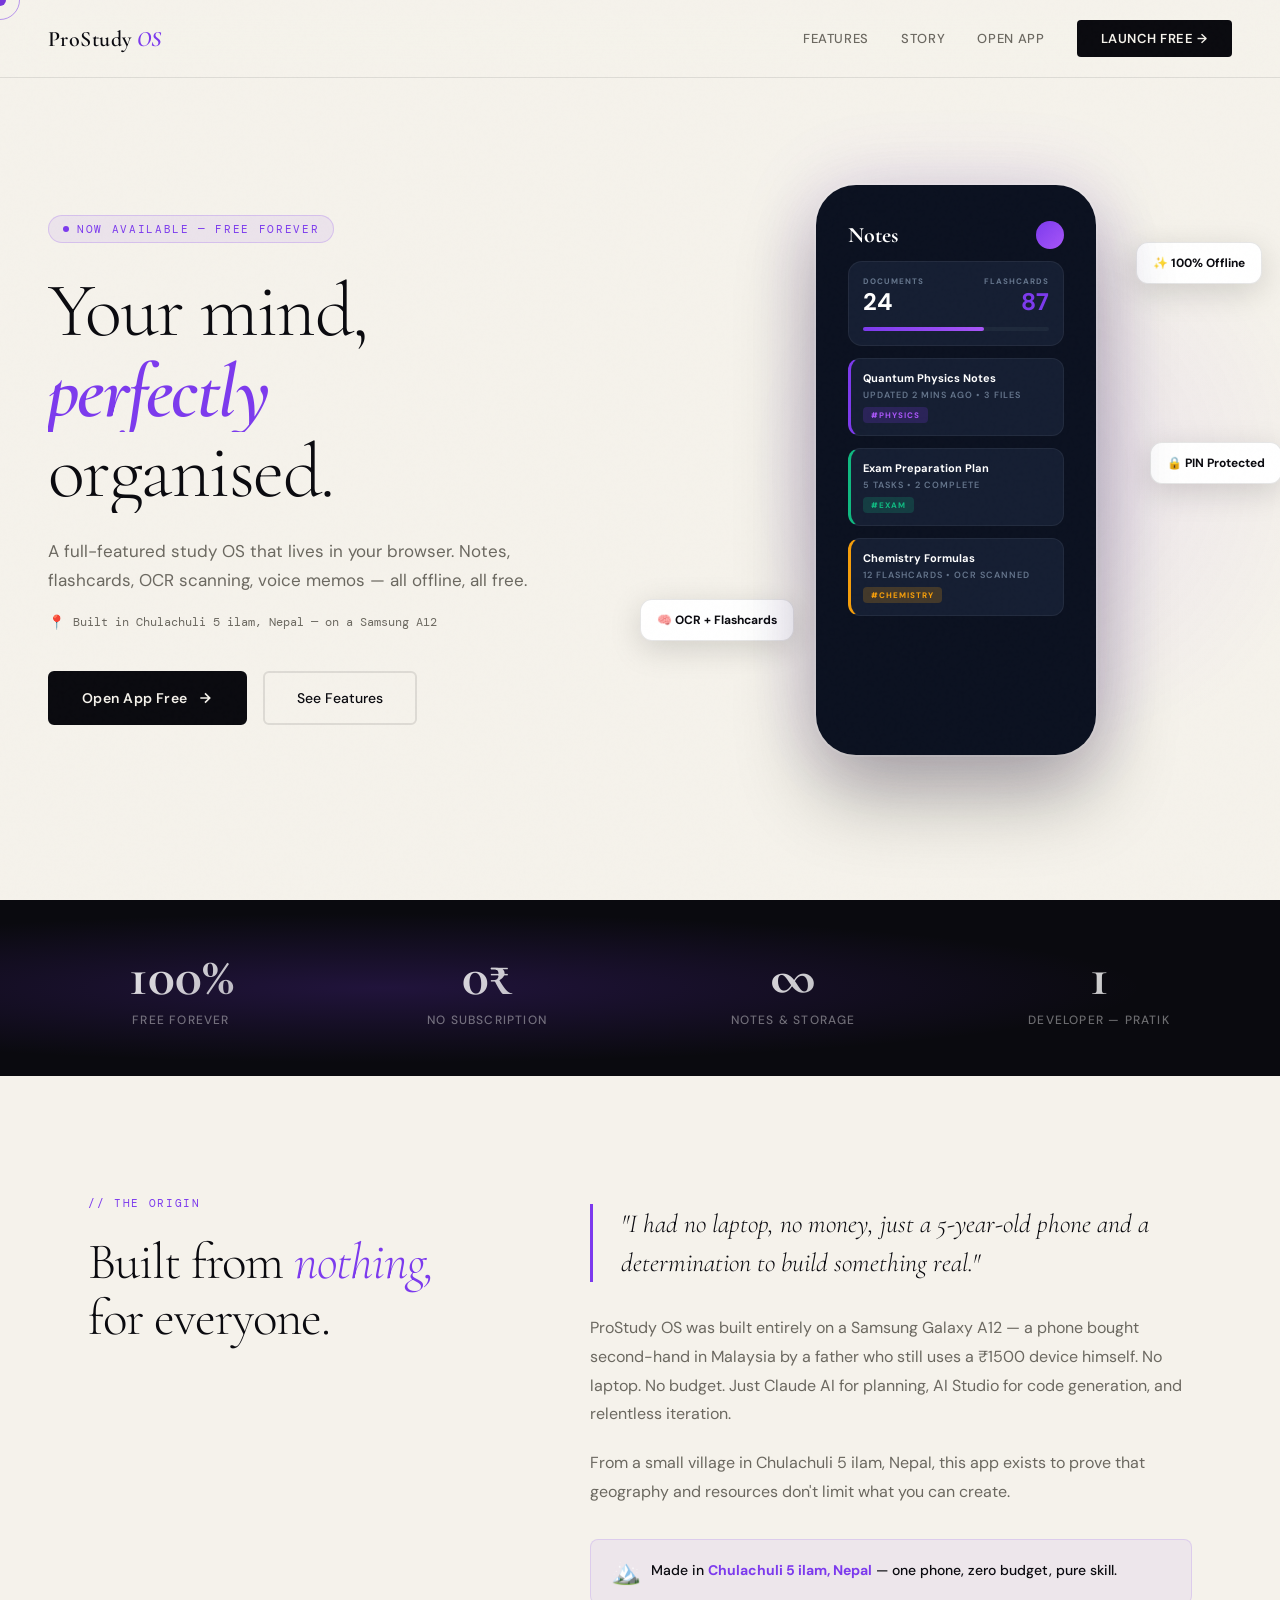
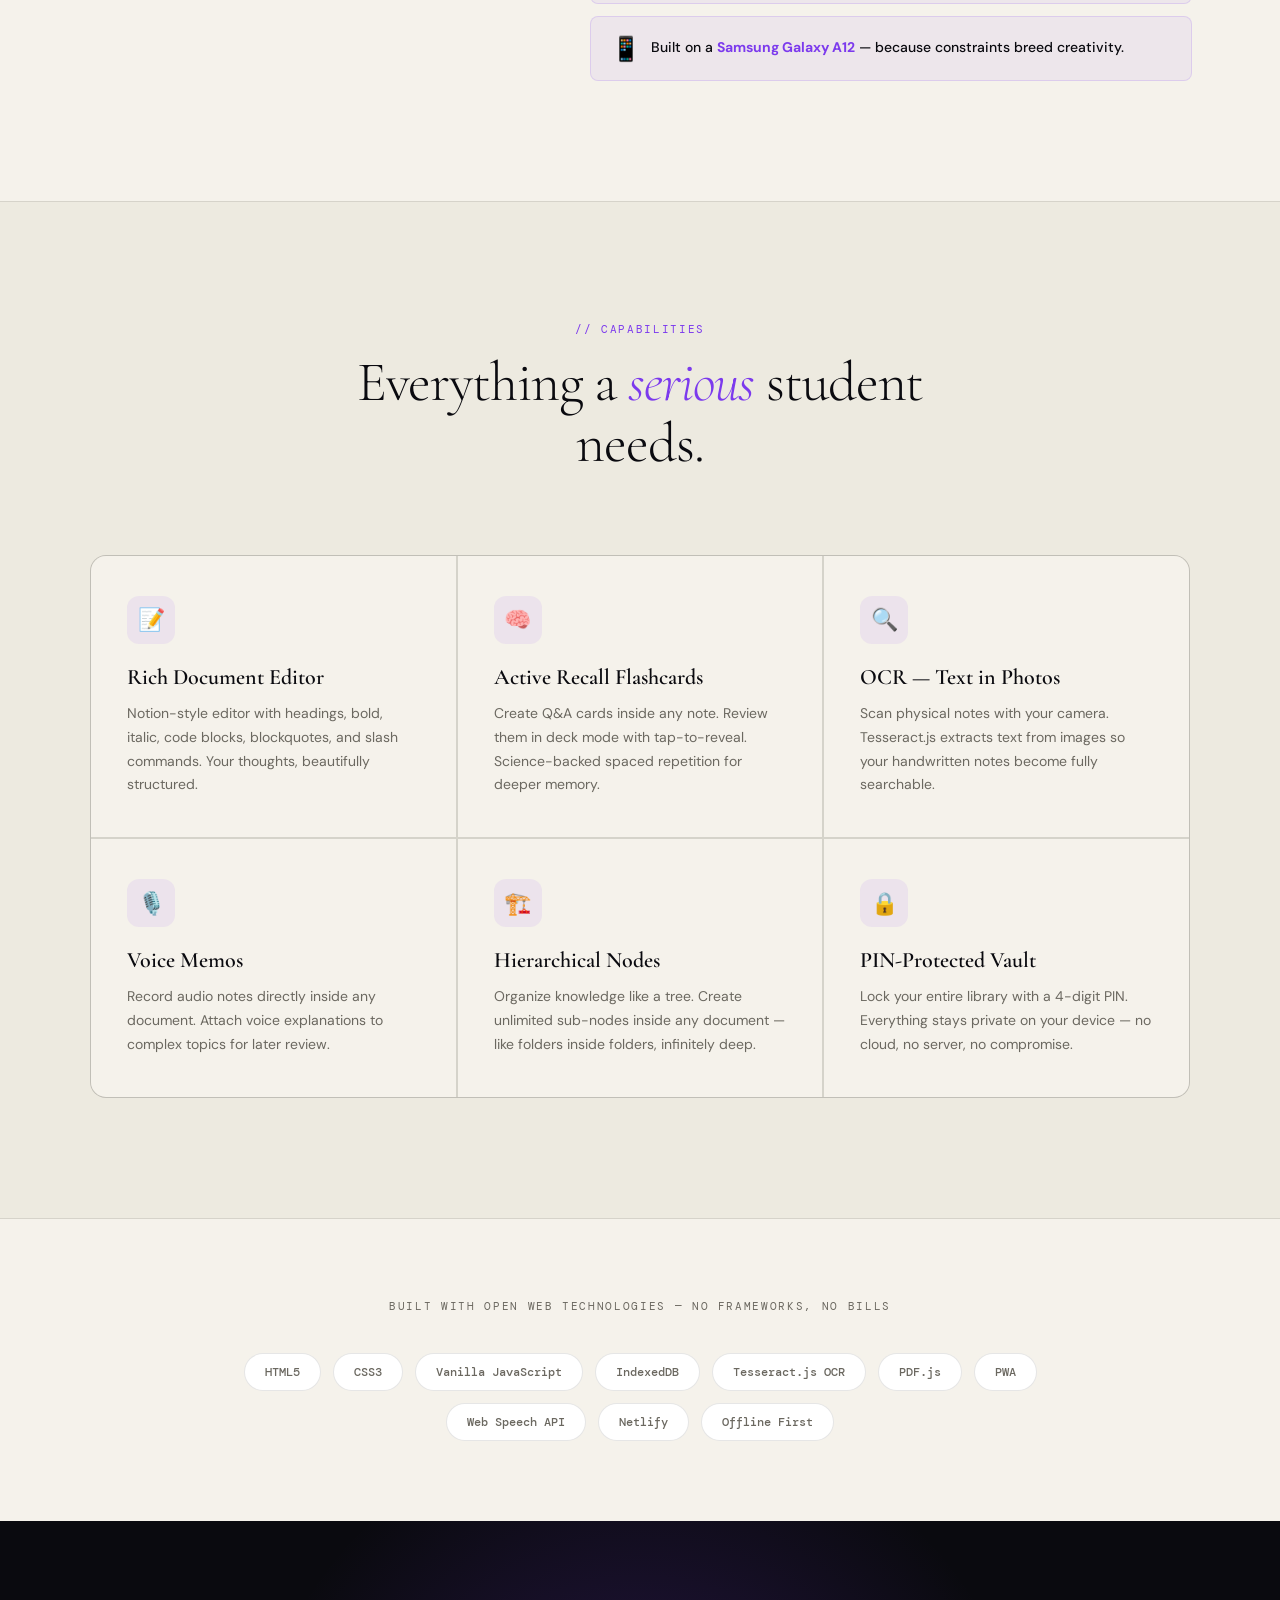
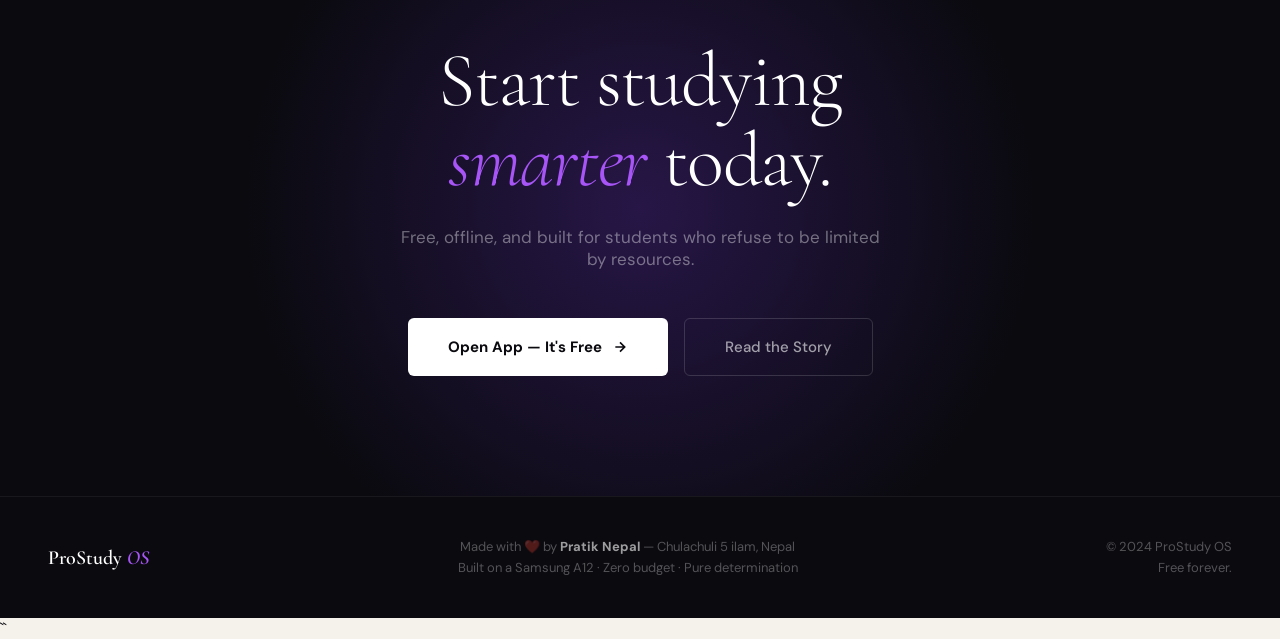
==== index.html @ bbd8c4f3 "Add files via upload" ====
<!DOCTYPE html>
<html lang="en">
<head>
<meta charset="UTF-8">
<meta name="viewport" content="width=device-width, initial-scale=1.0">
<title>ProStudy OS — Library of Thought</title>
<link href="https://fonts.googleapis.com/css2?family=Cormorant+Garamond:ital,wght@0,300;0,400;0,600;0,700;1,300;1,600&family=DM+Sans:wght@300;400;500;600&family=DM+Mono:wght@400;500&display=swap" rel="stylesheet">
<style>
  :root {
    --ink: #0a0a0f;
    --paper: #f5f2eb;
    --paper2: #edeae0;
    --accent: #7c3aed;
    --accent2: #a855f7;
    --gold: #c9a84c;
    --muted: #6b6860;
    --border: rgba(10,10,15,0.1);
  }

  *, *::before, *::after { box-sizing: border-box; margin: 0; padding: 0; }

  html { scroll-behavior: smooth; }

  body {
    background: var(--paper);
    color: var(--ink);
    font-family: 'DM Sans', sans-serif;
    overflow-x: hidden;
    cursor: none;
  }

  /* Custom cursor */
  .cursor {
    position: fixed;
    width: 12px; height: 12px;
    background: var(--accent);
    border-radius: 50%;
    pointer-events: none;
    z-index: 9999;
    transform: translate(-50%, -50%);
    transition: transform 0.1s, width 0.3s, height 0.3s, background 0.3s;
    mix-blend-mode: multiply;
  }
  .cursor-ring {
    position: fixed;
    width: 40px; height: 40px;
    border: 1px solid var(--accent);
    border-radius: 50%;
    pointer-events: none;
    z-index: 9998;
    transform: translate(-50%, -50%);
    transition: transform 0.15s ease-out, width 0.3s, height 0.3s, opacity 0.3s;
    opacity: 0.5;
  }
  body:hover .cursor { opacity: 1; }

  /* Noise texture overlay */
  body::before {
    content: '';
    position: fixed;
    inset: 0;
    background-image: url("data:image/svg+xml,%3Csvg viewBox='0 0 256 256' xmlns='http://www.w3.org/2000/svg'%3E%3Cfilter id='noise'%3E%3CfeTurbulence type='fractalNoise' baseFrequency='0.9' numOctaves='4' stitchTiles='stitch'/%3E%3C/filter%3E%3Crect width='100%25' height='100%25' filter='url(%23noise)' opacity='0.04'/%3E%3C/svg%3E");
    pointer-events: none;
    z-index: 1000;
    opacity: 0.4;
  }

  /* NAV */
  nav {
    position: fixed; top: 0; left: 0; right: 0;
    z-index: 500;
    display: flex; align-items: center; justify-content: space-between;
    padding: 20px 48px;
    background: rgba(245,242,235,0.85);
    backdrop-filter: blur(20px);
    border-bottom: 1px solid var(--border);
  }
  .nav-logo {
    font-family: 'Cormorant Garamond', serif;
    font-size: 22px;
    font-weight: 600;
    letter-spacing: 0.02em;
    color: var(--ink);
    text-decoration: none;
  }
  .nav-logo span { color: var(--accent); font-style: italic; }
  .nav-links { display: flex; align-items: center; gap: 32px; }
  .nav-links a {
    font-size: 13px;
    font-weight: 500;
    color: var(--muted);
    text-decoration: none;
    letter-spacing: 0.05em;
    text-transform: uppercase;
    transition: color 0.2s;
  }
  .nav-links a:hover { color: var(--ink); }
  .nav-cta {
    background: var(--ink) !important;
    color: var(--paper) !important;
    padding: 10px 24px !important;
    border-radius: 4px !important;
    font-weight: 600 !important;
    transition: background 0.2s !important;
  }
  .nav-cta:hover { background: var(--accent) !important; color: white !important; }

  /* HERO */
  .hero {
    min-height: 100vh;
    display: grid;
    grid-template-columns: 1fr 1fr;
    align-items: center;
    padding: 120px 48px 80px;
    gap: 80px;
    position: relative;
    overflow: hidden;
  }

  .hero-bg-circle {
    position: absolute;
    width: 600px; height: 600px;
    border-radius: 50%;
    background: radial-gradient(circle, rgba(124,58,237,0.08) 0%, transparent 70%);
    right: -100px; top: 50%;
    transform: translateY(-50%);
    pointer-events: none;
  }

  .hero-eyebrow {
    display: inline-flex;
    align-items: center;
    gap: 8px;
    font-family: 'DM Mono', monospace;
    font-size: 11px;
    letter-spacing: 0.15em;
    text-transform: uppercase;
    color: var(--accent);
    background: rgba(124,58,237,0.08);
    border: 1px solid rgba(124,58,237,0.2);
    padding: 6px 14px;
    border-radius: 100px;
    margin-bottom: 28px;
  }
  .hero-eyebrow::before {
    content: '';
    width: 6px; height: 6px;
    background: var(--accent);
    border-radius: 50%;
    animation: blink 2s infinite;
  }
  @keyframes blink {
    0%, 100% { opacity: 1; }
    50% { opacity: 0.3; }
  }

  .hero-title {
    font-family: 'Cormorant Garamond', serif;
    font-size: clamp(52px, 6vw, 88px);
    font-weight: 300;
    line-height: 1.05;
    letter-spacing: -0.02em;
    margin-bottom: 24px;
  }
  .hero-title em {
    font-style: italic;
    color: var(--accent);
    font-weight: 600;
  }
  .hero-title .line { display: block; overflow: hidden; }
  .hero-title .line span {
    display: block;
    animation: slideUp 0.8s cubic-bezier(0.16,1,0.3,1) forwards;
    opacity: 0;
    transform: translateY(100%);
  }
  .hero-title .line:nth-child(1) span { animation-delay: 0.1s; }
  .hero-title .line:nth-child(2) span { animation-delay: 0.2s; }
  .hero-title .line:nth-child(3) span { animation-delay: 0.3s; }

  @keyframes slideUp {
    to { opacity: 1; transform: translateY(0); }
  }

  .hero-sub {
    font-size: 17px;
    line-height: 1.7;
    color: var(--muted);
    max-width: 480px;
    margin-bottom: 16px;
    animation: fadeIn 1s 0.5s forwards;
    opacity: 0;
  }

  .hero-origin {
    display: inline-flex;
    align-items: center;
    gap: 8px;
    font-family: 'DM Mono', monospace;
    font-size: 12px;
    color: var(--muted);
    margin-bottom: 40px;
    animation: fadeIn 1s 0.6s forwards;
    opacity: 0;
  }
  .hero-origin::before { content: '📍'; font-size: 14px; }

  @keyframes fadeIn {
    to { opacity: 1; }
  }

  .hero-actions {
    display: flex;
    gap: 16px;
    flex-wrap: wrap;
    animation: fadeIn 1s 0.7s forwards;
    opacity: 0;
  }

  .btn-primary {
    display: inline-flex;
    align-items: center;
    gap: 10px;
    background: var(--ink);
    color: var(--paper);
    padding: 16px 32px;
    border-radius: 6px;
    font-size: 14px;
    font-weight: 600;
    text-decoration: none;
    letter-spacing: 0.03em;
    transition: all 0.3s;
    border: 2px solid var(--ink);
  }
  .btn-primary:hover {
    background: var(--accent);
    border-color: var(--accent);
    transform: translateY(-2px);
    box-shadow: 0 12px 40px rgba(124,58,237,0.3);
  }
  .btn-primary svg { transition: transform 0.3s; }
  .btn-primary:hover svg { transform: translateX(4px); }

  .btn-secondary {
    display: inline-flex;
    align-items: center;
    gap: 10px;
    background: transparent;
    color: var(--ink);
    padding: 16px 32px;
    border-radius: 6px;
    font-size: 14px;
    font-weight: 500;
    text-decoration: none;
    border: 2px solid var(--border);
    transition: all 0.3s;
  }
  .btn-secondary:hover {
    border-color: var(--ink);
    transform: translateY(-2px);
  }

  /* Hero Visual */
  .hero-visual {
    position: relative;
    display: flex;
    align-items: center;
    justify-content: center;
    animation: fadeIn 1.2s 0.4s forwards;
    opacity: 0;
  }

  .phone-mockup {
    width: 280px;
    background: #0b1120;
    border-radius: 40px;
    padding: 16px;
    box-shadow:
      0 0 0 2px rgba(255,255,255,0.1),
      0 40px 80px rgba(0,0,0,0.3),
      0 0 80px rgba(124,58,237,0.15);
    position: relative;
    z-index: 2;
  }

  .phone-screen {
    background: #0b1120;
    border-radius: 28px;
    overflow: hidden;
    aspect-ratio: 9/19.5;
    display: flex;
    flex-direction: column;
    padding: 20px 16px 16px;
    gap: 12px;
  }

  .p-header {
    display: flex;
    justify-content: space-between;
    align-items: center;
  }
  .p-title { font-family: 'Cormorant Garamond', serif; font-size: 22px; font-weight: 700; color: white; }
  .p-avatar { width: 28px; height: 28px; border-radius: 50%; background: linear-gradient(135deg, #7c3aed, #a855f7); }

  .p-stat-card {
    background: #151e32;
    border-radius: 14px;
    padding: 14px;
    border: 1px solid rgba(255,255,255,0.06);
  }
  .p-stat-row { display: flex; justify-content: space-between; margin-bottom: 10px; }
  .p-stat-label { font-size: 8px; font-weight: 800; text-transform: uppercase; letter-spacing: 1px; color: #64748b; }
  .p-stat-num { font-size: 24px; font-weight: 700; color: white; }
  .p-stat-num.accent { color: #7c3aed; }
  .p-bar { height: 4px; background: #1e293b; border-radius: 10px; }
  .p-bar-fill { height: 100%; width: 65%; background: linear-gradient(90deg, #7c3aed, #a855f7); border-radius: 10px; }

  .p-note {
    background: #151e32;
    border-radius: 12px;
    padding: 12px;
    border: 1px solid rgba(255,255,255,0.06);
    border-left: 3px solid #7c3aed;
  }
  .p-note-title { font-size: 11px; font-weight: 700; color: white; margin-bottom: 4px; }
  .p-note-sub { font-size: 9px; color: #64748b; font-weight: 600; text-transform: uppercase; letter-spacing: 1px; }

  .p-tag { display: inline-block; background: rgba(124,58,237,0.2); color: #a855f7; font-size: 8px; font-weight: 800; padding: 3px 8px; border-radius: 4px; text-transform: uppercase; letter-spacing: 1px; margin-top: 6px; }

  .floating-badge {
    position: absolute;
    background: white;
    border-radius: 12px;
    padding: 12px 16px;
    box-shadow: 0 8px 32px rgba(0,0,0,0.15);
    font-size: 12px;
    font-weight: 700;
    white-space: nowrap;
    border: 1px solid var(--border);
  }
  .fb1 { top: 10%; right: -30px; animation: float1 4s ease-in-out infinite; }
  .fb2 { bottom: 20%; left: -40px; animation: float2 5s ease-in-out infinite; }
  .fb3 { top: 45%; right: -50px; animation: float1 6s ease-in-out infinite 1s; }

  @keyframes float1 {
    0%, 100% { transform: translateY(0px); }
    50% { transform: translateY(-10px); }
  }
  @keyframes float2 {
    0%, 100% { transform: translateY(0px); }
    50% { transform: translateY(8px); }
  }

  /* STATS STRIP */
  .stats-strip {
    background: var(--ink);
    color: var(--paper);
    padding: 48px;
    display: grid;
    grid-template-columns: repeat(4, 1fr);
    gap: 40px;
    position: relative;
    overflow: hidden;
  }
  .stats-strip::before {
    content: '';
    position: absolute;
    inset: 0;
    background: radial-gradient(ellipse at 30% 50%, rgba(124,58,237,0.2) 0%, transparent 60%);
    pointer-events: none;
  }
  .stat-item { text-align: center; position: relative; z-index: 1; }
  .stat-num {
    font-family: 'Cormorant Garamond', serif;
    font-size: 56px;
    font-weight: 700;
    line-height: 1;
    margin-bottom: 8px;
    background: linear-gradient(135deg, white, rgba(255,255,255,0.6));
    -webkit-background-clip: text;
    -webkit-text-fill-color: transparent;
  }
  .stat-label { font-size: 12px; font-weight: 500; color: rgba(255,255,255,0.4); text-transform: uppercase; letter-spacing: 0.1em; }

  /* STORY SECTION */
  .story {
    padding: 120px 48px;
    display: grid;
    grid-template-columns: 1fr 1.5fr;
    gap: 100px;
    align-items: start;
    max-width: 1200px;
    margin: 0 auto;
  }
  .story-label {
    font-family: 'DM Mono', monospace;
    font-size: 11px;
    letter-spacing: 0.15em;
    text-transform: uppercase;
    color: var(--accent);
    margin-bottom: 24px;
  }
  .story-title {
    font-family: 'Cormorant Garamond', serif;
    font-size: clamp(40px, 4vw, 64px);
    font-weight: 300;
    line-height: 1.1;
    letter-spacing: -0.02em;
  }
  .story-title em { font-style: italic; color: var(--accent); }

  .story-content { padding-top: 8px; }
  .story-quote {
    font-family: 'Cormorant Garamond', serif;
    font-size: 26px;
    font-style: italic;
    font-weight: 300;
    line-height: 1.5;
    color: var(--ink);
    border-left: 3px solid var(--accent);
    padding-left: 28px;
    margin-bottom: 32px;
  }
  .story-text {
    font-size: 16px;
    line-height: 1.8;
    color: var(--muted);
    margin-bottom: 20px;
  }
  .story-highlight {
    display: inline-flex;
    align-items: center;
    gap: 10px;
    background: rgba(124,58,237,0.06);
    border: 1px solid rgba(124,58,237,0.15);
    border-radius: 8px;
    padding: 16px 20px;
    margin-top: 12px;
    width: 100%;
  }
  .story-highlight-icon { font-size: 24px; }
  .story-highlight-text { font-size: 14px; font-weight: 500; color: var(--ink); line-height: 1.4; }
  .story-highlight-text strong { color: var(--accent); }

  /* FEATURES */
  .features {
    background: var(--paper2);
    padding: 120px 48px;
    border-top: 1px solid var(--border);
    border-bottom: 1px solid var(--border);
  }
  .features-header {
    text-align: center;
    max-width: 600px;
    margin: 0 auto 80px;
  }
  .features-header .label {
    font-family: 'DM Mono', monospace;
    font-size: 11px;
    letter-spacing: 0.15em;
    text-transform: uppercase;
    color: var(--accent);
    margin-bottom: 16px;
  }
  .features-header h2 {
    font-family: 'Cormorant Garamond', serif;
    font-size: 56px;
    font-weight: 300;
    line-height: 1.1;
    letter-spacing: -0.02em;
  }
  .features-header h2 em { font-style: italic; color: var(--accent); }

  .features-grid {
    display: grid;
    grid-template-columns: repeat(3, 1fr);
    gap: 2px;
    max-width: 1100px;
    margin: 0 auto;
    background: var(--border);
    border: 1px solid var(--border);
    border-radius: 16px;
    overflow: hidden;
  }
  .feature-cell {
    background: var(--paper);
    padding: 40px 36px;
    transition: background 0.3s;
  }
  .feature-cell:hover { background: white; }
  .feature-icon {
    width: 48px; height: 48px;
    background: rgba(124,58,237,0.08);
    border-radius: 12px;
    display: flex; align-items: center; justify-content: center;
    margin-bottom: 20px;
    font-size: 22px;
  }
  .feature-name {
    font-family: 'Cormorant Garamond', serif;
    font-size: 22px;
    font-weight: 600;
    margin-bottom: 12px;
  }
  .feature-desc { font-size: 14px; line-height: 1.7; color: var(--muted); }

  /* TECH BADGE */
  .tech-section {
    padding: 80px 48px;
    text-align: center;
    max-width: 900px;
    margin: 0 auto;
  }
  .tech-label {
    font-family: 'DM Mono', monospace;
    font-size: 11px;
    letter-spacing: 0.15em;
    text-transform: uppercase;
    color: var(--muted);
    margin-bottom: 40px;
  }
  .tech-pills {
    display: flex;
    flex-wrap: wrap;
    gap: 12px;
    justify-content: center;
  }
  .tech-pill {
    font-family: 'DM Mono', monospace;
    font-size: 12px;
    font-weight: 500;
    padding: 10px 20px;
    border-radius: 100px;
    border: 1px solid var(--border);
    color: var(--muted);
    background: white;
    transition: all 0.2s;
  }
  .tech-pill:hover {
    border-color: var(--accent);
    color: var(--accent);
    background: rgba(124,58,237,0.04);
  }

  /* CTA */
  .cta-section {
    background: var(--ink);
    padding: 120px 48px;
    text-align: center;
    position: relative;
    overflow: hidden;
  }
  .cta-section::before {
    content: '';
    position: absolute;
    width: 800px; height: 800px;
    background: radial-gradient(circle, rgba(124,58,237,0.25) 0%, transparent 70%);
    top: 50%; left: 50%;
    transform: translate(-50%, -50%);
    pointer-events: none;
  }
  .cta-title {
    font-family: 'Cormorant Garamond', serif;
    font-size: clamp(48px, 6vw, 96px);
    font-weight: 300;
    color: white;
    line-height: 1.05;
    letter-spacing: -0.02em;
    margin-bottom: 24px;
    position: relative; z-index: 1;
  }
  .cta-title em { font-style: italic; color: var(--accent2); }
  .cta-sub {
    font-size: 17px;
    color: rgba(255,255,255,0.4);
    margin-bottom: 48px;
    position: relative; z-index: 1;
    max-width: 500px;
    margin-left: auto;
    margin-right: auto;
  }
  .cta-buttons {
    display: flex;
    gap: 16px;
    justify-content: center;
    flex-wrap: wrap;
    position: relative; z-index: 1;
  }
  .btn-white {
    display: inline-flex;
    align-items: center;
    gap: 10px;
    background: white;
    color: var(--ink);
    padding: 18px 40px;
    border-radius: 6px;
    font-size: 15px;
    font-weight: 700;
    text-decoration: none;
    transition: all 0.3s;
  }
  .btn-white:hover {
    background: var(--accent);
    color: white;
    transform: translateY(-3px);
    box-shadow: 0 20px 60px rgba(124,58,237,0.4);
  }
  .btn-ghost {
    display: inline-flex;
    align-items: center;
    gap: 10px;
    background: transparent;
    color: rgba(255,255,255,0.6);
    padding: 18px 40px;
    border-radius: 6px;
    font-size: 15px;
    font-weight: 500;
    text-decoration: none;
    border: 1px solid rgba(255,255,255,0.15);
    transition: all 0.3s;
  }
  .btn-ghost:hover { border-color: white; color: white; }

  /* FOOTER */
  footer {
    background: var(--ink);
    border-top: 1px solid rgba(255,255,255,0.06);
    padding: 40px 48px;
    display: flex;
    justify-content: space-between;
    align-items: center;
    flex-wrap: gap;
    gap: 16px;
  }
  .footer-logo {
    font-family: 'Cormorant Garamond', serif;
    font-size: 20px;
    font-weight: 600;
    color: white;
  }
  .footer-logo span { color: var(--accent2); font-style: italic; }
  .footer-text { font-size: 13px; color: rgba(255,255,255,0.3); line-height: 1.6; }
  .footer-text strong { color: rgba(255,255,255,0.6); }

  /* MOBILE */
  @media (max-width: 768px) {
    nav { padding: 16px 24px; }
    .nav-links { display: none; }
    .hero { grid-template-columns: 1fr; padding: 100px 24px 60px; gap: 48px; text-align: center; }
    .hero-sub { margin-left: auto; margin-right: auto; }
    .hero-origin { justify-content: center; }
    .hero-actions { justify-content: center; }
    .hero-visual { order: -1; }
    .phone-mockup { width: 220px; }
    .fb1, .fb2, .fb3 { display: none; }
    .stats-strip { grid-template-columns: repeat(2,1fr); padding: 48px 24px; }
    .story { grid-template-columns: 1fr; gap: 40px; padding: 80px 24px; }
    .features { padding: 80px 24px; }
    .features-grid { grid-template-columns: 1fr; }
    .cta-section { padding: 80px 24px; }
    footer { flex-direction: column; text-align: center; padding: 32px 24px; }
    .tech-section { padding: 60px 24px; }
    body { cursor: auto; }
    .cursor, .cursor-ring { display: none; }
  }

  /* Scroll reveal */
  .reveal {
    opacity: 0;
    transform: translateY(30px);
    transition: opacity 0.8s cubic-bezier(0.16,1,0.3,1), transform 0.8s cubic-bezier(0.16,1,0.3,1);
  }
  .reveal.visible { opacity: 1; transform: none; }
</style>
</head>
<body>

<!-- Custom Cursor -->
<div class="cursor" id="cursor"></div>
<div class="cursor-ring" id="cursorRing"></div>

<!-- NAV -->
<nav>
  <a href="#" class="nav-logo">ProStudy <span>OS</span></a>
  <div class="nav-links">
    <a href="#features">Features</a>
    <a href="#story">Story</a>
    <a href="https://drive.google.com/uc?export=download&id=1dlOCqXaR7RE-LLs8U_ucurbrAFBmKA43" target="_blank">Open App</a>
    <a href="https://drive.google.com/uc?export=download&id=1dlOCqXaR7RE-LLs8U_ucurbrAFBmKA43" target="_blank" class="nav-cta">Launch Free →</a>
  </div>
</nav>

<!-- HERO -->
<section class="hero">
  <div class="hero-left">
    <div class="hero-eyebrow">Now Available — Free Forever</div>
    <h1 class="hero-title">
      <span class="line"><span>Your mind,</span></span>
      <span class="line"><span><em>perfectly</em></span></span>
      <span class="line"><span>organised.</span></span>
    </h1>
    <p class="hero-sub">
      A full-featured study OS that lives in your browser. Notes, flashcards, OCR scanning, voice memos — all offline, all free.
    </p>
    <p class="hero-origin">Built in Chulachuli 5 ilam, Nepal — on a Samsung A12</p>
    <div class="hero-actions">
      <a href="https://drive.google.com/uc?export=download&id=1dlOCqXaR7RE-LLs8U_ucurbrAFBmKA43" target="_blank" class="btn-primary">
        Open App Free
        <svg width="16" height="16" viewBox="0 0 24 24" fill="none" stroke="currentColor" stroke-width="2.5"><path d="M5 12h14M12 5l7 7-7 7"/></svg>
      </a>
      <a href="#features" class="btn-secondary">
        See Features
      </a>
    </div>
  </div>

  <div class="hero-visual">
    <div class="hero-bg-circle"></div>

    <!-- Floating badges -->
    <div class="floating-badge fb1">
      ✨ 100% Offline
    </div>
    <div class="floating-badge fb2">
      🧠 OCR + Flashcards
    </div>
    <div class="floating-badge fb3">
      🔒 PIN Protected
    </div>

    <!-- Phone mockup -->
    <div class="phone-mockup">
      <div class="phone-screen">
        <div class="p-header">
          <div class="p-title">Notes</div>
          <div class="p-avatar"></div>
        </div>
        <div class="p-stat-card">
          <div class="p-stat-row">
            <div>
              <div class="p-stat-label">Documents</div>
              <div class="p-stat-num">24</div>
            </div>
            <div style="text-align:right">
              <div class="p-stat-label">Flashcards</div>
              <div class="p-stat-num accent">87</div>
            </div>
          </div>
          <div class="p-bar"><div class="p-bar-fill"></div></div>
        </div>
        <div class="p-note">
          <div class="p-note-title">Quantum Physics Notes</div>
          <div class="p-note-sub">Updated 2 mins ago • 3 files</div>
          <div class="p-tag">#physics</div>
        </div>
        <div class="p-note" style="border-left-color: #10b981;">
          <div class="p-note-title">Exam Preparation Plan</div>
          <div class="p-note-sub">5 tasks • 2 complete</div>
          <div class="p-tag" style="background:rgba(16,185,129,0.2); color:#10b981;">#exam</div>
        </div>
        <div class="p-note" style="border-left-color: #f59e0b;">
          <div class="p-note-title">Chemistry Formulas</div>
          <div class="p-note-sub">12 flashcards • OCR scanned</div>
          <div class="p-tag" style="background:rgba(245,158,11,0.2); color:#f59e0b;">#chemistry</div>
        </div>
      </div>
    </div>
  </div>
</section>

<!-- STATS -->
<section class="stats-strip">
  <div class="stat-item reveal">
    <div class="stat-num">100%</div>
    <div class="stat-label">Free Forever</div>
  </div>
  <div class="stat-item reveal">
    <div class="stat-num">0₹</div>
    <div class="stat-label">No Subscription</div>
  </div>
  <div class="stat-item reveal">
    <div class="stat-num">∞</div>
    <div class="stat-label">Notes & Storage</div>
  </div>
  <div class="stat-item reveal">
    <div class="stat-num">1</div>
    <div class="stat-label">Developer — Pratik</div>
  </div>
</section>

<!-- STORY -->
<section class="story" id="story">
  <div class="story-left reveal">
    <div class="story-label">// The Origin</div>
    <h2 class="story-title">Built from <em>nothing,</em> for everyone.</h2>
  </div>
  <div class="story-content reveal">
    <blockquote class="story-quote">
      "I had no laptop, no money, just a 5-year-old phone and a determination to build something real."
    </blockquote>
    <p class="story-text">
      ProStudy OS was built entirely on a Samsung Galaxy A12 — a phone bought second-hand in Malaysia by a father who still uses a ₹1500 device himself. No laptop. No budget. Just Claude AI for planning, AI Studio for code generation, and relentless iteration.
    </p>
    <p class="story-text">
      From a small village in Chulachuli 5 ilam, Nepal, this app exists to prove that geography and resources don't limit what you can create.
    </p>
    <div class="story-highlight">
      <span class="story-highlight-icon">🏔️</span>
      <div class="story-highlight-text">
        Made in <strong>Chulachuli 5 ilam, Nepal</strong> — one phone, zero budget, pure skill.
      </div>
    </div>
    <div class="story-highlight" style="margin-top: 12px;">
      <span class="story-highlight-icon">📱</span>
      <div class="story-highlight-text">
        Built on a <strong>Samsung Galaxy A12</strong> — because constraints breed creativity.
      </div>
    </div>
  </div>
</section>

<!-- FEATURES -->
<section class="features" id="features">
  <div class="features-header reveal">
    <div class="label">// Capabilities</div>
    <h2>Everything a <em>serious</em> student needs.</h2>
  </div>
  <div class="features-grid">
    <div class="feature-cell reveal">
      <div class="feature-icon">📝</div>
      <div class="feature-name">Rich Document Editor</div>
      <p class="feature-desc">Notion-style editor with headings, bold, italic, code blocks, blockquotes, and slash commands. Your thoughts, beautifully structured.</p>
    </div>
    <div class="feature-cell reveal">
      <div class="feature-icon">🧠</div>
      <div class="feature-name">Active Recall Flashcards</div>
      <p class="feature-desc">Create Q&A cards inside any note. Review them in deck mode with tap-to-reveal. Science-backed spaced repetition for deeper memory.</p>
    </div>
    <div class="feature-cell reveal">
      <div class="feature-icon">🔍</div>
      <div class="feature-name">OCR — Text in Photos</div>
      <p class="feature-desc">Scan physical notes with your camera. Tesseract.js extracts text from images so your handwritten notes become fully searchable.</p>
    </div>
    <div class="feature-cell reveal">
      <div class="feature-icon">🎙️</div>
      <div class="feature-name">Voice Memos</div>
      <p class="feature-desc">Record audio notes directly inside any document. Attach voice explanations to complex topics for later review.</p>
    </div>
    <div class="feature-cell reveal">
      <div class="feature-icon">🏗️</div>
      <div class="feature-name">Hierarchical Nodes</div>
      <p class="feature-desc">Organize knowledge like a tree. Create unlimited sub-nodes inside any document — like folders inside folders, infinitely deep.</p>
    </div>
    <div class="feature-cell reveal">
      <div class="feature-icon">🔒</div>
      <div class="feature-name">PIN-Protected Vault</div>
      <p class="feature-desc">Lock your entire library with a 4-digit PIN. Everything stays private on your device — no cloud, no server, no compromise.</p>
    </div>
  </div>
</section>

<!-- TECH STACK -->
<section class="tech-section reveal">
  <div class="tech-label">Built with open web technologies — no frameworks, no bills</div>
  <div class="tech-pills">
    <span class="tech-pill">HTML5</span>
    <span class="tech-pill">CSS3</span>
    <span class="tech-pill">Vanilla JavaScript</span>
    <span class="tech-pill">IndexedDB</span>
    <span class="tech-pill">Tesseract.js OCR</span>
    <span class="tech-pill">PDF.js</span>
    <span class="tech-pill">PWA</span>
    <span class="tech-pill">Web Speech API</span>
    <span class="tech-pill">Netlify</span>
    <span class="tech-pill">Offline First</span>
  </div>
</section>

<!-- CTA -->
<section class="cta-section">
  <h2 class="cta-title">Start studying<br><em>smarter</em> today.</h2>
  <p class="cta-sub">Free, offline, and built for students who refuse to be limited by resources.</p>
  <div class="cta-buttons">
    <a href="https://drive.google.com/uc?export=download&id=1dlOCqXaR7RE-LLs8U_ucurbrAFBmKA43" target="_blank" class="btn-white">
      Open App — It's Free
      <svg width="16" height="16" viewBox="0 0 24 24" fill="none" stroke="currentColor" stroke-width="2.5"><path d="M5 12h14M12 5l7 7-7 7"/></svg>
    </a>
    <a href="#story" class="btn-ghost">Read the Story</a>
  </div>
</section>

<!-- FOOTER -->
<footer>
  <div class="footer-logo">ProStudy <span>OS</span></div>
  <div class="footer-text" style="text-align:center;">
    Made with ❤️ by <strong>Pratik Nepal</strong> — Chulachuli 5 ilam, Nepal<br>
    Built on a Samsung A12 · Zero budget · Pure determination
  </div>
  <div class="footer-text" style="text-align:right;">
    © 2024 ProStudy OS<br>Free forever.
  </div>
</footer>

<script>
  // Custom cursor
  const cursor = document.getElementById('cursor');
  const ring = document.getElementById('cursorRing');
  let mx = 0, my = 0, rx = 0, ry = 0;
  document.addEventListener('mousemove', e => { mx = e.clientX; my = e.clientY; cursor.style.left = mx + 'px'; cursor.style.top = my + 'px'; });
  function animRing() {
    rx += (mx - rx) * 0.12;
    ry += (my - ry) * 0.12;
    ring.style.left = rx + 'px';
    ring.style.top = ry + 'px';
    requestAnimationFrame(animRing);
  }
  animRing();
  document.querySelectorAll('a, button').forEach(el => {
    el.addEventListener('mouseenter', () => { cursor.style.width = '24px'; cursor.style.height = '24px'; ring.style.opacity = '0'; });
    el.addEventListener('mouseleave', () => { cursor.style.width = '12px'; cursor.style.height = '12px'; ring.style.opacity = '0.5'; });
  });

  // Scroll reveal
  const reveals = document.querySelectorAll('.reveal');
  const observer = new IntersectionObserver(entries => {
    entries.forEach((entry, i) => {
      if (entry.isIntersecting) {
        setTimeout(() => entry.target.classList.add('visible'), i * 80);
        observer.unobserve(entry.target);
      }
    });
  }, { threshold: 0.1 });
  reveals.forEach(el => observer.observe(el));
</script>
</body>
</html>
``
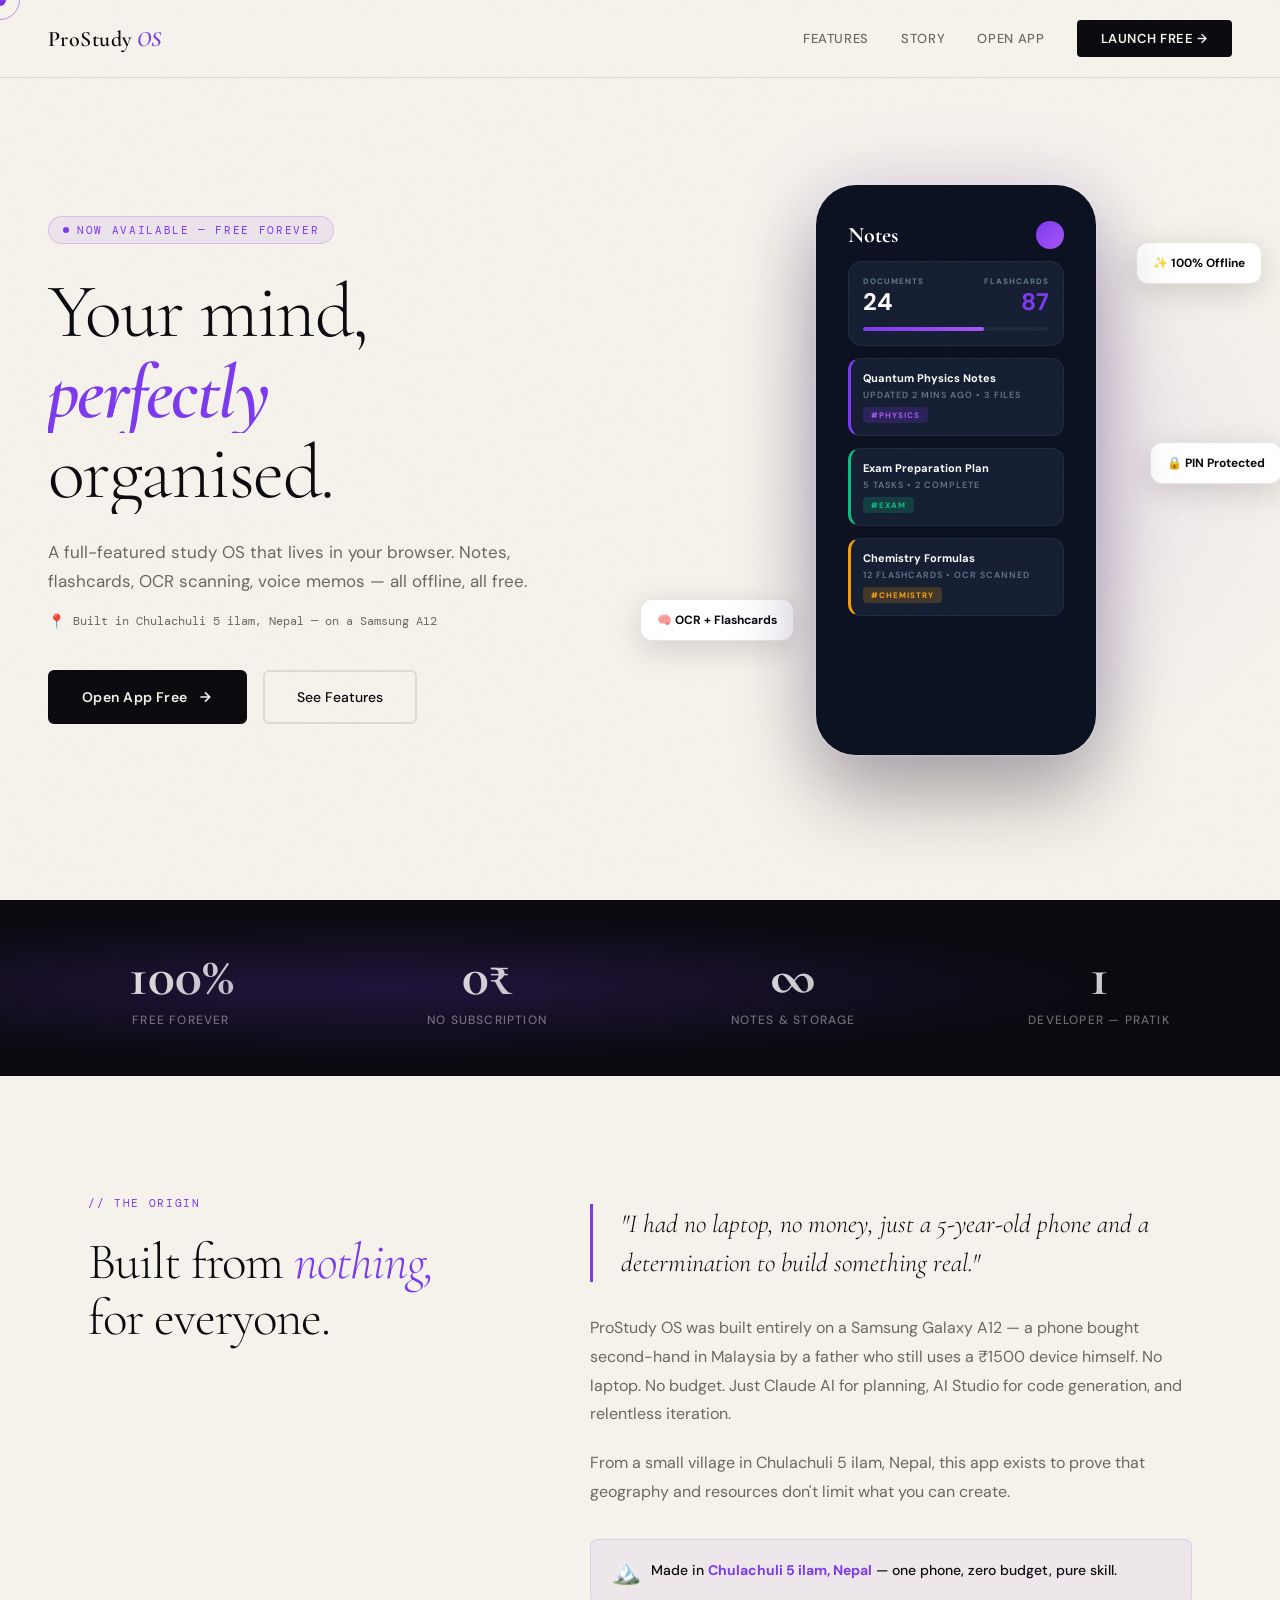
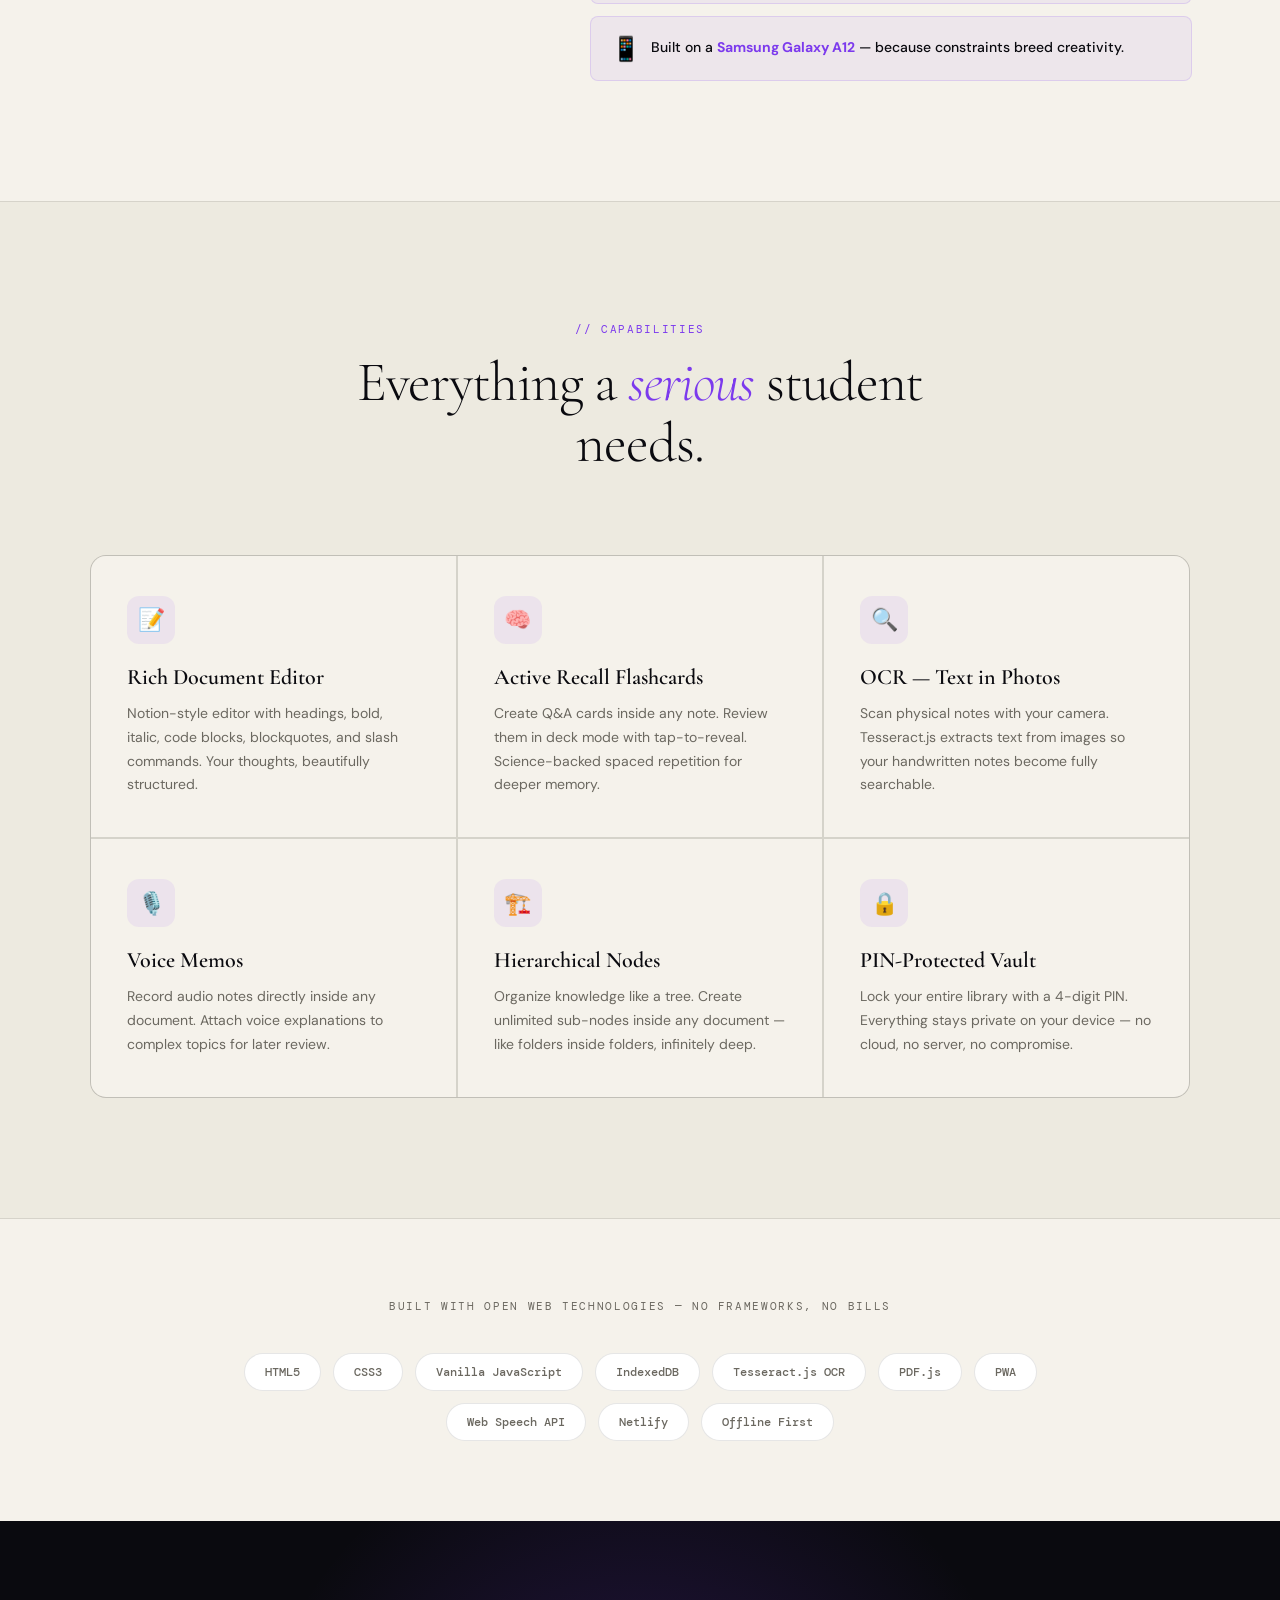
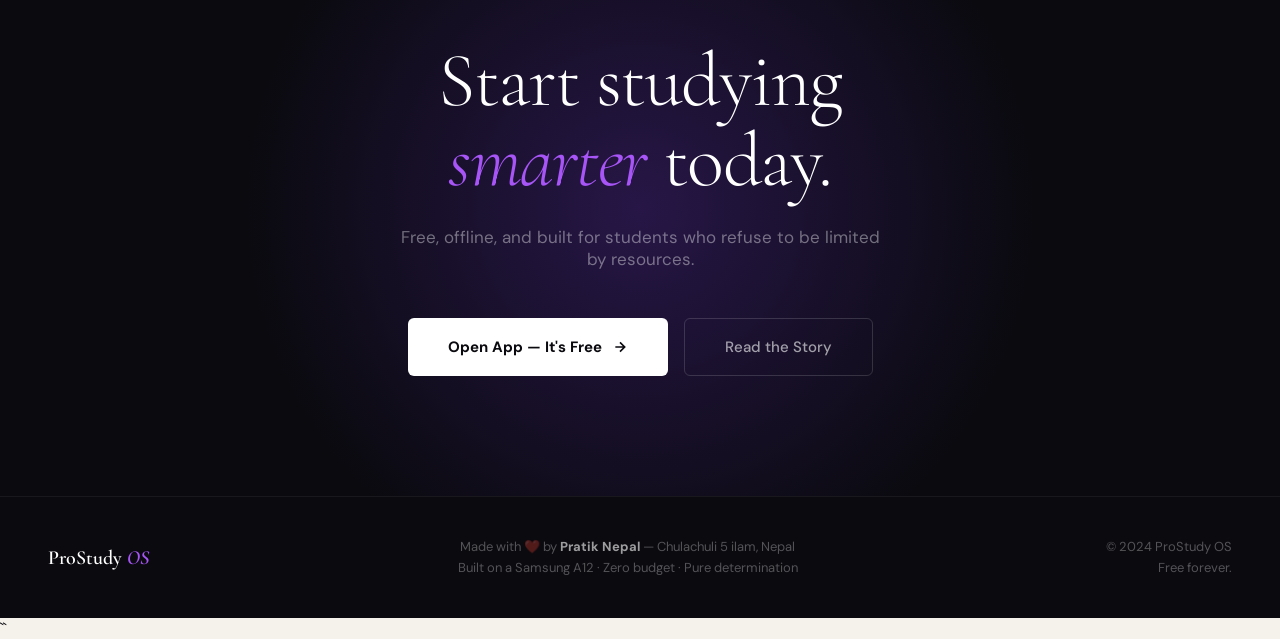
==== commit 60930054: "Add files via upload" ====
--- a/index.html
+++ b/index.html
@@ -1,4 +1,4 @@
-<!DOCTYPE html>
+<meta name="google-site-verification" content="bYMNA_z-xAUZLuowbV2BUVUvUr4Sc5S-pcBzFxPN8xM" /><!DOCTYPE html>
 <html lang="en">
 <head>
 <meta charset="UTF-8">
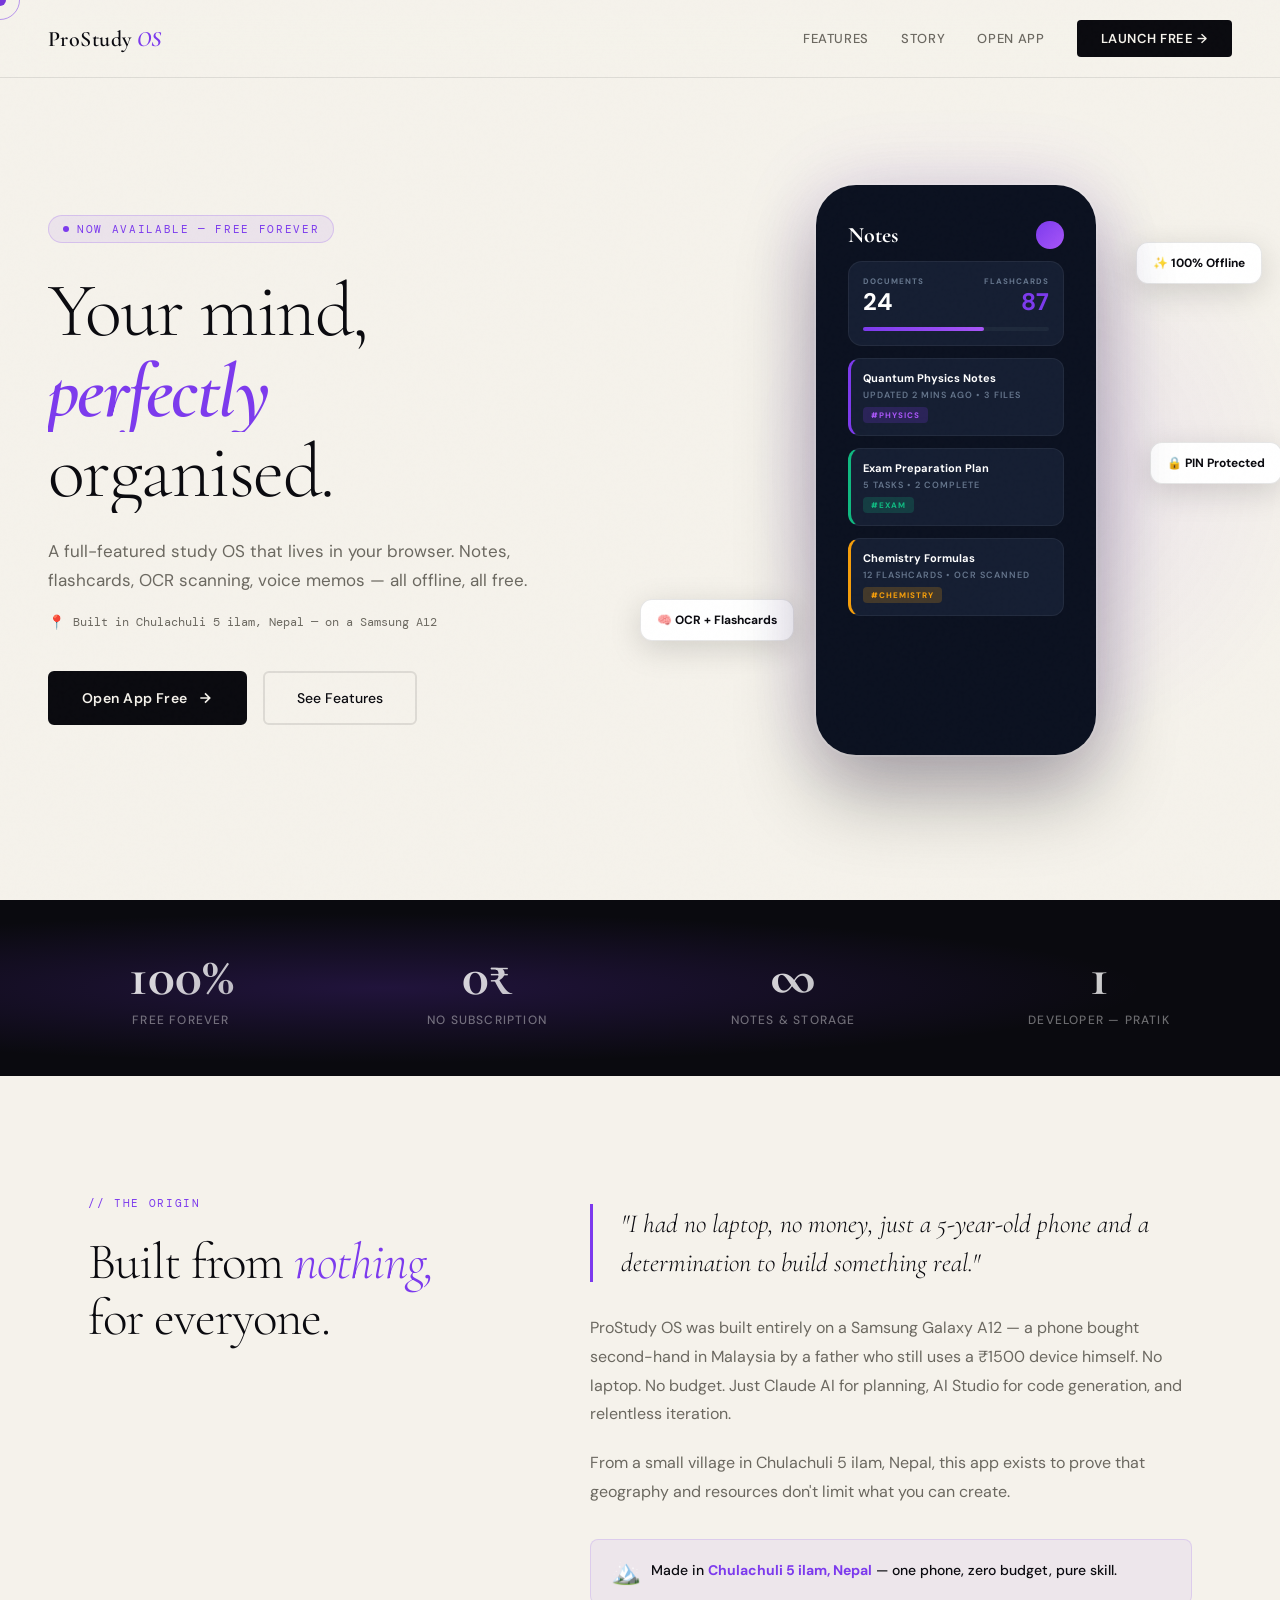
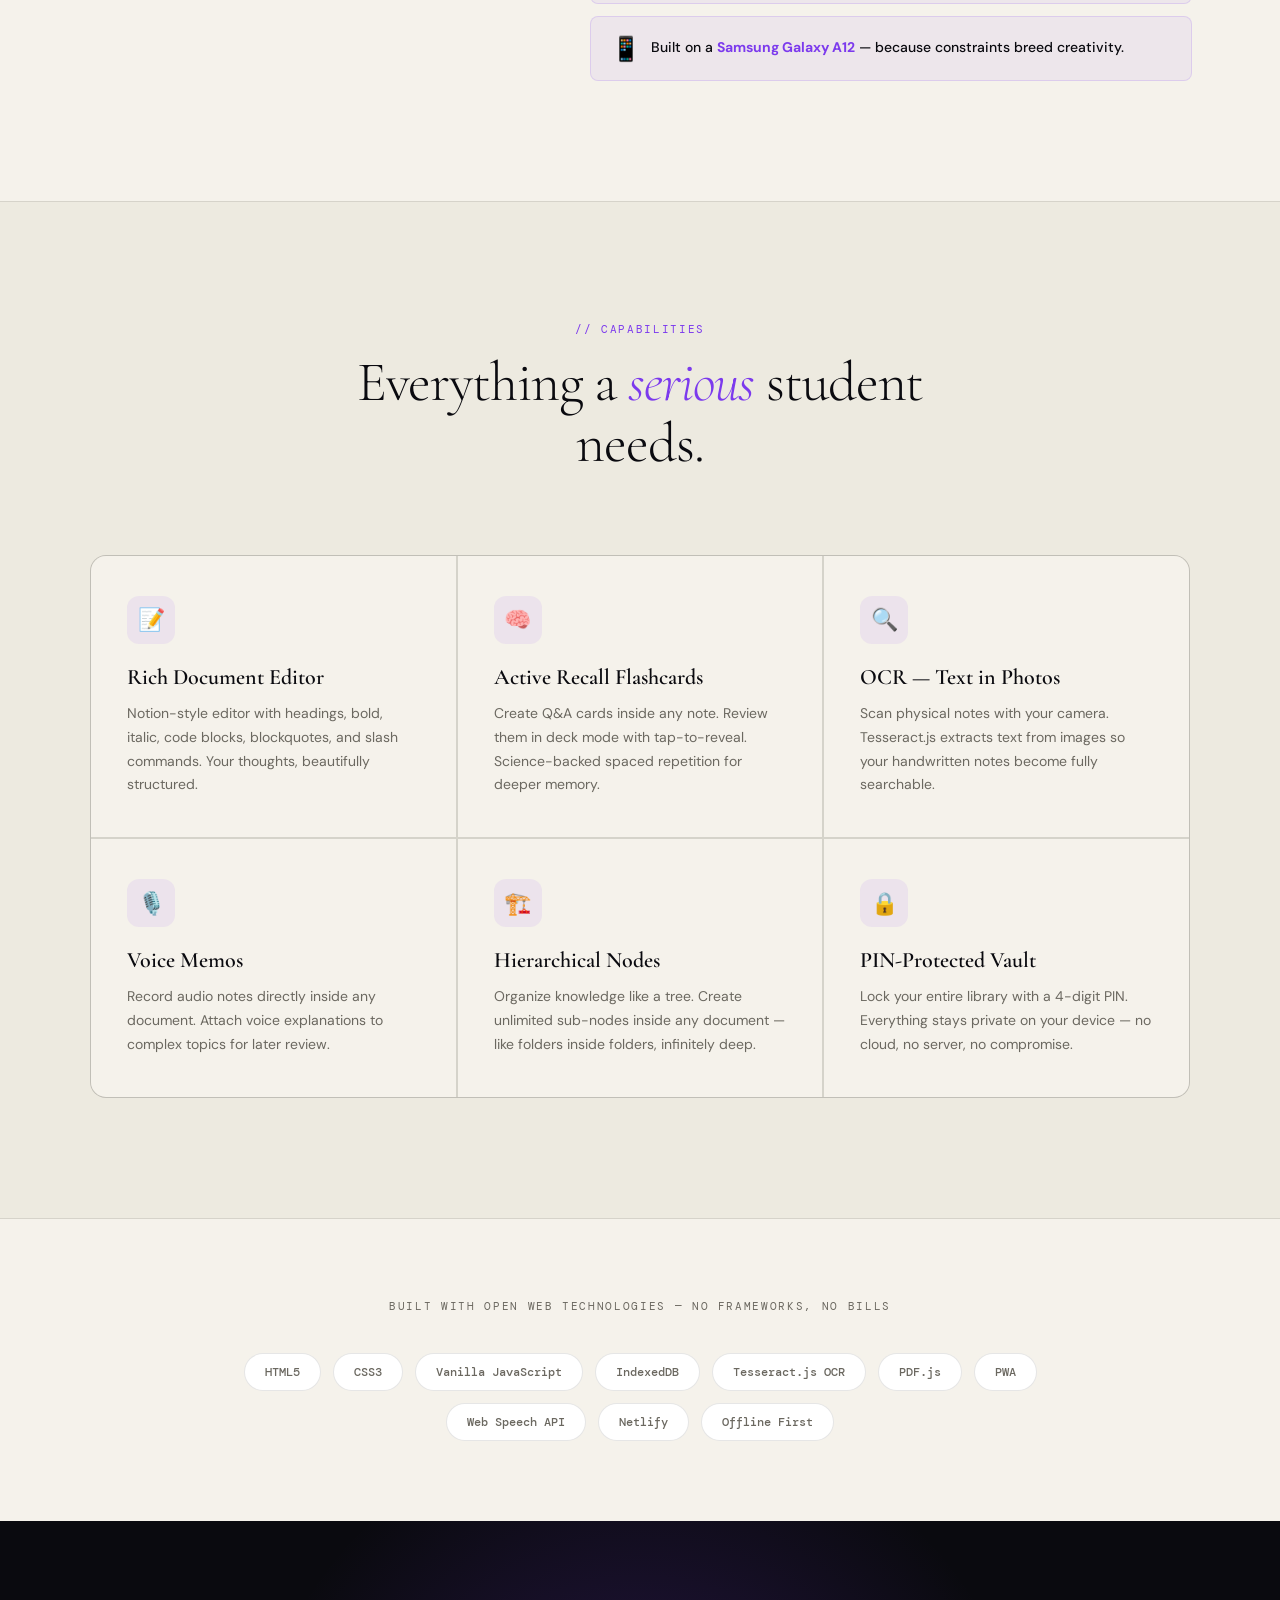
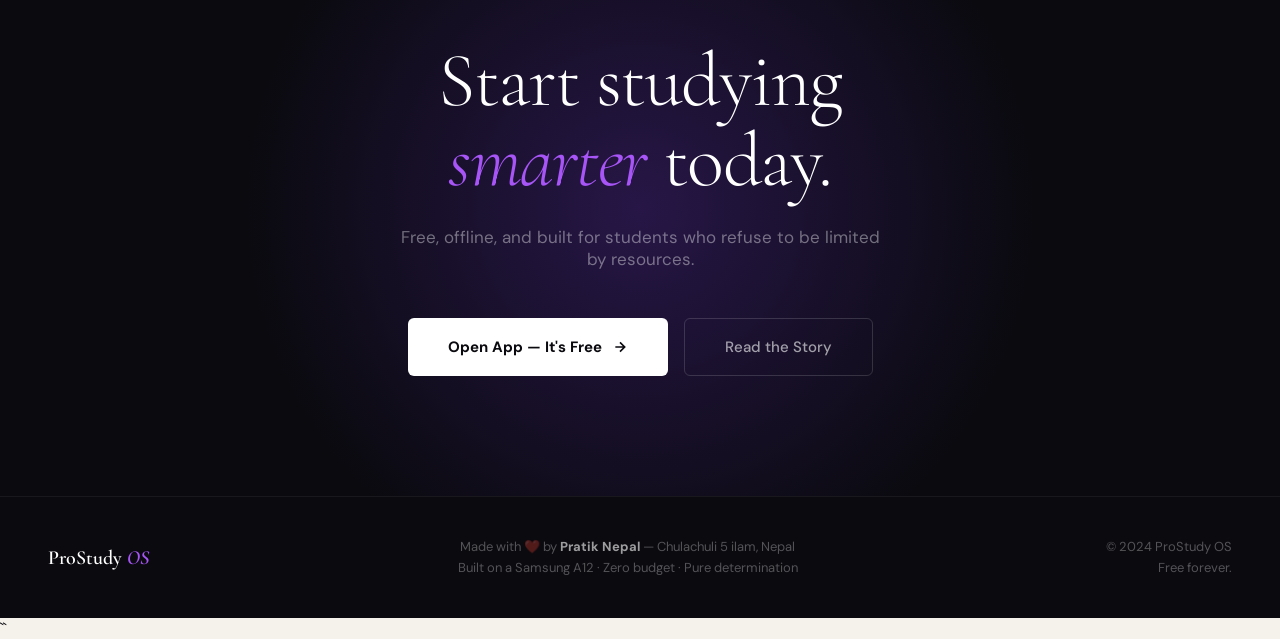
==== commit 36a203c6: "Add files via upload" ====
--- a/index.html
+++ b/index.html
@@ -1,6 +1,7 @@
-<meta name="google-site-verification" content="bYMNA_z-xAUZLuowbV2BUVUvUr4Sc5S-pcBzFxPN8xM" /><!DOCTYPE html>
+<!DOCTYPE html>
 <html lang="en">
 <head>
+<meta name="google-site-verification" content="bYMNA_z-xAUZLuowbV2BUVUvUr4Sc5S-pcBzFxPN8xM" />
 <meta charset="UTF-8">
 <meta name="viewport" content="width=device-width, initial-scale=1.0">
 <title>ProStudy OS — Library of Thought</title>
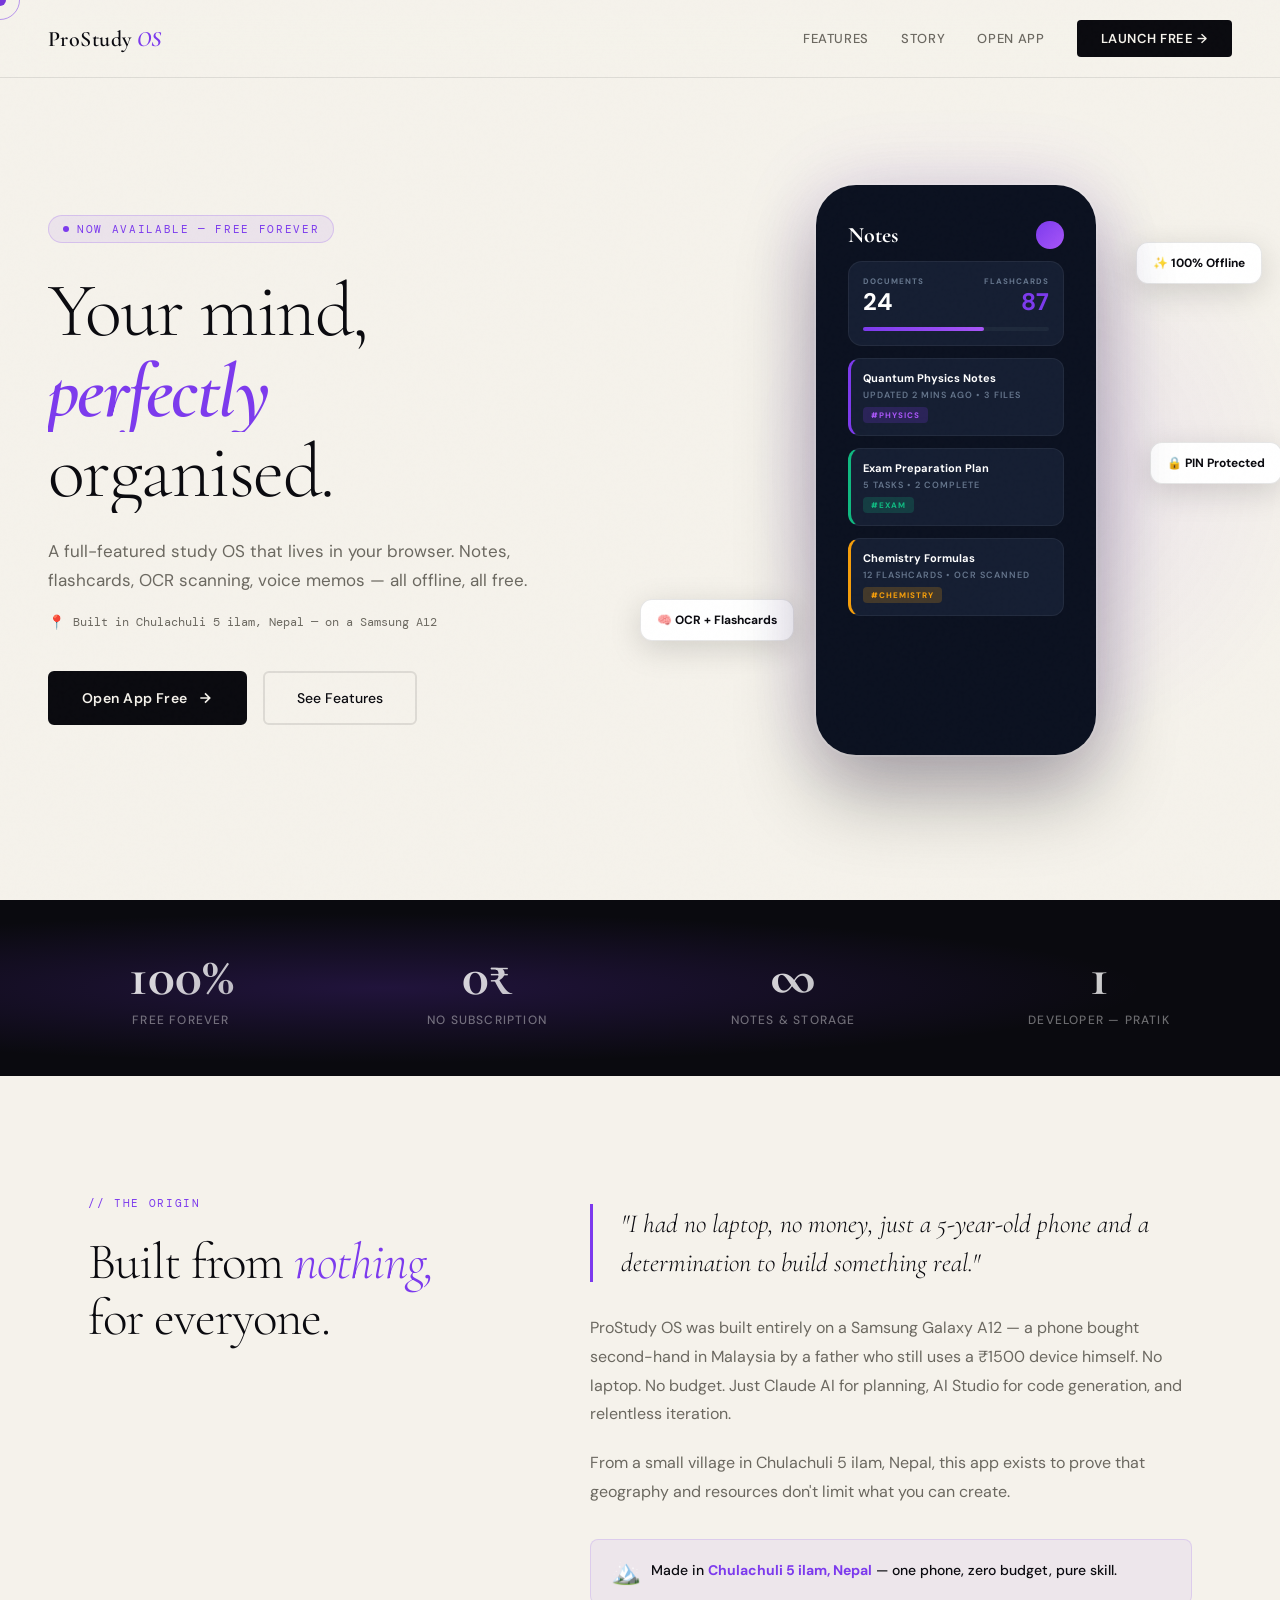
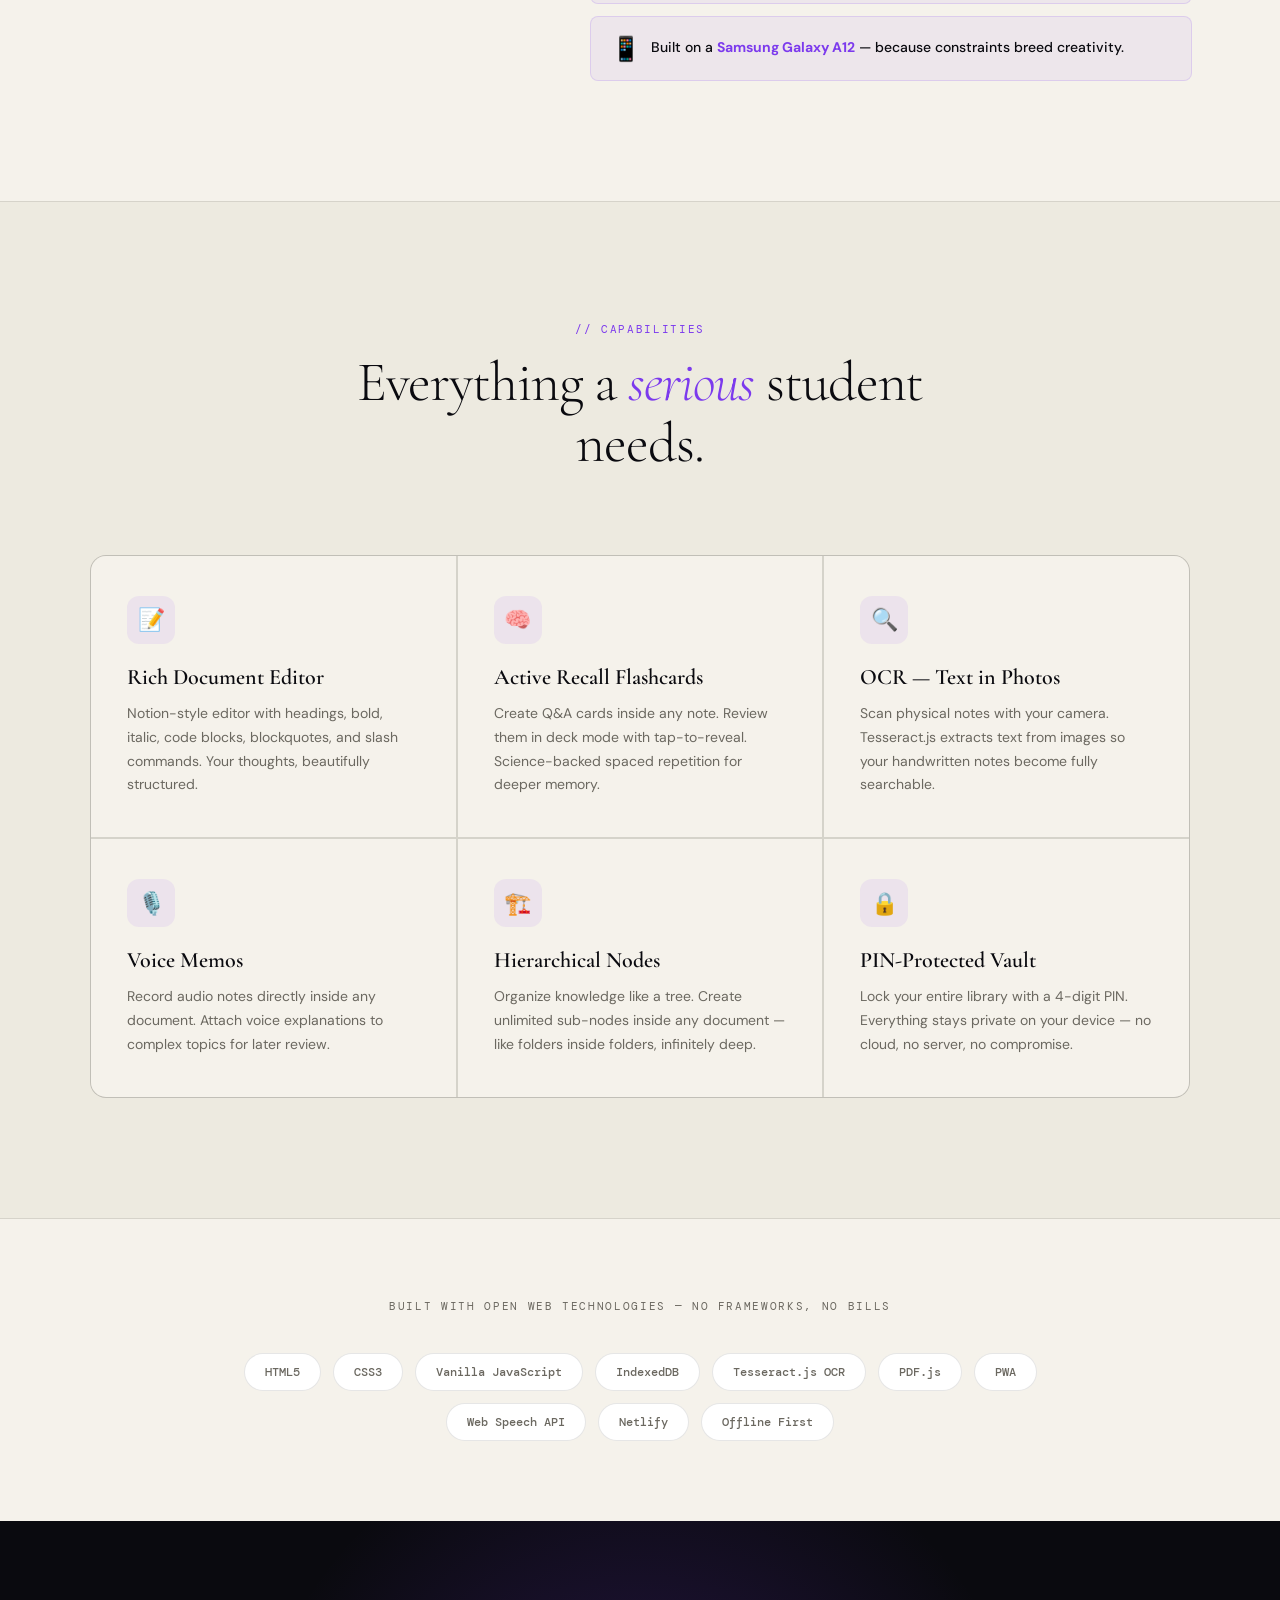
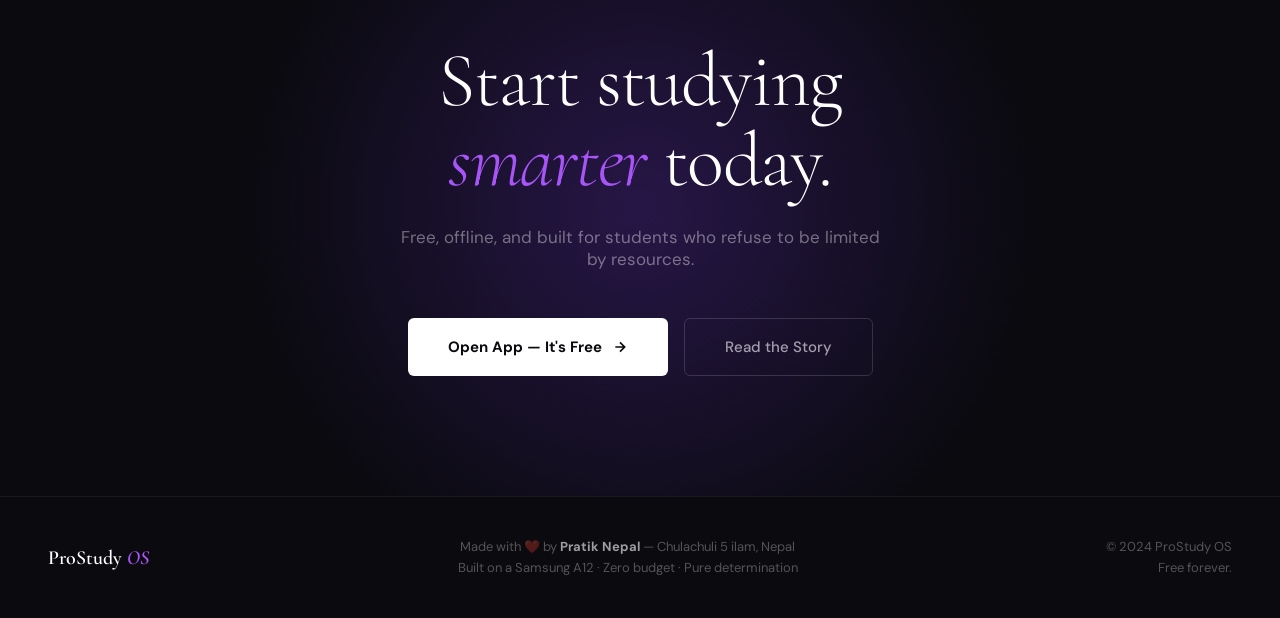
==== commit e377c5ed: "Add files via upload" ====
--- a/index.html
+++ b/index.html
@@ -1,938 +1,238 @@
 <!DOCTYPE html>
 <html lang="en">
 <head>
-<meta name="google-site-verification" content="bYMNA_z-xAUZLuowbV2BUVUvUr4Sc5S-pcBzFxPN8xM" />
-<meta charset="UTF-8">
-<meta name="viewport" content="width=device-width, initial-scale=1.0">
-<title>ProStudy OS — Library of Thought</title>
-<link href="https://fonts.googleapis.com/css2?family=Cormorant+Garamond:ital,wght@0,300;0,400;0,600;0,700;1,300;1,600&family=DM+Sans:wght@300;400;500;600&family=DM+Mono:wght@400;500&display=swap" rel="stylesheet">
-<style>
-  :root {
-    --ink: #0a0a0f;
-    --paper: #f5f2eb;
-    --paper2: #edeae0;
-    --accent: #7c3aed;
-    --accent2: #a855f7;
-    --gold: #c9a84c;
-    --muted: #6b6860;
-    --border: rgba(10,10,15,0.1);
-  }
-
-  *, *::before, *::after { box-sizing: border-box; margin: 0; padding: 0; }
-
-  html { scroll-behavior: smooth; }
-
-  body {
-    background: var(--paper);
-    color: var(--ink);
-    font-family: 'DM Sans', sans-serif;
-    overflow-x: hidden;
-    cursor: none;
-  }
-
-  /* Custom cursor */
-  .cursor {
-    position: fixed;
-    width: 12px; height: 12px;
-    background: var(--accent);
-    border-radius: 50%;
-    pointer-events: none;
-    z-index: 9999;
-    transform: translate(-50%, -50%);
-    transition: transform 0.1s, width 0.3s, height 0.3s, background 0.3s;
-    mix-blend-mode: multiply;
-  }
-  .cursor-ring {
-    position: fixed;
-    width: 40px; height: 40px;
-    border: 1px solid var(--accent);
-    border-radius: 50%;
-    pointer-events: none;
-    z-index: 9998;
-    transform: translate(-50%, -50%);
-    transition: transform 0.15s ease-out, width 0.3s, height 0.3s, opacity 0.3s;
-    opacity: 0.5;
-  }
-  body:hover .cursor { opacity: 1; }
-
-  /* Noise texture overlay */
-  body::before {
-    content: '';
-    position: fixed;
-    inset: 0;
-    background-image: url("data:image/svg+xml,%3Csvg viewBox='0 0 256 256' xmlns='http://www.w3.org/2000/svg'%3E%3Cfilter id='noise'%3E%3CfeTurbulence type='fractalNoise' baseFrequency='0.9' numOctaves='4' stitchTiles='stitch'/%3E%3C/filter%3E%3Crect width='100%25' height='100%25' filter='url(%23noise)' opacity='0.04'/%3E%3C/svg%3E");
-    pointer-events: none;
-    z-index: 1000;
-    opacity: 0.4;
-  }
-
-  /* NAV */
-  nav {
-    position: fixed; top: 0; left: 0; right: 0;
-    z-index: 500;
-    display: flex; align-items: center; justify-content: space-between;
-    padding: 20px 48px;
-    background: rgba(245,242,235,0.85);
-    backdrop-filter: blur(20px);
-    border-bottom: 1px solid var(--border);
-  }
-  .nav-logo {
-    font-family: 'Cormorant Garamond', serif;
-    font-size: 22px;
-    font-weight: 600;
-    letter-spacing: 0.02em;
-    color: var(--ink);
-    text-decoration: none;
-  }
-  .nav-logo span { color: var(--accent); font-style: italic; }
-  .nav-links { display: flex; align-items: center; gap: 32px; }
-  .nav-links a {
-    font-size: 13px;
-    font-weight: 500;
-    color: var(--muted);
-    text-decoration: none;
-    letter-spacing: 0.05em;
-    text-transform: uppercase;
-    transition: color 0.2s;
-  }
-  .nav-links a:hover { color: var(--ink); }
-  .nav-cta {
-    background: var(--ink) !important;
-    color: var(--paper) !important;
-    padding: 10px 24px !important;
-    border-radius: 4px !important;
-    font-weight: 600 !important;
-    transition: background 0.2s !important;
-  }
-  .nav-cta:hover { background: var(--accent) !important; color: white !important; }
-
-  /* HERO */
-  .hero {
-    min-height: 100vh;
-    display: grid;
-    grid-template-columns: 1fr 1fr;
-    align-items: center;
-    padding: 120px 48px 80px;
-    gap: 80px;
-    position: relative;
-    overflow: hidden;
-  }
-
-  .hero-bg-circle {
-    position: absolute;
-    width: 600px; height: 600px;
-    border-radius: 50%;
-    background: radial-gradient(circle, rgba(124,58,237,0.08) 0%, transparent 70%);
-    right: -100px; top: 50%;
-    transform: translateY(-50%);
-    pointer-events: none;
-  }
-
-  .hero-eyebrow {
-    display: inline-flex;
-    align-items: center;
-    gap: 8px;
-    font-family: 'DM Mono', monospace;
-    font-size: 11px;
-    letter-spacing: 0.15em;
-    text-transform: uppercase;
-    color: var(--accent);
-    background: rgba(124,58,237,0.08);
-    border: 1px solid rgba(124,58,237,0.2);
-    padding: 6px 14px;
-    border-radius: 100px;
-    margin-bottom: 28px;
-  }
-  .hero-eyebrow::before {
-    content: '';
-    width: 6px; height: 6px;
-    background: var(--accent);
-    border-radius: 50%;
-    animation: blink 2s infinite;
-  }
-  @keyframes blink {
-    0%, 100% { opacity: 1; }
-    50% { opacity: 0.3; }
-  }
-
-  .hero-title {
-    font-family: 'Cormorant Garamond', serif;
-    font-size: clamp(52px, 6vw, 88px);
-    font-weight: 300;
-    line-height: 1.05;
-    letter-spacing: -0.02em;
-    margin-bottom: 24px;
-  }
-  .hero-title em {
-    font-style: italic;
-    color: var(--accent);
-    font-weight: 600;
-  }
-  .hero-title .line { display: block; overflow: hidden; }
-  .hero-title .line span {
-    display: block;
-    animation: slideUp 0.8s cubic-bezier(0.16,1,0.3,1) forwards;
-    opacity: 0;
-    transform: translateY(100%);
-  }
-  .hero-title .line:nth-child(1) span { animation-delay: 0.1s; }
-  .hero-title .line:nth-child(2) span { animation-delay: 0.2s; }
-  .hero-title .line:nth-child(3) span { animation-delay: 0.3s; }
-
-  @keyframes slideUp {
-    to { opacity: 1; transform: translateY(0); }
-  }
-
-  .hero-sub {
-    font-size: 17px;
-    line-height: 1.7;
-    color: var(--muted);
-    max-width: 480px;
-    margin-bottom: 16px;
-    animation: fadeIn 1s 0.5s forwards;
-    opacity: 0;
-  }
-
-  .hero-origin {
-    display: inline-flex;
-    align-items: center;
-    gap: 8px;
-    font-family: 'DM Mono', monospace;
-    font-size: 12px;
-    color: var(--muted);
-    margin-bottom: 40px;
-    animation: fadeIn 1s 0.6s forwards;
-    opacity: 0;
-  }
-  .hero-origin::before { content: '📍'; font-size: 14px; }
-
-  @keyframes fadeIn {
-    to { opacity: 1; }
-  }
-
-  .hero-actions {
-    display: flex;
-    gap: 16px;
-    flex-wrap: wrap;
-    animation: fadeIn 1s 0.7s forwards;
-    opacity: 0;
-  }
-
-  .btn-primary {
-    display: inline-flex;
-    align-items: center;
-    gap: 10px;
-    background: var(--ink);
-    color: var(--paper);
-    padding: 16px 32px;
-    border-radius: 6px;
-    font-size: 14px;
-    font-weight: 600;
-    text-decoration: none;
-    letter-spacing: 0.03em;
-    transition: all 0.3s;
-    border: 2px solid var(--ink);
-  }
-  .btn-primary:hover {
-    background: var(--accent);
-    border-color: var(--accent);
-    transform: translateY(-2px);
-    box-shadow: 0 12px 40px rgba(124,58,237,0.3);
-  }
-  .btn-primary svg { transition: transform 0.3s; }
-  .btn-primary:hover svg { transform: translateX(4px); }
-
-  .btn-secondary {
-    display: inline-flex;
-    align-items: center;
-    gap: 10px;
-    background: transparent;
-    color: var(--ink);
-    padding: 16px 32px;
-    border-radius: 6px;
-    font-size: 14px;
-    font-weight: 500;
-    text-decoration: none;
-    border: 2px solid var(--border);
-    transition: all 0.3s;
-  }
-  .btn-secondary:hover {
-    border-color: var(--ink);
-    transform: translateY(-2px);
-  }
-
-  /* Hero Visual */
-  .hero-visual {
-    position: relative;
-    display: flex;
-    align-items: center;
-    justify-content: center;
-    animation: fadeIn 1.2s 0.4s forwards;
-    opacity: 0;
-  }
-
-  .phone-mockup {
-    width: 280px;
-    background: #0b1120;
-    border-radius: 40px;
-    padding: 16px;
-    box-shadow:
-      0 0 0 2px rgba(255,255,255,0.1),
-      0 40px 80px rgba(0,0,0,0.3),
-      0 0 80px rgba(124,58,237,0.15);
-    position: relative;
-    z-index: 2;
-  }
-
-  .phone-screen {
-    background: #0b1120;
-    border-radius: 28px;
-    overflow: hidden;
-    aspect-ratio: 9/19.5;
-    display: flex;
-    flex-direction: column;
-    padding: 20px 16px 16px;
-    gap: 12px;
-  }
-
-  .p-header {
-    display: flex;
-    justify-content: space-between;
-    align-items: center;
-  }
-  .p-title { font-family: 'Cormorant Garamond', serif; font-size: 22px; font-weight: 700; color: white; }
-  .p-avatar { width: 28px; height: 28px; border-radius: 50%; background: linear-gradient(135deg, #7c3aed, #a855f7); }
-
-  .p-stat-card {
-    background: #151e32;
-    border-radius: 14px;
-    padding: 14px;
-    border: 1px solid rgba(255,255,255,0.06);
-  }
-  .p-stat-row { display: flex; justify-content: space-between; margin-bottom: 10px; }
-  .p-stat-label { font-size: 8px; font-weight: 800; text-transform: uppercase; letter-spacing: 1px; color: #64748b; }
-  .p-stat-num { font-size: 24px; font-weight: 700; color: white; }
-  .p-stat-num.accent { color: #7c3aed; }
-  .p-bar { height: 4px; background: #1e293b; border-radius: 10px; }
-  .p-bar-fill { height: 100%; width: 65%; background: linear-gradient(90deg, #7c3aed, #a855f7); border-radius: 10px; }
-
-  .p-note {
-    background: #151e32;
-    border-radius: 12px;
-    padding: 12px;
-    border: 1px solid rgba(255,255,255,0.06);
-    border-left: 3px solid #7c3aed;
-  }
-  .p-note-title { font-size: 11px; font-weight: 700; color: white; margin-bottom: 4px; }
-  .p-note-sub { font-size: 9px; color: #64748b; font-weight: 600; text-transform: uppercase; letter-spacing: 1px; }
-
-  .p-tag { display: inline-block; background: rgba(124,58,237,0.2); color: #a855f7; font-size: 8px; font-weight: 800; padding: 3px 8px; border-radius: 4px; text-transform: uppercase; letter-spacing: 1px; margin-top: 6px; }
-
-  .floating-badge {
-    position: absolute;
-    background: white;
-    border-radius: 12px;
-    padding: 12px 16px;
-    box-shadow: 0 8px 32px rgba(0,0,0,0.15);
-    font-size: 12px;
-    font-weight: 700;
-    white-space: nowrap;
-    border: 1px solid var(--border);
-  }
-  .fb1 { top: 10%; right: -30px; animation: float1 4s ease-in-out infinite; }
-  .fb2 { bottom: 20%; left: -40px; animation: float2 5s ease-in-out infinite; }
-  .fb3 { top: 45%; right: -50px; animation: float1 6s ease-in-out infinite 1s; }
-
-  @keyframes float1 {
-    0%, 100% { transform: translateY(0px); }
-    50% { transform: translateY(-10px); }
-  }
-  @keyframes float2 {
-    0%, 100% { transform: translateY(0px); }
-    50% { transform: translateY(8px); }
-  }
-
-  /* STATS STRIP */
-  .stats-strip {
-    background: var(--ink);
-    color: var(--paper);
-    padding: 48px;
-    display: grid;
-    grid-template-columns: repeat(4, 1fr);
-    gap: 40px;
-    position: relative;
-    overflow: hidden;
-  }
-  .stats-strip::before {
-    content: '';
-    position: absolute;
-    inset: 0;
-    background: radial-gradient(ellipse at 30% 50%, rgba(124,58,237,0.2) 0%, transparent 60%);
-    pointer-events: none;
-  }
-  .stat-item { text-align: center; position: relative; z-index: 1; }
-  .stat-num {
-    font-family: 'Cormorant Garamond', serif;
-    font-size: 56px;
-    font-weight: 700;
-    line-height: 1;
-    margin-bottom: 8px;
-    background: linear-gradient(135deg, white, rgba(255,255,255,0.6));
-    -webkit-background-clip: text;
-    -webkit-text-fill-color: transparent;
-  }
-  .stat-label { font-size: 12px; font-weight: 500; color: rgba(255,255,255,0.4); text-transform: uppercase; letter-spacing: 0.1em; }
-
-  /* STORY SECTION */
-  .story {
-    padding: 120px 48px;
-    display: grid;
-    grid-template-columns: 1fr 1.5fr;
-    gap: 100px;
-    align-items: start;
-    max-width: 1200px;
-    margin: 0 auto;
-  }
-  .story-label {
-    font-family: 'DM Mono', monospace;
-    font-size: 11px;
-    letter-spacing: 0.15em;
-    text-transform: uppercase;
-    color: var(--accent);
-    margin-bottom: 24px;
-  }
-  .story-title {
-    font-family: 'Cormorant Garamond', serif;
-    font-size: clamp(40px, 4vw, 64px);
-    font-weight: 300;
-    line-height: 1.1;
-    letter-spacing: -0.02em;
-  }
-  .story-title em { font-style: italic; color: var(--accent); }
-
-  .story-content { padding-top: 8px; }
-  .story-quote {
-    font-family: 'Cormorant Garamond', serif;
-    font-size: 26px;
-    font-style: italic;
-    font-weight: 300;
-    line-height: 1.5;
-    color: var(--ink);
-    border-left: 3px solid var(--accent);
-    padding-left: 28px;
-    margin-bottom: 32px;
-  }
-  .story-text {
-    font-size: 16px;
-    line-height: 1.8;
-    color: var(--muted);
-    margin-bottom: 20px;
-  }
-  .story-highlight {
-    display: inline-flex;
-    align-items: center;
-    gap: 10px;
-    background: rgba(124,58,237,0.06);
-    border: 1px solid rgba(124,58,237,0.15);
-    border-radius: 8px;
-    padding: 16px 20px;
-    margin-top: 12px;
-    width: 100%;
-  }
-  .story-highlight-icon { font-size: 24px; }
-  .story-highlight-text { font-size: 14px; font-weight: 500; color: var(--ink); line-height: 1.4; }
-  .story-highlight-text strong { color: var(--accent); }
-
-  /* FEATURES */
-  .features {
-    background: var(--paper2);
-    padding: 120px 48px;
-    border-top: 1px solid var(--border);
-    border-bottom: 1px solid var(--border);
-  }
-  .features-header {
-    text-align: center;
-    max-width: 600px;
-    margin: 0 auto 80px;
-  }
-  .features-header .label {
-    font-family: 'DM Mono', monospace;
-    font-size: 11px;
-    letter-spacing: 0.15em;
-    text-transform: uppercase;
-    color: var(--accent);
-    margin-bottom: 16px;
-  }
-  .features-header h2 {
-    font-family: 'Cormorant Garamond', serif;
-    font-size: 56px;
-    font-weight: 300;
-    line-height: 1.1;
-    letter-spacing: -0.02em;
-  }
-  .features-header h2 em { font-style: italic; color: var(--accent); }
-
-  .features-grid {
-    display: grid;
-    grid-template-columns: repeat(3, 1fr);
-    gap: 2px;
-    max-width: 1100px;
-    margin: 0 auto;
-    background: var(--border);
-    border: 1px solid var(--border);
-    border-radius: 16px;
-    overflow: hidden;
-  }
-  .feature-cell {
-    background: var(--paper);
-    padding: 40px 36px;
-    transition: background 0.3s;
-  }
-  .feature-cell:hover { background: white; }
-  .feature-icon {
-    width: 48px; height: 48px;
-    background: rgba(124,58,237,0.08);
-    border-radius: 12px;
-    display: flex; align-items: center; justify-content: center;
-    margin-bottom: 20px;
-    font-size: 22px;
-  }
-  .feature-name {
-    font-family: 'Cormorant Garamond', serif;
-    font-size: 22px;
-    font-weight: 600;
-    margin-bottom: 12px;
-  }
-  .feature-desc { font-size: 14px; line-height: 1.7; color: var(--muted); }
-
-  /* TECH BADGE */
-  .tech-section {
-    padding: 80px 48px;
-    text-align: center;
-    max-width: 900px;
-    margin: 0 auto;
-  }
-  .tech-label {
-    font-family: 'DM Mono', monospace;
-    font-size: 11px;
-    letter-spacing: 0.15em;
-    text-transform: uppercase;
-    color: var(--muted);
-    margin-bottom: 40px;
-  }
-  .tech-pills {
-    display: flex;
-    flex-wrap: wrap;
-    gap: 12px;
-    justify-content: center;
-  }
-  .tech-pill {
-    font-family: 'DM Mono', monospace;
-    font-size: 12px;
-    font-weight: 500;
-    padding: 10px 20px;
-    border-radius: 100px;
-    border: 1px solid var(--border);
-    color: var(--muted);
-    background: white;
-    transition: all 0.2s;
-  }
-  .tech-pill:hover {
-    border-color: var(--accent);
-    color: var(--accent);
-    background: rgba(124,58,237,0.04);
-  }
-
-  /* CTA */
-  .cta-section {
-    background: var(--ink);
-    padding: 120px 48px;
-    text-align: center;
-    position: relative;
-    overflow: hidden;
-  }
-  .cta-section::before {
-    content: '';
-    position: absolute;
-    width: 800px; height: 800px;
-    background: radial-gradient(circle, rgba(124,58,237,0.25) 0%, transparent 70%);
-    top: 50%; left: 50%;
-    transform: translate(-50%, -50%);
-    pointer-events: none;
-  }
-  .cta-title {
-    font-family: 'Cormorant Garamond', serif;
-    font-size: clamp(48px, 6vw, 96px);
-    font-weight: 300;
-    color: white;
-    line-height: 1.05;
-    letter-spacing: -0.02em;
-    margin-bottom: 24px;
-    position: relative; z-index: 1;
-  }
-  .cta-title em { font-style: italic; color: var(--accent2); }
-  .cta-sub {
-    font-size: 17px;
-    color: rgba(255,255,255,0.4);
-    margin-bottom: 48px;
-    position: relative; z-index: 1;
-    max-width: 500px;
-    margin-left: auto;
-    margin-right: auto;
-  }
-  .cta-buttons {
-    display: flex;
-    gap: 16px;
-    justify-content: center;
-    flex-wrap: wrap;
-    position: relative; z-index: 1;
-  }
-  .btn-white {
-    display: inline-flex;
-    align-items: center;
-    gap: 10px;
-    background: white;
-    color: var(--ink);
-    padding: 18px 40px;
-    border-radius: 6px;
-    font-size: 15px;
-    font-weight: 700;
-    text-decoration: none;
-    transition: all 0.3s;
-  }
-  .btn-white:hover {
-    background: var(--accent);
-    color: white;
-    transform: translateY(-3px);
-    box-shadow: 0 20px 60px rgba(124,58,237,0.4);
-  }
-  .btn-ghost {
-    display: inline-flex;
-    align-items: center;
-    gap: 10px;
-    background: transparent;
-    color: rgba(255,255,255,0.6);
-    padding: 18px 40px;
-    border-radius: 6px;
-    font-size: 15px;
-    font-weight: 500;
-    text-decoration: none;
-    border: 1px solid rgba(255,255,255,0.15);
-    transition: all 0.3s;
-  }
-  .btn-ghost:hover { border-color: white; color: white; }
-
-  /* FOOTER */
-  footer {
-    background: var(--ink);
-    border-top: 1px solid rgba(255,255,255,0.06);
-    padding: 40px 48px;
-    display: flex;
-    justify-content: space-between;
-    align-items: center;
-    flex-wrap: gap;
-    gap: 16px;
-  }
-  .footer-logo {
-    font-family: 'Cormorant Garamond', serif;
-    font-size: 20px;
-    font-weight: 600;
-    color: white;
-  }
-  .footer-logo span { color: var(--accent2); font-style: italic; }
-  .footer-text { font-size: 13px; color: rgba(255,255,255,0.3); line-height: 1.6; }
-  .footer-text strong { color: rgba(255,255,255,0.6); }
-
-  /* MOBILE */
-  @media (max-width: 768px) {
-    nav { padding: 16px 24px; }
-    .nav-links { display: none; }
-    .hero { grid-template-columns: 1fr; padding: 100px 24px 60px; gap: 48px; text-align: center; }
-    .hero-sub { margin-left: auto; margin-right: auto; }
-    .hero-origin { justify-content: center; }
-    .hero-actions { justify-content: center; }
-    .hero-visual { order: -1; }
-    .phone-mockup { width: 220px; }
-    .fb1, .fb2, .fb3 { display: none; }
-    .stats-strip { grid-template-columns: repeat(2,1fr); padding: 48px 24px; }
-    .story { grid-template-columns: 1fr; gap: 40px; padding: 80px 24px; }
-    .features { padding: 80px 24px; }
-    .features-grid { grid-template-columns: 1fr; }
-    .cta-section { padding: 80px 24px; }
-    footer { flex-direction: column; text-align: center; padding: 32px 24px; }
-    .tech-section { padding: 60px 24px; }
-    body { cursor: auto; }
-    .cursor, .cursor-ring { display: none; }
-  }
-
-  /* Scroll reveal */
-  .reveal {
-    opacity: 0;
-    transform: translateY(30px);
-    transition: opacity 0.8s cubic-bezier(0.16,1,0.3,1), transform 0.8s cubic-bezier(0.16,1,0.3,1);
-  }
-  .reveal.visible { opacity: 1; transform: none; }
-</style>
+  <meta charset="UTF-8">
+  <meta name="viewport" content="width=device-width, initial-scale=1.0">
+  <title>ProStudy OS — Library of Thought</title>
+  <meta name="google-site-verification" content="bYMNA_z-xAUZLuowbV2BUVUvUr4Sc5S-pcBzFxPN8xM" />
+  <link href="https://fonts.googleapis.com/css2?family=Cormorant+Garamond:ital,wght@0,300;0,400;0,600;0,700;1,300;1,600&family=DM+Sans:wght@300;400;500;600&family=DM+Mono:wght@400;500&display=swap" rel="stylesheet">
+  
+  <!-- CSS Link -->
+  <link rel="stylesheet" href="style.css">
 </head>
 <body>
 
-<!-- Custom Cursor -->
-<div class="cursor" id="cursor"></div>
-<div class="cursor-ring" id="cursorRing"></div>
-
-<!-- NAV -->
-<nav>
-  <a href="#" class="nav-logo">ProStudy <span>OS</span></a>
-  <div class="nav-links">
-    <a href="#features">Features</a>
-    <a href="#story">Story</a>
-    <a href="https://drive.google.com/uc?export=download&id=1dlOCqXaR7RE-LLs8U_ucurbrAFBmKA43" target="_blank">Open App</a>
-    <a href="https://drive.google.com/uc?export=download&id=1dlOCqXaR7RE-LLs8U_ucurbrAFBmKA43" target="_blank" class="nav-cta">Launch Free →</a>
-  </div>
-</nav>
-
-<!-- HERO -->
-<section class="hero">
-  <div class="hero-left">
-    <div class="hero-eyebrow">Now Available — Free Forever</div>
-    <h1 class="hero-title">
-      <span class="line"><span>Your mind,</span></span>
-      <span class="line"><span><em>perfectly</em></span></span>
-      <span class="line"><span>organised.</span></span>
-    </h1>
-    <p class="hero-sub">
-      A full-featured study OS that lives in your browser. Notes, flashcards, OCR scanning, voice memos — all offline, all free.
-    </p>
-    <p class="hero-origin">Built in Chulachuli 5 ilam, Nepal — on a Samsung A12</p>
-    <div class="hero-actions">
-      <a href="https://drive.google.com/uc?export=download&id=1dlOCqXaR7RE-LLs8U_ucurbrAFBmKA43" target="_blank" class="btn-primary">
-        Open App Free
+  <!-- Custom Cursor -->
+  <div class="cursor" id="cursor"></div>
+  <div class="cursor-ring" id="cursorRing"></div>
+
+  <!-- NAV -->
+  <nav>
+    <a href="#" class="nav-logo">ProStudy <span>OS</span></a>
+    <div class="nav-links">
+      <a href="#features">Features</a>
+      <a href="#story">Story</a>
+      <a href="https://github.com/mmdkjeiie-coder/Pro-Study-os-app-apk/releases/download/V1/Notesapp_release.apk" target="_blank">Open App</a>
+      <a href="https://github.com/mmdkjeiie-coder/Pro-Study-os-app-apk/releases/download/V1/Notesapp_release.apk" target="_blank" class="nav-cta">Launch Free →</a>
+    </div>
+  </nav>
+
+  <!-- HERO -->
+  <section class="hero">
+    <div class="hero-left">
+      <div class="hero-eyebrow">Now Available — Free Forever</div>
+      <h1 class="hero-title">
+        <span class="line"><span>Your mind,</span></span>
+        <span class="line"><span><em>perfectly</em></span></span>
+        <span class="line"><span>organised.</span></span>
+      </h1>
+      <p class="hero-sub">
+        A full-featured study OS that lives in your browser. Notes, flashcards, OCR scanning, voice memos — all offline, all free.
+      </p>
+      <p class="hero-origin">Built in Chulachuli 5 ilam, Nepal — on a Samsung A12</p>
+      <div class="hero-actions">
+        <a href="https://github.com/mmdkjeiie-coder/Pro-Study-os-app-apk/releases/download/V1/Notesapp_release.apk" target="_blank" class="btn-primary">
+          Open App Free
+          <svg width="16" height="16" viewBox="0 0 24 24" fill="none" stroke="currentColor" stroke-width="2.5"><path d="M5 12h14M12 5l7 7-7 7"/></svg>
+        </a>
+        <a href="#features" class="btn-secondary">
+          See Features
+        </a>
+      </div>
+    </div>
+
+    <div class="hero-visual">
+      <div class="hero-bg-circle"></div>
+
+      <!-- Floating badges -->
+      <div class="floating-badge fb1">✨ 100% Offline</div>
+      <div class="floating-badge fb2">🧠 OCR + Flashcards</div>
+      <div class="floating-badge fb3">🔒 PIN Protected</div>
+
+      <!-- Phone mockup -->
+      <div class="phone-mockup">
+        <div class="phone-screen">
+          <div class="p-header">
+            <div class="p-title">Notes</div>
+            <div class="p-avatar"></div>
+          </div>
+          <div class="p-stat-card">
+            <div class="p-stat-row">
+              <div>
+                <div class="p-stat-label">Documents</div>
+                <div class="p-stat-num">24</div>
+              </div>
+              <div style="text-align:right">
+                <div class="p-stat-label">Flashcards</div>
+                <div class="p-stat-num accent">87</div>
+              </div>
+            </div>
+            <div class="p-bar"><div class="p-bar-fill"></div></div>
+          </div>
+          <div class="p-note">
+            <div class="p-note-title">Quantum Physics Notes</div>
+            <div class="p-note-sub">Updated 2 mins ago • 3 files</div>
+            <div class="p-tag">#physics</div>
+          </div>
+          <div class="p-note" style="border-left-color: #10b981;">
+            <div class="p-note-title">Exam Preparation Plan</div>
+            <div class="p-note-sub">5 tasks • 2 complete</div>
+            <div class="p-tag" style="background:rgba(16,185,129,0.2); color:#10b981;">#exam</div>
+          </div>
+          <div class="p-note" style="border-left-color: #f59e0b;">
+            <div class="p-note-title">Chemistry Formulas</div>
+            <div class="p-note-sub">12 flashcards • OCR scanned</div>
+            <div class="p-tag" style="background:rgba(245,158,11,0.2); color:#f59e0b;">#chemistry</div>
+          </div>
+        </div>
+      </div>
+    </div>
+  </section>
+
+  <!-- STATS -->
+  <section class="stats-strip">
+    <div class="stat-item reveal">
+      <div class="stat-num">100%</div>
+      <div class="stat-label">Free Forever</div>
+    </div>
+    <div class="stat-item reveal">
+      <div class="stat-num">0₹</div>
+      <div class="stat-label">No Subscription</div>
+    </div>
+    <div class="stat-item reveal">
+      <div class="stat-num">∞</div>
+      <div class="stat-label">Notes & Storage</div>
+    </div>
+    <div class="stat-item reveal">
+      <div class="stat-num">1</div>
+      <div class="stat-label">Developer — Pratik</div>
+    </div>
+  </section>
+
+  <!-- STORY -->
+  <section class="story" id="story">
+    <div class="story-left reveal">
+      <div class="story-label">// The Origin</div>
+      <h2 class="story-title">Built from <em>nothing,</em> for everyone.</h2>
+    </div>
+    <div class="story-content reveal">
+      <blockquote class="story-quote">
+        "I had no laptop, no money, just a 5-year-old phone and a determination to build something real."
+      </blockquote>
+      <p class="story-text">
+        ProStudy OS was built entirely on a Samsung Galaxy A12 — a phone bought second-hand in Malaysia by a father who still uses a ₹1500 device himself. No laptop. No budget. Just Claude AI for planning, AI Studio for code generation, and relentless iteration.
+      </p>
+      <p class="story-text">
+        From a small village in Chulachuli 5 ilam, Nepal, this app exists to prove that geography and resources don't limit what you can create.
+      </p>
+      <div class="story-highlight">
+        <span class="story-highlight-icon">🏔️</span>
+        <div class="story-highlight-text">
+          Made in <strong>Chulachuli 5 ilam, Nepal</strong> — one phone, zero budget, pure skill.
+        </div>
+      </div>
+      <div class="story-highlight" style="margin-top: 12px;">
+        <span class="story-highlight-icon">📱</span>
+        <div class="story-highlight-text">
+          Built on a <strong>Samsung Galaxy A12</strong> — because constraints breed creativity.
+        </div>
+      </div>
+    </div>
+  </section>
+
+  <!-- FEATURES -->
+  <section class="features" id="features">
+    <div class="features-header reveal">
+      <div class="label">// Capabilities</div>
+      <h2>Everything a <em>serious</em> student needs.</h2>
+    </div>
+    <div class="features-grid">
+      <div class="feature-cell reveal">
+        <div class="feature-icon">📝</div>
+        <div class="feature-name">Rich Document Editor</div>
+        <p class="feature-desc">Notion-style editor with headings, bold, italic, code blocks, blockquotes, and slash commands. Your thoughts, beautifully structured.</p>
+      </div>
+      <div class="feature-cell reveal">
+        <div class="feature-icon">🧠</div>
+        <div class="feature-name">Active Recall Flashcards</div>
+        <p class="feature-desc">Create Q&A cards inside any note. Review them in deck mode with tap-to-reveal. Science-backed spaced repetition for deeper memory.</p>
+      </div>
+      <div class="feature-cell reveal">
+        <div class="feature-icon">🔍</div>
+        <div class="feature-name">OCR — Text in Photos</div>
+        <p class="feature-desc">Scan physical notes with your camera. Tesseract.js extracts text from images so your handwritten notes become fully searchable.</p>
+      </div>
+      <div class="feature-cell reveal">
+        <div class="feature-icon">🎙️</div>
+        <div class="feature-name">Voice Memos</div>
+        <p class="feature-desc">Record audio notes directly inside any document. Attach voice explanations to complex topics for later review.</p>
+      </div>
+      <div class="feature-cell reveal">
+        <div class="feature-icon">🏗️</div>
+        <div class="feature-name">Hierarchical Nodes</div>
+        <p class="feature-desc">Organize knowledge like a tree. Create unlimited sub-nodes inside any document — like folders inside folders, infinitely deep.</p>
+      </div>
+      <div class="feature-cell reveal">
+        <div class="feature-icon">🔒</div>
+        <div class="feature-name">PIN-Protected Vault</div>
+        <p class="feature-desc">Lock your entire library with a 4-digit PIN. Everything stays private on your device — no cloud, no server, no compromise.</p>
+      </div>
+    </div>
+  </section>
+
+  <!-- TECH STACK -->
+  <section class="tech-section reveal">
+    <div class="tech-label">Built with open web technologies — no frameworks, no bills</div>
+    <div class="tech-pills">
+      <span class="tech-pill">HTML5</span>
+      <span class="tech-pill">CSS3</span>
+      <span class="tech-pill">Vanilla JavaScript</span>
+      <span class="tech-pill">IndexedDB</span>
+      <span class="tech-pill">Tesseract.js OCR</span>
+      <span class="tech-pill">PDF.js</span>
+      <span class="tech-pill">PWA</span>
+      <span class="tech-pill">Web Speech API</span>
+      <span class="tech-pill">Netlify</span>
+      <span class="tech-pill">Offline First</span>
+    </div>
+  </section>
+
+  <!-- CTA -->
+  <section class="cta-section">
+    <h2 class="cta-title">Start studying<br><em>smarter</em> today.</h2>
+    <p class="cta-sub">Free, offline, and built for students who refuse to be limited by resources.</p>
+    <div class="cta-buttons">
+      <a href="https://github.com/mmdkjeiie-coder/Pro-Study-os-app-apk/releases/download/V1/Notesapp_release.apk" target="_blank" class="btn-white">
+        Open App — It's Free
         <svg width="16" height="16" viewBox="0 0 24 24" fill="none" stroke="currentColor" stroke-width="2.5"><path d="M5 12h14M12 5l7 7-7 7"/></svg>
       </a>
-      <a href="#features" class="btn-secondary">
-        See Features
-      </a>
-    </div>
-  </div>
-
-  <div class="hero-visual">
-    <div class="hero-bg-circle"></div>
-
-    <!-- Floating badges -->
-    <div class="floating-badge fb1">
-      ✨ 100% Offline
-    </div>
-    <div class="floating-badge fb2">
-      🧠 OCR + Flashcards
-    </div>
-    <div class="floating-badge fb3">
-      🔒 PIN Protected
-    </div>
-
-    <!-- Phone mockup -->
-    <div class="phone-mockup">
-      <div class="phone-screen">
-        <div class="p-header">
-          <div class="p-title">Notes</div>
-          <div class="p-avatar"></div>
-        </div>
-        <div class="p-stat-card">
-          <div class="p-stat-row">
-            <div>
-              <div class="p-stat-label">Documents</div>
-              <div class="p-stat-num">24</div>
-            </div>
-            <div style="text-align:right">
-              <div class="p-stat-label">Flashcards</div>
-              <div class="p-stat-num accent">87</div>
-            </div>
-          </div>
-          <div class="p-bar"><div class="p-bar-fill"></div></div>
-        </div>
-        <div class="p-note">
-          <div class="p-note-title">Quantum Physics Notes</div>
-          <div class="p-note-sub">Updated 2 mins ago • 3 files</div>
-          <div class="p-tag">#physics</div>
-        </div>
-        <div class="p-note" style="border-left-color: #10b981;">
-          <div class="p-note-title">Exam Preparation Plan</div>
-          <div class="p-note-sub">5 tasks • 2 complete</div>
-          <div class="p-tag" style="background:rgba(16,185,129,0.2); color:#10b981;">#exam</div>
-        </div>
-        <div class="p-note" style="border-left-color: #f59e0b;">
-          <div class="p-note-title">Chemistry Formulas</div>
-          <div class="p-note-sub">12 flashcards • OCR scanned</div>
-          <div class="p-tag" style="background:rgba(245,158,11,0.2); color:#f59e0b;">#chemistry</div>
-        </div>
-      </div>
-    </div>
-  </div>
-</section>
-
-<!-- STATS -->
-<section class="stats-strip">
-  <div class="stat-item reveal">
-    <div class="stat-num">100%</div>
-    <div class="stat-label">Free Forever</div>
-  </div>
-  <div class="stat-item reveal">
-    <div class="stat-num">0₹</div>
-    <div class="stat-label">No Subscription</div>
-  </div>
-  <div class="stat-item reveal">
-    <div class="stat-num">∞</div>
-    <div class="stat-label">Notes & Storage</div>
-  </div>
-  <div class="stat-item reveal">
-    <div class="stat-num">1</div>
-    <div class="stat-label">Developer — Pratik</div>
-  </div>
-</section>
-
-<!-- STORY -->
-<section class="story" id="story">
-  <div class="story-left reveal">
-    <div class="story-label">// The Origin</div>
-    <h2 class="story-title">Built from <em>nothing,</em> for everyone.</h2>
-  </div>
-  <div class="story-content reveal">
-    <blockquote class="story-quote">
-      "I had no laptop, no money, just a 5-year-old phone and a determination to build something real."
-    </blockquote>
-    <p class="story-text">
-      ProStudy OS was built entirely on a Samsung Galaxy A12 — a phone bought second-hand in Malaysia by a father who still uses a ₹1500 device himself. No laptop. No budget. Just Claude AI for planning, AI Studio for code generation, and relentless iteration.
-    </p>
-    <p class="story-text">
-      From a small village in Chulachuli 5 ilam, Nepal, this app exists to prove that geography and resources don't limit what you can create.
-    </p>
-    <div class="story-highlight">
-      <span class="story-highlight-icon">🏔️</span>
-      <div class="story-highlight-text">
-        Made in <strong>Chulachuli 5 ilam, Nepal</strong> — one phone, zero budget, pure skill.
-      </div>
-    </div>
-    <div class="story-highlight" style="margin-top: 12px;">
-      <span class="story-highlight-icon">📱</span>
-      <div class="story-highlight-text">
-        Built on a <strong>Samsung Galaxy A12</strong> — because constraints breed creativity.
-      </div>
-    </div>
-  </div>
-</section>
-
-<!-- FEATURES -->
-<section class="features" id="features">
-  <div class="features-header reveal">
-    <div class="label">// Capabilities</div>
-    <h2>Everything a <em>serious</em> student needs.</h2>
-  </div>
-  <div class="features-grid">
-    <div class="feature-cell reveal">
-      <div class="feature-icon">📝</div>
-      <div class="feature-name">Rich Document Editor</div>
-      <p class="feature-desc">Notion-style editor with headings, bold, italic, code blocks, blockquotes, and slash commands. Your thoughts, beautifully structured.</p>
-    </div>
-    <div class="feature-cell reveal">
-      <div class="feature-icon">🧠</div>
-      <div class="feature-name">Active Recall Flashcards</div>
-      <p class="feature-desc">Create Q&A cards inside any note. Review them in deck mode with tap-to-reveal. Science-backed spaced repetition for deeper memory.</p>
-    </div>
-    <div class="feature-cell reveal">
-      <div class="feature-icon">🔍</div>
-      <div class="feature-name">OCR — Text in Photos</div>
-      <p class="feature-desc">Scan physical notes with your camera. Tesseract.js extracts text from images so your handwritten notes become fully searchable.</p>
-    </div>
-    <div class="feature-cell reveal">
-      <div class="feature-icon">🎙️</div>
-      <div class="feature-name">Voice Memos</div>
-      <p class="feature-desc">Record audio notes directly inside any document. Attach voice explanations to complex topics for later review.</p>
-    </div>
-    <div class="feature-cell reveal">
-      <div class="feature-icon">🏗️</div>
-      <div class="feature-name">Hierarchical Nodes</div>
-      <p class="feature-desc">Organize knowledge like a tree. Create unlimited sub-nodes inside any document — like folders inside folders, infinitely deep.</p>
-    </div>
-    <div class="feature-cell reveal">
-      <div class="feature-icon">🔒</div>
-      <div class="feature-name">PIN-Protected Vault</div>
-      <p class="feature-desc">Lock your entire library with a 4-digit PIN. Everything stays private on your device — no cloud, no server, no compromise.</p>
-    </div>
-  </div>
-</section>
-
-<!-- TECH STACK -->
-<section class="tech-section reveal">
-  <div class="tech-label">Built with open web technologies — no frameworks, no bills</div>
-  <div class="tech-pills">
-    <span class="tech-pill">HTML5</span>
-    <span class="tech-pill">CSS3</span>
-    <span class="tech-pill">Vanilla JavaScript</span>
-    <span class="tech-pill">IndexedDB</span>
-    <span class="tech-pill">Tesseract.js OCR</span>
-    <span class="tech-pill">PDF.js</span>
-    <span class="tech-pill">PWA</span>
-    <span class="tech-pill">Web Speech API</span>
-    <span class="tech-pill">Netlify</span>
-    <span class="tech-pill">Offline First</span>
-  </div>
-</section>
-
-<!-- CTA -->
-<section class="cta-section">
-  <h2 class="cta-title">Start studying<br><em>smarter</em> today.</h2>
-  <p class="cta-sub">Free, offline, and built for students who refuse to be limited by resources.</p>
-  <div class="cta-buttons">
-    <a href="https://drive.google.com/uc?export=download&id=1dlOCqXaR7RE-LLs8U_ucurbrAFBmKA43" target="_blank" class="btn-white">
-      Open App — It's Free
-      <svg width="16" height="16" viewBox="0 0 24 24" fill="none" stroke="currentColor" stroke-width="2.5"><path d="M5 12h14M12 5l7 7-7 7"/></svg>
-    </a>
-    <a href="#story" class="btn-ghost">Read the Story</a>
-  </div>
-</section>
-
-<!-- FOOTER -->
-<footer>
-  <div class="footer-logo">ProStudy <span>OS</span></div>
-  <div class="footer-text" style="text-align:center;">
-    Made with ❤️ by <strong>Pratik Nepal</strong> — Chulachuli 5 ilam, Nepal<br>
-    Built on a Samsung A12 · Zero budget · Pure determination
-  </div>
-  <div class="footer-text" style="text-align:right;">
-    © 2024 ProStudy OS<br>Free forever.
-  </div>
-</footer>
-
-<script>
-  // Custom cursor
-  const cursor = document.getElementById('cursor');
-  const ring = document.getElementById('cursorRing');
-  let mx = 0, my = 0, rx = 0, ry = 0;
-  document.addEventListener('mousemove', e => { mx = e.clientX; my = e.clientY; cursor.style.left = mx + 'px'; cursor.style.top = my + 'px'; });
-  function animRing() {
-    rx += (mx - rx) * 0.12;
-    ry += (my - ry) * 0.12;
-    ring.style.left = rx + 'px';
-    ring.style.top = ry + 'px';
-    requestAnimationFrame(animRing);
-  }
-  animRing();
-  document.querySelectorAll('a, button').forEach(el => {
-    el.addEventListener('mouseenter', () => { cursor.style.width = '24px'; cursor.style.height = '24px'; ring.style.opacity = '0'; });
-    el.addEventListener('mouseleave', () => { cursor.style.width = '12px'; cursor.style.height = '12px'; ring.style.opacity = '0.5'; });
-  });
-
-  // Scroll reveal
-  const reveals = document.querySelectorAll('.reveal');
-  const observer = new IntersectionObserver(entries => {
-    entries.forEach((entry, i) => {
-      if (entry.isIntersecting) {
-        setTimeout(() => entry.target.classList.add('visible'), i * 80);
-        observer.unobserve(entry.target);
-      }
-    });
-  }, { threshold: 0.1 });
-  reveals.forEach(el => observer.observe(el));
-</script>
+      <a href="#story" class="btn-ghost">Read the Story</a>
+    </div>
+  </section>
+
+  <!-- FOOTER -->
+  <footer>
+    <div class="footer-logo">ProStudy <span>OS</span></div>
+    <div class="footer-text" style="text-align:center;">
+      Made with ❤️ by <strong>Pratik Nepal</strong> — Chulachuli 5 ilam, Nepal<br>
+      Built on a Samsung A12 · Zero budget · Pure determination
+    </div>
+    <div class="footer-text" style="text-align:right;">
+      © 2024 ProStudy OS<br>Free forever.
+    </div>
+  </footer>
+
+  <!-- JS Link -->
+  <script src="script.js"></script>
 </body>
-</html>
-``+</html>
--- a/style.css
+++ b/style.css
@@ -0,0 +1,665 @@
+:root {
+  --ink: #0a0a0f;
+  --paper: #f5f2eb;
+  --paper2: #edeae0;
+  --accent: #7c3aed;
+  --accent2: #a855f7;
+  --gold: #c9a84c;
+  --muted: #6b6860;
+  --border: rgba(10,10,15,0.1);
+}
+
+*, *::before, *::after { box-sizing: border-box; margin: 0; padding: 0; }
+
+html { scroll-behavior: smooth; }
+
+body {
+  background: var(--paper);
+  color: var(--ink);
+  font-family: 'DM Sans', sans-serif;
+  overflow-x: hidden;
+  cursor: none;
+}
+
+/* Custom cursor */
+.cursor {
+  position: fixed;
+  width: 12px; height: 12px;
+  background: var(--accent);
+  border-radius: 50%;
+  pointer-events: none;
+  z-index: 9999;
+  transform: translate(-50%, -50%);
+  transition: transform 0.1s, width 0.3s, height 0.3s, background 0.3s;
+  mix-blend-mode: multiply;
+}
+.cursor-ring {
+  position: fixed;
+  width: 40px; height: 40px;
+  border: 1px solid var(--accent);
+  border-radius: 50%;
+  pointer-events: none;
+  z-index: 9998;
+  transform: translate(-50%, -50%);
+  transition: transform 0.15s ease-out, width 0.3s, height 0.3s, opacity 0.3s;
+  opacity: 0.5;
+}
+body:hover .cursor { opacity: 1; }
+
+/* Noise texture overlay */
+body::before {
+  content: '';
+  position: fixed;
+  inset: 0;
+  background-image: url("data:image/svg+xml,%3Csvg viewBox='0 0 256 256' xmlns='http://www.w3.org/2000/svg'%3E%3Cfilter id='noise'%3E%3CfeTurbulence type='fractalNoise' baseFrequency='0.9' numOctaves='4' stitchTiles='stitch'/%3E%3C/filter%3E%3Crect width='100%25' height='100%25' filter='url(%23noise)' opacity='0.04'/%3E%3C/svg%3E");
+  pointer-events: none;
+  z-index: 1000;
+  opacity: 0.4;
+}
+
+/* NAV */
+nav {
+  position: fixed; top: 0; left: 0; right: 0;
+  z-index: 500;
+  display: flex; align-items: center; justify-content: space-between;
+  padding: 20px 48px;
+  background: rgba(245,242,235,0.85);
+  backdrop-filter: blur(20px);
+  border-bottom: 1px solid var(--border);
+}
+.nav-logo {
+  font-family: 'Cormorant Garamond', serif;
+  font-size: 22px;
+  font-weight: 600;
+  letter-spacing: 0.02em;
+  color: var(--ink);
+  text-decoration: none;
+}
+.nav-logo span { color: var(--accent); font-style: italic; }
+.nav-links { display: flex; align-items: center; gap: 32px; }
+.nav-links a {
+  font-size: 13px;
+  font-weight: 500;
+  color: var(--muted);
+  text-decoration: none;
+  letter-spacing: 0.05em;
+  text-transform: uppercase;
+  transition: color 0.2s;
+}
+.nav-links a:hover { color: var(--ink); }
+.nav-cta {
+  background: var(--ink) !important;
+  color: var(--paper) !important;
+  padding: 10px 24px !important;
+  border-radius: 4px !important;
+  font-weight: 600 !important;
+  transition: background 0.2s !important;
+}
+.nav-cta:hover { background: var(--accent) !important; color: white !important; }
+
+/* HERO */
+.hero {
+  min-height: 100vh;
+  display: grid;
+  grid-template-columns: 1fr 1fr;
+  align-items: center;
+  padding: 120px 48px 80px;
+  gap: 80px;
+  position: relative;
+  overflow: hidden;
+}
+
+.hero-bg-circle {
+  position: absolute;
+  width: 600px; height: 600px;
+  border-radius: 50%;
+  background: radial-gradient(circle, rgba(124,58,237,0.08) 0%, transparent 70%);
+  right: -100px; top: 50%;
+  transform: translateY(-50%);
+  pointer-events: none;
+}
+
+.hero-eyebrow {
+  display: inline-flex;
+  align-items: center;
+  gap: 8px;
+  font-family: 'DM Mono', monospace;
+  font-size: 11px;
+  letter-spacing: 0.15em;
+  text-transform: uppercase;
+  color: var(--accent);
+  background: rgba(124,58,237,0.08);
+  border: 1px solid rgba(124,58,237,0.2);
+  padding: 6px 14px;
+  border-radius: 100px;
+  margin-bottom: 28px;
+}
+.hero-eyebrow::before {
+  content: '';
+  width: 6px; height: 6px;
+  background: var(--accent);
+  border-radius: 50%;
+  animation: blink 2s infinite;
+}
+@keyframes blink {
+  0%, 100% { opacity: 1; }
+  50% { opacity: 0.3; }
+}
+
+.hero-title {
+  font-family: 'Cormorant Garamond', serif;
+  font-size: clamp(52px, 6vw, 88px);
+  font-weight: 300;
+  line-height: 1.05;
+  letter-spacing: -0.02em;
+  margin-bottom: 24px;
+}
+.hero-title em {
+  font-style: italic;
+  color: var(--accent);
+  font-weight: 600;
+}
+.hero-title .line { display: block; overflow: hidden; }
+.hero-title .line span {
+  display: block;
+  animation: slideUp 0.8s cubic-bezier(0.16,1,0.3,1) forwards;
+  opacity: 0;
+  transform: translateY(100%);
+}
+.hero-title .line:nth-child(1) span { animation-delay: 0.1s; }
+.hero-title .line:nth-child(2) span { animation-delay: 0.2s; }
+.hero-title .line:nth-child(3) span { animation-delay: 0.3s; }
+
+@keyframes slideUp {
+  to { opacity: 1; transform: translateY(0); }
+}
+
+.hero-sub {
+  font-size: 17px;
+  line-height: 1.7;
+  color: var(--muted);
+  max-width: 480px;
+  margin-bottom: 16px;
+  animation: fadeIn 1s 0.5s forwards;
+  opacity: 0;
+}
+
+.hero-origin {
+  display: inline-flex;
+  align-items: center;
+  gap: 8px;
+  font-family: 'DM Mono', monospace;
+  font-size: 12px;
+  color: var(--muted);
+  margin-bottom: 40px;
+  animation: fadeIn 1s 0.6s forwards;
+  opacity: 0;
+}
+.hero-origin::before { content: '📍'; font-size: 14px; }
+
+@keyframes fadeIn {
+  to { opacity: 1; }
+}
+
+.hero-actions {
+  display: flex;
+  gap: 16px;
+  flex-wrap: wrap;
+  animation: fadeIn 1s 0.7s forwards;
+  opacity: 0;
+}
+
+.btn-primary {
+  display: inline-flex;
+  align-items: center;
+  gap: 10px;
+  background: var(--ink);
+  color: var(--paper);
+  padding: 16px 32px;
+  border-radius: 6px;
+  font-size: 14px;
+  font-weight: 600;
+  text-decoration: none;
+  letter-spacing: 0.03em;
+  transition: all 0.3s;
+  border: 2px solid var(--ink);
+}
+.btn-primary:hover {
+  background: var(--accent);
+  border-color: var(--accent);
+  transform: translateY(-2px);
+  box-shadow: 0 12px 40px rgba(124,58,237,0.3);
+}
+.btn-primary svg { transition: transform 0.3s; }
+.btn-primary:hover svg { transform: translateX(4px); }
+
+.btn-secondary {
+  display: inline-flex;
+  align-items: center;
+  gap: 10px;
+  background: transparent;
+  color: var(--ink);
+  padding: 16px 32px;
+  border-radius: 6px;
+  font-size: 14px;
+  font-weight: 500;
+  text-decoration: none;
+  border: 2px solid var(--border);
+  transition: all 0.3s;
+}
+.btn-secondary:hover {
+  border-color: var(--ink);
+  transform: translateY(-2px);
+}
+
+/* Hero Visual */
+.hero-visual {
+  position: relative;
+  display: flex;
+  align-items: center;
+  justify-content: center;
+  animation: fadeIn 1.2s 0.4s forwards;
+  opacity: 0;
+}
+
+.phone-mockup {
+  width: 280px;
+  background: #0b1120;
+  border-radius: 40px;
+  padding: 16px;
+  box-shadow:
+    0 0 0 2px rgba(255,255,255,0.1),
+    0 40px 80px rgba(0,0,0,0.3),
+    0 0 80px rgba(124,58,237,0.15);
+  position: relative;
+  z-index: 2;
+}
+
+.phone-screen {
+  background: #0b1120;
+  border-radius: 28px;
+  overflow: hidden;
+  aspect-ratio: 9/19.5;
+  display: flex;
+  flex-direction: column;
+  padding: 20px 16px 16px;
+  gap: 12px;
+}
+
+.p-header {
+  display: flex;
+  justify-content: space-between;
+  align-items: center;
+}
+.p-title { font-family: 'Cormorant Garamond', serif; font-size: 22px; font-weight: 700; color: white; }
+.p-avatar { width: 28px; height: 28px; border-radius: 50%; background: linear-gradient(135deg, #7c3aed, #a855f7); }
+
+.p-stat-card {
+  background: #151e32;
+  border-radius: 14px;
+  padding: 14px;
+  border: 1px solid rgba(255,255,255,0.06);
+}
+.p-stat-row { display: flex; justify-content: space-between; margin-bottom: 10px; }
+.p-stat-label { font-size: 8px; font-weight: 800; text-transform: uppercase; letter-spacing: 1px; color: #64748b; }
+.p-stat-num { font-size: 24px; font-weight: 700; color: white; }
+.p-stat-num.accent { color: #7c3aed; }
+.p-bar { height: 4px; background: #1e293b; border-radius: 10px; }
+.p-bar-fill { height: 100%; width: 65%; background: linear-gradient(90deg, #7c3aed, #a855f7); border-radius: 10px; }
+
+.p-note {
+  background: #151e32;
+  border-radius: 12px;
+  padding: 12px;
+  border: 1px solid rgba(255,255,255,0.06);
+  border-left: 3px solid #7c3aed;
+}
+.p-note-title { font-size: 11px; font-weight: 700; color: white; margin-bottom: 4px; }
+.p-note-sub { font-size: 9px; color: #64748b; font-weight: 600; text-transform: uppercase; letter-spacing: 1px; }
+
+.p-tag { display: inline-block; background: rgba(124,58,237,0.2); color: #a855f7; font-size: 8px; font-weight: 800; padding: 3px 8px; border-radius: 4px; text-transform: uppercase; letter-spacing: 1px; margin-top: 6px; }
+
+.floating-badge {
+  position: absolute;
+  background: white;
+  border-radius: 12px;
+  padding: 12px 16px;
+  box-shadow: 0 8px 32px rgba(0,0,0,0.15);
+  font-size: 12px;
+  font-weight: 700;
+  white-space: nowrap;
+  border: 1px solid var(--border);
+}
+.fb1 { top: 10%; right: -30px; animation: float1 4s ease-in-out infinite; }
+.fb2 { bottom: 20%; left: -40px; animation: float2 5s ease-in-out infinite; }
+.fb3 { top: 45%; right: -50px; animation: float1 6s ease-in-out infinite 1s; }
+
+@keyframes float1 {
+  0%, 100% { transform: translateY(0px); }
+  50% { transform: translateY(-10px); }
+}
+@keyframes float2 {
+  0%, 100% { transform: translateY(0px); }
+  50% { transform: translateY(8px); }
+}
+
+/* STATS STRIP */
+.stats-strip {
+  background: var(--ink);
+  color: var(--paper);
+  padding: 48px;
+  display: grid;
+  grid-template-columns: repeat(4, 1fr);
+  gap: 40px;
+  position: relative;
+  overflow: hidden;
+}
+.stats-strip::before {
+  content: '';
+  position: absolute;
+  inset: 0;
+  background: radial-gradient(ellipse at 30% 50%, rgba(124,58,237,0.2) 0%, transparent 60%);
+  pointer-events: none;
+}
+.stat-item { text-align: center; position: relative; z-index: 1; }
+.stat-num {
+  font-family: 'Cormorant Garamond', serif;
+  font-size: 56px;
+  font-weight: 700;
+  line-height: 1;
+  margin-bottom: 8px;
+  background: linear-gradient(135deg, white, rgba(255,255,255,0.6));
+  -webkit-background-clip: text;
+  -webkit-text-fill-color: transparent;
+}
+.stat-label { font-size: 12px; font-weight: 500; color: rgba(255,255,255,0.4); text-transform: uppercase; letter-spacing: 0.1em; }
+
+/* STORY SECTION */
+.story {
+  padding: 120px 48px;
+  display: grid;
+  grid-template-columns: 1fr 1.5fr;
+  gap: 100px;
+  align-items: start;
+  max-width: 1200px;
+  margin: 0 auto;
+}
+.story-label {
+  font-family: 'DM Mono', monospace;
+  font-size: 11px;
+  letter-spacing: 0.15em;
+  text-transform: uppercase;
+  color: var(--accent);
+  margin-bottom: 24px;
+}
+.story-title {
+  font-family: 'Cormorant Garamond', serif;
+  font-size: clamp(40px, 4vw, 64px);
+  font-weight: 300;
+  line-height: 1.1;
+  letter-spacing: -0.02em;
+}
+.story-title em { font-style: italic; color: var(--accent); }
+
+.story-content { padding-top: 8px; }
+.story-quote {
+  font-family: 'Cormorant Garamond', serif;
+  font-size: 26px;
+  font-style: italic;
+  font-weight: 300;
+  line-height: 1.5;
+  color: var(--ink);
+  border-left: 3px solid var(--accent);
+  padding-left: 28px;
+  margin-bottom: 32px;
+}
+.story-text {
+  font-size: 16px;
+  line-height: 1.8;
+  color: var(--muted);
+  margin-bottom: 20px;
+}
+.story-highlight {
+  display: inline-flex;
+  align-items: center;
+  gap: 10px;
+  background: rgba(124,58,237,0.06);
+  border: 1px solid rgba(124,58,237,0.15);
+  border-radius: 8px;
+  padding: 16px 20px;
+  margin-top: 12px;
+  width: 100%;
+}
+.story-highlight-icon { font-size: 24px; }
+.story-highlight-text { font-size: 14px; font-weight: 500; color: var(--ink); line-height: 1.4; }
+.story-highlight-text strong { color: var(--accent); }
+
+/* FEATURES */
+.features {
+  background: var(--paper2);
+  padding: 120px 48px;
+  border-top: 1px solid var(--border);
+  border-bottom: 1px solid var(--border);
+}
+.features-header {
+  text-align: center;
+  max-width: 600px;
+  margin: 0 auto 80px;
+}
+.features-header .label {
+  font-family: 'DM Mono', monospace;
+  font-size: 11px;
+  letter-spacing: 0.15em;
+  text-transform: uppercase;
+  color: var(--accent);
+  margin-bottom: 16px;
+}
+.features-header h2 {
+  font-family: 'Cormorant Garamond', serif;
+  font-size: 56px;
+  font-weight: 300;
+  line-height: 1.1;
+  letter-spacing: -0.02em;
+}
+.features-header h2 em { font-style: italic; color: var(--accent); }
+
+.features-grid {
+  display: grid;
+  grid-template-columns: repeat(3, 1fr);
+  gap: 2px;
+  max-width: 1100px;
+  margin: 0 auto;
+  background: var(--border);
+  border: 1px solid var(--border);
+  border-radius: 16px;
+  overflow: hidden;
+}
+.feature-cell {
+  background: var(--paper);
+  padding: 40px 36px;
+  transition: background 0.3s;
+}
+.feature-cell:hover { background: white; }
+.feature-icon {
+  width: 48px; height: 48px;
+  background: rgba(124,58,237,0.08);
+  border-radius: 12px;
+  display: flex; align-items: center; justify-content: center;
+  margin-bottom: 20px;
+  font-size: 22px;
+}
+.feature-name {
+  font-family: 'Cormorant Garamond', serif;
+  font-size: 22px;
+  font-weight: 600;
+  margin-bottom: 12px;
+}
+.feature-desc { font-size: 14px; line-height: 1.7; color: var(--muted); }
+
+/* TECH BADGE */
+.tech-section {
+  padding: 80px 48px;
+  text-align: center;
+  max-width: 900px;
+  margin: 0 auto;
+}
+.tech-label {
+  font-family: 'DM Mono', monospace;
+  font-size: 11px;
+  letter-spacing: 0.15em;
+  text-transform: uppercase;
+  color: var(--muted);
+  margin-bottom: 40px;
+}
+.tech-pills {
+  display: flex;
+  flex-wrap: wrap;
+  gap: 12px;
+  justify-content: center;
+}
+.tech-pill {
+  font-family: 'DM Mono', monospace;
+  font-size: 12px;
+  font-weight: 500;
+  padding: 10px 20px;
+  border-radius: 100px;
+  border: 1px solid var(--border);
+  color: var(--muted);
+  background: white;
+  transition: all 0.2s;
+}
+.tech-pill:hover {
+  border-color: var(--accent);
+  color: var(--accent);
+  background: rgba(124,58,237,0.04);
+}
+
+/* CTA */
+.cta-section {
+  background: var(--ink);
+  padding: 120px 48px;
+  text-align: center;
+  position: relative;
+  overflow: hidden;
+}
+.cta-section::before {
+  content: '';
+  position: absolute;
+  width: 800px; height: 800px;
+  background: radial-gradient(circle, rgba(124,58,237,0.25) 0%, transparent 70%);
+  top: 50%; left: 50%;
+  transform: translate(-50%, -50%);
+  pointer-events: none;
+}
+.cta-title {
+  font-family: 'Cormorant Garamond', serif;
+  font-size: clamp(48px, 6vw, 96px);
+  font-weight: 300;
+  color: white;
+  line-height: 1.05;
+  letter-spacing: -0.02em;
+  margin-bottom: 24px;
+  position: relative; z-index: 1;
+}
+.cta-title em { font-style: italic; color: var(--accent2); }
+.cta-sub {
+  font-size: 17px;
+  color: rgba(255,255,255,0.4);
+  margin-bottom: 48px;
+  position: relative; z-index: 1;
+  max-width: 500px;
+  margin-left: auto;
+  margin-right: auto;
+}
+.cta-buttons {
+  display: flex;
+  gap: 16px;
+  justify-content: center;
+  flex-wrap: wrap;
+  position: relative; z-index: 1;
+}
+.btn-white {
+  display: inline-flex;
+  align-items: center;
+  gap: 10px;
+  background: white;
+  color: var(--ink);
+  padding: 18px 40px;
+  border-radius: 6px;
+  font-size: 15px;
+  font-weight: 700;
+  text-decoration: none;
+  transition: all 0.3s;
+}
+.btn-white:hover {
+  background: var(--accent);
+  color: white;
+  transform: translateY(-3px);
+  box-shadow: 0 20px 60px rgba(124,58,237,0.4);
+}
+.btn-ghost {
+  display: inline-flex;
+  align-items: center;
+  gap: 10px;
+  background: transparent;
+  color: rgba(255,255,255,0.6);
+  padding: 18px 40px;
+  border-radius: 6px;
+  font-size: 15px;
+  font-weight: 500;
+  text-decoration: none;
+  border: 1px solid rgba(255,255,255,0.15);
+  transition: all 0.3s;
+}
+.btn-ghost:hover { border-color: white; color: white; }
+
+/* FOOTER */
+footer {
+  background: var(--ink);
+  border-top: 1px solid rgba(255,255,255,0.06);
+  padding: 40px 48px;
+  display: flex;
+  justify-content: space-between;
+  align-items: center;
+  flex-wrap: wrap; /* Fixed flex-wrap gap typo */
+  gap: 16px;
+}
+.footer-logo {
+  font-family: 'Cormorant Garamond', serif;
+  font-size: 20px;
+  font-weight: 600;
+  color: white;
+}
+.footer-logo span { color: var(--accent2); font-style: italic; }
+.footer-text { font-size: 13px; color: rgba(255,255,255,0.3); line-height: 1.6; }
+.footer-text strong { color: rgba(255,255,255,0.6); }
+
+/* MOBILE */
+@media (max-width: 768px) {
+  nav { padding: 16px 24px; }
+  .nav-links { display: none; }
+  .hero { grid-template-columns: 1fr; padding: 100px 24px 60px; gap: 48px; text-align: center; }
+  .hero-sub { margin-left: auto; margin-right: auto; }
+  .hero-origin { justify-content: center; }
+  .hero-actions { justify-content: center; }
+  .hero-visual { order: -1; }
+  .phone-mockup { width: 220px; }
+  .fb1, .fb2, .fb3 { display: none; }
+  .stats-strip { grid-template-columns: repeat(2,1fr); padding: 48px 24px; }
+  .story { grid-template-columns: 1fr; gap: 40px; padding: 80px 24px; }
+  .features { padding: 80px 24px; }
+  .features-grid { grid-template-columns: 1fr; }
+  .cta-section { padding: 80px 24px; }
+  footer { flex-direction: column; text-align: center; padding: 32px 24px; }
+  .tech-section { padding: 60px 24px; }
+  body { cursor: auto; }
+  .cursor, .cursor-ring { display: none; }
+}
+
+/* Scroll reveal */
+.reveal {
+  opacity: 0;
+  transform: translateY(30px);
+  transition: opacity 0.8s cubic-bezier(0.16,1,0.3,1), transform 0.8s cubic-bezier(0.16,1,0.3,1);
+}
+.reveal.visible { opacity: 1; transform: none; }
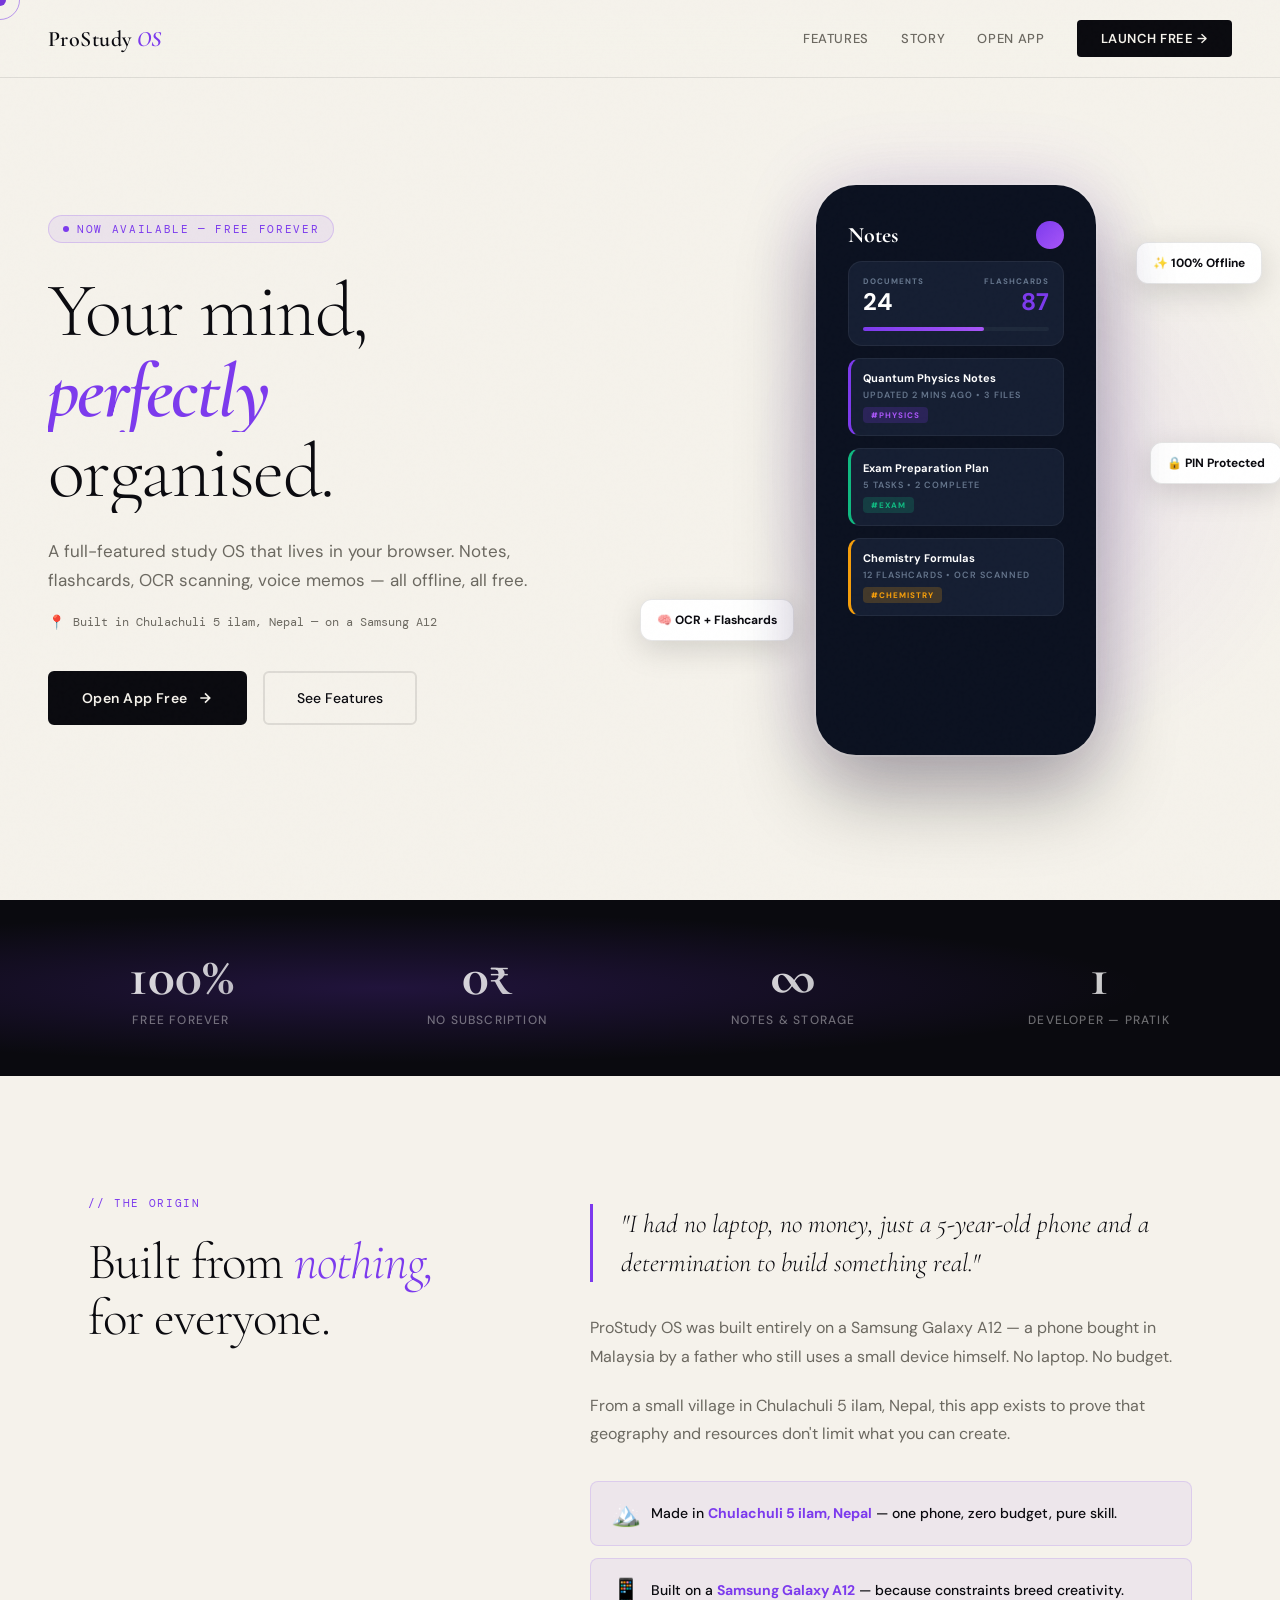
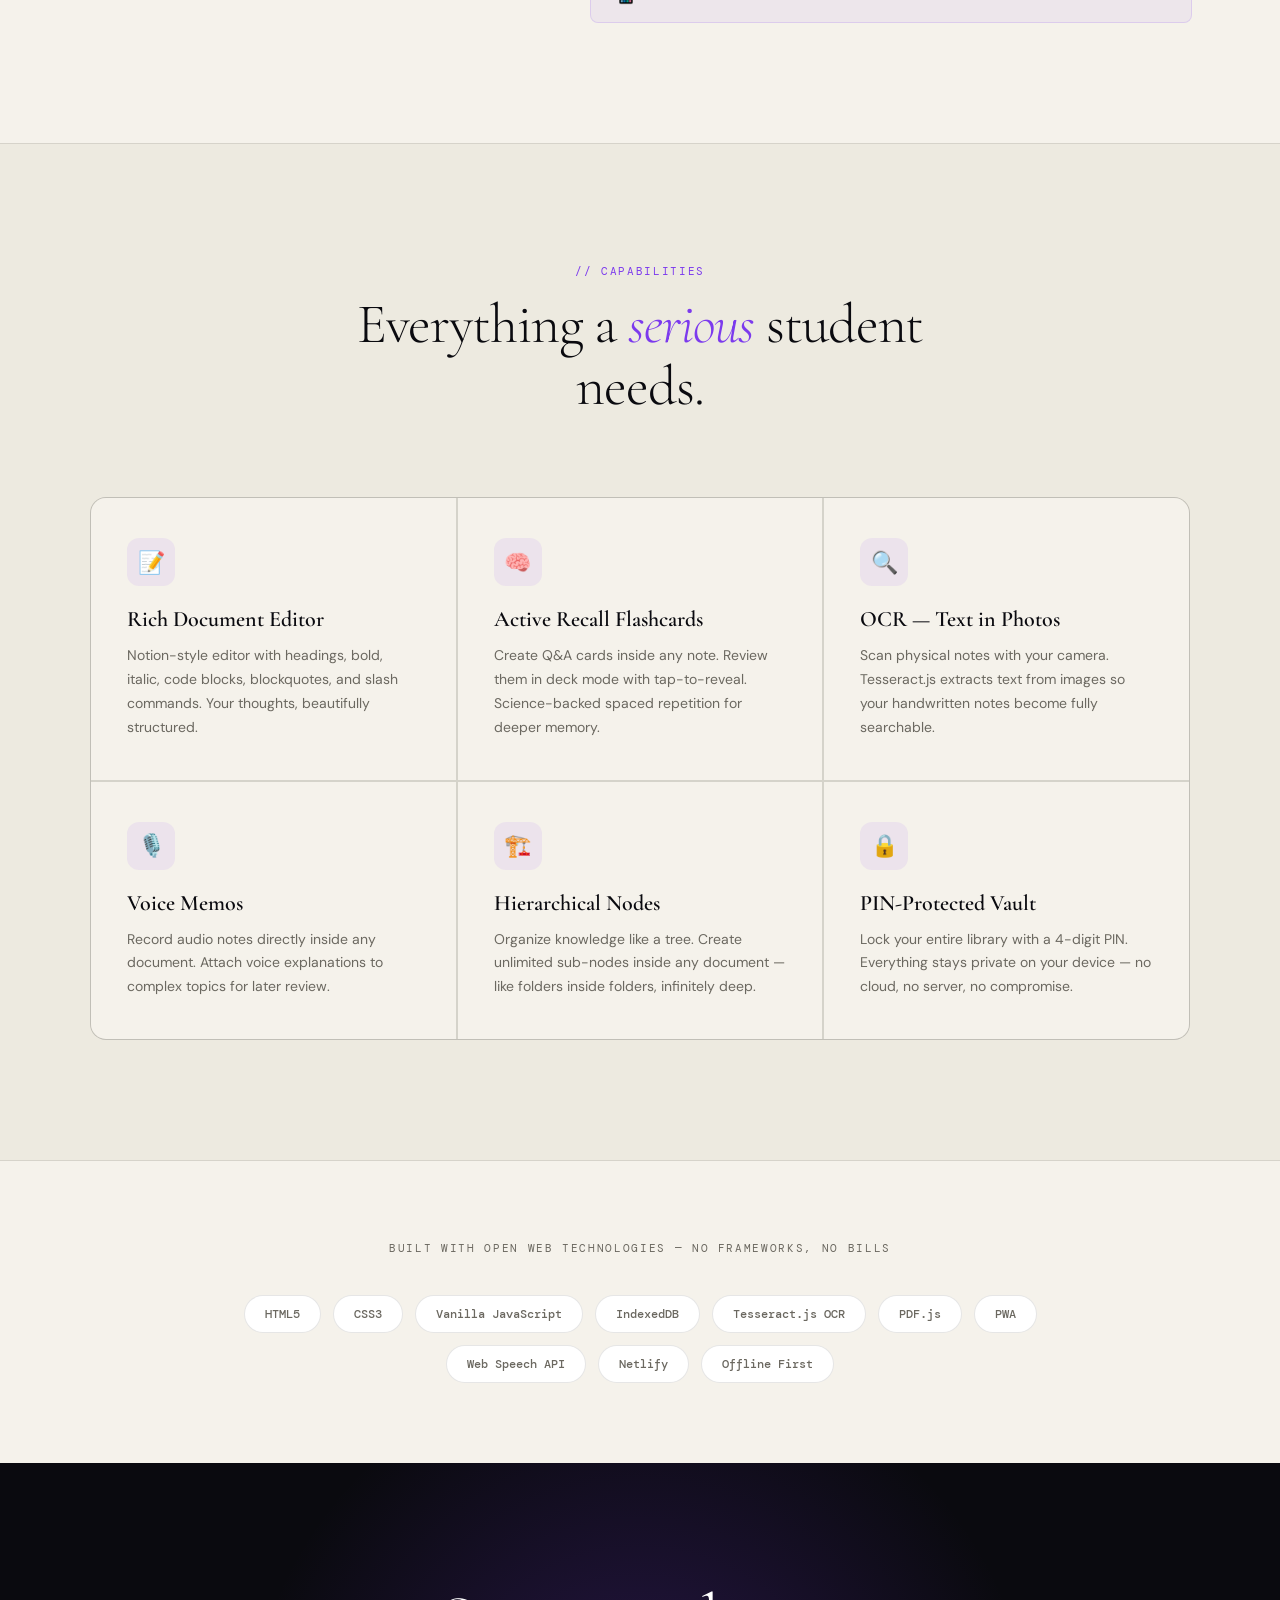
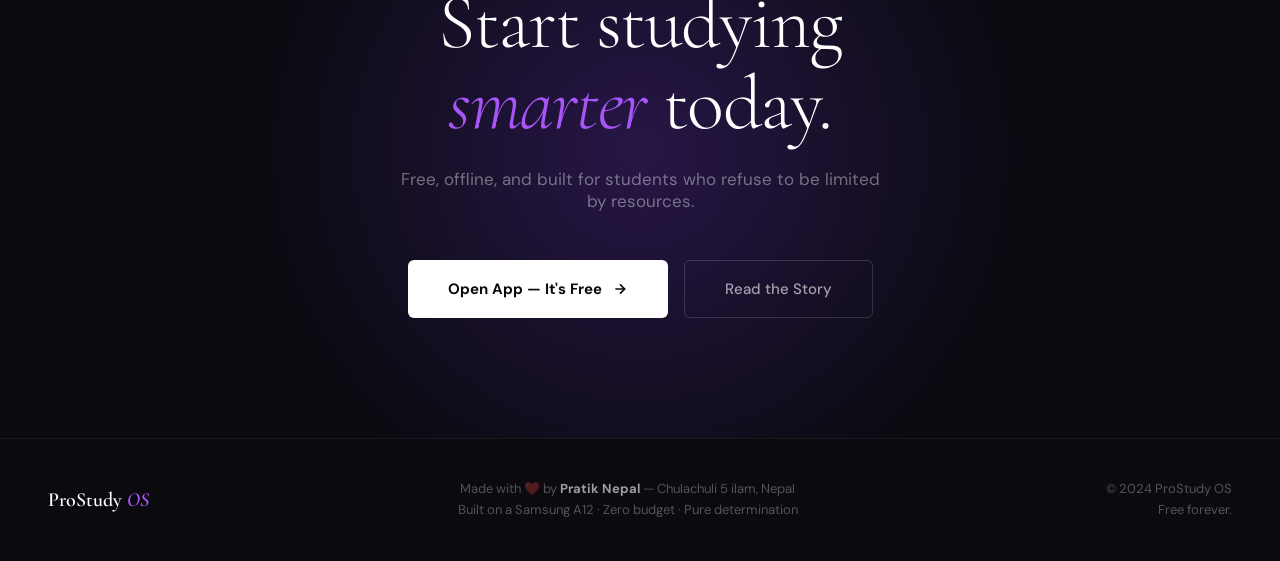
==== commit dfd6b59f: "Add files via upload" ====
--- a/index.html
+++ b/index.html
@@ -130,7 +130,7 @@
         "I had no laptop, no money, just a 5-year-old phone and a determination to build something real."
       </blockquote>
       <p class="story-text">
-        ProStudy OS was built entirely on a Samsung Galaxy A12 — a phone bought second-hand in Malaysia by a father who still uses a ₹1500 device himself. No laptop. No budget. Just Claude AI for planning, AI Studio for code generation, and relentless iteration.
+        ProStudy OS was built entirely on a Samsung Galaxy A12 — a phone bought in Malaysia by a father who still uses a small device himself. No laptop. No budget.
       </p>
       <p class="story-text">
         From a small village in Chulachuli 5 ilam, Nepal, this app exists to prove that geography and resources don't limit what you can create.
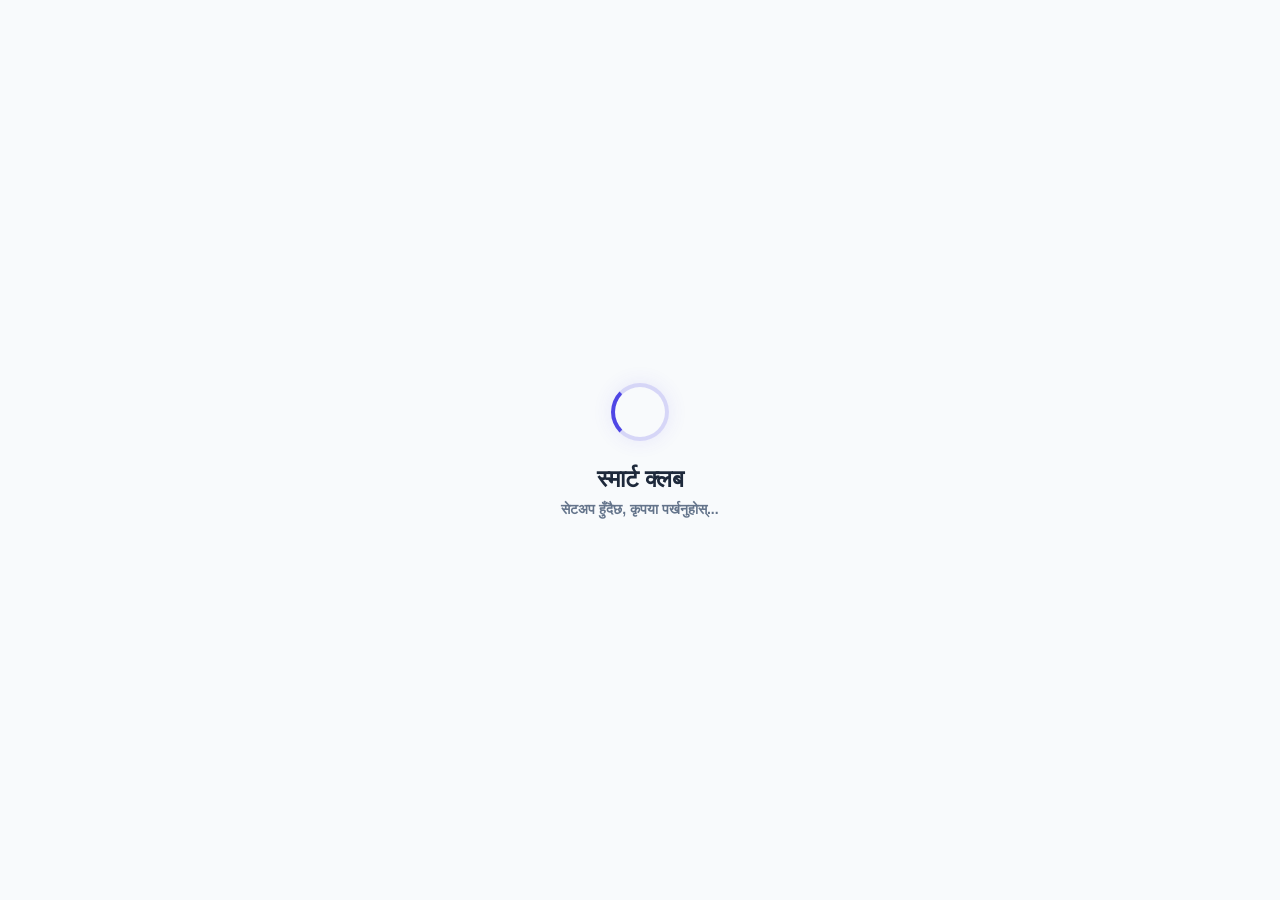
==== commit 438dadf7: "Add files via upload" ====
--- a/index.html
+++ b/index.html
@@ -1,238 +1,1210 @@
 <!DOCTYPE html>
-<html lang="en">
+<html lang="ne">
 <head>
-  <meta charset="UTF-8">
-  <meta name="viewport" content="width=device-width, initial-scale=1.0">
-  <title>ProStudy OS — Library of Thought</title>
-  <meta name="google-site-verification" content="bYMNA_z-xAUZLuowbV2BUVUvUr4Sc5S-pcBzFxPN8xM" />
-  <link href="https://fonts.googleapis.com/css2?family=Cormorant+Garamond:ital,wght@0,300;0,400;0,600;0,700;1,300;1,600&family=DM+Sans:wght@300;400;500;600&family=DM+Mono:wght@400;500&display=swap" rel="stylesheet">
-  
-  <!-- CSS Link -->
-  <link rel="stylesheet" href="style.css">
+    <meta charset="UTF-8">
+    <meta name="viewport" content="width=device-width, initial-scale=1.0, maximum-scale=1.0, user-scalable=no, viewport-fit=cover">
+    <title>Smart Club Management | Gurukul Pro</title>
+    
+    <!-- PURE CSS SPLASH SCREEN -->
+    <style>
+        #app-splash { position: fixed; inset: 0; background-color: #f8fafc; z-index: 999999; display: flex; flex-direction: column; align-items: center; justify-content: center; transition: opacity 0.6s cubic-bezier(0.16, 1, 0.3, 1); font-family: sans-serif; }
+        .splash-spinner { width: 50px; height: 50px; border: 4px solid rgba(79, 70, 229, 0.2); border-left-color: #4f46e5; border-radius: 50%; animation: spin 1s linear infinite; margin-bottom: 24px; box-shadow: 0 0 20px rgba(79, 70, 229, 0.1); }
+        @keyframes spin { 0% { transform: rotate(0deg); } 100% { transform: rotate(360deg); } }
+        #app-splash h2 { color: #1e293b; font-size: 24px; margin: 0 0 8px 0; font-weight: 800; letter-spacing: -0.5px; }
+        #app-splash p { color: #64748b; font-size: 14px; margin: 0; font-weight: 600; }
+        #splash-error { display: none; margin-top: 20px; background: #fef2f2; color: #ef4444; padding: 12px 20px; border-radius: 12px; font-size: 13px; text-align: center; border: 1px solid #fee2e2; max-width: 80%; line-height: 1.5; font-weight: bold; }
+        body.app-ready #app-splash { opacity: 0; pointer-events: none; }
+        body:not(.app-ready) #root-wrapper { display: none; }
+    </style>
+
+    <!-- ULTIMATE OFFLINE UI CACHER (The Jugaad) -->
+    <script>
+        const CDN_TAILWIND = "https://cdn.tailwindcss.com";
+        const CDN_FA = "https://cdnjs.cloudflare.com/ajax/libs/font-awesome/6.4.0/css/all.min.css";
+        
+        function initOfflineUI() {
+            let cachedTailwind = localStorage.getItem('cache_tailwind_v3');
+            let cachedFA = localStorage.getItem('cache_fa_v3');
+
+            const forceAppStart = () => {
+                document.body.classList.add('app-ready');
+                const sp = document.getElementById('app-splash');
+                if(sp) sp.remove();
+            };
+
+            const checkReady = () => {
+                let attempts = 0;
+                let checker = setInterval(() => {
+                    if (typeof tailwind !== 'undefined') {
+                        clearInterval(checker);
+                        forceAppStart();
+                    }
+                    attempts++;
+                    if (attempts > 16) { // 8 सेकेन्ड पछि अटोमेटिक खोल्दिने
+                        clearInterval(checker);
+                        forceAppStart();
+                    }
+                }, 500);
+            };
+
+            if (navigator.onLine) {
+                // १. इन्टरनेट हुँदा सिधै ओरिजिनल लिङ्कबाट तान्ने (यसले बटन/आइकन १००% देखाउँछ)
+                let s = document.createElement('script'); s.src = CDN_TAILWIND; document.head.appendChild(s);
+                let l = document.createElement('link'); l.rel = 'stylesheet'; l.href = CDN_FA; document.head.appendChild(l);
+                
+                checkReady();
+
+                // २. ब्याकग्राउन्डमा सुटुक्क कोड तानेर रिपेयर गरी सेभ गर्ने (अर्को पटक अफलाइनको लागि)
+                setTimeout(async () => {
+                    try {
+                        let resT = await fetch(CDN_TAILWIND);
+                        localStorage.setItem('cache_tailwind_v3', await resT.text());
+                        
+                        let resFA = await fetch(CDN_FA);
+                        let txtFA = await resFA.text();
+                        // जुग्गाड: फन्टको लोकल लिङ्कलाई इन्टरनेटको लिङ्कमा बदल्ने
+                        txtFA = txtFA.replace(/\.\.\/webfonts\//g, "https://cdnjs.cloudflare.com/ajax/libs/font-awesome/6.4.0/webfonts/");
+                        localStorage.setItem('cache_fa_v3', txtFA);
+                    } catch(e) { console.log("Background cache failed, Sketchware CORS issue."); }
+                }, 3000);
+
+            } else {
+                // ३. अफलाइन हुँदा सेभ भएको कोड चलाउने
+                if (cachedTailwind || cachedFA) {
+                    if(cachedTailwind) { let s = document.createElement('script'); s.innerHTML = cachedTailwind; document.head.appendChild(s); }
+                    if(cachedFA) { let st = document.createElement('style'); st.innerHTML = cachedFA; document.head.appendChild(st); }
+                    checkReady();
+                } else {
+                    document.getElementById('splash-error').style.display = 'block';
+                    document.querySelector('.splash-spinner').style.display = 'none';
+                    document.getElementById('splash-status').innerText = "पहिलो पटक इन्टरनेट चाहिन्छ!";
+                    setTimeout(forceAppStart, 3000); // ३ सेकेन्ड पछि जसरी नि खोल्दिने
+                }
+            }
+        }
+
+        initOfflineUI();
+    </script>
+
+    <!-- Other Libraries -->
+    <script src="https://cdn.jsdelivr.net/npm/chart.js"></script>
+    <script src="https://cdnjs.cloudflare.com/ajax/libs/html2pdf.js/0.10.1/html2pdf.bundle.min.js"></script>
+    
+    <style>
+        @import url('https://fonts.googleapis.com/css2?family=Mukta:wght@400;500;600;700;800&display=swap');
+        body { 
+            font-family: 'Mukta', sans-serif; 
+            -webkit-tap-highlight-color: transparent; 
+            background-color: #f8fafc;
+            transition: background-color 0.3s ease, color 0.3s ease;
+        }
+        .no-scrollbar::-webkit-scrollbar { display: none; }
+        .no-scrollbar { -ms-overflow-style: none; scrollbar-width: none; }
+        
+        /* Smooth Animations */
+        .modal-enter { animation: slideUp 0.5s cubic-bezier(0.16, 1, 0.3, 1) forwards; }
+        .fade-in { animation: fadeIn 0.5s cubic-bezier(0.16, 1, 0.3, 1) forwards; }
+        @keyframes slideUp { from { opacity: 0; transform: translateY(80px) scale(0.97); } to { opacity: 1; transform: translateY(0) scale(1); } }
+        @keyframes fadeIn { from { opacity: 0; transform: translateY(15px); } to { opacity: 1; transform: translateY(0); } }
+        
+        /* Toast Notification */
+        .toast { transition: all 0.5s cubic-bezier(0.68, -0.55, 0.265, 1.55); transform: translateY(-150%); opacity: 0; z-index: 9999; }
+        .toast.show { transform: translateY(0); opacity: 1; }
+        
+        /* Premium Glassmorphism */
+        .glass-modal { background: rgba(15, 23, 42, 0.4); backdrop-filter: blur(12px); -webkit-backdrop-filter: blur(12px); }
+        .glass-nav { 
+            background: rgba(255, 255, 255, 0.85); 
+            backdrop-filter: blur(20px); -webkit-backdrop-filter: blur(20px); 
+            border-top: 1px solid rgba(255, 255, 255, 0.6); 
+            box-shadow: 0 -10px 40px rgba(0, 0, 0, 0.03);
+        }
+        .glass-header {
+            background: rgba(248, 250, 252, 0.85);
+            backdrop-filter: blur(20px); -webkit-backdrop-filter: blur(20px);
+            border-bottom: 1px solid rgba(226, 232, 240, 0.6);
+        }
+        
+        /* Chat UI */
+        .chat-bubble-me { border-radius: 20px 20px 4px 20px; background: linear-gradient(135deg, var(--theme-accent, #4f46e5), var(--theme-accent-light, #6366f1)); color: white; box-shadow: 0 4px 15px rgba(79, 70, 229, 0.25); }
+        .chat-bubble-other { border-radius: 20px 20px 20px 4px; background: #ffffff; color: #1e293b; border: 1px solid rgba(226, 232, 240, 0.8); box-shadow: 0 4px 15px rgba(0,0,0,0.03); }
+        
+        /* Inputs */
+        input:focus, textarea:focus, select:focus { 
+            box-shadow: 0 0 0 4px rgba(99, 102, 241, 0.15); 
+            outline: none; border-color: var(--theme-accent, #818cf8) !important; 
+        }
+        
+        /* Masonry Grid */
+        .masonry { column-count: 2; column-gap: 1rem; }
+        @media (min-width: 768px) { .masonry { column-count: 3; } }
+        .masonry-item { break-inside: avoid; margin-bottom: 1rem; }
+        
+        /* Upgraded Transparent Minimal FAB */
+        .minimal-fab {
+            position: fixed; bottom: 6.5rem; right: 1.5rem; z-index: 40;
+            color: var(--theme-accent, #4f46e5);
+            transition: all 0.3s cubic-bezier(0.175, 0.885, 0.32, 1.275);
+        }
+        .minimal-fab i {
+            font-size: 3.5rem;
+            background: rgba(255, 255, 255, 0.95);
+            backdrop-filter: blur(10px);
+            border-radius: 50%;
+            box-shadow: 0 10px 25px -5px rgba(79, 70, 229, 0.4), 0 0 0 1px rgba(79, 70, 229, 0.1);
+            line-height: 1;
+        }
+        .minimal-fab:hover { transform: scale(1.08) rotate(5deg); }
+        .minimal-fab:active { transform: scale(0.9); }
+        
+        /* Smooth Card Hover Effect */
+        .card-hover { transition: all 0.3s cubic-bezier(0.4, 0, 0.2, 1); }
+        .card-hover:hover { 
+            transform: translateY(-4px); 
+            box-shadow: 0 20px 25px -5px rgba(0, 0, 0, 0.05), 0 8px 10px -6px rgba(0, 0, 0, 0.01); 
+            border-color: #e0e7ff; 
+        }
+        
+        /* Premium List Items */
+        .list-item-premium {
+            transition: all 0.2s ease;
+            border-bottom: 1px solid rgba(226, 232, 240, 0.6);
+        }
+        .list-item-premium:hover { background-color: #f8fafc; border-radius: 1rem; border-color: transparent; box-shadow: 0 4px 6px -1px rgba(0, 0, 0, 0.03); transform: scale(1.01); padding-left: 1.25rem; padding-right: 1.25rem; }
+        
+        /* Search Highlight */
+        .search-hl { background-color: #fef08a; color: #1e293b; padding: 0 2px; border-radius: 4px; font-weight: bold; }
+
+        /* --- THEME CUSTOMIZER STYLES --- */
+        body.dark-theme { background-color: #0f172a !important; color: #f1f5f9 !important; }
+        body.dark-theme .bg-white { background-color: #1e293b !important; border-color: #334155 !important; }
+        body.dark-theme .bg-slate-50 { background-color: #0f172a !important; border-color: #1e293b !important; }
+        body.dark-theme .text-slate-800, body.dark-theme .text-slate-900 { color: #f8fafc !important; }
+        body.dark-theme .text-slate-700 { color: #f1f5f9 !important; }
+        body.dark-theme .text-slate-600 { color: #cbd5e1 !important; }
+        body.dark-theme .border-slate-200 { border-color: #334155 !important; }
+        body.dark-theme .border-slate-100 { border-color: #1e293b !important; }
+        body.dark-theme .glass-header, body.dark-theme .glass-nav { background: rgba(15, 23, 42, 0.85) !important; border-color: rgba(255,255,255,0.05) !important; box-shadow: 0 -10px 40px rgba(0,0,0,0.2) !important; }
+        body.dark-theme .chat-bubble-other { background-color: #334155 !important; color: #f1f5f9 !important; border-color: #475569 !important; }
+        body.dark-theme input, body.dark-theme textarea, body.dark-theme select { background-color: #0f172a !important; color: #f8fafc !important; border-color: #334155 !important; }
+        body.dark-theme .card-hover:hover { border-color: #4f46e5 !important; box-shadow: 0 20px 25px -5px rgba(0,0,0,0.3) !important; }
+        body.dark-theme .bg-slate-100 { background-color: #1e293b !important; }
+        
+        /* Accent Color Mapping */
+        [data-accent="emerald"] { --theme-accent: #059669; --theme-accent-light: #10b981; }
+        [data-accent="emerald"] .text-indigo-600, [data-accent="emerald"] .text-indigo-700 { color: var(--theme-accent) !important; }
+        [data-accent="emerald"] .bg-indigo-600, [data-accent="emerald"] .from-indigo-600 { background-color: var(--theme-accent) !important; background-image: none !important; }
+        [data-accent="emerald"] .bg-indigo-50 { background-color: #ecfdf5 !important; }
+        [data-accent="emerald"] .border-indigo-200, [data-accent="emerald"] .border-indigo-100 { border-color: #a7f3d0 !important; }
+        
+        [data-accent="rose"] { --theme-accent: #e11d48; --theme-accent-light: #f43f5e; }
+        [data-accent="rose"] .text-indigo-600, [data-accent="rose"] .text-indigo-700 { color: var(--theme-accent) !important; }
+        [data-accent="rose"] .bg-indigo-600, [data-accent="rose"] .from-indigo-600 { background-color: var(--theme-accent) !important; background-image: none !important; }
+        [data-accent="rose"] .bg-indigo-50 { background-color: #fff1f2 !important; }
+        [data-accent="rose"] .border-indigo-200, [data-accent="rose"] .border-indigo-100 { border-color: #fecdd3 !important; }
+        
+        /* Pure JS Chart CSS */
+        .stat-bar-container { display: flex; align-items: flex-end; height: 120px; gap: 8px; border-bottom: 2px solid #e2e8f0; padding-bottom: 5px; }
+        .stat-bar { flex: 1; background: var(--theme-accent, #4f46e5); border-radius: 4px 4px 0 0; min-height: 5px; transition: height 1s ease; position: relative; }
+        .stat-bar span { position: absolute; top: -20px; left: 50%; transform: translateX(-50%); font-size: 10px; font-weight: bold; }
+        body.dark-theme .stat-bar-container { border-color: #334155; }
+    </style>
 </head>
-<body>
-
-  <!-- Custom Cursor -->
-  <div class="cursor" id="cursor"></div>
-  <div class="cursor-ring" id="cursorRing"></div>
-
-  <!-- NAV -->
-  <nav>
-    <a href="#" class="nav-logo">ProStudy <span>OS</span></a>
-    <div class="nav-links">
-      <a href="#features">Features</a>
-      <a href="#story">Story</a>
-      <a href="https://github.com/mmdkjeiie-coder/Pro-Study-os-app-apk/releases/download/V1/Notesapp_release.apk" target="_blank">Open App</a>
-      <a href="https://github.com/mmdkjeiie-coder/Pro-Study-os-app-apk/releases/download/V1/Notesapp_release.apk" target="_blank" class="nav-cta">Launch Free →</a>
+<body class="flex justify-center h-[100dvh] overflow-hidden text-slate-800 relative bg-slate-50 md:bg-slate-100" data-accent="indigo">
+    
+    <!-- INITIALIZATION SPLASH SCREEN -->
+    <div id="app-splash">
+        <div class="splash-spinner"></div>
+        <h2>स्मार्ट क्लब</h2>
+        <p id="splash-status">सेटअप हुँदैछ, कृपया पर्खनुहोस्...</p>
+        <div id="splash-error">
+            एपलाई पहिलो पटक खोल्न इन्टरनेट आवश्यक छ। <br> कृपया डाटा अन गरी एप फेरि खोल्नुहोस्।
+        </div>
     </div>
-  </nav>
-
-  <!-- HERO -->
-  <section class="hero">
-    <div class="hero-left">
-      <div class="hero-eyebrow">Now Available — Free Forever</div>
-      <h1 class="hero-title">
-        <span class="line"><span>Your mind,</span></span>
-        <span class="line"><span><em>perfectly</em></span></span>
-        <span class="line"><span>organised.</span></span>
-      </h1>
-      <p class="hero-sub">
-        A full-featured study OS that lives in your browser. Notes, flashcards, OCR scanning, voice memos — all offline, all free.
-      </p>
-      <p class="hero-origin">Built in Chulachuli 5 ilam, Nepal — on a Samsung A12</p>
-      <div class="hero-actions">
-        <a href="https://github.com/mmdkjeiie-coder/Pro-Study-os-app-apk/releases/download/V1/Notesapp_release.apk" target="_blank" class="btn-primary">
-          Open App Free
-          <svg width="16" height="16" viewBox="0 0 24 24" fill="none" stroke="currentColor" stroke-width="2.5"><path d="M5 12h14M12 5l7 7-7 7"/></svg>
-        </a>
-        <a href="#features" class="btn-secondary">
-          See Features
-        </a>
-      </div>
+
+    <!-- ROOT WRAPPER FOR APP -->
+    <div id="root-wrapper" class="w-full h-full max-w-2xl mx-auto bg-[#f8fafc] relative flex flex-col shadow-[0_0_50px_rgba(0,0,0,0.05)] overflow-hidden sm:border-x border-slate-200/60">
+        
+        <div id="toast-container" class="fixed top-safe pt-6 left-1/2 transform -translate-x-1/2 z-[100] flex flex-col gap-3 w-11/12 max-w-md pointer-events-none"></div>
+
+        <!-- LOGIN VIEW -->
+        <div id="login-view" class="absolute inset-0 bg-white/60 backdrop-blur-3xl z-50 flex flex-col justify-center px-8 transition-opacity duration-700 overflow-hidden">
+            <div class="absolute top-[-10%] left-[-10%] w-72 h-72 bg-indigo-400 rounded-full mix-blend-multiply filter blur-3xl opacity-30 animate-pulse"></div>
+            <div class="absolute bottom-[-10%] right-[-10%] w-72 h-72 bg-purple-400 rounded-full mix-blend-multiply filter blur-3xl opacity-30 animate-pulse" style="animation-delay: 2s;"></div>
+            
+            <div class="relative z-10 bg-white/80 backdrop-blur-xl p-8 rounded-[2.5rem] shadow-[0_20px_40px_-15px_rgba(0,0,0,0.05)] border border-white">
+                <div class="text-center mb-10 fade-in">
+                    <div class="w-28 h-28 bg-gradient-to-br from-indigo-600 to-purple-600 rounded-[2rem] flex items-center justify-center mx-auto mb-6 shadow-[0_15px_30px_rgba(79,70,229,0.3)] transform -rotate-3 transition-transform hover:rotate-0 duration-500"><i class="fa-solid fa-om text-white text-5xl"></i></div>
+                    <h1 class="text-4xl font-black text-transparent bg-clip-text bg-gradient-to-r from-indigo-700 to-purple-700 tracking-tight">स्मार्ट क्लब</h1>
+                    <p class="text-slate-500 font-bold mt-2 tracking-wide">गुरुकुल व्यवस्थापन प्रणाली</p>
+                </div>
+                <div class="relative z-10 space-y-5 fade-in" style="animation-delay: 0.1s;">
+                    <div class="relative"><i class="fa-solid fa-key absolute left-5 top-1/2 transform -translate-y-1/2 text-slate-400 text-lg"></i><input type="text" id="auth-code" placeholder="इनभाइट कोड (Invite Code)" class="w-full pl-14 pr-5 py-4 bg-slate-50/50 backdrop-blur-sm rounded-2xl border border-slate-200 focus:border-indigo-500 font-bold text-slate-700 uppercase tracking-widest shadow-inner transition-all text-lg"></div>
+                    <button id="login-btn" class="w-full bg-gradient-to-r from-indigo-600 to-purple-600 text-white font-bold text-lg py-4 rounded-2xl shadow-[0_10px_20px_rgba(79,70,229,0.25)] hover:shadow-[0_15px_25px_rgba(79,70,229,0.35)] active:scale-95 transition-all mt-2">प्रवेश गर्नुहोस् <i class="fa-solid fa-arrow-right-to-bracket ml-2"></i></button>
+                </div>
+            </div>
+            <p class="absolute bottom-8 left-0 w-full text-center text-xs font-black text-slate-300 tracking-widest uppercase">Made by Gurukul Pro</p>
+        </div>
+
+        <!-- APP VIEW -->
+        <div id="app-view" class="hidden flex-col h-full relative">
+            <header class="glass-header px-6 py-4 flex justify-between items-center z-20 shrink-0 sticky top-0 shadow-[0_4px_20px_-10px_rgba(0,0,0,0.05)]">
+                <div class="flex items-center gap-4">
+                    <button id="back-btn" class="hidden w-11 h-11 bg-white border border-slate-100 shadow-sm hover:bg-slate-50 rounded-[1rem] flex justify-center items-center text-slate-700 active:scale-90 transition-all"><i class="fa-solid fa-chevron-left text-lg"></i></button>
+                    <div id="header-icon-box" class="w-11 h-11 bg-gradient-to-br from-indigo-50 to-purple-50 border border-indigo-100/50 text-indigo-600 rounded-[1rem] flex justify-center items-center shadow-inner"><i id="header-icon" class="fa-solid fa-bullhorn text-lg"></i></div>
+                    <h1 id="app-header-title" class="text-2xl font-black text-slate-800 tracking-tight">सूचना पाटी</h1>
+                </div>
+                <div class="flex items-center gap-3">
+                    <button id="btn-global-search" class="w-10 h-10 rounded-xl bg-white border border-slate-100 shadow-sm flex items-center justify-center text-indigo-600 hover:bg-indigo-50 transition-colors"><i class="fa-solid fa-magnifying-glass"></i></button>
+                    <span id="sync-badge" class="hidden bg-blue-100 text-blue-600 border border-blue-200 px-3 py-1.5 rounded-xl text-[10px] font-black shadow-sm"><i class="fa-solid fa-rotate fa-spin mr-1"></i> Syncing</span>
+                    <span id="offline-badge" class="hidden bg-rose-100 text-rose-600 border border-rose-200 px-3 py-1.5 rounded-xl text-[10px] font-black shadow-sm"><i class="fa-solid fa-wifi-slash mr-1"></i> Offline</span>
+                    <div class="bg-white px-4 py-2 rounded-xl border border-slate-100 shadow-sm hover:bg-slate-50 transition-colors cursor-pointer"><span id="user-badge" class="text-xs font-black text-indigo-700 uppercase tracking-wider"></span></div>
+                </div>
+            </header>
+
+            <main class="flex-1 overflow-y-auto no-scrollbar pb-32 relative" id="main-content">
+                <!-- WIDGETS -->
+                <div id="birthday-banner" class="hidden mx-5 mt-5 bg-gradient-to-r from-pink-500 to-rose-500 rounded-[1.5rem] p-5 shadow-[0_10px_25px_rgba(244,63,94,0.3)] text-white flex items-center gap-4 animate-bounce border border-white/20"><i class="fa-solid fa-cake-candles text-4xl drop-shadow-md"></i><div><h3 class="font-black text-xl leading-tight drop-shadow-sm">उत्सवको शुभकामना! 🎉</h3><p id="birthday-names" class="text-sm font-bold opacity-90 mt-1"></p></div></div>
+                <div id="upcoming-events-widget" class="hidden mx-5 mt-5 bg-white/80 backdrop-blur-md rounded-[1.5rem] p-5 shadow-sm border border-slate-200 fade-in card-hover"><h3 class="text-xs font-black text-slate-500 uppercase tracking-wider mb-4 flex items-center"><i class="fa-solid fa-calendar-days text-indigo-500 text-base mr-2"></i> आगामी १५ दिनका कार्यक्रमहरू</h3><div id="upcoming-events-list" class="space-y-3"></div></div>
+
+                <!-- 1. NOTICES -->
+                <div id="screen-notices" class="screen-section p-5 space-y-6 fade-in relative">
+                    <div class="relative sticky top-0 z-10 bg-[#f8fafc]/90 backdrop-blur-xl pb-2 pt-1"><i class="fa-solid fa-magnifying-glass absolute left-5 top-1/2 transform -translate-y-1/2 text-slate-400"></i><input type="text" id="search-notices" placeholder="सूचना खोज्नुहोस्..." class="w-full pl-12 pr-5 py-4 bg-white rounded-2xl border border-slate-200 shadow-sm focus:border-indigo-400 font-bold text-slate-700 text-sm transition-all"></div>
+                    <div id="notices-list" class="space-y-6"></div>
+                    <!-- NOTICE FAB Changed to notice-manager-only -->
+                    <button id="fab-notice" class="notice-manager-only hidden minimal-fab"><i class="fa-solid fa-circle-plus"></i></button>
+                </div>
+
+                <!-- 2. EVENTS -->
+                <div id="screen-events" class="screen-section p-5 space-y-5 hidden fade-in relative">
+                    <div class="relative sticky top-0 z-10 bg-[#f8fafc]/90 backdrop-blur-xl pb-2 pt-1"><i class="fa-solid fa-magnifying-glass absolute left-5 top-1/2 transform -translate-y-1/2 text-slate-400"></i><input type="text" id="search-events" placeholder="कार्यक्रम खोज्नुहोस्..." class="w-full pl-12 pr-5 py-4 bg-white rounded-2xl border border-slate-200 shadow-sm focus:border-indigo-400 font-bold text-slate-700 text-sm transition-all"></div>
+                    <div id="events-list" class="space-y-5"></div>
+                    <button id="fab-event" class="admin-only hidden minimal-fab"><i class="fa-solid fa-circle-plus"></i></button>
+                </div>
+
+                <!-- 3. CHAT -->
+                <div id="screen-chat" class="screen-section hidden absolute inset-0 z-20 flex flex-col bg-slate-50 fade-in pb-[85px]">
+                    <div class="bg-white/80 backdrop-blur-md p-4 text-center border-b border-slate-200 shrink-0 shadow-sm z-10 flex justify-center items-center gap-3"><span class="relative flex h-3 w-3"><span class="animate-ping absolute inline-flex h-full w-full rounded-full bg-emerald-400 opacity-75"></span><span class="relative inline-flex rounded-full h-3 w-3 bg-emerald-500"></span></span><p class="text-sm font-black text-slate-700 tracking-wide">आधिकारिक क्लब म्यासेन्जर</p></div>
+                    <div id="chat-list" class="flex-1 overflow-y-auto p-5 space-y-5 no-scrollbar bg-slate-50/50"></div>
+                    <form id="form-chat" class="p-4 bg-white/90 backdrop-blur-xl border-t border-slate-200 flex gap-3 shrink-0 shadow-[0_-10px_20px_-5px_rgba(0,0,0,0.05)]"><input type="text" id="chat-input" placeholder="म्यासेज लेख्नुहोस्..." autocomplete="off" required class="flex-1 p-4 rounded-[1.5rem] bg-slate-100 border border-transparent focus:bg-white focus:border-indigo-300 text-sm font-bold shadow-inner transition-all"><button type="submit" class="w-14 h-14 bg-gradient-to-r from-indigo-600 to-purple-600 text-white rounded-full flex items-center justify-center shadow-lg hover:shadow-xl active:scale-90 transition-all"><i class="fa-solid fa-paper-plane text-lg"></i></button></form>
+                </div>
+
+                <!-- 4. FINANCE -->
+                <div id="screen-finance" class="screen-section p-5 hidden fade-in h-full flex flex-col gap-5 relative">
+                    <div id="finance-export-area" class="flex flex-col gap-5 flex-1 h-full">
+                        <div class="bg-gradient-to-br from-slate-800 to-slate-900 rounded-[2rem] p-7 shadow-[0_20px_40px_-10px_rgba(15,23,42,0.3)] relative overflow-hidden shrink-0 border border-slate-700/50 card-hover"><div class="absolute top-[-20%] right-[-10%] w-40 h-40 bg-emerald-500 rounded-full mix-blend-screen filter blur-[40px] opacity-20"></div><div class="flex justify-between items-start relative z-10"><div><p class="text-slate-400 text-xs font-black uppercase tracking-widest mb-1">कुल बचत (नेट ब्यालेन्स)</p><h2 class="text-5xl font-black text-white tracking-tight drop-shadow-md">रु. <span id="display-net-balance">0</span></h2></div><button id="btn-edit-fund" class="admin-only hidden w-12 h-12 bg-white/10 rounded-2xl text-white flex items-center justify-center hover:bg-white/20 transition-colors backdrop-blur-md border border-white/10"><i class="fa-solid fa-vault text-xl"></i></button></div><div class="grid grid-cols-2 gap-5 mt-8 pt-5 border-t border-slate-700/60 relative z-10"><div><p class="text-slate-400 text-[11px] font-bold uppercase mb-1 flex items-center gap-1.5"><i class="fa-solid fa-arrow-down text-emerald-400 bg-emerald-400/10 p-1 rounded-md"></i> कुल आम्दानी</p><p class="font-black text-emerald-400 text-xl leading-tight">रु. <span id="display-total-income">0</span></p><p class="text-[10px] text-emerald-500/80 font-bold mt-1">(जरिवाना सहित: रु. <span id="display-fines-income">0</span>)</p></div><div><p class="text-slate-400 text-[11px] font-bold uppercase mb-1 flex items-center gap-1.5"><i class="fa-solid fa-arrow-up text-rose-400 bg-rose-400/10 p-1 rounded-md"></i> कुल खर्च</p><p class="font-black text-rose-400 text-xl">रु. <span id="display-total-expense">0</span></p></div></div><div class="mt-6 flex gap-3 relative z-10" data-html2canvas-ignore><button id="btn-toggle-chart" class="flex-1 bg-white/10 hover:bg-white/20 text-white py-3 rounded-[1rem] text-xs font-black border border-white/10 transition-colors backdrop-blur-sm shadow-sm"><i class="fa-solid fa-chart-pie mr-1.5"></i> ग्राफ हेर्नुहोस्</button><button id="btn-download-pdf" class="flex-1 bg-emerald-500/20 hover:bg-emerald-500/30 text-emerald-300 py-3 rounded-[1rem] text-xs font-black border border-emerald-500/30 transition-colors backdrop-blur-sm shadow-sm"><i class="fa-solid fa-file-pdf mr-1.5"></i> PDF डाउनलोड</button></div><div id="chart-container" class="hidden mt-5 bg-black/20 p-5 rounded-3xl backdrop-blur-md border border-white/10 shadow-inner"><canvas id="financeChart"></canvas></div></div>
+                        <div class="bg-white rounded-[2rem] shadow-sm border border-slate-200 flex-1 flex flex-col overflow-hidden relative"><div class="bg-slate-50/90 backdrop-blur-md p-5 border-b border-slate-100 flex justify-between items-center sticky top-0 z-10"><h3 class="font-black text-slate-800 text-base flex items-center"><i class="fa-solid fa-list-ul text-indigo-500 mr-2.5 bg-indigo-50 p-1.5 rounded-lg"></i> कारोबार विवरण</h3></div><div id="finance-list" class="flex-1 overflow-y-auto p-3 space-y-1 no-scrollbar pb-32"></div></div>
+                    </div>
+                    <button id="fab-finance" class="admin-only hidden minimal-fab" data-html2canvas-ignore><i class="fa-solid fa-circle-plus"></i></button>
+                </div>
+
+                <!-- 5. MORE -->
+                <div id="screen-more" class="screen-section hidden flex flex-col p-5 fade-in min-h-full">
+                    <!-- Profile Card -->
+                    <div class="bg-white p-5 sm:p-6 rounded-[2rem] shadow-sm border border-slate-200 mb-8 flex items-center gap-4 sm:gap-6 relative overflow-hidden card-hover shrink-0">
+                        <div class="absolute top-0 right-0 w-32 h-32 bg-indigo-50 rounded-bl-full -z-10 opacity-70"></div>
+                        <img id="my-profile-img" src="" class="w-20 h-20 sm:w-24 sm:h-24 shrink-0 rounded-[1.5rem] object-cover border-[3px] border-white shadow-md hidden">
+                        <div class="w-20 h-20 sm:w-24 sm:h-24 shrink-0 bg-gradient-to-br from-indigo-500 to-purple-600 text-white rounded-[1.5rem] flex items-center justify-center text-4xl sm:text-5xl font-black shadow-[0_10px_20px_rgba(79,70,229,0.25)] border-[3px] border-white" id="profile-avatar-fallback"></div>
+                        <div class="flex-1 min-w-0">
+                            <h3 id="profile-name" class="font-black text-slate-900 text-xl sm:text-2xl tracking-tight drop-shadow-sm break-words leading-tight"></h3>
+                            <p id="profile-role" class="text-sm font-black text-indigo-600 mt-1.5 bg-indigo-50 border border-indigo-100 inline-block px-3 py-1 rounded-lg shadow-sm truncate max-w-full"></p>
+                        </div>
+                    </div>
+                    
+                    <h4 class="font-black text-slate-400 text-xs uppercase tracking-widest mb-4 ml-2 flex items-center shrink-0"><i class="fa-solid fa-grip-vertical mr-2"></i> क्लब व्यवस्थापन मेनु</h4>
+                    <div class="grid grid-cols-2 md:grid-cols-3 gap-4 mb-8 shrink-0">
+                        <button class="nav-sub-btn bg-white p-5 rounded-[1.5rem] border border-slate-200 shadow-sm flex flex-col items-center justify-center gap-3 active:scale-95 transition-all hover:border-blue-300 card-hover group" data-target="screen-directory" data-title="सदस्य विवरण"><div class="w-12 h-12 rounded-2xl bg-blue-50 text-blue-500 flex items-center justify-center text-2xl group-hover:scale-110 transition-transform shadow-inner"><i class="fa-solid fa-address-book"></i></div><span class="font-black text-xs text-slate-700">सदस्यहरू</span></button>
+                        <button class="nav-sub-btn bg-white p-5 rounded-[1.5rem] border border-slate-200 shadow-sm flex flex-col items-center justify-center gap-3 active:scale-95 transition-all hover:border-purple-300 card-hover group" data-target="screen-minutes" data-title="बैठक माइन्युट"><div class="w-12 h-12 rounded-2xl bg-purple-50 text-purple-500 flex items-center justify-center text-2xl group-hover:scale-110 transition-transform shadow-inner"><i class="fa-solid fa-file-signature"></i></div><span class="font-black text-xs text-slate-700">माइन्युट</span></button>
+                        <button class="nav-sub-btn bg-white p-5 rounded-[1.5rem] border border-slate-200 shadow-sm flex flex-col items-center justify-center gap-3 active:scale-95 transition-all hover:border-emerald-300 card-hover group" data-target="screen-inventory" data-title="सामग्री विवरण"><div class="w-12 h-12 rounded-2xl bg-emerald-50 text-emerald-500 flex items-center justify-center text-2xl group-hover:scale-110 transition-transform shadow-inner"><i class="fa-solid fa-boxes-stacked"></i></div><span class="font-black text-xs text-slate-700">सामग्री</span></button>
+                        <button class="nav-sub-btn bg-white p-5 rounded-[1.5rem] border border-slate-200 shadow-sm flex flex-col items-center justify-center gap-3 active:scale-95 transition-all hover:border-rose-300 card-hover group" data-target="screen-fines" data-title="जरिवाना खाता"><div class="w-12 h-12 rounded-2xl bg-rose-50 text-rose-500 flex items-center justify-center text-2xl group-hover:scale-110 transition-transform shadow-inner"><i class="fa-solid fa-scale-balanced"></i></div><span class="font-black text-xs text-slate-700">जरिवाना</span></button>
+                        <button class="nav-sub-btn bg-white p-5 rounded-[1.5rem] border border-slate-200 shadow-sm flex flex-col items-center justify-center gap-3 active:scale-95 transition-all hover:border-amber-300 card-hover group" data-target="screen-rules" data-title="नियम सङ्ग्रह"><div class="w-12 h-12 rounded-2xl bg-amber-50 text-amber-500 flex items-center justify-center text-2xl group-hover:scale-110 transition-transform shadow-inner"><i class="fa-solid fa-book-open"></i></div><span class="font-black text-xs text-slate-700">नियम सङ्ग्रह</span></button>
+                        <button class="nav-sub-btn bg-white p-5 rounded-[1.5rem] border border-slate-200 shadow-sm flex flex-col items-center justify-center gap-3 active:scale-95 transition-all hover:border-pink-300 card-hover group" data-target="screen-gallery" data-title="तस्बिर सङ्ग्रह"><div class="w-12 h-12 rounded-2xl bg-pink-50 text-pink-500 flex items-center justify-center text-2xl group-hover:scale-110 transition-transform shadow-inner"><i class="fa-solid fa-images"></i></div><span class="font-black text-xs text-slate-700">तस्बिर सङ्ग्रह</span></button>
+                        
+                        <!-- NEW PREMIUM FEATURES MENUS -->
+                        <button class="nav-sub-btn admin-only hidden bg-white p-5 rounded-[1.5rem] border border-slate-200 shadow-sm flex flex-col items-center justify-center gap-3 active:scale-95 transition-all hover:border-slate-400 card-hover group" data-target="screen-recycle-bin" data-title="Recycle Bin"><div class="w-12 h-12 rounded-2xl bg-slate-100 text-slate-500 flex items-center justify-center text-2xl group-hover:scale-110 transition-transform shadow-inner"><i class="fa-solid fa-trash-arrow-up"></i></div><span class="font-black text-xs text-slate-700">Recycle Bin</span></button>
+                        <button class="nav-sub-btn admin-only hidden bg-white p-5 rounded-[1.5rem] border border-slate-200 shadow-sm flex flex-col items-center justify-center gap-3 active:scale-95 transition-all hover:border-teal-300 card-hover group" data-target="screen-backup" data-title="डेटा ब्याकअप"><div class="w-12 h-12 rounded-2xl bg-teal-50 text-teal-500 flex items-center justify-center text-2xl group-hover:scale-110 transition-transform shadow-inner"><i class="fa-solid fa-database"></i></div><span class="font-black text-xs text-slate-700">डेटा ब्याकअप</span></button>
+                        <button class="nav-sub-btn bg-white p-5 rounded-[1.5rem] border border-slate-200 shadow-sm flex flex-col items-center justify-center gap-3 active:scale-95 transition-all hover:border-cyan-300 card-hover group" data-target="screen-statistics" data-title="ड्यासबोर्ड"><div class="w-12 h-12 rounded-2xl bg-cyan-50 text-cyan-500 flex items-center justify-center text-2xl group-hover:scale-110 transition-transform shadow-inner"><i class="fa-solid fa-chart-simple"></i></div><span class="font-black text-xs text-slate-700">तथ्याङ्क</span></button>
+                        <button class="nav-sub-btn bg-white p-5 rounded-[1.5rem] border border-slate-200 shadow-sm flex flex-col items-center justify-center gap-3 active:scale-95 transition-all hover:border-indigo-300 card-hover group" data-target="screen-theme" data-title="थिम सेटिङ"><div class="w-12 h-12 rounded-2xl bg-indigo-50 text-indigo-500 flex items-center justify-center text-2xl group-hover:scale-110 transition-transform shadow-inner"><i class="fa-solid fa-palette"></i></div><span class="font-black text-xs text-slate-700">थिम डिजाइन</span></button>
+                        <button class="nav-sub-btn admin-only hidden bg-white p-5 rounded-[1.5rem] border border-slate-200 shadow-sm flex flex-col items-center justify-center gap-3 active:scale-95 transition-all hover:border-orange-300 card-hover group" data-target="screen-archive" data-title="पुरानो रेकर्ड (Archive)"><div class="w-12 h-12 rounded-2xl bg-orange-50 text-orange-500 flex items-center justify-center text-2xl group-hover:scale-110 transition-transform shadow-inner"><i class="fa-solid fa-box-archive"></i></div><span class="font-black text-xs text-slate-700">Archive</span></button>
+
+                        <button id="btn-admin-update" class="admin-only hidden bg-gradient-to-r from-indigo-50 to-blue-50 border-indigo-200 p-5 rounded-[1.5rem] border shadow-sm flex flex-col items-center justify-center gap-3 active:scale-95 transition-all hover:shadow-md col-span-2 md:col-span-3 card-hover"><div class="w-12 h-12 rounded-2xl bg-indigo-600 text-white flex items-center justify-center text-2xl shadow-[0_8px_15px_rgba(79,70,229,0.3)]"><i class="fa-solid fa-cloud-arrow-up"></i></div><span class="font-black text-sm text-indigo-700 tracking-wide">एप अपडेट नियन्त्रण प्यानल</span></button>
+                    </div>
+                    <button id="logout-btn" class="mt-auto mb-6 w-full bg-rose-50 hover:bg-rose-100 p-5 rounded-[1.5rem] border border-rose-200 flex justify-center items-center gap-3 text-rose-600 font-black text-lg active:scale-95 transition-all shadow-sm shrink-0"><i class="fa-solid fa-power-off text-xl"></i> सुरक्षित लगआउट</button>
+                </div>
+
+                <!-- SUB-SCREENS -->
+                <div id="screen-directory" class="screen-section p-5 space-y-5 hidden fade-in"><div class="admin-only hidden bg-white p-6 rounded-[2rem] shadow-sm border border-indigo-100 mb-6 relative overflow-hidden card-hover"><h3 class="font-black text-slate-800 mb-5 flex items-center gap-2.5 text-lg"><i class="fa-solid fa-user-plus text-indigo-500 bg-indigo-50 p-2 rounded-xl"></i> नयाँ सदस्य थप्नुहोस्</h3><div class="flex flex-col gap-4"><input type="text" id="invite-name" placeholder="पूरा नाम *" class="w-full p-4 border rounded-2xl bg-slate-50 font-bold"><div class="flex gap-3"><select id="invite-role" class="w-1/2 p-4 border rounded-2xl bg-slate-50 font-bold text-sm outline-none focus:border-indigo-400"><option value="" disabled selected>पद छान्नुहोस्</option><option value="अध्यक्ष">अध्यक्ष</option><option value="उपाध्यक्ष">उपाध्यक्ष</option><option value="सचिव">सचिव</option><option value="सह-सचिव">सह-सचिव</option><option value="कोषाध्यक्ष">कोषाध्यक्ष</option><option value="सदस्य">सदस्य</option><option value="शिक्षक">शिक्षक</option><option value="प्रधानाध्यापक">प्रधानाध्यापक</option><option value="संरक्षक">संरक्षक</option></select><button id="btn-generate-code" class="w-1/2 bg-indigo-600 text-white rounded-2xl font-black shadow-md hover:shadow-lg hover:bg-indigo-700 transition-all active:scale-95">कोड बनाउनुहोस्</button></div></div><div id="new-invite-code-container" class="hidden mt-5 text-center border-2 border-dashed border-emerald-400 bg-emerald-50 py-4 rounded-2xl cursor-pointer hover:bg-emerald-100 transition-colors shadow-inner"><h2 id="new-invite-code" class="text-4xl font-black text-emerald-700 tracking-widest drop-shadow-sm"></h2><p class="text-[10px] font-bold text-emerald-600 mt-1 uppercase">कपि गर्न थिच्नुहोस्</p></div></div><div id="directory-list" class="space-y-4"></div></div>
+                
+                <div id="screen-minutes" class="screen-section p-5 space-y-5 hidden fade-in relative"><div id="minutes-list" class="space-y-5"></div><button id="fab-minute" class="admin-only hidden minimal-fab"><i class="fa-solid fa-circle-plus"></i></button></div>
+                
+                <div id="screen-inventory" class="screen-section p-5 space-y-5 hidden fade-in relative"><div id="inventory-list" class="space-y-4"></div><button id="fab-inventory" class="admin-only hidden minimal-fab"><i class="fa-solid fa-circle-plus"></i></button></div>
+                
+                <!-- FINES SCREEN -->
+                <div id="screen-fines" class="screen-section p-5 hidden fade-in h-full flex flex-col relative">
+                    <div class="bg-white rounded-[2rem] shadow-sm border border-slate-200 flex-1 flex flex-col overflow-hidden relative">
+                        <div class="bg-rose-50/90 backdrop-blur-md p-5 border-b border-rose-100 flex justify-between items-center sticky top-0 z-10 shadow-sm">
+                            <h3 class="font-black text-rose-800 text-base flex items-center"><i class="fa-solid fa-scale-balanced mr-2.5 bg-white p-1.5 rounded-lg shadow-sm"></i> जरिवाना खाता</h3>
+                        </div>
+                        <div id="fines-list" class="flex-1 overflow-y-auto no-scrollbar pb-32 p-2"></div>
+                    </div>
+                    <button id="fab-fine" class="admin-only hidden minimal-fab"><i class="fa-solid fa-circle-plus"></i></button>
+                </div>
+                
+                <!-- RULES SCREEN -->
+                <div id="screen-rules" class="screen-section p-5 hidden fade-in h-full flex flex-col relative">
+                    <div class="bg-white rounded-[2rem] shadow-sm border border-slate-200 flex-1 flex flex-col overflow-hidden relative">
+                        <div class="bg-amber-50/90 backdrop-blur-md p-5 border-b border-amber-100 flex justify-between items-center sticky top-0 z-10 shadow-sm">
+                            <h3 class="font-black text-amber-800 text-base flex items-center"><i class="fa-solid fa-book-open mr-2.5 bg-white p-1.5 rounded-lg shadow-sm"></i> क्लबका नियमहरू</h3>
+                        </div>
+                        <div id="rules-list" class="flex-1 overflow-y-auto no-scrollbar pb-32 p-2"></div>
+                    </div>
+                    <button id="fab-rule" class="admin-only hidden minimal-fab"><i class="fa-solid fa-circle-plus"></i></button>
+                </div>
+
+                <!-- GALLERY SCREEN -->
+                <div id="screen-gallery" class="screen-section p-5 hidden fade-in relative">
+                    <div id="gallery-list" class="masonry pb-10"></div>
+                    <button id="fab-gallery" class="admin-only hidden minimal-fab"><i class="fa-solid fa-circle-plus"></i></button>
+                </div>
+
+                <!-- NEW: RECYCLE BIN -->
+                <div id="screen-recycle-bin" class="screen-section p-5 hidden fade-in relative h-full flex flex-col">
+                    <div class="relative sticky top-0 z-10 bg-[#f8fafc]/90 backdrop-blur-xl pb-2 pt-1"><i class="fa-solid fa-magnifying-glass absolute left-5 top-1/2 transform -translate-y-1/2 text-slate-400"></i><input type="text" id="search-bin" placeholder="डिलिट भएका रेकर्ड खोज्नुहोस्..." class="w-full pl-12 pr-5 py-4 bg-white rounded-2xl border border-slate-200 shadow-sm focus:border-indigo-400 font-bold text-slate-700 text-sm transition-all"></div>
+                    <div class="flex justify-between items-center mt-3 mb-2 px-2"><p class="text-xs font-bold text-slate-500">मेटाइएका फाइलहरू यहाँ बस्छन्।</p><button id="btn-empty-bin" class="text-[10px] font-black bg-rose-50 text-rose-600 px-3 py-1.5 rounded-lg border border-rose-200 shadow-sm hover:bg-rose-100 transition-colors">सबै खाली गर्नुहोस्</button></div>
+                    <div id="bin-list" class="flex-1 overflow-y-auto space-y-4 no-scrollbar pb-32"></div>
+                </div>
+
+                <!-- NEW: BACKUP & RESTORE -->
+                <div id="screen-backup" class="screen-section p-5 hidden fade-in relative">
+                    <div class="bg-white p-6 rounded-[2rem] shadow-sm border border-slate-200 mb-6 flex flex-col items-center text-center card-hover">
+                        <div class="w-16 h-16 bg-teal-50 text-teal-500 rounded-full flex items-center justify-center text-2xl mb-4 shadow-inner"><i class="fa-solid fa-cloud-arrow-down"></i></div>
+                        <h3 class="font-black text-xl text-slate-800 mb-1">डाटा ब्याकअप</h3>
+                        <p class="text-sm font-bold text-slate-500 mb-5">सबै डाटा सुरक्षित गर्न JSON फाइल डाउनलोड गर्नुहोस्।</p>
+                        <button id="btn-export-data" class="w-full bg-teal-500 hover:bg-teal-600 text-white p-4 rounded-2xl font-black text-lg shadow-[0_10px_20px_rgba(20,184,166,0.3)] active:scale-95 transition-all"><i class="fa-solid fa-download mr-2"></i> ब्याकअप डाउनलोड (JSON)</button>
+                    </div>
+                    <div class="bg-white p-6 rounded-[2rem] shadow-sm border border-slate-200 flex flex-col items-center text-center card-hover">
+                        <div class="w-16 h-16 bg-orange-50 text-orange-500 rounded-full flex items-center justify-center text-2xl mb-4 shadow-inner"><i class="fa-solid fa-cloud-arrow-up"></i></div>
+                        <h3 class="font-black text-xl text-slate-800 mb-1">डाटा रिस्टोर</h3>
+                        <p class="text-sm font-bold text-slate-500 mb-5">पुरानो JSON ब्याकअप फाइल यहाँबाट अपलोड गर्नुहोस्। <span class="text-rose-500 block mt-1">सावधान: यसले हालको डाटा परिवर्तन गर्न सक्छ!</span></p>
+                        <label class="w-full bg-orange-500 hover:bg-orange-600 text-white p-4 rounded-2xl font-black text-lg shadow-[0_10px_20px_rgba(249,115,22,0.3)] active:scale-95 transition-all cursor-pointer inline-block">
+                            <i class="fa-solid fa-upload mr-2"></i> ब्याकअप अपलोड (JSON)
+                            <input type="file" id="btn-import-data" accept=".json" class="hidden">
+                        </label>
+                    </div>
+                </div>
+
+                <!-- NEW: STATISTICS -->
+                <div id="screen-statistics" class="screen-section p-5 hidden fade-in relative h-full flex flex-col">
+                    <div class="grid grid-cols-2 gap-4 mb-6 shrink-0">
+                        <div class="bg-indigo-50 border border-indigo-100 p-5 rounded-[1.5rem] flex flex-col justify-center shadow-sm">
+                            <i class="fa-solid fa-users text-indigo-500 text-xl mb-2"></i>
+                            <h3 class="font-black text-2xl text-slate-800" id="stat-users">0</h3>
+                            <p class="text-[10px] font-black text-slate-500 uppercase tracking-widest">जम्मा सदस्य</p>
+                        </div>
+                        <div class="bg-emerald-50 border border-emerald-100 p-5 rounded-[1.5rem] flex flex-col justify-center shadow-sm">
+                            <i class="fa-solid fa-bullhorn text-emerald-500 text-xl mb-2"></i>
+                            <h3 class="font-black text-2xl text-slate-800" id="stat-notices">0</h3>
+                            <p class="text-[10px] font-black text-slate-500 uppercase tracking-widest">जम्मा सूचना</p>
+                        </div>
+                        <div class="bg-rose-50 border border-rose-100 p-5 rounded-[1.5rem] flex flex-col justify-center shadow-sm">
+                            <i class="fa-solid fa-list-check text-rose-500 text-xl mb-2"></i>
+                            <h3 class="font-black text-2xl text-slate-800" id="stat-events">0</h3>
+                            <p class="text-[10px] font-black text-slate-500 uppercase tracking-widest">कार्यक्रम</p>
+                        </div>
+                        <div class="bg-amber-50 border border-amber-100 p-5 rounded-[1.5rem] flex flex-col justify-center shadow-sm">
+                            <i class="fa-solid fa-receipt text-amber-500 text-xl mb-2"></i>
+                            <h3 class="font-black text-2xl text-slate-800" id="stat-finances">0</h3>
+                            <p class="text-[10px] font-black text-slate-500 uppercase tracking-widest">कारोबार</p>
+                        </div>
+                    </div>
+                    <div class="bg-white rounded-[2rem] p-6 shadow-sm border border-slate-200 flex-1">
+                        <h3 class="font-black text-sm text-slate-700 mb-6 uppercase tracking-widest"><i class="fa-solid fa-chart-bar text-indigo-500 mr-2"></i> रेकर्ड वृद्धि (Pure JS Chart)</h3>
+                        <div class="stat-bar-container" id="pure-js-chart">
+                            <!-- Bars generated by JS -->
+                        </div>
+                        <div class="flex justify-between text-[9px] font-black text-slate-400 mt-2 uppercase px-1"><span>सूचना</span><span>कार्यक्रम</span><span>माइन्युट</span><span>कारोबार</span><span>ग्यालरी</span></div>
+                    </div>
+                </div>
+
+                <!-- NEW: THEME CUSTOMIZER -->
+                <div id="screen-theme" class="screen-section p-5 hidden fade-in relative">
+                    <h2 class="font-black text-2xl text-slate-800 tracking-tight mb-6">थिम डिजाइन</h2>
+                    <div class="bg-white p-5 rounded-[2rem] shadow-sm border border-slate-200 mb-6">
+                        <h3 class="font-black text-sm text-slate-500 uppercase tracking-widest mb-4">लाइट वा डार्क मोड</h3>
+                        <div class="flex gap-3">
+                            <button class="theme-mode-btn flex-1 py-4 bg-slate-50 border border-slate-200 rounded-xl font-black text-slate-700 hover:bg-slate-100 transition-colors shadow-sm" data-mode="light"><i class="fa-solid fa-sun mr-2 text-amber-500"></i> लाइट</button>
+                            <button class="theme-mode-btn flex-1 py-4 bg-slate-800 border border-slate-900 rounded-xl font-black text-white hover:bg-slate-700 transition-colors shadow-sm" data-mode="dark"><i class="fa-solid fa-moon mr-2 text-blue-300"></i> डार्क</button>
+                        </div>
+                    </div>
+                    <div class="bg-white p-5 rounded-[2rem] shadow-sm border border-slate-200">
+                        <h3 class="font-black text-sm text-slate-500 uppercase tracking-widest mb-4">एपको रङ्ग (Accent Color)</h3>
+                        <div class="grid grid-cols-2 gap-4">
+                            <button class="accent-btn bg-indigo-50 border border-indigo-200 text-indigo-600 p-4 rounded-xl font-black flex items-center justify-center gap-2 shadow-sm" data-color="indigo"><div class="w-4 h-4 rounded-full bg-indigo-600"></div> Indigo (Default)</button>
+                            <button class="accent-btn bg-emerald-50 border border-emerald-200 text-emerald-600 p-4 rounded-xl font-black flex items-center justify-center gap-2 shadow-sm" data-color="emerald"><div class="w-4 h-4 rounded-full bg-emerald-600"></div> Emerald</button>
+                            <button class="accent-btn bg-rose-50 border border-rose-200 text-rose-600 p-4 rounded-xl font-black flex items-center justify-center gap-2 shadow-sm" data-color="rose"><div class="w-4 h-4 rounded-full bg-rose-600"></div> Rose</button>
+                        </div>
+                    </div>
+                </div>
+
+                <!-- NEW: ARCHIVE -->
+                <div id="screen-archive" class="screen-section p-5 hidden fade-in relative h-full flex flex-col">
+                    <div class="bg-amber-50 border border-amber-200 p-5 rounded-[1.5rem] mb-5 shadow-sm text-center">
+                        <i class="fa-solid fa-box-archive text-amber-500 text-3xl mb-2"></i>
+                        <h3 class="font-black text-amber-800 text-lg">पुरानो रेकर्ड सङ्ग्रह</h3>
+                        <p class="text-xs font-bold text-amber-700 mt-1">धेरै पुराना सूचना तथा कार्यक्रमहरू यहाँ सुरक्षित राख्न सकिन्छ।</p>
+                    </div>
+                    <div class="flex gap-2 mb-4">
+                        <select id="archive-year-select" class="flex-1 p-3 rounded-xl border border-slate-200 bg-white font-bold text-sm shadow-sm outline-none"><option value="all">सबै वर्ष</option></select>
+                        <button id="btn-bulk-archive" class="bg-slate-800 text-white px-4 py-3 rounded-xl font-black text-xs shadow-sm hover:bg-slate-700">नयाँ Archive थप्नुहोस्</button>
+                    </div>
+                    <div id="archive-list" class="flex-1 overflow-y-auto space-y-4 no-scrollbar pb-32"></div>
+                </div>
+
+            </main>
+
+            <!-- Bottom Navigation with Glassmorphism -->
+            <nav class="glass-nav flex justify-around px-3 py-3 pb-safe absolute bottom-0 w-full z-30" data-html2canvas-ignore>
+                <button class="nav-btn w-1/5 py-2 flex flex-col items-center text-indigo-600 relative group" data-target="screen-notices" data-title="सूचना पाटी" data-icon="fa-bullhorn"><div class="nav-indicator absolute -top-3 w-10 h-1.5 bg-indigo-600 rounded-b-full transition-opacity opacity-100 shadow-[0_2px_5px_rgba(79,70,229,0.5)]"></div><i class="fa-solid fa-bullhorn text-2xl mb-1 group-hover:scale-110 transition-transform"></i><span class="text-[11px] font-black tracking-wide">सूचना</span></button>
+                <button class="nav-btn w-1/5 py-2 flex flex-col items-center text-slate-400 relative group" data-target="screen-events" data-title="कार्यक्रम र ड्युटी" data-icon="fa-list-check"><div class="nav-indicator absolute -top-3 w-10 h-1.5 bg-indigo-600 rounded-b-full transition-opacity opacity-0 shadow-[0_2px_5px_rgba(79,70,229,0.5)]"></div><i class="fa-solid fa-list-check text-2xl mb-1 group-hover:scale-110 transition-transform"></i><span class="text-[11px] font-black tracking-wide">ड्युटी</span></button>
+                <button class="nav-btn w-1/5 py-2 flex flex-col items-center text-slate-400 relative group" data-target="screen-chat" data-title="छलफल" data-icon="fa-comments"><div class="nav-indicator absolute -top-3 w-10 h-1.5 bg-indigo-600 rounded-b-full transition-opacity opacity-0 shadow-[0_2px_5px_rgba(79,70,229,0.5)]"></div><i class="fa-solid fa-comments text-2xl mb-1 group-hover:scale-110 transition-transform"></i><span class="text-[11px] font-black tracking-wide">च्याट</span></button>
+                <button class="nav-btn w-1/5 py-2 flex flex-col items-center text-slate-400 relative group" data-target="screen-finance" data-title="आर्थिक विवरण" data-icon="fa-wallet"><div class="nav-indicator absolute -top-3 w-10 h-1.5 bg-indigo-600 rounded-b-full transition-opacity opacity-0 shadow-[0_2px_5px_rgba(79,70,229,0.5)]"></div><i class="fa-solid fa-wallet text-2xl mb-1 group-hover:scale-110 transition-transform"></i><span class="text-[11px] font-black tracking-wide">आर्थिक</span></button>
+                <button class="nav-btn w-1/5 py-2 flex flex-col items-center text-slate-400 relative group" data-target="screen-more" data-title="थप मेनु" data-icon="fa-bars"><div class="nav-indicator absolute -top-3 w-10 h-1.5 bg-indigo-600 rounded-b-full transition-opacity opacity-0 shadow-[0_2px_5px_rgba(79,70,229,0.5)]"></div><i class="fa-solid fa-bars text-2xl mb-1 group-hover:scale-110 transition-transform"></i><span class="text-[11px] font-black tracking-wide">थप</span></button>
+            </nav>
+        </div>
+
+        <!-- MODALS (Upgraded Styling) -->
+        <div id="modal-update-alert" class="hidden absolute inset-0 glass-modal z-[100] flex items-center justify-center p-5"><div class="bg-white/95 backdrop-blur-xl w-full max-w-sm rounded-[2rem] p-7 modal-enter shadow-[0_25px_50px_-12px_rgba(0,0,0,0.25)] text-center relative overflow-hidden border border-white"><div class="w-24 h-24 bg-blue-50 border border-blue-100 text-blue-600 rounded-[2rem] flex items-center justify-center text-5xl mx-auto mb-5 animate-bounce shadow-inner"><i class="fa-solid fa-rocket"></i></div><h2 class="text-3xl font-black text-slate-800 mb-1 tracking-tight">नयाँ अपडेट!</h2><p class="text-xs font-black text-blue-500 mb-5 uppercase tracking-widest bg-blue-50 inline-block px-3 py-1 rounded-lg">भर्सन: <span id="alert-upd-version"></span></p><div class="bg-slate-50 border border-slate-100 p-5 rounded-2xl text-sm font-bold text-slate-600 text-left mb-6 max-h-32 overflow-y-auto whitespace-pre-wrap shadow-inner" id="alert-upd-notes"></div><div class="flex flex-col gap-3"><a href="#" id="btn-do-update" class="w-full bg-gradient-to-r from-blue-600 to-indigo-600 text-white py-4 rounded-2xl font-black text-lg shadow-[0_10px_20px_rgba(37,99,235,0.3)] block active:scale-95 transition-all"><i class="fa-solid fa-download mr-1.5"></i> अपडेट गर्नुहोस्</a><button id="btn-later-update" class="w-full bg-white hover:bg-slate-50 text-slate-500 py-3 rounded-2xl font-bold text-sm active:scale-95 transition-all border border-slate-200"><i class="fa-solid fa-eye-slash mr-1.5"></i> यो भर्सन नदेखाउनुहोस्</button></div></div></div>
+        
+        <div id="modal-admin-update" class="hidden absolute inset-0 glass-modal z-[60] flex items-end sm:items-center justify-center p-0 sm:p-5"><div class="bg-white/95 backdrop-blur-xl w-full sm:max-w-md sm:rounded-[2rem] rounded-t-[2.5rem] p-7 modal-enter shadow-2xl border border-white"><div class="flex justify-between items-center mb-6"><h2 class="text-2xl font-black text-slate-800 tracking-tight">एप अपडेट प्यानल</h2><button class="close-modal w-10 h-10 bg-slate-100 hover:bg-slate-200 rounded-full transition-colors text-slate-600 flex justify-center items-center"><i class="fa-solid fa-xmark text-lg"></i></button></div><div id="active-update-status" class="hidden mb-5 p-5 bg-blue-50 border border-blue-200 rounded-2xl"><h3 class="text-sm font-bold text-blue-800 mb-2">हाल सक्रिय अपडेट: <span id="active-upd-ver" class="text-blue-600 font-black px-2 py-0.5 bg-white rounded-md shadow-sm"></span></h3><button id="btn-remove-active-update" class="mt-2 w-full bg-rose-100 hover:bg-rose-200 text-rose-600 py-3 rounded-xl font-black text-sm shadow-sm transition-all border border-rose-200"><i class="fa-solid fa-trash-can mr-1"></i> यो अपडेट हटाउनुहोस्</button></div><form id="form-admin-update" class="space-y-4 border-t border-slate-100 pt-5"><h3 class="font-black text-slate-700 text-sm mb-1 uppercase tracking-wide">नयाँ अपडेट पठाउनुहोस्</h3><input type="text" id="upd-version" placeholder="नयाँ भर्सन (जस्तै: 1.0.1) *" required class="w-full p-4 rounded-2xl border border-slate-200 bg-slate-50 font-bold text-sm focus:border-indigo-400 focus:bg-white transition-colors"><input type="text" id="upd-link" placeholder="डाउनलोड लिङ्क (APK वा Website) *" required class="w-full p-4 rounded-2xl border border-slate-200 bg-slate-50 font-bold text-sm focus:border-indigo-400 focus:bg-white transition-colors"><textarea id="upd-notes" placeholder="अपडेटमा के-के नयाँ छ? लेख्नुहोस् *" rows="3" required class="w-full p-4 rounded-2xl border border-slate-200 bg-slate-50 text-sm focus:border-indigo-400 focus:bg-white transition-colors"></textarea><div class="flex items-center gap-3 p-4 bg-rose-50 border border-rose-100 rounded-2xl"><input type="checkbox" id="upd-mandatory" class="w-5 h-5 rounded border-rose-300 text-rose-500 focus:ring-rose-500"><label for="upd-mandatory" class="text-sm font-black text-rose-700">अनिवार्य अपडेट (पछि गर्न नमिल्ने)</label></div><button type="submit" class="w-full bg-indigo-600 hover:bg-indigo-700 text-white p-4 rounded-2xl font-black text-lg shadow-lg active:scale-95 transition-all mt-2"><i class="fa-solid fa-paper-plane mr-2"></i> सबैलाई पठाउनुहोस्</button></form></div></div>
+
+        <!-- NEW: GLOBAL SEARCH MODAL -->
+        <div id="modal-global-search" class="hidden absolute inset-0 glass-modal z-[110] flex flex-col justify-start p-2 pt-safe"><div class="bg-white/95 backdrop-blur-xl w-full max-w-md mx-auto rounded-[2rem] p-5 modal-enter shadow-2xl relative flex flex-col h-[85vh] border border-white"><div class="relative mb-4"><i class="fa-solid fa-magnifying-glass absolute left-5 top-1/2 transform -translate-y-1/2 text-indigo-500 text-lg"></i><input type="text" id="input-global-search" placeholder="सबै ठाउँमा खोज्नुहोस्..." class="w-full pl-12 pr-12 py-4 bg-slate-50 rounded-2xl border border-indigo-200 focus:border-indigo-500 font-bold text-slate-800 text-base transition-all outline-none shadow-inner"><button class="close-modal absolute right-3 top-1/2 transform -translate-y-1/2 w-8 h-8 bg-slate-200 hover:bg-slate-300 rounded-full flex items-center justify-center text-slate-600 transition-colors"><i class="fa-solid fa-xmark"></i></button></div><div id="global-search-results" class="flex-1 overflow-y-auto space-y-3 no-scrollbar pb-10"></div></div></div>
+
+        <!-- OTHER MODALS -->
+        <div id="modal-bill-viewer" class="hidden absolute inset-0 glass-modal z-[70] flex items-center justify-center p-5"><div class="bg-white/95 backdrop-blur-xl w-full max-w-lg rounded-[2rem] p-5 modal-enter shadow-2xl relative flex flex-col max-h-[90vh] border border-white"><div class="flex justify-between items-center mb-4 shrink-0 px-2"><h2 class="text-xl font-black text-slate-800 tracking-tight"><i class="fa-solid fa-receipt text-indigo-500 mr-2 bg-indigo-50 p-2 rounded-lg"></i> बिल / फोटो</h2><button class="close-modal w-10 h-10 bg-slate-100 hover:bg-slate-200 rounded-full transition-colors flex justify-center items-center"><i class="fa-solid fa-xmark text-lg"></i></button></div><div class="flex-1 overflow-auto rounded-[1.5rem] border border-slate-200 bg-slate-100/50 flex items-center justify-center p-2 min-h-[300px] shadow-inner"><img id="bill-image-preview" src="" class="max-w-full h-auto rounded-xl object-contain shadow-sm" onerror="document.getElementById('bill-error-text').classList.remove('hidden'); this.classList.add('hidden');"><p id="bill-error-text" class="hidden text-slate-500 font-bold text-sm text-center bg-white p-5 rounded-2xl shadow-sm border border-slate-200">यो लिङ्क सिधै नखुल्ने प्रकारको हुन सक्छ।<br>तलको बटन थिचेर ब्राउजरमा खोल्नुहोस्।</p></div><a id="bill-external-link" href="#" target="_blank" class="mt-4 w-full bg-indigo-50 hover:bg-indigo-100 text-indigo-700 p-4 rounded-2xl font-black text-center text-sm border border-indigo-200 transition-colors shadow-sm"><i class="fa-solid fa-arrow-up-right-from-square mr-1.5"></i> ब्राउजरमा खोल्नुहोस्</a></div></div>
+        
+        <div id="modal-inventory" class="hidden absolute inset-0 glass-modal z-[60] flex items-end sm:items-center justify-center p-0 sm:p-5"><div class="bg-white/95 backdrop-blur-xl w-full sm:max-w-md sm:rounded-[2rem] rounded-t-[2.5rem] p-7 modal-enter shadow-2xl border border-white"><div class="flex justify-between items-center mb-6"><h2 class="text-2xl font-black text-slate-800 tracking-tight">सामग्री विवरण</h2><button class="close-modal w-10 h-10 bg-slate-100 hover:bg-slate-200 rounded-full transition-colors flex justify-center items-center"><i class="fa-solid fa-xmark"></i></button></div><form id="form-inventory" class="space-y-4"><input type="hidden" id="inv-id"><input type="text" id="inv-name" placeholder="सामग्रीको नाम *" required class="w-full p-4 rounded-2xl border border-slate-200 bg-slate-50 font-bold text-sm"><div class="flex gap-3"><input type="number" id="inv-qty" placeholder="संख्या *" required class="w-1/2 p-4 rounded-2xl border border-slate-200 bg-slate-50 font-bold text-sm"><select id="inv-status" class="w-1/2 p-4 rounded-2xl border border-slate-200 bg-slate-50 font-bold text-sm"><option value="राम्रो">🟢 राम्रो</option><option value="मर्मत गर्नुपर्ने">🟠 मर्मत गर्नुपर्ने</option><option value="बिग्रिएको">🔴 बिग्रिएको</option></select></div><input type="text" id="inv-location" placeholder="स्थान / जिम्मा *" required class="w-full p-4 rounded-2xl border border-slate-200 bg-slate-50 font-bold text-sm"><input type="text" id="inv-image" placeholder="फोटोको लिङ्क (URL) (Optional)" class="w-full p-4 rounded-2xl border border-slate-200 bg-slate-50 text-sm"><button type="submit" class="w-full bg-emerald-600 hover:bg-emerald-700 text-white p-4 rounded-2xl font-black text-lg shadow-[0_10px_20px_rgba(16,185,129,0.3)] active:scale-95 transition-all mt-2">सुरक्षित गर्नुहोस्</button></form></div></div>
+        
+        <div id="modal-finance" class="hidden absolute inset-0 glass-modal z-[60] flex items-end sm:items-center justify-center p-0 sm:p-5"><div class="bg-white/95 backdrop-blur-xl w-full sm:max-w-md sm:rounded-[2rem] rounded-t-[2.5rem] p-7 modal-enter shadow-2xl border border-white"><div class="flex justify-between items-center mb-6"><h2 class="text-2xl font-black text-slate-800 tracking-tight">नयाँ आर्थिक विवरण</h2><button class="close-modal w-10 h-10 bg-slate-100 hover:bg-slate-200 rounded-full transition-colors flex justify-center items-center"><i class="fa-solid fa-xmark"></i></button></div><form id="form-finance" class="space-y-4"><select id="fin-type" class="w-full p-4 rounded-2xl border border-slate-200 bg-slate-50 font-bold text-sm focus:border-indigo-400 focus:bg-white transition-colors"><option value="income">🟢 आम्दानी (+)</option><option value="expense">🔴 खर्च (-)</option></select><input type="text" id="fin-topic" placeholder="कारोबारको शीर्षक *" required class="w-full p-4 rounded-2xl border border-slate-200 bg-slate-50 font-bold text-sm focus:border-indigo-400 focus:bg-white transition-colors"><input type="number" id="fin-amount" placeholder="रकम (रु.) *" required class="w-full p-4 rounded-2xl border border-slate-200 bg-slate-50 font-black text-lg text-slate-800 focus:border-indigo-400 focus:bg-white transition-colors"><div class="bg-slate-50 border border-slate-200 p-3 rounded-2xl shadow-inner"><label class="text-[11px] font-black text-slate-400 uppercase tracking-widest mb-2 ml-1 block">बिलका लिङ्कहरू (प्रत्येक लाइनमा एउटा)</label><textarea id="fin-bill" placeholder="https://link-to-bill-1.jpg&#10;https://link-to-bill-2.png" rows="3" class="w-full p-3 rounded-xl border-none bg-white text-sm outline-none shadow-sm focus:ring-2 focus:ring-indigo-100"></textarea></div><input type="text" id="fin-date" placeholder="मिति (MM-DD) *" required class="w-full p-4 rounded-2xl border border-slate-200 bg-slate-50 font-bold text-sm focus:border-indigo-400 focus:bg-white transition-colors"><button type="submit" class="w-full bg-emerald-600 hover:bg-emerald-700 text-white p-4 rounded-2xl font-black text-lg shadow-[0_10px_20px_rgba(16,185,129,0.3)] active:scale-95 transition-all mt-2">रेकर्ड थप्नुहोस्</button></form></div></div>
+        
+        <div id="modal-gallery" class="hidden absolute inset-0 glass-modal z-[60] flex items-end sm:items-center justify-center p-0 sm:p-5"><div class="bg-white/95 backdrop-blur-xl w-full sm:max-w-md sm:rounded-[2rem] rounded-t-[2.5rem] p-7 modal-enter shadow-2xl border border-white"><div class="flex justify-between items-center mb-6"><h2 class="text-2xl font-black text-slate-800 tracking-tight">नयाँ फोटो थप्नुहोस्</h2><button class="close-modal w-10 h-10 bg-slate-100 hover:bg-slate-200 rounded-full transition-colors flex justify-center items-center"><i class="fa-solid fa-xmark"></i></button></div><form id="form-gallery" class="space-y-4"><input type="text" id="gal-url" placeholder="फोटोको लिङ्क (URL) *" required class="w-full p-4 rounded-2xl border border-slate-200 bg-slate-50 font-bold text-sm"><input type="text" id="gal-title" placeholder="फोटोको शीर्षक *" required class="w-full p-4 rounded-2xl border border-slate-200 bg-slate-50 font-bold text-sm"><textarea id="gal-desc" placeholder="छोटो विवरण (Optional)" rows="2" class="w-full p-4 rounded-2xl border border-slate-200 bg-slate-50 text-sm"></textarea><input type="text" id="gal-date" placeholder="मिति *" required class="w-full p-4 rounded-2xl border border-slate-200 bg-slate-50 font-bold text-sm"><button type="submit" class="w-full bg-pink-500 hover:bg-pink-600 text-white p-4 rounded-2xl font-black text-lg shadow-[0_10px_20px_rgba(236,72,153,0.3)] flex items-center justify-center gap-2 active:scale-95 transition-all mt-2"><i class="fa-solid fa-image"></i> ग्यालरीमा थप्नुहोस्</button></form></div></div>
+        
+        <div id="modal-notice" class="hidden absolute inset-0 glass-modal z-[60] flex items-end sm:items-center justify-center p-0 sm:p-5"><div class="bg-white/95 backdrop-blur-xl w-full sm:max-w-md sm:rounded-[2rem] rounded-t-[2.5rem] p-7 modal-enter shadow-2xl relative border border-white"><div class="flex justify-between items-center mb-6"><h2 class="text-2xl font-black text-slate-800 tracking-tight">नयाँ सूचना</h2><button class="close-modal w-10 h-10 bg-slate-100 hover:bg-slate-200 rounded-full transition-colors flex justify-center items-center"><i class="fa-solid fa-xmark"></i></button></div><form id="form-notice" class="space-y-4"><input type="text" id="notice-title" placeholder="सूचनाको शीर्षक *" required class="w-full p-4 rounded-2xl border border-slate-200 bg-slate-50 font-bold text-lg"><input type="text" id="notice-image" placeholder="फोटो लिङ्क (URL) (Optional)" class="w-full p-4 rounded-2xl border border-slate-200 bg-slate-50 text-sm"><textarea id="notice-content" placeholder="विवरण *" rows="5" required class="w-full p-4 rounded-2xl border border-slate-200 bg-slate-50 text-sm leading-relaxed"></textarea><div class="flex items-center gap-3 p-4 bg-rose-50 border border-rose-100 rounded-2xl shadow-sm"><input type="checkbox" id="notice-pinned" class="w-5 h-5 rounded border-rose-300 text-rose-500 focus:ring-rose-500"><label for="notice-pinned" class="text-sm font-black text-rose-700 uppercase tracking-wide">जरुरी सूचना बनाउने</label></div><button type="submit" class="w-full bg-indigo-600 hover:bg-indigo-700 text-white p-4 rounded-2xl font-black text-lg shadow-[0_10px_20px_rgba(79,70,229,0.3)] active:scale-95 transition-all mt-2">प्रकाशित गर्नुहोस्</button></form></div></div>
+        
+        <div id="modal-comments" class="hidden absolute inset-0 glass-modal z-[60] flex flex-col justify-end sm:justify-center p-0 sm:p-5"><div class="bg-white/95 backdrop-blur-xl w-full sm:max-w-md sm:rounded-[2rem] rounded-t-[2.5rem] p-5 modal-enter flex flex-col h-[80vh] shadow-2xl relative border border-white"><div class="flex justify-between items-center mb-4 border-b border-slate-200/60 pb-4 px-2"><h2 class="text-xl font-black text-slate-800 tracking-tight"><i class="fa-regular fa-comments text-indigo-500 mr-2 bg-indigo-50 p-2 rounded-lg"></i> कमेन्टहरू</h2><button class="close-modal w-10 h-10 bg-slate-100 hover:bg-slate-200 rounded-full flex items-center justify-center text-slate-600 transition-colors"><i class="fa-solid fa-xmark text-lg"></i></button></div><div id="comments-list" class="flex-1 overflow-y-auto space-y-3 p-3 no-scrollbar bg-slate-50/50 rounded-2xl shadow-inner border border-slate-100"></div><form id="form-comment" class="mt-4 flex gap-3 pt-4 border-t border-slate-200/60 pb-safe px-1"><input type="hidden" id="comment-notice-id"><input type="text" id="comment-text" required placeholder="तपाईंको विचार लेख्नुहोस्..." class="flex-1 p-4 rounded-[1.5rem] bg-slate-100 border border-transparent outline-none text-sm font-bold focus:bg-white focus:border-indigo-300 shadow-inner transition-colors"><button type="submit" class="w-14 h-14 bg-indigo-600 hover:bg-indigo-700 text-white rounded-full active:scale-90 transition-all shadow-md"><i class="fa-solid fa-paper-plane text-lg"></i></button></form></div></div>
+        
+        <div id="modal-seen-by" class="hidden absolute inset-0 glass-modal z-[60] flex items-end sm:items-center justify-center p-0 sm:p-5"><div class="bg-white/95 backdrop-blur-xl w-full sm:max-w-sm sm:rounded-[2rem] rounded-t-[2.5rem] p-7 modal-enter max-h-[80vh] flex flex-col shadow-2xl relative border border-white"><div class="flex justify-between items-center mb-5 shrink-0"><h2 class="text-xl font-black text-slate-800 tracking-tight"><i class="fa-solid fa-eye text-indigo-500 mr-2 bg-indigo-50 p-2 rounded-lg"></i> कसले हेर्‍यो?</h2><button class="close-modal w-10 h-10 bg-slate-100 hover:bg-slate-200 rounded-full transition-colors flex justify-center items-center"><i class="fa-solid fa-xmark"></i></button></div><div id="seen-by-list" class="flex-1 overflow-y-auto space-y-2.5 no-scrollbar border-t border-slate-100 pt-5 pr-1"></div></div></div>
+        
+        <div id="modal-event" class="hidden absolute inset-0 glass-modal z-[60] flex items-end sm:items-center justify-center p-0 sm:p-5"><div class="bg-white/95 backdrop-blur-xl w-full sm:max-w-md sm:rounded-[2rem] rounded-t-[2.5rem] p-7 modal-enter max-h-[90vh] overflow-y-auto no-scrollbar shadow-2xl border border-white"><div class="flex justify-between items-center mb-6"><h2 class="text-2xl font-black text-slate-800 tracking-tight">कार्यक्रम / ड्युटी</h2><button class="close-modal w-10 h-10 bg-slate-100 hover:bg-slate-200 rounded-full transition-colors flex justify-center items-center"><i class="fa-solid fa-xmark"></i></button></div><form id="form-event" class="space-y-4"><input type="text" id="event-title" placeholder="कार्यक्रमको नाम *" required class="w-full p-4 rounded-2xl border border-slate-200 bg-slate-50 font-bold text-base focus:border-indigo-400 focus:bg-white transition-colors"><div class="flex gap-3"><input type="text" id="event-date" placeholder="मिति / समय *" required class="w-1/2 p-4 rounded-2xl border border-slate-200 bg-slate-50 font-bold text-sm focus:border-indigo-400 focus:bg-white transition-colors"><input type="text" id="event-assigned" placeholder="जिम्मेवारी *" required class="w-1/2 p-4 rounded-2xl border border-slate-200 bg-slate-50 font-bold text-sm focus:border-indigo-400 focus:bg-white transition-colors"></div><select id="event-status-input" class="w-full p-4 rounded-2xl border border-slate-200 bg-slate-50 font-bold text-sm focus:border-indigo-400 focus:bg-white transition-colors"><option value="pending">🟠 बाँकी छ (Pending)</option><option value="in-progress">🔵 हुँदैछ (In Progress)</option><option value="completed">🟢 सम्पन्न भयो (Completed)</option><option value="cancelled">🔴 रद्द भयो (Cancelled)</option></select><textarea id="event-desc" placeholder="थप विवरण..." rows="3" class="w-full p-4 rounded-2xl border border-slate-200 bg-slate-50 text-sm focus:border-indigo-400 focus:bg-white transition-colors"></textarea><button type="submit" class="w-full bg-indigo-600 hover:bg-indigo-700 text-white p-4 rounded-2xl font-black text-lg shadow-[0_10px_20px_rgba(79,70,229,0.3)] active:scale-95 transition-all mt-2">सुरक्षित गर्नुहोस्</button></form></div></div>
+        
+        <div id="modal-initial-fund" class="hidden absolute inset-0 glass-modal z-[60] flex items-center justify-center p-5"><div class="bg-white/95 backdrop-blur-xl w-full max-w-sm rounded-[2rem] p-7 modal-enter shadow-2xl border border-white"><div class="flex justify-between items-center mb-6"><h2 class="text-xl font-black text-slate-800 tracking-tight">प्रारम्भिक कोष अपडेट</h2><button class="close-modal w-10 h-10 bg-slate-100 hover:bg-slate-200 rounded-full transition-colors flex justify-center items-center"><i class="fa-solid fa-xmark"></i></button></div><form id="form-initial-fund" class="space-y-5"><input type="number" id="input-initial-fund" required class="w-full p-5 rounded-2xl border border-emerald-200 bg-emerald-50 font-black text-2xl text-emerald-700 text-center shadow-inner focus:border-emerald-400 focus:ring-4 focus:ring-emerald-100 transition-all"><button type="submit" class="w-full bg-slate-800 hover:bg-slate-900 text-white p-4 rounded-2xl font-black text-lg shadow-[0_10px_20px_rgba(15,23,42,0.3)] active:scale-95 transition-all">अपडेट गर्नुहोस्</button></form></div></div>
+        
+        <div id="modal-member-edit" class="hidden absolute inset-0 glass-modal z-[60] flex items-end sm:items-center justify-center p-0 sm:p-5"><div class="bg-white/95 backdrop-blur-xl w-full sm:max-w-md sm:rounded-[2rem] rounded-t-[2.5rem] p-7 modal-enter shadow-2xl border border-white"><div class="flex justify-between items-center mb-6"><h2 class="text-2xl font-black text-slate-800 tracking-tight">सदस्य अपडेट</h2><button class="close-modal w-10 h-10 bg-slate-100 hover:bg-slate-200 rounded-full transition-colors flex justify-center items-center text-slate-600"><i class="fa-solid fa-xmark"></i></button></div><form id="form-member-edit" class="space-y-4"><input type="hidden" id="edit-member-code"><input type="text" id="edit-member-name" required class="w-full p-4 rounded-2xl border border-indigo-200 bg-indigo-50 font-black text-indigo-700 text-base shadow-inner"><select id="edit-member-role" class="w-full p-4 rounded-2xl border border-slate-200 bg-slate-50 font-bold text-sm focus:border-indigo-400 focus:bg-white transition-colors"><option value="अध्यक्ष">अध्यक्ष</option><option value="उपाध्यक्ष">उपाध्यक्ष</option><option value="सचिव">सचिव</option><option value="सह-सचिव">सह-सचिव</option><option value="कोषाध्यक्ष">कोषाध्यक्ष</option><option value="सदस्य">सदस्य</option><option value="शिक्षक">शिक्षक</option><option value="प्रधानाध्यापक">प्रधानाध्यापक</option><option value="संरक्षक">संरक्षक</option></select><input type="text" id="edit-member-phone" placeholder="फोन नम्बर" class="w-full p-4 rounded-2xl border border-slate-200 bg-slate-50 font-bold text-sm focus:border-indigo-400 focus:bg-white transition-colors"><input type="text" id="edit-member-class" placeholder="कक्षा वा ठेगाना" class="w-full p-4 rounded-2xl border border-slate-200 bg-slate-50 font-bold text-sm focus:border-indigo-400 focus:bg-white transition-colors"><input type="text" id="edit-member-dob" placeholder="जन्मदिन (महिना-दिन, जस्तै: 07-25)" class="w-full p-4 rounded-2xl border border-slate-200 bg-slate-50 font-bold text-sm focus:border-indigo-400 focus:bg-white transition-colors"><input type="text" id="edit-member-pic" placeholder="प्रोफाइल फोटो लिङ्क" class="w-full p-4 rounded-2xl border border-slate-200 bg-slate-50 text-sm focus:border-indigo-400 focus:bg-white transition-colors"><button type="submit" class="w-full bg-indigo-600 hover:bg-indigo-700 text-white p-4 rounded-2xl font-black text-lg shadow-[0_10px_20px_rgba(79,70,229,0.3)] active:scale-95 transition-all mt-2">परिवर्तन सेभ गर्नुहोस्</button></form></div></div>
+        
+        <div id="modal-minute" class="hidden absolute inset-0 glass-modal z-[60] flex items-end sm:items-center justify-center p-0 sm:p-5"><div class="bg-white/95 backdrop-blur-xl w-full sm:max-w-md sm:rounded-[2rem] rounded-t-[2.5rem] p-7 modal-enter max-h-[95vh] overflow-y-auto no-scrollbar shadow-2xl border border-white"><div class="flex justify-between items-center mb-6"><h2 class="text-2xl font-black text-slate-800 tracking-tight">बैठक माइन्युट</h2><button class="close-modal w-10 h-10 bg-slate-100 hover:bg-slate-200 rounded-full transition-colors flex justify-center items-center text-slate-600"><i class="fa-solid fa-xmark"></i></button></div><form id="form-minute" class="space-y-5"><input type="hidden" id="min-id"><div class="flex gap-3"><input type="number" id="min-number" placeholder="बैठक नं." required class="w-1/3 p-4 rounded-2xl border border-slate-200 bg-slate-50 font-black text-center focus:border-indigo-400 focus:bg-white transition-colors"><input type="text" id="min-date" placeholder="मिति" required class="w-2/3 p-4 rounded-2xl border border-slate-200 bg-slate-50 font-bold text-sm focus:border-indigo-400 focus:bg-white transition-colors"></div><div><label class="text-[11px] font-black text-slate-400 uppercase tracking-widest mb-2 ml-1 block">उपस्थिति चयन गर्नुहोस्</label><div id="attendance-list" class="grid grid-cols-2 gap-2.5 max-h-40 overflow-y-auto p-3 border border-slate-200 rounded-[1.5rem] bg-slate-50/50 text-xs shadow-inner no-scrollbar"></div></div><textarea id="min-agenda" placeholder="प्रस्तावहरू लेख्नुहोस्..." rows="3" required class="w-full p-4 rounded-2xl border border-slate-200 bg-slate-50 text-sm focus:border-indigo-400 focus:bg-white transition-colors shadow-inner"></textarea><textarea id="min-decision" placeholder="निर्णयहरू लेख्नुहोस्..." rows="4" required class="w-full p-4 rounded-2xl border border-slate-200 bg-slate-50 text-sm focus:border-indigo-400 focus:bg-white transition-colors shadow-inner"></textarea><button type="submit" class="w-full bg-purple-600 hover:bg-purple-700 text-white p-4 rounded-2xl font-black text-lg shadow-[0_10px_20px_rgba(147,51,234,0.3)] active:scale-95 transition-all mt-2">अभिलेख राख्नुहोस्</button></form></div></div>
+        
+        <div id="modal-fine" class="hidden absolute inset-0 glass-modal z-[60] flex items-end sm:items-center justify-center p-0 sm:p-5"><div class="bg-white/95 backdrop-blur-xl w-full sm:max-w-md sm:rounded-[2rem] rounded-t-[2.5rem] p-7 modal-enter shadow-2xl border border-white"><div class="flex justify-between items-center mb-6"><h2 class="text-2xl font-black text-slate-800 tracking-tight">नयाँ जरिवाना</h2><button class="close-modal w-10 h-10 bg-slate-100 hover:bg-slate-200 rounded-full transition-colors flex justify-center items-center text-slate-600"><i class="fa-solid fa-xmark"></i></button></div><form id="form-fine" class="space-y-4"><input type="text" id="fine-name" placeholder="सदस्यको नाम *" required class="w-full p-4 rounded-2xl border border-slate-200 bg-slate-50 font-bold text-sm focus:border-rose-400 focus:bg-white transition-colors"><input type="text" id="fine-reason" placeholder="जरिवानाको कारण *" required class="w-full p-4 rounded-2xl border border-slate-200 bg-slate-50 font-bold text-sm focus:border-rose-400 focus:bg-white transition-colors"><input type="number" id="fine-amount" placeholder="रकम (रु.) *" required class="w-full p-4 rounded-2xl border border-slate-200 bg-slate-50 font-black text-lg text-rose-600 focus:border-rose-400 focus:bg-white transition-colors"><select id="fine-status" class="w-full p-4 rounded-2xl border border-slate-200 bg-slate-50 font-bold text-sm focus:border-rose-400 focus:bg-white transition-colors"><option value="unpaid">🔴 तिर्न बाँकी (Unpaid)</option><option value="paid">🟢 तिरिसक्यो (Paid)</option></select><p class="text-[10px] font-bold text-slate-400 text-center px-4 mt-2 leading-tight">नोट: 'तिरिसक्यो' बनाएपछि यो रकम अटोमेटिक 'कुल बचत' र 'कुल आम्दानी' मा थपिनेछ।</p><button type="submit" class="w-full bg-rose-600 hover:bg-rose-700 text-white p-4 rounded-2xl font-black text-lg shadow-[0_10px_20px_rgba(225,29,72,0.3)] active:scale-95 transition-all mt-4">रेकर्ड राख्नुहोस्</button></form></div></div>
+        
+        <div id="modal-rule" class="hidden absolute inset-0 glass-modal z-[60] flex items-end sm:items-center justify-center p-0 sm:p-5"><div class="bg-white/95 backdrop-blur-xl w-full sm:max-w-md sm:rounded-[2rem] rounded-t-[2.5rem] p-7 modal-enter shadow-2xl border border-white"><div class="flex justify-between items-center mb-6"><h2 class="text-2xl font-black text-slate-800 tracking-tight">नियम थप्नुहोस्</h2><button class="close-modal w-10 h-10 bg-slate-100 hover:bg-slate-200 rounded-full transition-colors flex justify-center items-center text-slate-600"><i class="fa-solid fa-xmark"></i></button></div><form id="form-rule" class="space-y-4"><input type="hidden" id="rule-id"><input type="text" id="rule-title" placeholder="नियमको शीर्षक *" required class="w-full p-4 rounded-2xl border border-slate-200 bg-slate-50 font-bold text-base focus:border-amber-400 focus:bg-white transition-colors"><textarea id="rule-desc" placeholder="नियमको विवरण *" rows="4" required class="w-full p-4 rounded-2xl border border-slate-200 bg-slate-50 text-sm focus:border-amber-400 focus:bg-white transition-colors shadow-inner leading-relaxed"></textarea><button type="submit" class="w-full bg-amber-500 hover:bg-amber-600 text-white p-4 rounded-2xl font-black text-lg shadow-[0_10px_20px_rgba(245,158,11,0.3)] active:scale-95 transition-all mt-2">सुरक्षित गर्नुहोस्</button></form></div></div>
     </div>
-
-    <div class="hero-visual">
-      <div class="hero-bg-circle"></div>
-
-      <!-- Floating badges -->
-      <div class="floating-badge fb1">✨ 100% Offline</div>
-      <div class="floating-badge fb2">🧠 OCR + Flashcards</div>
-      <div class="floating-badge fb3">🔒 PIN Protected</div>
-
-      <!-- Phone mockup -->
-      <div class="phone-mockup">
-        <div class="phone-screen">
-          <div class="p-header">
-            <div class="p-title">Notes</div>
-            <div class="p-avatar"></div>
-          </div>
-          <div class="p-stat-card">
-            <div class="p-stat-row">
-              <div>
-                <div class="p-stat-label">Documents</div>
-                <div class="p-stat-num">24</div>
-              </div>
-              <div style="text-align:right">
-                <div class="p-stat-label">Flashcards</div>
-                <div class="p-stat-num accent">87</div>
-              </div>
-            </div>
-            <div class="p-bar"><div class="p-bar-fill"></div></div>
-          </div>
-          <div class="p-note">
-            <div class="p-note-title">Quantum Physics Notes</div>
-            <div class="p-note-sub">Updated 2 mins ago • 3 files</div>
-            <div class="p-tag">#physics</div>
-          </div>
-          <div class="p-note" style="border-left-color: #10b981;">
-            <div class="p-note-title">Exam Preparation Plan</div>
-            <div class="p-note-sub">5 tasks • 2 complete</div>
-            <div class="p-tag" style="background:rgba(16,185,129,0.2); color:#10b981;">#exam</div>
-          </div>
-          <div class="p-note" style="border-left-color: #f59e0b;">
-            <div class="p-note-title">Chemistry Formulas</div>
-            <div class="p-note-sub">12 flashcards • OCR scanned</div>
-            <div class="p-tag" style="background:rgba(245,158,11,0.2); color:#f59e0b;">#chemistry</div>
-          </div>
-        </div>
-      </div>
-    </div>
-  </section>
-
-  <!-- STATS -->
-  <section class="stats-strip">
-    <div class="stat-item reveal">
-      <div class="stat-num">100%</div>
-      <div class="stat-label">Free Forever</div>
-    </div>
-    <div class="stat-item reveal">
-      <div class="stat-num">0₹</div>
-      <div class="stat-label">No Subscription</div>
-    </div>
-    <div class="stat-item reveal">
-      <div class="stat-num">∞</div>
-      <div class="stat-label">Notes & Storage</div>
-    </div>
-    <div class="stat-item reveal">
-      <div class="stat-num">1</div>
-      <div class="stat-label">Developer — Pratik</div>
-    </div>
-  </section>
-
-  <!-- STORY -->
-  <section class="story" id="story">
-    <div class="story-left reveal">
-      <div class="story-label">// The Origin</div>
-      <h2 class="story-title">Built from <em>nothing,</em> for everyone.</h2>
-    </div>
-    <div class="story-content reveal">
-      <blockquote class="story-quote">
-        "I had no laptop, no money, just a 5-year-old phone and a determination to build something real."
-      </blockquote>
-      <p class="story-text">
-        ProStudy OS was built entirely on a Samsung Galaxy A12 — a phone bought in Malaysia by a father who still uses a small device himself. No laptop. No budget.
-      </p>
-      <p class="story-text">
-        From a small village in Chulachuli 5 ilam, Nepal, this app exists to prove that geography and resources don't limit what you can create.
-      </p>
-      <div class="story-highlight">
-        <span class="story-highlight-icon">🏔️</span>
-        <div class="story-highlight-text">
-          Made in <strong>Chulachuli 5 ilam, Nepal</strong> — one phone, zero budget, pure skill.
-        </div>
-      </div>
-      <div class="story-highlight" style="margin-top: 12px;">
-        <span class="story-highlight-icon">📱</span>
-        <div class="story-highlight-text">
-          Built on a <strong>Samsung Galaxy A12</strong> — because constraints breed creativity.
-        </div>
-      </div>
-    </div>
-  </section>
-
-  <!-- FEATURES -->
-  <section class="features" id="features">
-    <div class="features-header reveal">
-      <div class="label">// Capabilities</div>
-      <h2>Everything a <em>serious</em> student needs.</h2>
-    </div>
-    <div class="features-grid">
-      <div class="feature-cell reveal">
-        <div class="feature-icon">📝</div>
-        <div class="feature-name">Rich Document Editor</div>
-        <p class="feature-desc">Notion-style editor with headings, bold, italic, code blocks, blockquotes, and slash commands. Your thoughts, beautifully structured.</p>
-      </div>
-      <div class="feature-cell reveal">
-        <div class="feature-icon">🧠</div>
-        <div class="feature-name">Active Recall Flashcards</div>
-        <p class="feature-desc">Create Q&A cards inside any note. Review them in deck mode with tap-to-reveal. Science-backed spaced repetition for deeper memory.</p>
-      </div>
-      <div class="feature-cell reveal">
-        <div class="feature-icon">🔍</div>
-        <div class="feature-name">OCR — Text in Photos</div>
-        <p class="feature-desc">Scan physical notes with your camera. Tesseract.js extracts text from images so your handwritten notes become fully searchable.</p>
-      </div>
-      <div class="feature-cell reveal">
-        <div class="feature-icon">🎙️</div>
-        <div class="feature-name">Voice Memos</div>
-        <p class="feature-desc">Record audio notes directly inside any document. Attach voice explanations to complex topics for later review.</p>
-      </div>
-      <div class="feature-cell reveal">
-        <div class="feature-icon">🏗️</div>
-        <div class="feature-name">Hierarchical Nodes</div>
-        <p class="feature-desc">Organize knowledge like a tree. Create unlimited sub-nodes inside any document — like folders inside folders, infinitely deep.</p>
-      </div>
-      <div class="feature-cell reveal">
-        <div class="feature-icon">🔒</div>
-        <div class="feature-name">PIN-Protected Vault</div>
-        <p class="feature-desc">Lock your entire library with a 4-digit PIN. Everything stays private on your device — no cloud, no server, no compromise.</p>
-      </div>
-    </div>
-  </section>
-
-  <!-- TECH STACK -->
-  <section class="tech-section reveal">
-    <div class="tech-label">Built with open web technologies — no frameworks, no bills</div>
-    <div class="tech-pills">
-      <span class="tech-pill">HTML5</span>
-      <span class="tech-pill">CSS3</span>
-      <span class="tech-pill">Vanilla JavaScript</span>
-      <span class="tech-pill">IndexedDB</span>
-      <span class="tech-pill">Tesseract.js OCR</span>
-      <span class="tech-pill">PDF.js</span>
-      <span class="tech-pill">PWA</span>
-      <span class="tech-pill">Web Speech API</span>
-      <span class="tech-pill">Netlify</span>
-      <span class="tech-pill">Offline First</span>
-    </div>
-  </section>
-
-  <!-- CTA -->
-  <section class="cta-section">
-    <h2 class="cta-title">Start studying<br><em>smarter</em> today.</h2>
-    <p class="cta-sub">Free, offline, and built for students who refuse to be limited by resources.</p>
-    <div class="cta-buttons">
-      <a href="https://github.com/mmdkjeiie-coder/Pro-Study-os-app-apk/releases/download/V1/Notesapp_release.apk" target="_blank" class="btn-white">
-        Open App — It's Free
-        <svg width="16" height="16" viewBox="0 0 24 24" fill="none" stroke="currentColor" stroke-width="2.5"><path d="M5 12h14M12 5l7 7-7 7"/></svg>
-      </a>
-      <a href="#story" class="btn-ghost">Read the Story</a>
-    </div>
-  </section>
-
-  <!-- FOOTER -->
-  <footer>
-    <div class="footer-logo">ProStudy <span>OS</span></div>
-    <div class="footer-text" style="text-align:center;">
-      Made with ❤️ by <strong>Pratik Nepal</strong> — Chulachuli 5 ilam, Nepal<br>
-      Built on a Samsung A12 · Zero budget · Pure determination
-    </div>
-    <div class="footer-text" style="text-align:right;">
-      © 2024 ProStudy OS<br>Free forever.
-    </div>
-  </footer>
-
-  <!-- JS Link -->
-  <script src="script.js"></script>
+    
+    <script type="module">
+        import { initializeApp } from "https://www.gstatic.com/firebasejs/10.8.0/firebase-app.js";
+        import { getDatabase, ref, push, set, onValue, remove, get, update } from "https://www.gstatic.com/firebasejs/10.8.0/firebase-database.js";
+        
+        const app = initializeApp({ apiKey: "AIzaSyCA8IrRtzEhYvF-QR_-D_BYiGY6G5rpHpo", authDomain: "bal-3cec0.firebaseapp.com", databaseURL: "https://bal-3cec0-default-rtdb.firebaseio.com", projectId: "bal-3cec0", storageBucket: "bal-3cec0.firebasestorage.app", messagingSenderId: "669888935166", appId: "1:669888935166:web:a2912be9940798d705e1af" });
+        const db = getDatabase(app);
+
+        const APP_VERSION = "1.0.0"; 
+
+        let currentUser = JSON.parse(localStorage.getItem('clubUser')) || null;
+        const MASTER_CODE = "PRATIK2083"; 
+        let initialFundAmount = 0; 
+        let isRealtimeDataFetched = false;
+        let globalNotices = []; let globalEvents = []; let globalMinutes = []; let globalInventory = []; 
+        let globalUsers = []; let globalTotalPaidFines = 0; 
+        let globalRecycleBin = []; let globalArchive = [];
+        let sessionSeen = new Set(); 
+        let myFinanceChart = null; let foundationDateStr = "01-01";
+
+        const offB = document.getElementById('offline-badge');
+        function netStat() { if(navigator.onLine) offB.classList.add('hidden'); else offB.classList.remove('hidden'); }
+        window.addEventListener('online', netStat); window.addEventListener('offline', netStat); netStat();
+        
+        function checkNet() { 
+            if(!navigator.onLine){ showToast("इन्टरनेट छैन! (अफलाइन मोड)", "error"); return false; } 
+            return true; 
+        }
+
+        function showToast(msg, type='success') {
+            const c = document.getElementById('toast-container'); const t = document.createElement('div');
+            t.className = `toast flex items-center gap-3 px-5 py-4 rounded-2xl shadow-xl border ${type==='success'?'border-emerald-200 bg-emerald-50':'border-rose-200 bg-rose-50'} w-full`;
+            t.innerHTML = `${type==='success'?'<i class="fa-solid fa-circle-check text-emerald-500 text-xl"></i>':'<i class="fa-solid fa-circle-exclamation text-rose-500 text-xl"></i>'}<span class="text-sm font-extrabold ${type==='success'?'text-emerald-800':'text-rose-800'}">${msg}</span>`;
+            c.appendChild(t); requestAnimationFrame(()=>t.classList.add('show')); setTimeout(()=>{ t.classList.remove('show'); setTimeout(()=>t.remove(),500); },3000);
+        }
+
+        // सचिव र मुख्य एडमिनलाई मात्र पूर्ण व्यवस्थापन अधिकार 
+        function isAdmin() { return currentUser && (currentUser.role === 'सचिव' || currentUser.code === MASTER_CODE); }
+        // तोकिएका व्यक्तिलाई मात्र सूचना हाल्ने अधिकार
+        function canManageNotices() { return currentUser && ['सचिव', 'अध्यक्ष', 'शिक्षक', 'प्रधानाध्यापक', 'संरक्षक'].includes(currentUser.role) || isAdmin(); }
+        
+        function linkify(t) { return t ? t.replace(/(https?:\/\/[^\s]+)/g, `<a href="$1" target="_blank" class="text-indigo-600 underline font-extrabold">Link</a>`) : ''; }
+
+        document.querySelectorAll('.nav-btn, .nav-sub-btn').forEach(b => {
+            b.addEventListener('click', () => {
+                document.getElementById('app-header-title').textContent = b.dataset.title;
+                if(b.dataset.icon) { document.getElementById('header-icon').className = `fa-solid ${b.dataset.icon} text-lg`; document.getElementById('header-icon-box').classList.remove('hidden'); }
+                else if (b.classList.contains('nav-sub-btn')) { document.getElementById('header-icon').className = b.querySelector('i').className + ' text-lg'; }
+                
+                document.querySelectorAll('.screen-section').forEach(s => s.classList.add('hidden')); 
+                document.getElementById(b.dataset.target).classList.remove('hidden');
+                
+                document.querySelectorAll('.nav-btn').forEach(n => { n.classList.remove('text-indigo-600'); n.classList.add('text-slate-400'); n.querySelector('.nav-indicator').classList.replace('opacity-100', 'opacity-0'); });
+                if(b.classList.contains('nav-btn')) { b.classList.remove('text-slate-400'); b.classList.add('text-indigo-600'); b.querySelector('.nav-indicator').classList.replace('opacity-0', 'opacity-100'); }
+                
+                if(!['screen-notices','screen-events','screen-chat','screen-finance','screen-more'].includes(b.dataset.target)) { 
+                    document.getElementById('back-btn').classList.remove('hidden'); document.getElementById('header-icon-box').classList.add('hidden'); 
+                } else { 
+                    document.getElementById('back-btn').classList.add('hidden'); document.getElementById('header-icon-box').classList.remove('hidden'); 
+                }
+                
+                const m = document.getElementById('main-content'); 
+                if(b.dataset.target === 'screen-chat') { m.classList.remove('overflow-y-auto'); m.classList.add('overflow-hidden'); setTimeout(()=>document.getElementById('chat-list').scrollTop=1e9,100); } 
+                else { m.classList.add('overflow-y-auto'); m.classList.remove('overflow-hidden'); }
+            });
+        });
+        
+        document.getElementById('back-btn').addEventListener('click', () => document.querySelector('[data-target="screen-more"]').click());
+
+        // Modal Hooks for Auto-Save Drafts
+        const openModal = (id) => {
+            document.getElementById(id).classList.remove('hidden');
+            // Restore draft data
+            document.querySelectorAll(`#${id} input, #${id} textarea`).forEach(el => {
+                if(el.id && !el.id.includes('search') && !el.value) {
+                    const saved = localStorage.getItem('draft_' + el.id);
+                    if(saved) el.value = saved;
+                }
+            });
+        };
+        
+        const closeModal = () => { 
+            document.querySelectorAll('[id^="modal-"]').forEach(m => { m.classList.add('hidden'); const f = m.querySelector('form'); if(f) f.reset(); }); 
+            const i = document.getElementById('new-invite-code-container'); if(i) i.classList.add('hidden'); 
+            document.getElementById('bill-image-preview').src=""; document.getElementById('bill-error-text').classList.add('hidden'); 
+        };
+        document.querySelectorAll('.close-modal').forEach(b => b.addEventListener('click', closeModal));
+
+        // Auto-Save listeners
+        document.addEventListener('input', (e) => {
+            if(e.target.matches('input, textarea, select') && e.target.id && !e.target.id.includes('search') && !e.target.type.includes('file')) {
+                localStorage.setItem('draft_' + e.target.id, e.target.value);
+            }
+        });
+
+        // Theme and Accent Config
+        const savedTheme = localStorage.getItem('appTheme') || 'light';
+        const savedAccent = localStorage.getItem('appAccent') || 'indigo';
+        if (savedTheme === 'dark') document.body.classList.add('dark-theme');
+        document.body.setAttribute('data-accent', savedAccent);
+
+        document.querySelectorAll('.theme-mode-btn').forEach(btn => {
+            btn.addEventListener('click', () => {
+                const mode = btn.dataset.mode;
+                if(mode === 'dark') { document.body.classList.add('dark-theme'); localStorage.setItem('appTheme', 'dark'); }
+                else { document.body.classList.remove('dark-theme'); localStorage.setItem('appTheme', 'light'); }
+                showToast("थिम परिवर्तन गरियो");
+            });
+        });
+        document.querySelectorAll('.accent-btn').forEach(btn => {
+            btn.addEventListener('click', () => {
+                const col = btn.dataset.color;
+                document.body.setAttribute('data-accent', col);
+                localStorage.setItem('appAccent', col);
+                showToast("रङ्ग परिवर्तन गरियो");
+            });
+        });
+
+        // Global Search Setup
+        document.getElementById('btn-global-search').addEventListener('click', () => {
+            document.getElementById('input-global-search').value = '';
+            document.getElementById('global-search-results').innerHTML = getEmptyState("के खोज्ने?");
+            openModal('modal-global-search');
+            setTimeout(() => document.getElementById('input-global-search').focus(), 300);
+        });
+
+        document.getElementById('input-global-search').addEventListener('input', (e) => {
+            const q = e.target.value.toLowerCase().trim();
+            const resContainer = document.getElementById('global-search-results');
+            if(!q) { resContainer.innerHTML = getEmptyState("के खोज्ने?"); return; }
+
+            const hl = (txt) => {
+                if(!txt) return '';
+                const re = new RegExp(q, 'gi');
+                return txt.replace(re, m => `<span class="search-hl">${m}</span>`);
+            };
+
+            let resHtml = '';
+            let count = 0;
+
+            const appendRes = (type, icon, title, desc, col) => {
+                if(count > 50) return; // Limit for performance
+                resHtml += `<div class="bg-white p-4 rounded-2xl shadow-sm border border-slate-100 flex gap-3"><div class="w-10 h-10 rounded-xl bg-${col}-50 text-${col}-500 flex items-center justify-center shrink-0"><i class="fa-solid ${icon}"></i></div><div><span class="text-[9px] font-black uppercase text-slate-400 tracking-widest">${type}</span><h4 class="font-black text-sm text-slate-800 leading-tight mt-0.5">${title}</h4>${desc?`<p class="text-[11px] font-medium text-slate-500 mt-1 line-clamp-2">${desc}</p>`:''}</div></div>`;
+                count++;
+            };
+
+            globalNotices.forEach(n => { if(n.title.toLowerCase().includes(q) || n.content.toLowerCase().includes(q)) appendRes('सूचना', 'fa-bullhorn', hl(n.title), hl(n.content), 'indigo'); });
+            globalEvents.forEach(n => { if(n.title.toLowerCase().includes(q) || (n.desc&&n.desc.toLowerCase().includes(q))) appendRes('कार्यक्रम', 'fa-calendar', hl(n.title), hl(n.desc), 'emerald'); });
+            globalMinutes.forEach(n => { if(n.agenda.toLowerCase().includes(q) || n.decision.toLowerCase().includes(q)) appendRes('माइन्युट', 'fa-file-signature', hl(`बैठक नं. ${n.number}`), hl(n.agenda), 'purple'); });
+            globalInventory.forEach(n => { if(n.name.toLowerCase().includes(q) || n.location.toLowerCase().includes(q)) appendRes('सामग्री', 'fa-box', hl(n.name), hl(n.location), 'amber'); });
+            globalUsers.forEach(n => { if(n.name.toLowerCase().includes(q) || n.role.toLowerCase().includes(q)) appendRes('सदस्य', 'fa-user', hl(n.name), hl(n.role), 'blue'); });
+
+            if(resHtml === '') resContainer.innerHTML = getEmptyState("कुनै रेकर्ड भेटिएन");
+            else resContainer.innerHTML = resHtml;
+        });
+
+        // Backup and Restore Handlers
+        document.getElementById('btn-export-data').addEventListener('click', async () => {
+            if(!checkNet() || !isAdmin()) return;
+            try {
+                showToast("ब्याकअप तयार हुँदैछ...");
+                const snap = await get(ref(db, '/'));
+                if (!snap.exists()) return showToast("कुनै डाटा छैन", "error");
+                const dataStr = JSON.stringify(snap.val());
+                const tempTextArea = document.createElement("textarea");
+                tempTextArea.value = dataStr;
+                document.body.appendChild(tempTextArea);
+                tempTextArea.select();
+                document.execCommand("copy");
+                document.body.removeChild(tempTextArea);
+                alert("तपाईंको क्लबको सबै डाटा कपी (Copy) भएको छ!\n\nयसलाई सुरक्षित राख्न आफ्नो Mobile Notes, Messenger, वा WhatsApp मा गएर Paste गरी सेभ गर्नुहोस्।");
+                showToast("डाटा कपी भयो!");
+            } catch(e) { showToast("समस्या: " + e.message, "error"); }
+        });
+
+        document.getElementById('btn-import-data').addEventListener('click', async (e) => {
+            e.preventDefault();
+            if(!checkNet() || !isAdmin()) return;
+            const pastedData = prompt("तपाईंले अघि सुरक्षित राखेको पुरानो ब्याकअप कोड (Text) यहाँ पेस्ट (Paste) गर्नुहोस्:");
+            if(pastedData && pastedData.trim() !== "") {
+                try {
+                    const data = JSON.parse(pastedData);
+                    if (!data.users || !data.settings) throw new Error("Invalid format");
+                    if(confirm("सावधान! पुरानो डाटा मेटिन वा ओभरराइट हुन सक्छ। के तपाईं पक्का हुनुहुन्छ?")) {
+                        showToast("रिस्टोर हुँदैछ, कृपया ननिस्कनुहोला...");
+                        await update(ref(db, '/'), data);
+                        showToast("रिस्टोर सफल भयो! एप रिलोड हुँदैछ...");
+                        setTimeout(() => location.reload(), 2000);
+                    }
+                } catch(err) {
+                    alert("तपाईंले पेस्ट गरेको कोड मिलेन! कृपया सही ब्याकअप कोड पेस्ट गर्नुहोस्।");
+                }
+            }
+        });
+
+
+        document.getElementById('fab-notice')?.addEventListener('click', () => openModal('modal-notice'));
+        document.getElementById('fab-event')?.addEventListener('click', () => { document.getElementById('event-date').value=""; openModal('modal-event'); });
+        document.getElementById('fab-minute')?.addEventListener('click', () => { document.getElementById('min-id').value=""; document.querySelectorAll('.att-checkbox').forEach(c=>c.checked=false); openModal('modal-minute'); });
+        document.getElementById('fab-finance')?.addEventListener('click', () => { document.getElementById('fin-date').value=""; openModal('modal-finance'); });
+        document.getElementById('fab-inventory')?.addEventListener('click', () => { document.getElementById('inv-id').value=""; openModal('modal-inventory'); });
+        document.getElementById('fab-fine')?.addEventListener('click', () => openModal('modal-fine'));
+        document.getElementById('fab-rule')?.addEventListener('click', () => { document.getElementById('rule-id').value=""; openModal('modal-rule'); });
+        document.getElementById('fab-gallery')?.addEventListener('click', () => { document.getElementById('gal-date').value=""; openModal('modal-gallery'); });
+        document.getElementById('btn-edit-fund')?.addEventListener('click', () => { document.getElementById('input-initial-fund').value=initialFundAmount; openModal('modal-initial-fund'); });
+        if(document.getElementById('btn-admin-update')) document.getElementById('btn-admin-update').addEventListener('click', () => openModal('modal-admin-update'));
+
+        function updateProfileUI() {
+            if(!currentUser) return;
+            document.getElementById('user-badge').textContent = currentUser.role; 
+            document.getElementById('profile-name').textContent = currentUser.name; 
+            document.getElementById('profile-role').textContent = currentUser.role;
+            if(currentUser.profilePic) { 
+                document.getElementById('my-profile-img').src = currentUser.profilePic; document.getElementById('my-profile-img').classList.remove('hidden'); document.getElementById('profile-avatar-fallback').classList.add('hidden'); 
+            } else { 
+                document.getElementById('profile-avatar-fallback').textContent = currentUser.name.charAt(0); document.getElementById('my-profile-img').classList.add('hidden'); document.getElementById('profile-avatar-fallback').classList.remove('hidden'); 
+            }
+        }
+
+        function checkAuth() {
+            if (currentUser) {
+                if (!currentUser.name) { localStorage.removeItem('clubUser'); currentUser = null; return; }
+                document.getElementById('login-view').classList.add('hidden'); 
+                document.getElementById('app-view').classList.remove('hidden'); document.getElementById('app-view').classList.add('flex');
+                updateProfileUI();
+                
+                document.querySelectorAll('.admin-only').forEach(e => { if(isAdmin()) e.classList.remove('hidden'); else e.classList.add('hidden'); });
+                document.querySelectorAll('.sachiv-only').forEach(e => { if(isAdmin()) e.classList.remove('hidden'); else e.classList.add('hidden'); });
+                document.querySelectorAll('.notice-manager-only').forEach(e => { if(canManageNotices()) e.classList.remove('hidden'); else e.classList.add('hidden'); });
+                
+                loadCache(); 
+                if(!isRealtimeDataFetched) { fetchRealtime(); isRealtimeDataFetched=true; }
+            }
+        }
+
+        document.getElementById('login-btn').addEventListener('click', async () => {
+            if(!checkNet()) return; 
+            const code = document.getElementById('auth-code').value.trim().toUpperCase(); 
+            if(!code) return showToast("कोड हाल्नुहोस्", "error");
+            
+            const btn = document.getElementById('login-btn'); const orig = btn.innerHTML; btn.innerHTML = '<i class="fa-solid fa-spinner fa-spin"></i>';
+            try {
+                if (code === MASTER_CODE) { 
+                    const snap = await get(ref(db, 'users/'+code)); let ud; 
+                    if(snap.exists()) { ud=snap.val(); ud.name=ud.name||'मुख्य एडमिन'; ud.role=ud.role||'अध्यक्ष'; } 
+                    else { ud={name:'मुख्य एडमिन',role:'अध्यक्ष',code:code}; await set(ref(db,'users/'+code),ud); } 
+                    localStorage.setItem('clubUser', JSON.stringify(ud)); currentUser=ud; checkAuth(); showToast("स्वागत छ!"); btn.innerHTML=orig; return; 
+                }
+                const snap = await get(ref(db, 'users/'+code));
+                if (snap.exists()) { 
+                    localStorage.setItem('clubUser', JSON.stringify(snap.val())); currentUser=snap.val(); checkAuth(); showToast("स्वागत छ!"); 
+                } else {
+                    const iSnap = await get(ref(db, 'invites/'+code));
+                    if(iSnap.exists()) { 
+                        const ud={name:iSnap.val().name||'नयाँ', role:iSnap.val().role, code:code}; 
+                        await set(ref(db,'users/'+code),ud); await remove(ref(db,'invites/'+code)); 
+                        localStorage.setItem('clubUser',JSON.stringify(ud)); currentUser=ud; checkAuth(); showToast("स्वागत छ!"); 
+                    } else showToast("कोड गलत छ","error");
+                }
+            } catch (e) { showToast("समस्या: "+e.message, "error"); } 
+            btn.innerHTML=orig; 
+        });
+
+        document.getElementById('logout-btn').addEventListener('click', () => { if(confirm('बाहिर निस्कन चाहनुहुन्छ?')) { localStorage.removeItem('clubUser'); location.reload(); } });
+
+        const searchNoticesEl = document.getElementById('search-notices');
+        if (searchNoticesEl) searchNoticesEl.addEventListener('input', (e) => rNotices(e.target.value));
+        const searchEventsEl = document.getElementById('search-events');
+        if (searchEventsEl) searchEventsEl.addEventListener('input', (e) => rEvents(e.target.value));
+        const searchBinEl = document.getElementById('search-bin');
+        if (searchBinEl) searchBinEl.addEventListener('input', (e) => rBin(e.target.value));
+
+        function rEventsWid() {
+            let wid = document.getElementById('upcoming-events-widget'), lst = document.getElementById('upcoming-events-list'); if(!wid) return;
+            let t = new Date(); t.setHours(0,0,0,0); let n = new Date(); n.setDate(t.getDate()+15);
+            let up = globalEvents.filter(e => { let ed = new Date(e.date); return ed>=t && ed<=n && e.status!=='cancelled' && e.status!=='completed'; });
+            if(up.length>0) { 
+                let h=''; up.forEach(e => h+=`<div class="bg-indigo-50/50 border border-indigo-100/50 px-4 py-2.5 rounded-[1rem] flex justify-between items-center"><span class="text-sm font-bold text-indigo-800">${e.title}</span><span class="text-[11px] font-black text-indigo-600 bg-white px-2.5 py-1 rounded-md shadow-sm border border-indigo-50">${e.date}</span></div>`); 
+                lst.innerHTML=h; wid.classList.remove('hidden'); 
+            } else wid.classList.add('hidden');
+        }
+
+        function getEmptyState(msg) {
+            return `<div class="flex flex-col items-center justify-center py-16 opacity-60"><div class="w-20 h-20 bg-slate-100 rounded-[2rem] flex items-center justify-center mb-4 shadow-inner border border-slate-200/60"><i class="fa-solid fa-box-open text-3xl text-slate-400"></i></div><p class="text-sm font-black text-slate-400 uppercase tracking-widest">${msg}</p></div>`;
+        }
+
+        function rNotices(f="") {
+            const l = document.getElementById('notices-list'); 
+            let fl = globalNotices.filter(n=>n.title.toLowerCase().includes(f.toLowerCase())||n.content.toLowerCase().includes(f.toLowerCase()));
+            if(fl.length===0){ l.innerHTML=getEmptyState("कुनै सूचना छैन"); return; }
+            let h='';
+            fl.forEach(n => {
+                const cC = n.comments?Object.keys(n.comments).length:0; const sC = n.seenBy?Object.keys(n.seenBy).length:0;
+                h+=`<div class="bg-white rounded-[2rem] shadow-sm border ${n.pinned?'border-rose-300 ring-[3px] ring-rose-50':'border-slate-200'} overflow-hidden fade-in card-hover">${n.image?`<img src="${n.image}" class="w-full h-48 object-cover">`:''}<div class="p-6">${n.pinned?'<span class="text-[10px] font-black bg-gradient-to-r from-rose-500 to-red-600 text-white px-3.5 py-1 rounded-full mb-3 inline-block shadow-sm">जरुरी सूचना</span>':''}<h3 class="font-black text-2xl mb-1 text-slate-800 tracking-tight">${n.title}</h3><p class="text-[10px] text-slate-400 font-black mb-4 uppercase tracking-widest">${n.date} • ${n.author}</p><p class="text-sm font-medium text-slate-600 whitespace-pre-wrap leading-relaxed">${linkify(n.content)}</p><div class="mt-6 flex justify-between items-center border-t border-slate-100 pt-5"><div class="flex gap-2.5"><button class="open-comments bg-indigo-50 hover:bg-indigo-100 text-indigo-700 px-4 py-2.5 rounded-xl text-xs font-black transition-colors" data-id="${n.id}">कमेन्ट (${cC})</button>${canManageNotices()?`<button class="open-seen-by bg-slate-50 hover:bg-slate-100 border border-slate-200 text-slate-500 px-3.5 py-2.5 rounded-xl text-xs font-black transition-colors shadow-sm" data-id="${n.id}">हेरेको (${sC})</button>`:''}</div>${canManageNotices()?`<button class="delete-btn w-10 h-10 bg-rose-50 hover:bg-rose-100 text-rose-500 rounded-xl transition-colors shadow-sm" data-type="notices" data-id="${n.id}"><i class="fa-solid fa-trash-can"></i></button>`:''}</div></div></div>`;
+            });
+            l.innerHTML=h;
+        }
+
+        function rEvents(f="") {
+            const l = document.getElementById('events-list'); let fl = globalEvents.filter(e=>e.title.toLowerCase().includes(f.toLowerCase()));
+            if(fl.length===0){ l.innerHTML=getEmptyState("कुनै कार्यक्रम छैन"); return; }
+            let h='';
+            fl.forEach(e => {
+                let sc="bg-slate-100 text-slate-600 border border-slate-200", st="बाँकी छ"; if(e.status==='completed'){sc="bg-emerald-50 border border-emerald-200 text-emerald-700"; st="सम्पन्न";} else if(e.status==='cancelled'){sc="bg-rose-50 border border-rose-200 text-rose-700"; st="रद्द";} else if(e.status==='in-progress'){sc="bg-blue-50 border border-blue-200 text-blue-700"; st="हुँदैछ";}
+                h+=`<div class="bg-white p-6 rounded-[2rem] shadow-sm border border-slate-200 fade-in relative overflow-hidden card-hover"><div class="flex justify-between items-start mb-2.5"><h3 class="font-black text-xl text-slate-800 pr-16 leading-tight tracking-tight ${e.status==='completed'?'line-through opacity-50':''}">${e.title}</h3><span class="absolute top-5 right-5 text-[10px] font-black px-2.5 py-1 rounded-lg shadow-sm ${sc}">${st}</span></div><div class="flex items-center gap-4 mt-4"><p class="text-xs font-black text-indigo-700 bg-indigo-50 border border-indigo-100 px-3 py-1.5 rounded-xl shadow-sm">${e.date}</p><p class="text-[11px] font-black text-slate-400 uppercase tracking-wide">जिम्मा: <span class="text-slate-700 bg-slate-50 px-2 py-0.5 rounded-md border">${e.assigned}</span></p></div>${e.desc?`<p class="text-[13px] font-medium mt-4 bg-slate-50 border border-slate-100 p-4 rounded-[1rem] text-slate-600 leading-relaxed shadow-inner">${linkify(e.desc)}</p>`:''}${isAdmin()?`<div class="mt-5 flex gap-3 border-t border-slate-100 pt-5"><select data-id="${e.id}" class="update-status flex-1 text-xs font-black p-3.5 bg-slate-50 border border-slate-200 rounded-xl outline-none focus:border-indigo-400 focus:bg-white shadow-sm transition-colors cursor-pointer"><option value="pending" ${e.status==='pending'?'selected':''}>🟠 बाँकी छ</option><option value="in-progress" ${e.status==='in-progress'?'selected':''}>🔵 हुँदैछ</option><option value="completed" ${e.status==='completed'?'selected':''}>🟢 सम्पन्न भयो</option><option value="cancelled" ${e.status==='cancelled'?'selected':''}>🔴 रद्द भयो</option></select><button class="delete-btn w-12 bg-rose-50 hover:bg-rose-100 border border-rose-100 text-rose-500 rounded-xl transition-colors shadow-sm" data-type="events" data-id="${e.id}"><i class="fa-solid fa-trash-can"></i></button></div>`:''}</div>`;
+            });
+            l.innerHTML=h;
+        }
+
+        function rMinutes(f="") {
+            const l = document.getElementById('minutes-list'); let fl = globalMinutes.filter(m=>m.agenda.toLowerCase().includes(f.toLowerCase())||m.number.toString().includes(f));
+            if(fl.length===0){ l.innerHTML=getEmptyState("कुनै माइन्युट छैन"); return; }
+            let h='';
+            fl.forEach(m => { h+=`<div class="bg-white p-6 rounded-[2rem] shadow-sm border border-slate-200 mb-5 fade-in card-hover"><div class="flex justify-between items-start border-b border-slate-100 pb-4 mb-4"><div><h3 class="font-black text-xl text-slate-800 tracking-tight">बैठक नं. ${m.number}</h3><p class="text-[11px] font-black text-slate-400 mt-1 uppercase tracking-widest">${m.date}</p></div><div class="bg-purple-50 px-4 py-2 rounded-[1rem] border border-purple-100 text-center shadow-sm"><p class="text-[9px] text-purple-600 font-black uppercase tracking-widest mb-0.5">उपस्थिति</p><p class="text-2xl font-black text-purple-700 leading-none">${m.attendance?m.attendance.length:0}</p></div></div><div class="mb-4"><h4 class="text-[10px] font-black text-slate-400 mb-1.5 uppercase tracking-widest ml-1"><i class="fa-solid fa-comment-dots text-slate-300 mr-1"></i> प्रस्तावहरू</h4><p class="text-sm font-medium text-slate-700 bg-slate-50 border border-slate-100 p-4 rounded-[1.2rem] whitespace-pre-wrap leading-relaxed shadow-inner">${m.agenda}</p></div><div><h4 class="text-[10px] font-black text-emerald-500/80 mb-1.5 uppercase tracking-widest ml-1"><i class="fa-solid fa-gavel text-emerald-400/60 mr-1"></i> निर्णयहरू</h4><p class="text-sm font-medium text-slate-800 bg-emerald-50 border border-emerald-100/60 p-4 rounded-[1.2rem] whitespace-pre-wrap leading-relaxed">${m.decision}</p></div>${m.attendance?`<div class="mt-4 bg-indigo-50 border border-indigo-100/50 p-4 rounded-[1.2rem]"><p class="text-[11px] font-black text-indigo-700 leading-relaxed"><span class="opacity-60 mr-1">उपस्थित:</span> ${m.attendance.join(', ')}</p></div>`:''}${isAdmin()?`<div class="flex gap-3 mt-5 pt-5 border-t border-slate-100"><button class="edit-minute-btn flex-1 bg-indigo-50 hover:bg-indigo-100 border border-indigo-100 text-indigo-600 py-3.5 rounded-xl text-xs font-black transition-colors shadow-sm" data-id="${m.id}" data-no="${m.number}" data-date="${m.date}" data-agenda="${m.agenda}" data-decision="${m.decision}" data-att="${m.attendance?m.attendance.join(','):''}"><i class="fa-solid fa-pen mr-2"></i> सच्याउनुहोस्</button><button class="delete-btn flex-1 bg-rose-50 hover:bg-rose-100 border border-rose-100 text-rose-500 py-3.5 rounded-xl text-xs font-black transition-colors shadow-sm" data-type="minutes" data-id="${m.id}">मेटाउनुहोस्</button></div>`:''}</div>`; });
+            l.innerHTML=h;
+        }
+
+        function rInv(f="") {
+            const l = document.getElementById('inventory-list'); let fl = globalInventory.filter(i=>i.name.toLowerCase().includes(f.toLowerCase()));
+            if(fl.length===0){ l.innerHTML=getEmptyState("कुनै सामग्री छैन"); return; }
+            let h='';
+            fl.forEach(inv => {
+                let sc = "bg-emerald-50 border-emerald-200 text-emerald-700"; if(inv.status==='मर्मत गर्नुपर्ने')sc="bg-orange-50 border-orange-200 text-orange-700"; if(inv.status==='बिग्रिएको')sc="bg-rose-50 border-rose-200 text-rose-700";
+                let img = inv.image ? `<img src="${inv.image}" class="w-16 h-16 shrink-0 rounded-[1rem] object-cover view-bill-btn cursor-pointer border border-slate-200 shadow-sm" data-url="${inv.image}">` : `<div class="w-16 h-16 shrink-0 bg-slate-50 border border-slate-200 rounded-[1rem] flex items-center justify-center text-slate-300 shadow-inner"><i class="fa-solid fa-box text-2xl opacity-50"></i></div>`;
+                h+=`<div class="bg-white p-5 rounded-[1.5rem] shadow-sm border border-slate-200 fade-in flex gap-5 items-center mb-4 card-hover shrink-0">${img}<div class="flex-1 min-w-0"><h3 class="font-black text-lg text-slate-800 tracking-tight truncate">${inv.name} <span class="text-[11px] text-slate-500 font-bold ml-1 bg-slate-100 px-2 py-0.5 rounded-md border">(x${inv.qty})</span></h3><p class="text-[11px] font-black text-slate-400 mt-1 uppercase tracking-widest flex items-center truncate"><i class="fa-solid fa-location-dot mr-1 text-slate-300"></i> ${inv.location}</p><span class="inline-block mt-2.5 text-[10px] font-black px-2.5 py-0.5 rounded-md border shadow-sm ${sc}">${inv.status}</span></div>${isAdmin()?`<div class="flex flex-col gap-2 shrink-0"><button class="edit-inv-btn w-9 h-9 bg-indigo-50 hover:bg-indigo-100 text-indigo-600 rounded-xl transition-colors border border-indigo-100 shadow-sm" data-id="${inv.id}" data-name="${inv.name}" data-qty="${inv.qty}" data-status="${inv.status}" data-loc="${inv.location}" data-img="${inv.image||''}"><i class="fa-solid fa-pen text-xs"></i></button><button class="delete-btn w-9 h-9 bg-rose-50 hover:bg-rose-100 text-rose-500 rounded-xl transition-colors border border-rose-100 shadow-sm" data-type="inventory" data-id="${inv.id}"><i class="fa-solid fa-trash-can text-xs"></i></button></div>`:''}</div>`;
+            });
+            l.innerHTML=h;
+        }
+
+        function rUsers(m) {
+            const l=document.getElementById('directory-list'), al=document.getElementById('attendance-list'); let lh="", ah="";
+            let t=new Date(), ts=String(t.getMonth()+1).padStart(2,'0')+'-'+String(t.getDate()).padStart(2,'0'); let bn=[]; if(foundationDateStr===ts) bn.push("क्लबको स्थापना दिवस 🎊");
+            if(m && m.length > 0) {
+                m.forEach(x=>{
+                    if(x.dob&&x.dob===ts) bn.push(x.name);
+                    lh+=`<div class="bg-white p-5 rounded-[1.5rem] shadow-sm border border-slate-200 flex items-center gap-4 fade-in card-hover shrink-0">${x.profilePic?`<img src="${x.profilePic}" class="w-14 h-14 shrink-0 rounded-[1rem] object-cover shadow-sm border border-slate-100">`:`<div class="w-14 h-14 shrink-0 bg-gradient-to-br from-slate-100 to-slate-200 text-slate-400 font-black rounded-[1rem] flex justify-center items-center text-2xl shadow-inner border border-slate-200">${x.name.charAt(0)}</div>`}<div class="flex-1 min-w-0"><h3 class="font-black text-lg text-slate-800 tracking-tight truncate">${x.name}</h3><span class="text-[10px] font-black bg-indigo-50 text-indigo-700 px-2.5 py-0.5 rounded-lg border border-indigo-100 inline-block mb-1 mt-1 truncate max-w-full">${x.role}</span>${x.phone?`<p class="text-[11px] font-bold text-slate-500 mt-1 truncate"><i class="fa-solid fa-phone mr-1.5 opacity-40"></i>${x.phone}</p>`:''}${x.class?`<p class="text-[11px] font-bold text-slate-500 truncate"><i class="fa-solid fa-location-dot mr-1.5 opacity-40"></i>${x.class}</p>`:''}${x.dob?`<p class="text-[11px] font-bold text-pink-500 mt-0.5 truncate"><i class="fa-solid fa-cake-candles mr-1.5 opacity-60"></i>${x.dob}</p>`:''}</div>${isAdmin()?`<div class="flex flex-col gap-2 shrink-0"><button class="edit-user-btn w-9 h-9 bg-indigo-50 hover:bg-indigo-100 border border-indigo-100 text-indigo-600 rounded-xl transition-colors shadow-sm" data-name="${x.name}" data-code="${x.code}" data-key="${x.firebaseKey}" data-phone="${x.phone||''}" data-class="${x.class||''}" data-pic="${x.profilePic||''}" data-role="${x.role}" data-dob="${x.dob||''}"><i class="fa-solid fa-pen text-xs"></i></button><button class="delete-user-btn w-9 h-9 bg-rose-50 hover:bg-rose-100 border border-rose-100 text-rose-500 rounded-xl transition-colors shadow-sm" data-code="${x.code}" data-key="${x.firebaseKey}"><i class="fa-solid fa-trash-can text-xs"></i></button></div>`:''}</div>`;
+                    if(isAdmin()) ah+=`<label class="flex items-center gap-3 p-3 bg-white rounded-xl border border-slate-200 cursor-pointer hover:bg-slate-50 hover:border-indigo-200 transition-colors shadow-sm"><input type="checkbox" value="${x.name}" class="att-checkbox w-4 h-4 rounded text-indigo-600 focus:ring-indigo-50 border-slate-300"><span class="text-xs font-bold text-slate-700 truncate">${x.name}</span></label>`;
+                });
+            } else { lh=getEmptyState("कुनै सदस्य छैन"); }
+            l.innerHTML = lh; if(isAdmin()) al.innerHTML = ah;
+            if(bn.length>0){ document.getElementById('birthday-names').textContent=`आज ${bn.join(', ')} को उत्सव हो!`; document.getElementById('birthday-banner').classList.remove('hidden'); } else document.getElementById('birthday-banner').classList.add('hidden');
+        }
+
+        function rFines(f) {
+            const l = document.getElementById('fines-list'); let h = ""; 
+            globalTotalPaidFines = 0; 
+            if(f && f.length > 0){ 
+                f.forEach(x=>{ 
+                    const ip=x.status==='paid'; 
+                    if(ip) globalTotalPaidFines += parseFloat(x.amount || 0);
+                    
+                    h+=`<div class="p-5 border-b border-slate-100 hover:bg-slate-50 flex justify-between items-center fade-in transition-colors bg-white"><div class="flex-1 pr-3"><h3 class="font-black text-sm text-slate-800 tracking-tight">${x.name}</h3><p class="text-xs font-medium text-slate-500 leading-tight my-1">${x.reason}</p><span class="text-[10px] font-black px-2.5 py-0.5 rounded-md border inline-block mt-1 shadow-sm ${ip?'bg-emerald-50 text-emerald-700 border-emerald-200':'bg-rose-50 text-rose-700 border-rose-200'}">${ip?'🟢 तिरिसक्यो':'🔴 तिर्न बाँकी'}</span></div><div class="flex flex-col items-end gap-2.5 shrink-0 pl-3"><span class="font-black text-rose-500 text-lg tracking-tight">रु. ${x.amount}</span>${isAdmin()?`<div class="flex gap-2"><button class="toggle-fine-btn text-indigo-700 bg-indigo-50 hover:bg-indigo-100 border border-indigo-100 px-3 py-1.5 rounded-xl text-[10px] font-black transition-colors shadow-sm" data-id="${x.id}" data-status="${x.status}">अवस्था फेर्नुहोस्</button><button class="delete-btn text-rose-500 bg-rose-50 hover:bg-rose-100 border border-rose-100 w-8 flex items-center justify-center rounded-xl transition-colors shadow-sm" data-type="fines" data-id="${x.id}"><i class="fa-solid fa-trash-can"></i></button></div>`:''}</div></div>`; 
+                }); 
+            } else h=getEmptyState("कुनै जरिवाना रेकर्ड छैन"); 
+            
+            localStorage.setItem('cpaidfines', globalTotalPaidFines);
+            if(l) l.innerHTML=h; 
+            rFinances(JSON.parse(localStorage.getItem('cfinances')) || []);
+        }
+
+        function rRules(r) {
+            const l = document.getElementById('rules-list'); let h = ""; 
+            if(r && r.length > 0){ 
+                r.forEach((x,i)=>{ 
+                    h+=`<div class="p-5 border-b border-slate-100 hover:bg-slate-50 flex gap-4 items-start fade-in transition-colors bg-white"><div class="w-7 h-7 shrink-0 bg-amber-50 border border-amber-200 text-amber-700 rounded-xl flex items-center justify-center font-black text-xs mt-0.5 shadow-sm">${i+1}</div><div class="flex-1"><h3 class="font-black text-sm text-slate-800 tracking-tight">${x.title}</h3><p class="text-[13px] font-medium text-slate-600 mt-1.5 leading-relaxed">${x.desc}</p></div>${isAdmin()?`<div class="flex flex-col gap-2 shrink-0"><button class="edit-rule-btn text-indigo-700 bg-indigo-50 hover:bg-indigo-100 border border-indigo-100 px-3 py-1.5 rounded-xl text-[10px] font-black transition-colors shadow-sm" data-id="${x.id}" data-title="${x.title}" data-desc="${x.desc}">सच्याउनुहोस्</button><button class="delete-btn text-rose-500 bg-rose-50 hover:bg-rose-100 border border-rose-100 px-3 py-1.5 rounded-xl text-[10px] font-black transition-colors shadow-sm" data-type="rules" data-id="${x.id}">मेटाउनुहोस्</button></div>`:''}</div>`; 
+                }); 
+            } else h=getEmptyState("कुनै नियम छैन"); 
+            if(l) l.innerHTML=h; 
+        }
+
+        function rGallery(p) {
+            const l = document.getElementById('gallery-list'); let h = ""; 
+            if(p && p.length > 0){ 
+                p.forEach(x=>{ 
+                    h+=`<div class="masonry-item bg-slate-800 rounded-[1.5rem] shadow-sm border border-slate-200 overflow-hidden relative group fade-in cursor-pointer view-bill-btn card-hover" data-url="${x.url}"><img src="${x.url}" class="w-full h-auto object-cover opacity-90 group-hover:opacity-100 transition-opacity duration-300" onerror="this.style.display='none'"><div class="absolute inset-0 bg-gradient-to-t from-slate-900/90 via-slate-900/30 to-transparent flex flex-col justify-end p-4 pointer-events-none opacity-90 group-hover:opacity-100 transition-opacity"><h3 class="font-black text-sm text-white drop-shadow-md tracking-tight">${x.title}</h3>${x.desc?`<p class="text-[11px] text-slate-200 line-clamp-2 mt-1 font-medium">${x.desc}</p>`:''}<p class="text-[9px] font-black uppercase tracking-widest text-slate-400 mt-2">${x.date}</p></div>${isAdmin()?`<button class="delete-btn absolute top-3 right-3 w-8 h-8 bg-rose-500/90 hover:bg-rose-600 text-white rounded-full shadow-lg z-10 pointer-events-auto flex items-center justify-center transition-transform hover:scale-110 backdrop-blur-sm" data-type="gallery" data-id="${x.id}"><i class="fa-solid fa-trash-can text-[11px]"></i></button>`:''}</div>`; 
+                }); 
+            } else h=getEmptyState("ग्यालरी खाली छ"); 
+            if(l) l.innerHTML=h; 
+        }
+
+        function uChart(i, e) {
+            const ctx = document.getElementById('financeChart').getContext('2d'); if(myFinanceChart) myFinanceChart.destroy();
+            Chart.defaults.color='rgba(255,255,255,0.7)'; Chart.defaults.font.family='Mukta';
+            myFinanceChart = new Chart(ctx, { type:'doughnut', data:{labels:['कुल आम्दानी','कुल खर्च'], datasets:[{data:[i,e], backgroundColor:['#34d399','#fb7185'], borderWidth:0, hoverOffset: 4}]}, options:{responsive:true, cutout:'75%', plugins: { legend: { position: 'bottom', labels: { boxWidth: 12, usePointStyle: true, font: { weight: 'bold' } } } }, animation:{animateScale:true}} });
+        }
+        
+        function updateStatsDashboard() {
+            document.getElementById('stat-users').textContent = globalUsers.length;
+            document.getElementById('stat-notices').textContent = globalNotices.length;
+            document.getElementById('stat-events').textContent = globalEvents.length;
+            
+            const finStr = localStorage.getItem('cfinances');
+            let finCount = finStr ? JSON.parse(finStr).length : 0;
+            document.getElementById('stat-finances').textContent = finCount;
+            
+            // Generate pure JS/CSS bar chart for visual dashboard
+            const chartDiv = document.getElementById('pure-js-chart');
+            const data = [
+                { val: globalNotices.length, max: 100 },
+                { val: globalEvents.length, max: 100 },
+                { val: globalMinutes.length, max: 100 },
+                { val: finCount, max: 100 },
+                { val: (JSON.parse(localStorage.getItem('cgallery'))||[]).length, max: 100 }
+            ];
+            const maxVal = Math.max(...data.map(d=>d.val), 10);
+            
+            let html = '';
+            data.forEach(d => {
+                const height = Math.max((d.val / maxVal) * 100, 5); // min 5% height
+                html += `<div class="stat-bar" style="height: ${height}%"><span>${d.val}</span></div>`;
+            });
+            chartDiv.innerHTML = html;
+        }
+
+        function rBin(f="") {
+            const l = document.getElementById('bin-list'); 
+            let fl = globalRecycleBin.filter(n=>JSON.stringify(n).toLowerCase().includes(f.toLowerCase()));
+            if(fl.length===0){ l.innerHTML=getEmptyState("Recycle Bin खाली छ"); return; }
+            let h='';
+            fl.forEach(n => {
+                const dateDel = new Date(n.deletedAt).toLocaleString();
+                h+=`<div class="bg-white p-4 rounded-[1rem] border border-rose-100 shadow-sm flex items-center gap-3"><div class="w-10 h-10 rounded-xl bg-slate-100 text-slate-500 flex items-center justify-center shrink-0"><i class="fa-solid fa-file-excel"></i></div><div class="flex-1"><h4 class="font-black text-sm text-slate-800">${n.title || n.name || n.agenda || n.topic || 'रेकर्ड'}</h4><p class="text-[10px] text-slate-400 mt-1 uppercase">प्रकार: ${n.originalType} • मेटिएको: ${dateDel}</p></div><div class="flex flex-col gap-2 shrink-0"><button class="restore-bin-btn text-emerald-600 bg-emerald-50 px-2 py-1.5 rounded-lg text-[9px] font-black border border-emerald-100 shadow-sm transition hover:bg-emerald-100" data-id="${n.id}" data-type="${n.originalType}"><i class="fa-solid fa-rotate-left mr-1"></i> रिस्टोर</button><button class="perm-delete-btn text-rose-600 bg-rose-50 px-2 py-1.5 rounded-lg text-[9px] font-black border border-rose-100 shadow-sm transition hover:bg-rose-100" data-id="${n.id}"><i class="fa-solid fa-trash mr-1"></i> सधैंलाई मेटाउनुहोस्</button></div></div>`;
+            });
+            l.innerHTML=h;
+        }
+
+        function rArchive() {
+            const l = document.getElementById('archive-list');
+            if(globalArchive.length===0){ l.innerHTML=getEmptyState("कुनै Archive छैन"); return; }
+            let h='';
+            globalArchive.forEach(n => {
+                h+=`<div class="bg-white p-4 rounded-[1rem] border border-amber-100 shadow-sm flex items-center gap-3"><div class="w-10 h-10 rounded-xl bg-amber-50 text-amber-500 flex items-center justify-center shrink-0"><i class="fa-solid fa-box-archive"></i></div><div class="flex-1"><h4 class="font-black text-sm text-slate-800">${n.title || n.name || n.agenda || n.topic || 'रेकर्ड'}</h4><p class="text-[10px] text-slate-400 mt-1 uppercase">प्रकार: ${n.originalType} • वर्ष: ${n.archiveYear}</p></div><button class="restore-archive-btn text-indigo-600 bg-indigo-50 px-3 py-2 rounded-xl text-xs font-black border border-indigo-100 shadow-sm transition hover:bg-indigo-100" data-id="${n.id}" data-type="${n.originalType}"><i class="fa-solid fa-rotate-left"></i> रिस्टोर</button></div>`;
+            });
+            l.innerHTML=h;
+        }
+
+        function rFinances(f) {
+            const l = document.getElementById('finance-list'); let h=""; let gi=0; let ge=0;
+            if(f && f.length > 0){
+                f.forEach(x=>{
+                    const am=parseFloat(x.amount); const ii=x.type==='income'; if(ii) gi+=am; else ge+=am;
+                    let bb=''; if(x.bill){ const u=x.bill.split('\n').filter(url=>url.trim()!==''); u.forEach((url,idx)=>{ bb+=`<button class="view-bill-btn text-indigo-700 bg-indigo-50 border border-indigo-100 hover:bg-indigo-100 px-2.5 py-1 rounded-lg text-[9px] font-black uppercase tracking-wider mb-1 mr-1 transition-colors shadow-sm" data-url="${url.trim()}">बिल ${idx+1}</button>`; }); }
+                    h+=`<div class="p-5 border-b border-slate-100 hover:bg-slate-50 fade-in transition-colors"><div class="flex justify-between items-center mb-3"><h4 class="font-black text-sm tracking-tight text-slate-800">${x.topic}</h4><span class="font-black text-lg ${ii?'text-emerald-500':'text-rose-500'} bg-white px-3 py-0.5 rounded-xl border border-slate-100 shadow-sm">${ii?'+':'-'} रु.${am}</span></div><div class="flex justify-between items-end"><p class="text-[10px] font-black text-slate-400 uppercase tracking-widest">${x.date} • ${x.author}</p><div class="flex flex-col items-end" data-html2canvas-ignore><div class="flex flex-wrap justify-end gap-1 mb-1.5">${bb}</div>${isAdmin()?`<button class="delete-btn text-rose-500 bg-rose-50 border border-rose-100 hover:bg-rose-100 px-3 py-1.5 rounded-xl text-[10px] font-black transition-colors shadow-sm" data-type="finances" data-id="${x.id}">मेटाउनुहोस्</button>`:''}</div></div></div>`;
+                });
+            } else { h=getEmptyState("कुनै कारोबार छैन"); }
+            if(l) l.innerHTML = h;
+            
+            const actualTotalIncome = gi + globalTotalPaidFines;
+            const nb = initialFundAmount + actualTotalIncome - ge; 
+            
+            document.getElementById('display-net-balance').textContent = nb.toLocaleString(); 
+            document.getElementById('display-total-income').textContent = actualTotalIncome.toLocaleString(); 
+            document.getElementById('display-fines-income').textContent = globalTotalPaidFines.toLocaleString(); 
+            document.getElementById('display-total-expense').textContent = ge.toLocaleString(); 
+            uChart(actualTotalIncome, ge);
+            
+            localStorage.setItem('cfd',JSON.stringify({ifa:initialFundAmount,nb:nb,gi:actualTotalIncome,ge:ge,lh:l?l.innerHTML:''}));
+        }
+
+        function rChats(c) {
+            const l = document.getElementById('chat-list'); let h = ""; 
+            if(c && c.length > 0){ 
+                let la = ""; 
+                c.forEach(x=>{ 
+                    const im = x.author === currentUser.name; const sn = !im && x.author !== la; 
+                    h += `<div class="flex flex-col ${im?'items-end':'items-start'} ${sn?'mt-4':'mt-1.5'} fade-in w-full">${sn?`<span class="text-[10px] font-black text-slate-400 mx-2 mb-1 uppercase tracking-widest">${x.author}</span>`:''}<div class="flex items-center gap-2 ${im?'flex-row-reverse':'flex-row'} w-full justify-start"><div class="px-5 py-3.5 text-sm font-bold inline-block max-w-[80%] ${im?'chat-bubble-me':'chat-bubble-other'} shadow-sm leading-relaxed">${linkify(x.text)}</div>${isAdmin()?`<button class="delete-btn text-rose-300 hover:text-rose-500 p-2 transition-colors active:scale-90" data-type="chats" data-id="${x.id}"><i class="fa-solid fa-trash-can"></i></button>`:''}</div></div>`; 
+                    la = x.author; 
+                }); 
+            } else { h=getEmptyState("कुनै म्यासेज छैन"); }
+            if(l) { l.innerHTML = h; l.scrollTop = l.scrollHeight; }
+        }
+
+        function loadCache() {
+            const safeLoad = (key, renderFn) => { try { const d = localStorage.getItem(key); if(d) renderFn(JSON.parse(d)); } catch(e) {} };
+            
+            try {
+                if(localStorage.getItem('cfoundation')) foundationDateStr = localStorage.getItem('cfoundation');
+                if(localStorage.getItem('cinitial_fund')) initialFundAmount = parseFloat(localStorage.getItem('cinitial_fund')) || 0;
+                if(localStorage.getItem('cpaidfines')) globalTotalPaidFines = parseFloat(localStorage.getItem('cpaidfines')) || 0;
+            } catch(e) {}
+            
+            safeLoad('cn', d => { globalNotices = d; rNotices(); });
+            safeLoad('ce', d => { globalEvents = d; rEvents(); rEventsWid(); });
+            safeLoad('cm', d => { globalMinutes = d; rMinutes(); });
+            safeLoad('ci', d => { globalInventory = d; rInv(); });
+            safeLoad('cu', d => { globalUsers = d; rUsers(d); });
+            safeLoad('crules', d => rRules(d));
+            safeLoad('cgallery', d => rGallery(d));
+            safeLoad('cfines', d => rFines(d));
+            safeLoad('cchats', d => rChats(d));
+            updateStatsDashboard();
+        }
+
+        document.getElementById('btn-toggle-chart').addEventListener('click', ()=>{ const c=document.getElementById('chart-container'); if(c.classList.contains('hidden')){c.classList.remove('hidden');c.classList.add('fade-in');}else{c.classList.add('hidden');c.classList.remove('fade-in');} });
+        document.getElementById('btn-download-pdf').addEventListener('click', () => { showToast("रिपोर्टको फोटो तयार हुँदैछ, कृपया पर्खनुहोस्..."); const element = document.getElementById('finance-export-area'); const createPhoto = () => { html2canvas(element, { scale: 2, useCORS: true }).then(canvas => { const imgData = canvas.toDataURL('image/jpeg', 0.95); document.getElementById('bill-image-preview').src = imgData; document.getElementById('bill-image-preview').classList.remove('hidden'); document.getElementById('bill-error-text').classList.add('hidden'); const extLink = document.getElementById('bill-external-link'); extLink.innerHTML = '<i class="fa-solid fa-download mr-1.5"></i> ग्यालरीमा सेभ गर्न फोटोलाई थिचिराख्नुहोस् (Long Press)'; extLink.href = "javascript:void(0)"; extLink.onclick = () => showToast("माथिको फोटोलाई २ सेकेन्ड थिचेर 'Save Image' छान्नुहोस्!"); document.getElementById('modal-bill-viewer').classList.remove('hidden'); showToast("तयार भयो! फोटोलाई थिचेर सेभ गर्नुहोस्।"); }); }; if (typeof html2canvas === 'undefined') { let script = document.createElement('script'); script.src = "https://cdnjs.cloudflare.com/ajax/libs/html2canvas/1.4.1/html2canvas.min.js"; script.onload = createPhoto; document.head.appendChild(script); } else { createPhoto(); } });
+
+        function fetchRealtime() {
+            const sBadge = document.getElementById('sync-badge');
+            if(sBadge) sBadge.classList.remove('hidden'); // Show syncing indicator
+
+            try { onValue(ref(db, 'settings/app_update'), s => {
+                if (s.exists()) {
+                    const uData = s.val(); const activeStatusDiv = document.getElementById('active-update-status'); const activeVerSpan = document.getElementById('active-upd-ver');
+                    if (activeStatusDiv && activeVerSpan) { activeStatusDiv.classList.remove('hidden'); activeVerSpan.textContent = uData.version; }
+                    if (uData.version && uData.version !== APP_VERSION) {
+                        if (uData.mandatory || localStorage.getItem('skip_upd_version') !== uData.version) {
+                            document.getElementById('alert-upd-version').textContent = uData.version; document.getElementById('alert-upd-notes').innerText = uData.notes || 'नयाँ सुविधाहरू थपिएका छन्।'; document.getElementById('btn-do-update').href = uData.link;
+                            if (uData.mandatory) { document.getElementById('btn-later-update').classList.add('hidden'); } else { document.getElementById('btn-later-update').classList.remove('hidden'); document.getElementById('btn-later-update').onclick = () => { localStorage.setItem('skip_upd_version', uData.version); document.getElementById('modal-update-alert').classList.add('hidden'); }; }
+                            document.getElementById('modal-update-alert').classList.remove('hidden');
+                        }
+                    }
+                } else { const activeStatusDiv = document.getElementById('active-update-status'); if (activeStatusDiv) activeStatusDiv.classList.add('hidden'); document.getElementById('modal-update-alert').classList.add('hidden'); }
+            }); } catch(e) {}
+
+            try { onValue(ref(db, 'settings/foundation_date'), s => { if(s.exists()) { foundationDateStr = s.val(); localStorage.setItem('cfoundation', foundationDateStr); } }); } catch(e) {}
+            try { onValue(ref(db, 'settings/initial_fund'), s => { initialFundAmount = s.exists() ? parseFloat(s.val()) : 0; localStorage.setItem('cinitial_fund', initialFundAmount); rFinances(JSON.parse(localStorage.getItem('cfinances')) || []); }); } catch(e) {}
+            
+            try { onValue(ref(db, 'notices'), s => { globalNotices=[]; if(s.exists()){ let n=Object.keys(s.val()).map(k=>({id:k,...s.val()[k]})); n.sort((a,b)=>(b.pinned-a.pinned)||(b.timestamp-a.timestamp)); globalNotices=n; localStorage.setItem('cn',JSON.stringify(n)); if(currentUser&&currentUser.code){ n.forEach(x=>{ if(x.seenBy&&!Object.values(x.seenBy).includes(currentUser.name)&&!sessionSeen.has(x.id)){ sessionSeen.add(x.id); set(ref(db,`notices/${x.id}/seenBy/${currentUser.code}`),currentUser.name); }}); } } rNotices(); updateStatsDashboard(); }); } catch(e) {}
+            try { onValue(ref(db, 'events'), s => { globalEvents=[]; if(s.exists()){ let e=Object.keys(s.val()).map(k=>({id:k,...s.val()[k]})); e.sort((a,b)=>new Date(a.date)-new Date(b.date)); globalEvents=e; localStorage.setItem('ce',JSON.stringify(e)); } rEvents(); rEventsWid(); updateStatsDashboard(); }); } catch(e) {}
+            try { onValue(ref(db, 'minutes'), s => { globalMinutes=[]; if(s.exists()){ let m=Object.keys(s.val()).map(k=>({id:k,...s.val()[k]})); m.sort((a,b)=>b.number-a.number); globalMinutes=m; localStorage.setItem('cm',JSON.stringify(m)); } rMinutes(); updateStatsDashboard(); }); } catch(e) {}
+            try { onValue(ref(db, 'inventory'), s => { globalInventory=[]; if(s.exists()){ let i=Object.keys(s.val()).map(k=>({id:k,...s.val()[k]})); i.sort((a,b)=>b.timestamp-a.timestamp); globalInventory=i; localStorage.setItem('ci',JSON.stringify(i)); } rInv(); }); } catch(e) {}
+            try { onValue(ref(db, 'rules'), s => { let r = []; if(s.exists()){ r = Object.keys(s.val()).map(k=>({id:k,...s.val()[k]})); r.sort((a,b)=>a.timestamp-b.timestamp); } localStorage.setItem('crules', JSON.stringify(r)); rRules(r); }); } catch(e) {}
+            try { onValue(ref(db, 'gallery'), s => { let p = []; if(s.exists()){ p = Object.keys(s.val()).map(k=>({id:k,...s.val()[k]})); p.sort((a,b)=>b.timestamp-a.timestamp); } localStorage.setItem('cgallery', JSON.stringify(p)); rGallery(p); }); } catch(e) {}
+            
+            try { onValue(ref(db, 'fines'), s => { let f = []; if(s.exists()){ f = Object.keys(s.val()).map(k=>({id:k,...s.val()[k]})); f.sort((a,b)=>b.timestamp-a.timestamp); } localStorage.setItem('cfines', JSON.stringify(f)); rFines(f); }); } catch(e) {}
+            try { onValue(ref(db, 'finances'), s => { let f=[]; if(s.exists()){ f=Object.keys(s.val()).map(k=>({id:k,...s.val()[k]})); f.sort((a,b)=>b.timestamp-a.timestamp); } localStorage.setItem('cfinances', JSON.stringify(f)); rFinances(f); updateStatsDashboard(); }); } catch(e) {}
+            try { onValue(ref(db, 'chats'), s => { let c=[]; if(s.exists()){ c=Object.keys(s.val()).map(k=>({id: k, ...s.val()[k]})).slice(-100); } localStorage.setItem('cchats', JSON.stringify(c)); rChats(c); }); } catch(e) {}
+            
+            // New nodes
+            try { onValue(ref(db, 'recycle_bin'), s => { globalRecycleBin=[]; if(s.exists()){ globalRecycleBin=Object.keys(s.val()).map(k=>({id:k,...s.val()[k]})); globalRecycleBin.sort((a,b)=>b.deletedAt-a.deletedAt); } rBin(); }); } catch(e) {}
+            try { onValue(ref(db, 'archive'), s => { globalArchive=[]; if(s.exists()){ globalArchive=Object.keys(s.val()).map(k=>({id:k,...s.val()[k]})); globalArchive.sort((a,b)=>b.archiveYear-a.archiveYear); } rArchive(); }); } catch(e) {}
+
+            try { onValue(ref(db, 'users'), s => {
+                if(s.exists()){
+                    let rd=s.val(), m=[], sc=new Set(), dels=[]; 
+                    for(let k in rd){ let x=rd[k]; if(typeof x!=='object'||x===null)continue; x.firebaseKey=k; if(x.code){ if(!sc.has(x.code)){sc.add(x.code); m.push(x);}else{ if(k!==x.code) dels.push(k); } } }
+                    dels.forEach(k => remove(ref(db,`users/${k}`)));
+                    if(currentUser&&currentUser.code!==MASTER_CODE){ if(!m.find(x=>x.code===currentUser.code)){ document.getElementById('logout-btn').click(); return; } }
+                    if(currentUser){ const me=m.find(x=>x.code===currentUser.code); if(me&&JSON.stringify(me)!==JSON.stringify(currentUser)){ localStorage.setItem('clubUser',JSON.stringify(me)); currentUser=me; updateProfileUI(); } }
+                    m.sort((a,b)=>{ const rs=['अध्यक्ष','उपाध्यक्ष','सचिव','सह-सचिव','कोषाध्यक्ष','शिक्षक','सदस्य','प्रधानाध्यापक','संरक्षक']; return (rs.indexOf(a.role)===-1?100:rs.indexOf(a.role))-(rs.indexOf(b.role)===-1?100:rs.indexOf(b.role)); });
+                    globalUsers = m; localStorage.setItem('cu', JSON.stringify(m)); rUsers(m); updateStatsDashboard();
+                } else { globalUsers = []; rUsers([]); updateStatsDashboard(); }
+                
+                // Hide Sync indicator after a brief delay
+                if(sBadge) setTimeout(() => sBadge.classList.add('hidden'), 2000);
+            }); } catch(e) {
+                if(sBadge) sBadge.classList.add('hidden');
+            }
+        }
+
+        function safeFormSubmit(formId, handler) {
+            const formElement = document.getElementById(formId);
+            if (formElement) {
+                formElement.addEventListener('submit', async (e) => {
+                    e.preventDefault(); if(!checkNet()) return;
+                    try { 
+                        await handler(e); 
+                        // Clear draft on success
+                        document.querySelectorAll(`#${formId} input, #${formId} textarea, #${formId} select`).forEach(el => {
+                            if(el.id) localStorage.removeItem('draft_' + el.id);
+                        });
+                    } catch (error) { console.error(`Error in ${formId}:`, error); showToast("समस्या आयो: " + error.message, "error"); }
+                });
+            }
+        }
+
+        function checkDuplicateTitle(arr, title) { return arr.some(a => (a.title && a.title === title) || (a.topic && a.topic === title) || (a.name && a.name === title)); }
+
+        safeFormSubmit('form-admin-update', async () => { await set(ref(db, 'settings/app_update'), { version: document.getElementById('upd-version').value, link: document.getElementById('upd-link').value, notes: document.getElementById('upd-notes').value, mandatory: document.getElementById('upd-mandatory').checked, timestamp: Date.now() }); closeModal(); showToast("अपडेट सबैलाई पठाइयो!"); });
+        const btnRemoveActiveUpd = document.getElementById('btn-remove-active-update');
+        if (btnRemoveActiveUpd) { btnRemoveActiveUpd.addEventListener('click', async () => { if(confirm('के तपाईं हाल पठाएको अपडेट सूचना हटाउन चाहनुहुन्छ?')) { if(!checkNet()) return; try { await remove(ref(db, 'settings/app_update')); closeModal(); showToast("अपडेट सूचना हटाइयो!"); } catch(err) { showToast("समस्या आयो: " + err.message, "error"); } } }); }
+
+        safeFormSubmit('form-notice', async () => { 
+            const title = document.getElementById('notice-title').value;
+            if(checkDuplicateTitle(globalNotices, title) && !confirm("यस्तै नामको सूचना पहिल्यै छ। के तपाईं नयाँ थप्न चाहनुहुन्छ?")) return;
+            await push(ref(db, 'notices'), { title: title, image: document.getElementById('notice-image').value, content: document.getElementById('notice-content').value, pinned: document.getElementById('notice-pinned').checked, date: new Date().toISOString().split('T')[0], author: currentUser.name, timestamp: Date.now() }); closeModal(); showToast("प्रकाशित भयो"); 
+        });
+        
+        safeFormSubmit('form-event', async () => { await push(ref(db, 'events'), { title: document.getElementById('event-title').value, date: document.getElementById('event-date').value, assigned: document.getElementById('event-assigned').value, status: document.getElementById('event-status-input').value, desc: document.getElementById('event-desc').value, author: currentUser.name, timestamp: Date.now() }); closeModal(); showToast("सुरक्षित भयो"); });
+        safeFormSubmit('form-minute', async () => { const mid = document.getElementById('min-id').value; let a = []; document.querySelectorAll('.att-checkbox:checked').forEach(c => a.push(c.value)); const md = { number: parseInt(document.getElementById('min-number').value), date: document.getElementById('min-date').value, agenda: document.getElementById('min-agenda').value, decision: document.getElementById('min-decision').value, attendance: a, author: currentUser.name, timestamp: Date.now() }; if (mid) await update(ref(db,`minutes/${mid}`), md); else await push(ref(db,'minutes'), md); closeModal(); showToast("रेकर्ड भयो"); });
+        safeFormSubmit('form-finance', async () => { await push(ref(db, 'finances'), { type: document.getElementById('fin-type').value, topic: document.getElementById('fin-topic').value, amount: document.getElementById('fin-amount').value, bill: document.getElementById('fin-bill').value, date: document.getElementById('fin-date').value, author: currentUser.name, timestamp: Date.now() }); closeModal(); showToast("थपियो"); });
+        safeFormSubmit('form-inventory', async () => { const iid = document.getElementById('inv-id').value; const id = { name: document.getElementById('inv-name').value, qty: document.getElementById('inv-qty').value, status: document.getElementById('inv-status').value, location: document.getElementById('inv-location').value, image: document.getElementById('inv-image').value, timestamp: Date.now() }; if (iid) await update(ref(db,`inventory/${iid}`), id); else await push(ref(db,'inventory'), id); closeModal(); showToast("रेकर्ड भयो"); });
+        safeFormSubmit('form-fine', async () => { await push(ref(db, 'fines'), { name: document.getElementById('fine-name').value, reason: document.getElementById('fine-reason').value, amount: document.getElementById('fine-amount').value, status: document.getElementById('fine-status').value, timestamp: Date.now() }); closeModal(); showToast("रेकर्ड भयो"); });
+        safeFormSubmit('form-rule', async () => { const rid = document.getElementById('rule-id').value; const rd = { title: document.getElementById('rule-title').value, desc: document.getElementById('rule-desc').value, timestamp: Date.now() }; if (rid) await update(ref(db,`rules/${rid}`), rd); else await push(ref(db,'rules'), rd); closeModal(); showToast("रेकर्ड भयो"); });
+        safeFormSubmit('form-gallery', async () => { await push(ref(db, 'gallery'), { url: document.getElementById('gal-url').value, title: document.getElementById('gal-title').value, desc: document.getElementById('gal-desc').value, date: document.getElementById('gal-date').value, timestamp: Date.now() }); closeModal(); showToast("थपियो"); });
+        safeFormSubmit('form-initial-fund', async () => { await set(ref(db, 'settings/initial_fund'), document.getElementById('input-initial-fund').value); closeModal(); showToast("अपडेट भयो"); });
+        safeFormSubmit('form-chat', async () => { const i = document.getElementById('chat-input'); const t = i.value.trim(); if (t) { await push(ref(db, 'chats'), { text:t, author:currentUser.name, timestamp:Date.now() }); i.value=''; } });
+        safeFormSubmit('form-comment', async () => { const nid = document.getElementById('comment-notice-id').value; const t = document.getElementById('comment-text').value.trim(); if (t) { await push(ref(db, `notices/${nid}/comments`), { text:t, author:currentUser.name, timestamp:Date.now() }); document.getElementById('comment-text').value=''; showToast("कमेन्ट थपियो"); } });
+        safeFormSubmit('form-member-edit', async () => {
+            let dobVal = document.getElementById('edit-member-dob').value.trim();
+            if(dobVal.includes('-')) { let parts = dobVal.split('-'); if(parts.length >= 2) dobVal = String(parts[0]).padStart(2, '0') + '-' + String(parts[1]).padStart(2, '0'); }
+            await update(ref(db, `users/${document.getElementById('edit-member-code').value}`), { name: document.getElementById('edit-member-name').value, role: document.getElementById('edit-member-role').value, phone: document.getElementById('edit-member-phone').value, class: document.getElementById('edit-member-class').value, dob: dobVal, profilePic: document.getElementById('edit-member-pic').value }); 
+            closeModal(); showToast("अपडेट भयो");
+        });
+
+        document.addEventListener('click', async e => {
+            const d=e.target.closest('.delete-btn'); 
+            if(d){ 
+                if(!checkNet())return; 
+                // सूचना मेटाउने अधिकार canManageNotices() लाई र अरु सबै मेटाउने अधिकार isAdmin() लाई
+                if((d.dataset.type==='notices' && canManageNotices()) || isAdmin()){ 
+                    if(confirm('पक्का मेटाउने? यो Recycle Bin मा जानेछ।')){ 
+                        const type = d.dataset.type; const id = d.dataset.id;
+                        let itemArr = [];
+                        if (type === 'notices') itemArr = globalNotices; else if (type === 'events') itemArr = globalEvents; else if (type === 'minutes') itemArr = globalMinutes; else if (type === 'inventory') itemArr = globalInventory; else if (type === 'finances') itemArr = JSON.parse(localStorage.getItem('cfinances'))||[]; else if (type === 'fines') itemArr = JSON.parse(localStorage.getItem('cfines'))||[]; else if (type === 'rules') itemArr = JSON.parse(localStorage.getItem('crules'))||[]; else if (type === 'gallery') itemArr = JSON.parse(localStorage.getItem('cgallery'))||[]; else if (type === 'chats') itemArr = JSON.parse(localStorage.getItem('cchats'))||[];
+                        
+                        const item = itemArr.find(x => x.id === id);
+                        if (item) {
+                            item.deletedAt = Date.now(); item.originalType = type;
+                            await set(ref(db, `recycle_bin/${type}_${id}`), item);
+                            await remove(ref(db,`${type}/${id}`)); showToast("Recycle Bin मा सारियो");
+                        } else {
+                            await remove(ref(db,`${type}/${id}`)); showToast("मेटाइयो");
+                        }
+                    } 
+                } 
+            }
+            
+            // Recycle Bin Actions
+            const rb=e.target.closest('.restore-bin-btn');
+            if(rb && isAdmin()){
+                if(!checkNet())return;
+                const id = rb.dataset.id; const origType = rb.dataset.type;
+                const item = globalRecycleBin.find(x => x.id === id);
+                if(item){
+                    let cleanItem = {...item}; delete cleanItem.deletedAt; delete cleanItem.originalType; delete cleanItem.id;
+                    const cleanId = id.replace(origType + '_', '');
+                    await set(ref(db, `${origType}/${cleanId}`), cleanItem);
+                    await remove(ref(db, `recycle_bin/${id}`));
+                    showToast("फाइल रिस्टोर भयो!");
+                }
+            }
+            const pdel=e.target.closest('.perm-delete-btn');
+            if(pdel && isAdmin()){
+                if(!checkNet())return;
+                if(confirm("सधैंको लागि मेटाउने? यो फिर्ता ल्याउन सकिँदैन!")){
+                    await remove(ref(db, `recycle_bin/${pdel.dataset.id}`));
+                    showToast("सधैंको लागि मेटाइयो!");
+                }
+            }
+
+            // Archive Action (Bulk example)
+            const bArch = e.target.closest('#btn-bulk-archive');
+            if(bArch && isAdmin()) {
+                if(!checkNet()) return;
+                let year = prompt("कुन वर्षको डाटा आर्काइभ गर्ने? (जस्तै: 2023)");
+                if(year && year.length === 4) {
+                    showToast("आर्काइभ गर्दैछ...");
+                    // Move events matching year
+                    for(let ev of globalEvents) {
+                        if(ev.date && ev.date.includes(year)) {
+                            let ai = {...ev, archiveYear: year, originalType: 'events'}; delete ai.id;
+                            await set(ref(db, `archive/events_${ev.id}`), ai);
+                            await remove(ref(db, `events/${ev.id}`));
+                        }
+                    }
+                    showToast("सफल भयो!");
+                }
+            }
+            const ra = e.target.closest('.restore-archive-btn');
+            if(ra && isAdmin()) {
+                if(!checkNet())return;
+                const item = globalArchive.find(x => x.id === ra.dataset.id);
+                if(item) {
+                    let cleanItem = {...item}; delete cleanItem.archiveYear; delete cleanItem.originalType; delete cleanItem.id;
+                    const cleanId = ra.dataset.id.replace(ra.dataset.type + '_', '');
+                    await set(ref(db, `${ra.dataset.type}/${cleanId}`), cleanItem);
+                    await remove(ref(db, `archive/${ra.dataset.id}`));
+                    showToast("फाइल रिस्टोर भयो!");
+                }
+            }
+
+            const eEmpty = e.target.closest('#btn-empty-bin');
+            if(eEmpty && isAdmin()) {
+                if(!checkNet()) return;
+                if(globalRecycleBin.length === 0) return showToast("बिन पहिले नै खाली छ");
+                if(confirm("सबै मेटाइएका फाइलहरू सधैंको लागि नष्ट गर्न चाहनुहुन्छ?")){
+                    await remove(ref(db, 'recycle_bin'));
+                    showToast("बिन खाली गरियो!");
+                }
+            }
+
+            const du=e.target.closest('.delete-user-btn'); if(du&&isAdmin()){ if(!checkNet())return; const cd=du.dataset.code, kd=du.dataset.key; if(cd===MASTER_CODE||cd===currentUser.code) return showToast("मेटाउन मिल्दैन","error"); if(confirm('पक्का हटाउने?')){ await remove(ref(db,`users/${kd}`)); showToast("हटाइयो"); } }
+            const eu=e.target.closest('.edit-user-btn'); if(eu&&isAdmin()){ document.getElementById('edit-member-code').value=eu.dataset.key; document.getElementById('edit-member-name').value=eu.dataset.name; document.getElementById('edit-member-role').value=eu.dataset.role; document.getElementById('edit-member-phone').value=eu.dataset.phone; document.getElementById('edit-member-class').value=eu.dataset.class; document.getElementById('edit-member-dob').value=eu.dataset.dob||''; document.getElementById('edit-member-pic').value=eu.dataset.pic; openModal('modal-member-edit'); }
+            const em=e.target.closest('.edit-minute-btn'); if(em&&isAdmin()){ document.getElementById('min-id').value=em.dataset.id; document.getElementById('min-number').value=em.dataset.no; document.getElementById('min-date').value=em.dataset.date; document.getElementById('min-agenda').value=em.dataset.agenda; document.getElementById('min-decision').value=em.dataset.decision; const a=em.dataset.att?em.dataset.att.split(','):[]; document.querySelectorAll('.att-checkbox').forEach(c=>c.checked=a.includes(c.value)); openModal('modal-minute'); }
+            const ei=e.target.closest('.edit-inv-btn'); if(ei&&isAdmin()){ document.getElementById('inv-id').value=ei.dataset.id; document.getElementById('inv-name').value=ei.dataset.name; document.getElementById('inv-qty').value=ei.dataset.qty; document.getElementById('inv-status').value=ei.dataset.status; document.getElementById('inv-location').value=ei.dataset.loc; document.getElementById('inv-image').value=ei.dataset.img||''; openModal('modal-inventory'); }
+            const er=e.target.closest('.edit-rule-btn'); if(er&&isAdmin()){ document.getElementById('rule-id').value=er.dataset.id; document.getElementById('rule-title').value=er.dataset.title; document.getElementById('rule-desc').value=er.dataset.desc; openModal('modal-rule'); }
+            const tf=e.target.closest('.toggle-fine-btn'); if(tf&&isAdmin()){ if(!checkNet())return; await update(ref(db,`fines/${tf.dataset.id}`), {status:tf.dataset.status==='paid'?'unpaid':'paid'}); showToast("अवस्था फेरियो"); }
+            const os=e.target.closest('.open-seen-by'); if(os&&canManageNotices()){ if(!checkNet())return; const n=globalNotices.find(x=>x.id===os.dataset.id), l=document.getElementById('seen-by-list'); l.innerHTML=""; if(n&&n.seenBy){ Object.values(n.seenBy).forEach(x=>l.innerHTML+=`<div class="p-3.5 bg-slate-50 border border-slate-200 rounded-xl font-bold mb-2.5 shadow-sm"><i class="fa-solid fa-check text-indigo-500 mr-2.5"></i>${x}</div>`); }else l.innerHTML=getEmptyState("कसैले हेरेको छैन"); openModal('modal-seen-by'); }
+            const oc=e.target.closest('.open-comments'); if(oc){ if(!checkNet())return; const nid=oc.dataset.id; document.getElementById('comment-notice-id').value=nid; onValue(ref(db,`notices/${nid}/comments`),s=>{ const cl=document.getElementById('comments-list'); cl.innerHTML=""; if(s.exists()){ let c=Object.keys(s.val()).map(k=>s.val()[k]).sort((a,b)=>a.timestamp-b.timestamp); let chHtml=""; c.forEach(x=>chHtml+=`<div class="bg-white p-4 rounded-[1rem] mb-3 border border-slate-100 shadow-sm"><p class="text-[10px] font-black text-indigo-600 mb-1.5 uppercase tracking-widest">${x.author}</p><p class="text-sm font-bold text-slate-700 leading-relaxed">${x.text}</p></div>`); cl.innerHTML=chHtml; cl.scrollTop=cl.scrollHeight; }else cl.innerHTML=getEmptyState("पहिलो कमेन्ट लेख्नुहोस्"); }); openModal('modal-comments'); }
+            const vb=e.target.closest('.view-bill-btn'); if(vb){ document.getElementById('bill-image-preview').src=vb.dataset.url; document.getElementById('bill-external-link').href=vb.dataset.url; openModal('modal-bill-viewer'); }
+        });
+
+        document.addEventListener('change', async e=>{ if(e.target.classList.contains('update-status')&&isAdmin()){ if(!checkNet())return; await update(ref(db,`events/${e.target.dataset.id}`), {status:e.target.value}); showToast("अवस्था फेरियो"); } });
+        document.getElementById('btn-generate-code').addEventListener('click', async()=>{ if(!isAdmin()||!checkNet())return; const n=document.getElementById('invite-name').value.trim(), r=document.getElementById('invite-role').value; if(!n||!r) return showToast('नाम र पद हाल्नुहोस्','error'); let c=''; const ch='ABCDEFGHJKLMNPQRSTUVWXYZ23456789'; for(let i=0;i<6;i++) c+=ch.charAt(Math.floor(Math.random()*ch.length)); await set(ref(db,`invites/${c}`),{name:n,role:r,createdBy:currentUser.name}); document.getElementById('new-invite-code').textContent=c; document.getElementById('new-invite-code-container').classList.remove('hidden'); });
+        document.getElementById('new-invite-code-container').addEventListener('click', ()=>{ navigator.clipboard.writeText(document.getElementById('new-invite-code').textContent); showToast("कपि भयो!"); });
+
+        checkAuth();
+    </script>
 </body>
 </html>
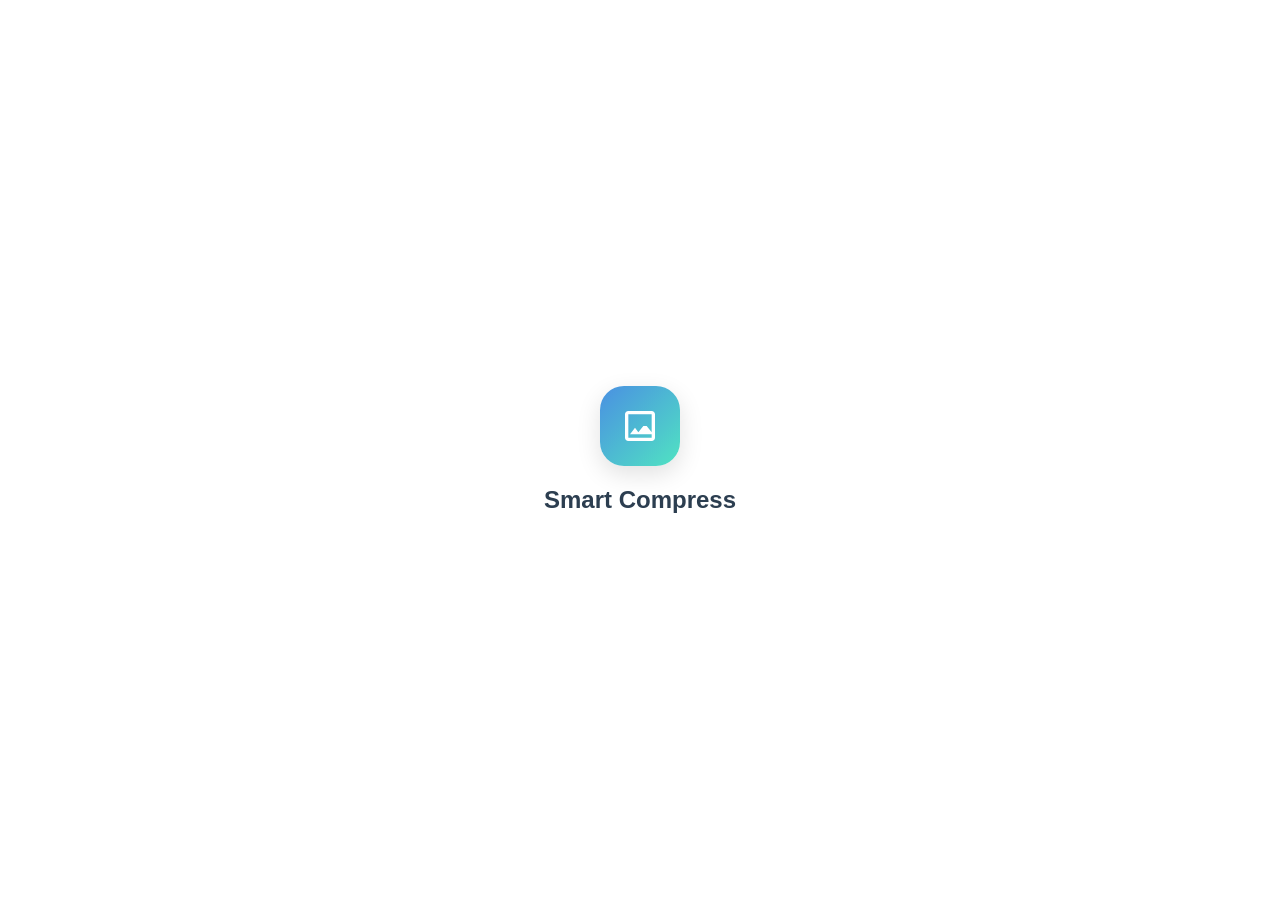
==== commit 2e1d2595: "Add files via upload" ====
--- a/index.html
+++ b/index.html
@@ -1,1210 +1,1289 @@
 <!DOCTYPE html>
-<html lang="ne">
+<html lang="en" data-theme="light">
 <head>
     <meta charset="UTF-8">
-    <meta name="viewport" content="width=device-width, initial-scale=1.0, maximum-scale=1.0, user-scalable=no, viewport-fit=cover">
-    <title>Smart Club Management | Gurukul Pro</title>
+    <meta name="viewport" content="width=device-width, initial-scale=1.0, maximum-scale=1.0, user-scalable=no">
+    <meta name="theme-color" content="#4A90E2">
+    <meta name="apple-mobile-web-app-capable" content="yes">
+    <meta name="apple-mobile-web-app-status-bar-style" content="black-translucent">
+    <title>Smart Image Compressor</title>
     
-    <!-- PURE CSS SPLASH SCREEN -->
     <style>
-        #app-splash { position: fixed; inset: 0; background-color: #f8fafc; z-index: 999999; display: flex; flex-direction: column; align-items: center; justify-content: center; transition: opacity 0.6s cubic-bezier(0.16, 1, 0.3, 1); font-family: sans-serif; }
-        .splash-spinner { width: 50px; height: 50px; border: 4px solid rgba(79, 70, 229, 0.2); border-left-color: #4f46e5; border-radius: 50%; animation: spin 1s linear infinite; margin-bottom: 24px; box-shadow: 0 0 20px rgba(79, 70, 229, 0.1); }
-        @keyframes spin { 0% { transform: rotate(0deg); } 100% { transform: rotate(360deg); } }
-        #app-splash h2 { color: #1e293b; font-size: 24px; margin: 0 0 8px 0; font-weight: 800; letter-spacing: -0.5px; }
-        #app-splash p { color: #64748b; font-size: 14px; margin: 0; font-weight: 600; }
-        #splash-error { display: none; margin-top: 20px; background: #fef2f2; color: #ef4444; padding: 12px 20px; border-radius: 12px; font-size: 13px; text-align: center; border: 1px solid #fee2e2; max-width: 80%; line-height: 1.5; font-weight: bold; }
-        body.app-ready #app-splash { opacity: 0; pointer-events: none; }
-        body:not(.app-ready) #root-wrapper { display: none; }
+        /* =========================================
+           CSS VARIABLES & THEMING
+           ========================================= */
+        :root {
+            /* Light Theme */
+            --primary: #4A90E2;
+            --primary-dark: #357ABD;
+            --primary-light: #E1EDFA;
+            --accent: #50E3C2;
+            --bg-color: #F5F7FA;
+            --surface-color: #FFFFFF;
+            --text-main: #2C3E50;
+            --text-secondary: #7F8C8D;
+            --border-color: #E2E8F0;
+            --error: #E74C3C;
+            --success: #2ECC71;
+            --shadow-sm: 0 2px 8px rgba(0,0,0,0.04);
+            --shadow-md: 0 4px 16px rgba(0,0,0,0.08);
+            --shadow-lg: 0 8px 24px rgba(0,0,0,0.12);
+            --radius-sm: 8px;
+            --radius-md: 16px;
+            --radius-lg: 24px;
+            --radius-full: 9999px;
+            --transition-speed: 0.3s;
+            --bottom-nav-height: 64px;
+            --header-height: 60px;
+        }
+
+        [data-theme="dark"] {
+            /* Dark Theme */
+            --primary: #5C9CE6;
+            --primary-dark: #4A90E2;
+            --primary-light: #1A2938;
+            --bg-color: #121212;
+            --surface-color: #1E1E1E;
+            --text-main: #F5F7FA;
+            --text-secondary: #A0AAB5;
+            --border-color: #2C3E50;
+            --shadow-sm: 0 2px 8px rgba(0,0,0,0.2);
+            --shadow-md: 0 4px 16px rgba(0,0,0,0.3);
+            --shadow-lg: 0 8px 24px rgba(0,0,0,0.4);
+        }
+
+        /* =========================================
+           RESET & TYPOGRAPHY
+           ========================================= */
+        * {
+            margin: 0;
+            padding: 0;
+            box-sizing: border-box;
+            -webkit-tap-highlight-color: transparent;
+            font-family: -apple-system, BlinkMacSystemFont, "Segoe UI", Roboto, Helvetica, Arial, sans-serif;
+        }
+
+        body {
+            background-color: var(--bg-color);
+            color: var(--text-main);
+            overflow: hidden; /* App-like feel, managed scrolling in views */
+            display: flex;
+            flex-direction: column;
+            height: 100vh;
+            width: 100vw;
+            transition: background-color var(--transition-speed), color var(--transition-speed);
+        }
+
+        /* =========================================
+           UTILITIES & ANIMATIONS
+           ========================================= */
+        .hidden { display: none !important; }
+        .flex { display: flex; }
+        .flex-col { display: flex; flex-direction: column; }
+        .items-center { align-items: center; }
+        .justify-between { justify-content: space-between; }
+        .justify-center { justify-content: center; }
+        .text-center { text-align: center; }
+        
+        @keyframes fadeIn { from { opacity: 0; } to { opacity: 1; } }
+        @keyframes slideUp { from { transform: translateY(20px); opacity: 0; } to { transform: translateY(0); opacity: 1; } }
+        @keyframes popIn { 0% { transform: scale(0.9); opacity: 0; } 100% { transform: scale(1); opacity: 1; } }
+        @keyframes spin { 100% { transform: rotate(360deg); } }
+
+        /* Ripple Effect */
+        .ripple-target {
+            position: relative;
+            overflow: hidden;
+        }
+        .ripple {
+            position: absolute;
+            border-radius: 50%;
+            transform: scale(0);
+            animation: ripple-anim 0.6s linear;
+            background-color: rgba(255, 255, 255, 0.4);
+            pointer-events: none;
+        }
+        [data-theme="light"] .ripple-dark .ripple { background-color: rgba(0, 0, 0, 0.1); }
+        @keyframes ripple-anim { to { transform: scale(4); opacity: 0; } }
+
+        /* =========================================
+           LAYOUT COMPONENTS
+           ========================================= */
+        /* Splash Screen */
+        #splash-screen {
+            position: fixed;
+            top: 0; left: 0; right: 0; bottom: 0;
+            background: var(--surface-color);
+            z-index: 9999;
+            display: flex;
+            flex-direction: column;
+            align-items: center;
+            justify-content: center;
+            transition: opacity 0.5s ease-out;
+        }
+        .splash-icon {
+            width: 80px; height: 80px;
+            background: linear-gradient(135deg, var(--primary), var(--accent));
+            border-radius: var(--radius-lg);
+            display: flex; align-items: center; justify-content: center;
+            box-shadow: var(--shadow-lg);
+            animation: popIn 0.8s cubic-bezier(0.175, 0.885, 0.32, 1.275);
+        }
+        .splash-icon svg { width: 40px; height: 40px; fill: white; }
+        .splash-title { margin-top: 20px; font-size: 24px; font-weight: 700; color: var(--text-main); animation: slideUp 0.8s ease 0.2s both; }
+
+        /* Header */
+        header {
+            height: var(--header-height);
+            background: var(--surface-color);
+            display: flex; align-items: center; justify-content: space-between;
+            padding: 0 20px;
+            box-shadow: var(--shadow-sm);
+            z-index: 100;
+            flex-shrink: 0;
+        }
+        .header-title { font-size: 18px; font-weight: 600; display: flex; align-items: center; gap: 10px; }
+        .icon-btn {
+            background: none; border: none; outline: none;
+            width: 40px; height: 40px;
+            border-radius: 50%;
+            display: flex; align-items: center; justify-content: center;
+            color: var(--text-main);
+            cursor: pointer; transition: background 0.2s;
+        }
+        .icon-btn svg { width: 20px; height: 20px; fill: currentColor; }
+
+        /* Main Container */
+        main {
+            flex: 1;
+            overflow-y: auto;
+            overflow-x: hidden;
+            position: relative;
+            padding-bottom: var(--bottom-nav-height);
+        }
+        
+        /* Views */
+        .view {
+            display: none;
+            padding: 20px;
+            animation: fadeIn 0.3s ease;
+            min-height: 100%;
+        }
+        .view.active { display: block; }
+
+        /* Bottom Navigation */
+        .bottom-nav {
+            position: fixed; bottom: 0; left: 0; right: 0;
+            height: var(--bottom-nav-height);
+            background: var(--surface-color);
+            display: flex; justify-content: space-around; align-items: center;
+            box-shadow: 0 -2px 10px rgba(0,0,0,0.05);
+            z-index: 100;
+        }
+        .nav-item {
+            display: flex; flex-direction: column; align-items: center; justify-content: center;
+            width: 33%; height: 100%;
+            color: var(--text-secondary);
+            text-decoration: none; font-size: 12px; font-weight: 500;
+            transition: color 0.2s; cursor: pointer;
+        }
+        .nav-item svg { width: 24px; height: 24px; margin-bottom: 4px; fill: currentColor; transition: transform 0.2s; }
+        .nav-item.active { color: var(--primary); }
+        .nav-item.active svg { transform: translateY(-2px); }
+
+        /* =========================================
+           UI ELEMENTS
+           ========================================= */
+        /* Cards */
+        .card {
+            background: var(--surface-color);
+            border-radius: var(--radius-md);
+            padding: 20px;
+            box-shadow: var(--shadow-md);
+            margin-bottom: 20px;
+        }
+
+        /* Buttons */
+        .btn {
+            display: inline-flex; align-items: center; justify-content: center;
+            padding: 12px 24px;
+            border-radius: var(--radius-full);
+            font-size: 16px; font-weight: 600;
+            border: none; cursor: pointer; outline: none;
+            transition: transform 0.1s, box-shadow 0.2s;
+            gap: 8px;
+        }
+        .btn:active { transform: scale(0.96); }
+        .btn-primary { background: var(--primary); color: white; box-shadow: 0 4px 12px rgba(74, 144, 226, 0.3); }
+        .btn-secondary { background: var(--primary-light); color: var(--primary-dark); }
+        .btn-outline { background: transparent; border: 2px solid var(--border-color); color: var(--text-main); }
+        .btn-block { width: 100%; }
+        .btn svg { width: 18px; height: 18px; fill: currentColor; }
+
+        /* FAB */
+        .fab {
+            position: fixed;
+            bottom: calc(var(--bottom-nav-height) + 20px);
+            right: 20px;
+            width: 56px; height: 56px;
+            border-radius: 50%;
+            background: linear-gradient(135deg, var(--primary), var(--accent));
+            color: white;
+            display: flex; align-items: center; justify-content: center;
+            box-shadow: var(--shadow-lg);
+            cursor: pointer; z-index: 90;
+            transition: transform 0.2s;
+        }
+        .fab:active { transform: scale(0.9); }
+        .fab svg { width: 24px; height: 24px; fill: currentColor; }
+
+        /* Upload Area */
+        .upload-area {
+            border: 2px dashed var(--primary);
+            border-radius: var(--radius-md);
+            background: var(--primary-light);
+            padding: 40px 20px;
+            text-align: center;
+            cursor: pointer;
+            transition: all 0.2s;
+            display: flex; flex-direction: column; align-items: center;
+        }
+        .upload-area:active, .upload-area.drag-over { background: var(--border-color); }
+        .upload-area svg { width: 48px; height: 48px; fill: var(--primary); margin-bottom: 16px; }
+        .upload-text { font-size: 16px; font-weight: 600; margin-bottom: 8px; color: var(--text-main); }
+        .upload-sub { font-size: 12px; color: var(--text-secondary); }
+
+        /* Input Slider */
+        .slider-container { margin-bottom: 20px; }
+        .slider-header { display: flex; justify-content: space-between; margin-bottom: 10px; font-size: 14px; font-weight: 500; }
+        input[type=range] {
+            -webkit-appearance: none; width: 100%; background: transparent;
+        }
+        input[type=range]::-webkit-slider-thumb {
+            -webkit-appearance: none; height: 20px; width: 20px;
+            border-radius: 50%; background: var(--primary);
+            cursor: pointer; margin-top: -8px; box-shadow: var(--shadow-sm);
+        }
+        input[type=range]::-webkit-slider-runnable-track {
+            width: 100%; height: 4px; cursor: pointer;
+            background: var(--border-color); border-radius: 2px;
+        }
+
+        /* Toggle Switch */
+        .switch-container { display: flex; justify-content: space-between; align-items: center; padding: 12px 0; border-bottom: 1px solid var(--border-color); }
+        .switch-container:last-child { border-bottom: none; }
+        .switch { position: relative; display: inline-block; width: 44px; height: 24px; }
+        .switch input { opacity: 0; width: 0; height: 0; }
+        .slider-toggle {
+            position: absolute; cursor: pointer; top: 0; left: 0; right: 0; bottom: 0;
+            background-color: var(--border-color); transition: .4s; border-radius: 24px;
+        }
+        .slider-toggle:before {
+            position: absolute; content: ""; height: 18px; width: 18px;
+            left: 3px; bottom: 3px; background-color: white; transition: .4s; border-radius: 50%;
+        }
+        input:checked + .slider-toggle { background-color: var(--primary); }
+        input:checked + .slider-toggle:before { transform: translateX(20px); }
+
+        /* Select / Inputs */
+        .input-group { margin-bottom: 16px; }
+        .input-group label { display: block; margin-bottom: 8px; font-size: 14px; font-weight: 500; }
+        .custom-select, .custom-input {
+            width: 100%; padding: 12px 16px;
+            border-radius: var(--radius-sm); border: 1px solid var(--border-color);
+            background: var(--surface-color); color: var(--text-main);
+            font-size: 14px; outline: none; transition: border-color 0.2s;
+        }
+        .custom-select:focus, .custom-input:focus { border-color: var(--primary); }
+
+        /* Image Preview Before/After */
+        .compare-container {
+            position: relative; width: 100%; max-width: 100%;
+            height: 300px; border-radius: var(--radius-md); overflow: hidden;
+            background: #000; margin-bottom: 20px;
+        }
+        .compare-img {
+            position: absolute; top: 0; left: 0; width: 100%; height: 100%;
+            object-fit: contain;
+        }
+        .compare-overlay {
+            position: absolute; top: 0; left: 0; width: 50%; height: 100%;
+            overflow: hidden; border-right: 2px solid white;
+        }
+        .compare-overlay .compare-img {
+            width: 200%; /* Important for slider calculation in JS */
+            max-width: none;
+        }
+        .compare-slider {
+            position: absolute; top: 0; left: 0; width: 100%; height: 100%;
+            opacity: 0; cursor: ew-resize; z-index: 10;
+        }
+        .compare-handle {
+            position: absolute; top: 50%; left: 50%; transform: translate(-50%, -50%);
+            width: 30px; height: 30px; background: white; border-radius: 50%;
+            display: flex; align-items: center; justify-content: center;
+            box-shadow: 0 0 10px rgba(0,0,0,0.5); pointer-events: none; z-index: 5;
+        }
+        .compare-handle::before, .compare-handle::after {
+            content: ''; width: 0; height: 0;
+            border-style: solid; position: absolute;
+        }
+        .compare-handle::before { border-width: 5px 6px 5px 0; border-color: transparent var(--primary) transparent transparent; left: 4px; }
+        .compare-handle::after { border-width: 5px 0 5px 6px; border-color: transparent transparent transparent var(--primary); right: 4px; }
+
+        .badge {
+            position: absolute; padding: 4px 8px; border-radius: 4px;
+            font-size: 10px; font-weight: bold; color: white; background: rgba(0,0,0,0.6);
+            backdrop-filter: blur(4px); pointer-events: none; z-index: 2;
+        }
+        .badge-before { top: 10px; left: 10px; }
+        .badge-after { top: 10px; right: 10px; }
+
+        /* Stats List */
+        .stats-grid { display: grid; grid-template-columns: 1fr 1fr; gap: 10px; margin-bottom: 20px; }
+        .stat-box { background: var(--primary-light); padding: 12px; border-radius: var(--radius-sm); text-align: center; }
+        .stat-label { font-size: 11px; color: var(--text-secondary); text-transform: uppercase; margin-bottom: 4px; }
+        .stat-value { font-size: 16px; font-weight: 700; color: var(--primary-dark); }
+        .stat-value.success { color: var(--success); }
+
+        /* Batch List */
+        .batch-list { display: flex; flex-direction: column; gap: 12px; margin-bottom: 20px; }
+        .batch-item {
+            display: flex; align-items: center; padding: 12px;
+            background: var(--surface-color); border-radius: var(--radius-sm);
+            box-shadow: var(--shadow-sm); border: 1px solid var(--border-color);
+        }
+        .batch-thumb { width: 50px; height: 50px; border-radius: 6px; object-fit: cover; margin-right: 12px; background: var(--bg-color); }
+        .batch-info { flex: 1; min-width: 0; }
+        .batch-name { font-size: 14px; font-weight: 600; white-space: nowrap; overflow: hidden; text-overflow: ellipsis; margin-bottom: 4px; }
+        .batch-meta { font-size: 12px; color: var(--text-secondary); display: flex; justify-content: space-between; }
+        .batch-status { width: 24px; height: 24px; display: flex; align-items: center; justify-content: center; border-radius: 50%; }
+        .status-pending { background: var(--border-color); color: var(--text-secondary); }
+        .status-done { background: var(--success); color: white; }
+        .status-error { background: var(--error); color: white; }
+        .progress-bar-container { width: 100%; height: 4px; background: var(--border-color); border-radius: 2px; margin-top: 6px; overflow: hidden; display: none; }
+        .progress-bar { width: 0%; height: 100%; background: var(--primary); transition: width 0.2s; }
+
+        /* Full Screen Editor Modal Overlay */
+        #editor-view {
+            position: fixed; top: 0; left: 0; width: 100%; height: 100%;
+            background: var(--bg-color); z-index: 200; overflow-y: auto;
+            display: none; flex-direction: column;
+            transform: translateY(100%); transition: transform 0.3s ease;
+        }
+        #editor-view.active { display: flex; transform: translateY(0); }
+        .editor-header {
+            padding: 15px 20px; background: var(--surface-color); box-shadow: var(--shadow-sm);
+            display: flex; align-items: center; justify-content: space-between;
+            position: sticky; top: 0; z-index: 10;
+        }
+        .editor-content { padding: 20px; flex: 1; }
+        .editor-bottom {
+            padding: 15px 20px; background: var(--surface-color); box-shadow: 0 -2px 10px rgba(0,0,0,0.05);
+            position: sticky; bottom: 0; z-index: 10; display: flex; gap: 10px;
+        }
     </style>
-
-    <!-- ULTIMATE OFFLINE UI CACHER (The Jugaad) -->
+</head>
+<body>
+
+    <!-- Splash Screen -->
+    <div id="splash-screen">
+        <div class="splash-icon">
+            <svg viewBox="0 0 24 24"><path d="M19 3H5c-1.1 0-2 .9-2 2v14c0 1.1.9 2 2 2h14c1.1 0 2-.9 2-2V5c0-1.1-.9-2-2-2zm0 16H5V5h14v14zm-5-7l-3 3.72L9 13l-3 4h14l-4-5z"/></svg>
+        </div>
+        <div class="splash-title">Smart Compress</div>
+    </div>
+
+    <!-- Main Header -->
+    <header id="main-header">
+        <div class="header-title">
+            <svg viewBox="0 0 24 24" style="width: 24px; height: 24px; fill: var(--primary);"><path d="M19 3H5c-1.1 0-2 .9-2 2v14c0 1.1.9 2 2 2h14c1.1 0 2-.9 2-2V5c0-1.1-.9-2-2-2zm0 16H5V5h14v14zm-5-7l-3 3.72L9 13l-3 4h14l-4-5z"/></svg>
+            <span id="header-text">Compressor</span>
+        </div>
+        <button class="icon-btn ripple-target ripple-dark" id="btn-theme-toggle" aria-label="Toggle Theme">
+            <svg viewBox="0 0 24 24" id="icon-moon"><path d="M12 3c-4.97 0-9 4.03-9 9s4.03 9 9 9 9-4.03 9-9c0-.46-.04-.92-.1-1.36-.98 1.37-2.58 2.26-4.4 2.26-3.03 0-5.5-2.47-5.5-5.5 0-1.82.89-3.42 2.26-4.4C12.92 3.04 12.46 3 12 3z"/></svg>
+        </button>
+    </header>
+
+    <!-- Main Content Area -->
+    <main>
+        <!-- hidden file input -->
+        <input type="file" id="file-input" multiple accept="image/jpeg, image/png, image/webp, image/avif" class="hidden">
+        
+        <!-- HOME VIEW (Single / Dashboard) -->
+        <div id="view-home" class="view active">
+            <div class="card upload-area ripple-target ripple-dark" id="drop-zone" onclick="document.getElementById('file-input').click()">
+                <svg viewBox="0 0 24 24"><path d="M19.35 10.04C18.67 6.59 15.64 4 12 4 9.11 4 6.6 5.64 5.35 8.04 2.34 8.36 0 10.91 0 14c0 3.31 2.69 6 6 6h13c2.76 0 5-2.24 5-5 0-2.64-2.05-4.78-4.65-4.96zM14 13v4h-4v-4H7l5-5 5 5h-3z"/></svg>
+                <div class="upload-text">Tap to Upload Images</div>
+                <div class="upload-sub">Supports JPG, PNG, WebP, AVIF<br>Select multiple files for batch mode</div>
+            </div>
+
+            <div class="card">
+                <h3 style="margin-bottom: 15px; font-size: 16px;">Quick Presets</h3>
+                <div class="stats-grid">
+                    <button class="btn btn-secondary ripple-target preset-btn" data-q="0.9" data-r="1">Max Quality</button>
+                    <button class="btn btn-secondary ripple-target preset-btn" data-q="0.75" data-r="1">Balanced</button>
+                    <button class="btn btn-secondary ripple-target preset-btn" data-q="0.5" data-r="0.8">High Compress</button>
+                    <button class="btn btn-secondary ripple-target preset-btn" data-q="0.3" data-r="0.5">Extreme Space</button>
+                </div>
+            </div>
+            
+            <div style="text-align: center; margin-top: 30px; color: var(--text-secondary); font-size: 12px;">
+                <p>100% Offline Processing</p>
+                <p>No images are uploaded to any server.</p>
+            </div>
+        </div>
+
+        <!-- BATCH VIEW -->
+        <div id="view-batch" class="view">
+            <div class="flex justify-between items-center" style="margin-bottom: 15px;">
+                <h2 style="font-size: 18px;">Batch Queue</h2>
+                <button class="btn btn-outline ripple-target" style="padding: 6px 12px; font-size: 12px;" onclick="app.clearBatch()">Clear All</button>
+            </div>
+            
+            <!-- Global Batch Controls -->
+            <div class="card" id="batch-controls" style="display: none;">
+                <div class="slider-container">
+                    <div class="slider-header">
+                        <span>Batch Quality</span>
+                        <span id="batch-quality-val">75%</span>
+                    </div>
+                    <input type="range" id="batch-quality" min="1" max="100" value="75">
+                </div>
+                <div class="flex" style="gap: 10px;">
+                    <button class="btn btn-primary btn-block ripple-target" onclick="app.processBatch()">
+                        <svg viewBox="0 0 24 24"><path d="M12 2C6.48 2 2 6.48 2 12s4.48 10 10 10 10-4.48 10-10S17.52 2 12 2zm-2 14.5v-9l6 4.5-6 4.5z"/></svg> Process All
+                    </button>
+                    <button class="btn btn-secondary btn-block ripple-target hidden" id="btn-batch-download" onclick="app.downloadBatch()">
+                        <svg viewBox="0 0 24 24"><path d="M19 9h-4V3H9v6H5l7 7 7-7zM5 18v2h14v-2H5z"/></svg> Save All
+                    </button>
+                </div>
+            </div>
+
+            <div id="batch-empty" class="text-center" style="padding: 40px 0; color: var(--text-secondary);">
+                <svg viewBox="0 0 24 24" style="width: 48px; height: 48px; fill: currentColor; opacity: 0.5; margin-bottom: 10px;"><path d="M22 16V4c0-1.1-.9-2-2-2H8c-1.1 0-2 .9-2 2v12c0 1.1.9 2 2 2h12c1.1 0 2-.9 2-2zm-11-4l2.03 2.71L16 11l4 5H8l3-4zM2 6v14c0 1.1.9 2 2 2h14v-2H4V6H2z"/></svg>
+                <p>No images in queue.</p>
+                <button class="btn btn-secondary ripple-target" style="margin-top: 15px;" onclick="document.getElementById('file-input').click()">Add Images</button>
+            </div>
+
+            <div class="batch-list" id="batch-list-container">
+                <!-- Dynamically populated -->
+            </div>
+        </div>
+
+        <!-- SETTINGS VIEW -->
+        <div id="view-settings" class="view">
+            <h2 style="font-size: 18px; margin-bottom: 15px;">App Settings</h2>
+            
+            <div class="card">
+                <div class="switch-container">
+                    <div>
+                        <div style="font-weight: 500;">Dark Theme</div>
+                        <div style="font-size: 12px; color: var(--text-secondary);">Enable dark mode appearance</div>
+                    </div>
+                    <label class="switch">
+                        <input type="checkbox" id="setting-theme">
+                        <span class="slider-toggle"></span>
+                    </label>
+                </div>
+                
+                <div class="switch-container">
+                    <div>
+                        <div style="font-weight: 500;">Preserve EXIF Data</div>
+                        <div style="font-size: 12px; color: var(--text-secondary);">Keep metadata if possible</div>
+                    </div>
+                    <label class="switch">
+                        <input type="checkbox" id="setting-exif" checked disabled>
+                        <span class="slider-toggle"></span>
+                    </label>
+                </div>
+            </div>
+
+            <div class="card">
+                <div class="input-group">
+                    <label>Default Output Format</label>
+                    <select class="custom-select" id="setting-format">
+                        <option value="image/jpeg">JPEG (Most Compatible)</option>
+                        <option value="image/webp" selected>WebP (Best Compression)</option>
+                        <option value="image/png">PNG (Lossless Support)</option>
+                    </select>
+                </div>
+                
+                <div class="input-group">
+                    <label>Default Resize Max Dimension</label>
+                    <select class="custom-select" id="setting-resize">
+                        <option value="original" selected>Original Size</option>
+                        <option value="1920">1920px (HD)</option>
+                        <option value="1280">1280px (Web)</option>
+                        <option value="800">800px (Small)</option>
+                    </select>
+                </div>
+            </div>
+            
+            <div class="card">
+                <div style="font-size: 12px; color: var(--text-secondary); text-align: center;">
+                    Smart Image Compressor v1.0.0<br>
+                    Built for offline native-like performance.
+                </div>
+            </div>
+        </div>
+    </main>
+
+    <!-- Bottom Navigation -->
+    <nav class="bottom-nav">
+        <a class="nav-item active ripple-target ripple-dark" data-target="view-home">
+            <svg viewBox="0 0 24 24"><path d="M10 20v-6h4v6h5v-8h3L12 3 2 12h3v8z"/></svg>
+            Home
+        </a>
+        <a class="nav-item ripple-target ripple-dark" data-target="view-batch">
+            <svg viewBox="0 0 24 24"><path d="M4 6H2v14c0 1.1.9 2 2 2h14v-2H4V6zm16-4H8c-1.1 0-2 .9-2 2v12c0 1.1.9 2 2 2h12c1.1 0 2-.9 2-2V4c0-1.1-.9-2-2-2zm0 14H8V4h12v12zM10 9h8v2h-8zm0 3h4v2h-4zm0-6h8v2h-8z"/></svg>
+            Batch
+        </a>
+        <a class="nav-item ripple-target ripple-dark" data-target="view-settings">
+            <svg viewBox="0 0 24 24"><path d="M19.14,12.94c0.04-0.3,0.06-0.61,0.06-0.94c0-0.32-0.02-0.64-0.06-0.94l2.03-1.58c0.18-0.14,0.23-0.41,0.12-0.61 l-1.92-3.32c-0.12-0.22-0.37-0.29-0.59-0.22l-2.39,0.96c-0.5-0.38-1.03-0.7-1.62-0.94L14.4,2.81c-0.04-0.24-0.24-0.41-0.48-0.41 h-3.84c-0.24,0-0.43,0.17-0.47,0.41L9.25,5.35C8.66,5.59,8.12,5.92,7.63,6.29L5.24,5.33c-0.22-0.08-0.47,0-0.59,0.22L2.73,8.87 C2.62,9.08,2.66,9.34,2.86,9.48l2.03,1.58C4.84,11.36,4.8,11.69,4.8,12s0.02,0.64,0.06,0.94l-2.03,1.58 c-0.18,0.14-0.23,0.41-0.12,0.61l1.92,3.32c0.12,0.22,0.37,0.29,0.59,0.22l2.39-0.96c0.5,0.38,1.03,0.7,1.62,0.94l0.36,2.54 c0.05,0.24,0.24,0.41,0.48,0.41h3.84c0.24,0,0.43-0.17,0.47-0.41l0.36-2.54c0.59-0.24,1.13-0.56,1.62-0.94l2.39,0.96 c0.22,0.08,0.47,0,0.59-0.22l1.92-3.32c0.12-0.22,0.07-0.49-0.12-0.61L19.14,12.94z M12,15.6c-1.98,0-3.6-1.62-3.6-3.6 s1.62-3.6,3.6-3.6s3.6,1.62,3.6,3.6S13.98,15.6,12,15.6z"/></svg>
+            Settings
+        </a>
+    </nav>
+
+    <!-- Floating Action Button (Global Add) -->
+    <div class="fab ripple-target" onclick="document.getElementById('file-input').click()">
+        <svg viewBox="0 0 24 24"><path d="M19 13h-6v6h-2v-6H5v-2h6V5h2v6h6v2z"/></svg>
+    </div>
+
+    <!-- FULL SCREEN EDITOR (Single Image Processing) -->
+    <div id="editor-view">
+        <div class="editor-header">
+            <button class="icon-btn ripple-target ripple-dark" id="btn-close-editor">
+                <svg viewBox="0 0 24 24"><path d="M20 11H7.83l5.59-5.59L12 4l-8 8 8 8 1.41-1.41L7.83 13H20v-2z"/></svg>
+            </button>
+            <span style="font-weight: 600; font-size: 16px; overflow: hidden; text-overflow: ellipsis; white-space: nowrap; max-width: 60%;" id="editor-filename">image.jpg</span>
+            <button class="icon-btn ripple-target ripple-dark" id="btn-save-single">
+                <svg viewBox="0 0 24 24"><path d="M19 9h-4V3H9v6H5l7 7 7-7zM5 18v2h14v-2H5z"/></svg>
+            </button>
+        </div>
+        
+        <div class="editor-content">
+            <!-- Before/After Compare Slider -->
+            <div class="compare-container" id="compare-box">
+                <!-- Original Image (Background) -->
+                <img id="img-original" class="compare-img" alt="Original">
+                <div class="badge badge-before">ORIGINAL</div>
+                
+                <!-- Compressed Image (Foreground Overlay) -->
+                <div class="compare-overlay" id="compare-overlay">
+                    <img id="img-compressed" class="compare-img" alt="Compressed">
+                    <div class="badge badge-after">COMPRESSED</div>
+                </div>
+                
+                <!-- Slider Control -->
+                <input type="range" min="0" max="100" value="50" class="compare-slider" id="compare-slider-input">
+                <div class="compare-handle" id="compare-handle"></div>
+            </div>
+
+            <!-- Stats -->
+            <div class="stats-grid">
+                <div class="stat-box">
+                    <div class="stat-label">Original Size</div>
+                    <div class="stat-value" id="stat-orig-size">--</div>
+                </div>
+                <div class="stat-box">
+                    <div class="stat-label">Compressed</div>
+                    <div class="stat-value success" id="stat-comp-size">--</div>
+                </div>
+                <div class="stat-box">
+                    <div class="stat-label">Saved</div>
+                    <div class="stat-value" id="stat-saved">--</div>
+                </div>
+                <div class="stat-box">
+                    <div class="stat-label">Dimensions</div>
+                    <div class="stat-value" id="stat-dims" style="font-size: 14px;">--</div>
+                </div>
+            </div>
+
+            <!-- Controls -->
+            <div class="card">
+                <div class="slider-container">
+                    <div class="slider-header">
+                        <span>Quality</span>
+                        <span id="editor-quality-val">80%</span>
+                    </div>
+                    <input type="range" id="editor-quality" min="1" max="100" value="80">
+                </div>
+                
+                <div class="input-group">
+                    <label>Output Format</label>
+                    <select class="custom-select" id="editor-format">
+                        <option value="image/jpeg">JPEG</option>
+                        <option value="image/webp">WebP</option>
+                        <option value="image/png">PNG</option>
+                    </select>
+                </div>
+                
+                <div class="input-group">
+                    <label>Resize (Width/Height)</label>
+                    <select class="custom-select" id="editor-resize">
+                        <option value="1">Original Dimension</option>
+                        <option value="0.75">75% of Original</option>
+                        <option value="0.5">50% of Original</option>
+                        <option value="0.25">25% of Original</option>
+                    </select>
+                </div>
+            </div>
+        </div>
+        
+        <div class="editor-bottom">
+            <button class="btn btn-outline btn-block ripple-target" id="btn-cancel-editor">Cancel</button>
+            <button class="btn btn-primary btn-block ripple-target" id="btn-apply-editor">Apply & Save</button>
+        </div>
+    </div>
+    
+    <!-- START OF JAVASCRIPT -->
     <script>
-        const CDN_TAILWIND = "https://cdn.tailwindcss.com";
-        const CDN_FA = "https://cdnjs.cloudflare.com/ajax/libs/font-awesome/6.4.0/css/all.min.css";
-        
-        function initOfflineUI() {
-            let cachedTailwind = localStorage.getItem('cache_tailwind_v3');
-            let cachedFA = localStorage.getItem('cache_fa_v3');
-
-            const forceAppStart = () => {
-                document.body.classList.add('app-ready');
-                const sp = document.getElementById('app-splash');
-                if(sp) sp.remove();
-            };
-
-            const checkReady = () => {
-                let attempts = 0;
-                let checker = setInterval(() => {
-                    if (typeof tailwind !== 'undefined') {
-                        clearInterval(checker);
-                        forceAppStart();
+        /**
+         * =========================================
+         * CORE APPLICATION STATE & CONFIG
+         * =========================================
+         */
+        const app = {
+            state: {
+                currentView: 'view-home',
+                theme: 'light',
+                batchQueue: [], 
+                isProcessingBatch: false,
+                currentSingleImage: null,
+                settings: {
+                    defaultQuality: 80,
+                    defaultFormat: 'image/webp',
+                    defaultScale: 1, 
+                    preserveExif: false 
+                }
+            },
+            
+            dom: {
+                fileInput: document.getElementById('file-input'),
+                views: document.querySelectorAll('.view'),
+                navItems: document.querySelectorAll('.nav-item'),
+                themeToggle: document.getElementById('btn-theme-toggle'),
+                batchList: document.getElementById('batch-list-container'),
+                batchEmpty: document.getElementById('batch-empty'),
+                batchControls: document.getElementById('batch-controls'),
+                batchDownloadBtn: document.getElementById('btn-batch-download')
+            },
+
+            init() {
+                this.loadSettings();
+                this.initTheme();
+                this.bindEvents();
+                this.setupDragAndDrop();
+            },
+
+            switchView(viewId) {
+                this.dom.views.forEach(view => view.classList.remove('active'));
+                document.getElementById(viewId).classList.add('active');
+                
+                this.dom.navItems.forEach(item => {
+                    if (item.dataset.target === viewId) item.classList.add('active');
+                    else item.classList.remove('active');
+                });
+                
+                this.state.currentView = viewId;
+                window.scrollTo(0, 0);
+            },
+
+            initTheme() {
+                const savedTheme = localStorage.getItem('theme') || 
+                                  (window.matchMedia('(prefers-color-scheme: dark)').matches ? 'dark' : 'light');
+                this.setTheme(savedTheme);
+                document.getElementById('setting-theme').checked = (savedTheme === 'dark');
+            },
+
+            setTheme(themeName) {
+                document.documentElement.setAttribute('data-theme', themeName);
+                this.state.theme = themeName;
+                localStorage.setItem('theme', themeName);
+                
+                const moonIcon = '<path d="M12 3c-4.97 0-9 4.03-9 9s4.03 9 9 9 9-4.03 9-9c0-.46-.04-.92-.1-1.36-.98 1.37-2.58 2.26-4.4 2.26-3.03 0-5.5-2.47-5.5-5.5 0-1.82.89-3.42 2.26-4.4C12.92 3.04 12.46 3 12 3z"/>';
+                const sunIcon = '<path d="M12 7c-2.76 0-5 2.24-5 5s2.24 5 5 5 5-2.24 5-5-2.24-5-5-5zM2 13h2c.55 0 1-.45 1-1s-.45-1-1-1H2c-.55 0-1 .45-1 1s.45 1 1 1zm18 0h2c.55 0 1-.45 1-1s-.45-1-1-1h-2c-.55 0-1 .45-1 1s.45 1 1 1zM11 2v2c0 .55.45 1 1 1s1-.45 1-1V2c0-.55-.45-1-1-1s-1 .45-1 1zm0 18v2c0 .55.45 1 1 1s1-.45 1-1v-2c0-.55-.45-1-1-1s-1 .45-1 1zM5.99 4.58c-.39-.39-1.03-.39-1.41 0-.39.39-.39 1.03 0 1.41l1.06 1.06c.39.39 1.03.39 1.41 0 .39-.39.39-1.03 0-1.41L5.99 4.58zm12.37 12.37c-.39-.39-1.03-.39-1.41 0-.39.39-.39 1.03 0 1.41l1.06 1.06c.39.39 1.03.39 1.41 0 .39-.39.39-1.03 0-1.41l-1.06-1.06zm1.06-10.96c.39-.39.39-1.03 0-1.41-.39-.39-1.03-.39-1.41 0l-1.06 1.06c-.39.39-.39 1.03 0 1.41.39.39 1.03.39 1.41 0l1.06-1.06zM7.05 18.36c.39-.39.39-1.03 0-1.41-.39-.39-1.03-.39-1.41 0l-1.06 1.06c-.39.39-.39 1.03 0 1.41.39.39 1.03.39 1.41 0l1.06-1.06z"/>';
+                document.getElementById('icon-moon').innerHTML = themeName === 'dark' ? sunIcon : moonIcon;
+            },
+
+            loadSettings() {
+                const sFormat = localStorage.getItem('def_format');
+                const sResize = localStorage.getItem('def_resize');
+                if (sFormat) this.state.settings.defaultFormat = sFormat;
+                if (sResize) this.state.settings.defaultScale = parseFloat(sResize);
+                
+                document.getElementById('setting-format').value = this.state.settings.defaultFormat;
+                let resizeVal = this.state.settings.defaultScale === 1 ? 'original' : '1920'; 
+                document.getElementById('setting-resize').value = resizeVal;
+            },
+
+            bindEvents() {
+                this.dom.navItems.forEach(item => {
+                    item.addEventListener('click', (e) => {
+                        this.createRipple(e);
+                        this.switchView(item.dataset.target);
+                    });
+                });
+
+                this.dom.themeToggle.addEventListener('click', () => {
+                    this.setTheme(this.state.theme === 'light' ? 'dark' : 'light');
+                });
+
+                document.getElementById('setting-theme').addEventListener('change', (e) => {
+                    this.setTheme(e.target.checked ? 'dark' : 'light');
+                });
+
+                document.getElementById('setting-format').addEventListener('change', (e) => {
+                    this.state.settings.defaultFormat = e.target.value;
+                    localStorage.setItem('def_format', e.target.value);
+                });
+
+                this.dom.fileInput.addEventListener('change', (e) => this.handleFileSelection(e));
+
+                document.querySelectorAll('.preset-btn').forEach(btn => {
+                    btn.addEventListener('click', (e) => {
+                        this.createRipple(e);
+                        const q = btn.dataset.q * 100;
+                        document.getElementById('batch-quality').value = q;
+                        document.getElementById('batch-quality-val').innerText = q + '%';
+                        this.dom.fileInput.click();
+                    });
+                });
+
+                document.getElementById('batch-quality').addEventListener('input', (e) => {
+                    document.getElementById('batch-quality-val').innerText = e.target.value + '%';
+                });
+            },
+
+            setupDragAndDrop() {
+                const dropZone = document.getElementById('drop-zone');
+                
+                ['dragenter', 'dragover', 'dragleave', 'drop'].forEach(eventName => {
+                    dropZone.addEventListener(eventName, preventDefaults, false);
+                    document.body.addEventListener(eventName, preventDefaults, false);
+                });
+
+                function preventDefaults (e) { e.preventDefault(); e.stopPropagation(); }
+
+                ['dragenter', 'dragover'].forEach(eventName => {
+                    dropZone.addEventListener(eventName, () => dropZone.classList.add('drag-over'), false);
+                });
+
+                ['dragleave', 'drop'].forEach(eventName => {
+                    dropZone.addEventListener(eventName, () => dropZone.classList.remove('drag-over'), false);
+                });
+
+                dropZone.addEventListener('drop', (e) => {
+                    const dt = e.dataTransfer;
+                    const files = dt.files;
+                    this.processRawFiles(files);
+                }, false);
+            },
+
+            createRipple(event) {
+                const button = event.currentTarget;
+                const circle = document.createElement('span');
+                const diameter = Math.max(button.clientWidth, button.clientHeight);
+                const radius = diameter / 2;
+                
+                const rect = button.getBoundingClientRect();
+                const x = event.clientX ? event.clientX - rect.left - radius : button.clientWidth/2 - radius;
+                const y = event.clientY ? event.clientY - rect.top - radius : button.clientHeight/2 - radius;
+                
+                circle.style.width = circle.style.height = `${diameter}px`;
+                circle.style.left = `${x}px`;
+                circle.style.top = `${y}px`;
+                circle.classList.add('ripple');
+                
+                const existingRipple = button.querySelector('.ripple');
+                if (existingRipple) { existingRipple.remove(); }
+                
+                button.appendChild(circle);
+                setTimeout(() => circle.remove(), 600);
+            },
+
+            handleFileSelection(e) {
+                if (e.target.files.length > 0) {
+                    this.processRawFiles(e.target.files);
+                }
+                e.target.value = '';
+            },
+
+            processRawFiles(fileList) {
+                const validTypes = ['image/jpeg', 'image/png', 'image/webp', 'image/avif'];
+                let newFilesCount = 0;
+
+                Array.from(fileList).forEach(file => {
+                    if (validTypes.includes(file.type)) {
+                        const id = 'img_' + Date.now() + '_' + Math.random().toString(36).substr(2, 5);
+                        this.state.batchQueue.push({
+                            id: id,
+                            file: file,
+                            name: file.name,
+                            originalSize: file.size,
+                            type: file.type,
+                            status: 'pending',
+                            compressedBlob: null,
+                            compressedSize: 0,
+                            blobUrl: URL.createObjectURL(file)
+                        });
+                        newFilesCount++;
                     }
-                    attempts++;
-                    if (attempts > 16) { // 8 सेकेन्ड पछि अटोमेटिक खोल्दिने
-                        clearInterval(checker);
-                        forceAppStart();
+                });
+
+                if (newFilesCount > 0) {
+                    this.renderBatchList();
+                    this.switchView('view-batch');
+                    
+                    if (newFilesCount === 1 && this.state.batchQueue.length === 1) {
+                        this.openSingleEditor(this.state.batchQueue[0]);
                     }
-                }, 500);
-            };
-
-            if (navigator.onLine) {
-                // १. इन्टरनेट हुँदा सिधै ओरिजिनल लिङ्कबाट तान्ने (यसले बटन/आइकन १००% देखाउँछ)
-                let s = document.createElement('script'); s.src = CDN_TAILWIND; document.head.appendChild(s);
-                let l = document.createElement('link'); l.rel = 'stylesheet'; l.href = CDN_FA; document.head.appendChild(l);
-                
-                checkReady();
-
-                // २. ब्याकग्राउन्डमा सुटुक्क कोड तानेर रिपेयर गरी सेभ गर्ने (अर्को पटक अफलाइनको लागि)
-                setTimeout(async () => {
+                } else {
+                    alert("No valid images selected. Please select JPG, PNG, WebP, or AVIF.");
+                }
+            },
+
+            renderBatchList() {
+                this.dom.batchList.innerHTML = '';
+                
+                if (this.state.batchQueue.length === 0) {
+                    this.dom.batchEmpty.style.display = 'block';
+                    this.dom.batchControls.style.display = 'none';
+                    return;
+                }
+
+                this.dom.batchEmpty.style.display = 'none';
+                this.dom.batchControls.style.display = 'block';
+
+                let allDone = true;
+
+                this.state.batchQueue.forEach(item => {
+                    if(item.status !== 'done') allDone = false;
+
+                    const itemEl = document.createElement('div');
+                    itemEl.className = 'batch-item ripple-target';
+                    itemEl.id = `batch-item-${item.id}`;
+                    
+                    let statusIcon = '';
+                    let statusClass = 'status-pending';
+                    
+                    if (item.status === 'pending') {
+                        statusIcon = '<svg viewBox="0 0 24 24" width="16" height="16" fill="currentColor"><path d="M12 2C6.48 2 2 6.48 2 12s4.48 10 10 10 10-4.48 10-10S17.52 2 12 2zm1 15h-2v-2h2v2zm0-4h-2V7h2v6z"/></svg>';
+                    } else if (item.status === 'processing') {
+                        statusIcon = '<svg class="spin" viewBox="0 0 24 24" width="16" height="16" fill="currentColor"><path d="M12 2v4c4.41 0 8 3.59 8 8s-3.59 8-8 8-8-3.59-8-8H2c0 5.52 4.48 10 10 10s10-4.48 10-10S17.52 2 12 2z"/></svg>';
+                        statusClass = 'status-pending';
+                    } else if (item.status === 'done') {
+                        statusIcon = '<svg viewBox="0 0 24 24" width="16" height="16" fill="currentColor"><path d="M9 16.17L4.83 12l-1.42 1.41L9 19 21 7l-1.41-1.41z"/></svg>';
+                        statusClass = 'status-done';
+                    } else {
+                        statusIcon = '<svg viewBox="0 0 24 24" width="16" height="16" fill="currentColor"><path d="M19 6.41L17.59 5 12 10.59 6.41 5 5 6.41 10.59 12 5 17.59 6.41 19 12 13.41 17.59 19 19 17.59 13.41 12z"/></svg>';
+                        statusClass = 'status-error';
+                    }
+
+                    const origStr = ImageEngine.formatBytes(item.originalSize);
+                    let metaStr = origStr;
+                    if (item.status === 'done') {
+                        const compStr = ImageEngine.formatBytes(item.compressedSize);
+                        const ratio = Math.round((1 - (item.compressedSize / item.originalSize)) * 100);
+                        metaStr = `<span style="text-decoration: line-through; opacity: 0.7;">${origStr}</span> <span style="color: var(--success); font-weight: 600;">${compStr}</span> (-${ratio}%)`;
+                    }
+
+                    itemEl.innerHTML = `
+                        <img src="${item.blobUrl}" class="batch-thumb" alt="thumb">
+                        <div class="batch-info">
+                            <div class="batch-name">${item.name}</div>
+                            <div class="batch-meta">${metaStr}</div>
+                            <div class="progress-bar-container" id="prog-ctn-${item.id}" style="display: ${item.status === 'processing' ? 'block' : 'none'}">
+                                <div class="progress-bar" id="prog-${item.id}"></div>
+                            </div>
+                        </div>
+                        <div class="batch-status ${statusClass}" onclick="app.removeBatchItem(event, '${item.id}')">
+                            ${item.status === 'done' || item.status === 'pending' ? '<svg viewBox="0 0 24 24" width="16" height="16" fill="currentColor"><path d="M19 6.41L17.59 5 12 10.59 6.41 5 5 6.41 10.59 12 5 17.59 6.41 19 12 13.41 17.59 19 19 17.59 13.41 12z"/></svg>' : statusIcon}
+                        </div>
+                    `;
+                    
+                    itemEl.addEventListener('click', (e) => {
+                        if(!e.target.closest('.batch-status') && item.status !== 'processing') {
+                            this.openSingleEditor(item);
+                        }
+                    });
+
+                    this.dom.batchList.appendChild(itemEl);
+                });
+
+                if (allDone && this.state.batchQueue.length > 0) {
+                    this.dom.batchDownloadBtn.classList.remove('hidden');
+                } else {
+                    this.dom.batchDownloadBtn.classList.add('hidden');
+                }
+            },
+
+            removeBatchItem(event, id) {
+                event.stopPropagation();
+                if (this.state.isProcessingBatch) return;
+
+                const index = this.state.batchQueue.findIndex(i => i.id === id);
+                if (index !== -1) {
+                    URL.revokeObjectURL(this.state.batchQueue[index].blobUrl);
+                    if(this.state.batchQueue[index].compressedBlob) {
+                        this.state.batchQueue[index].compressedBlob = null;
+                    }
+                    this.state.batchQueue.splice(index, 1);
+                    this.renderBatchList();
+                }
+            },
+
+            clearBatch() {
+                if (this.state.isProcessingBatch) return;
+                
+                this.state.batchQueue.forEach(item => {
+                    URL.revokeObjectURL(item.blobUrl);
+                    item.compressedBlob = null;
+                    item.file = null;
+                });
+                
+                this.state.batchQueue = [];
+                this.renderBatchList();
+            },
+
+            async processBatch() {
+                if (this.state.isProcessingBatch || this.state.batchQueue.length === 0) return;
+                
+                this.state.isProcessingBatch = true;
+                const quality = parseInt(document.getElementById('batch-quality').value) / 100;
+                const format = this.state.settings.defaultFormat;
+                const scale = this.state.settings.defaultScale;
+
+                for (let i = 0; i < this.state.batchQueue.length; i++) {
+                    const item = this.state.batchQueue[i];
+                    
+                    if (item.status === 'done') continue;
+
+                    item.status = 'processing';
+                    this.renderBatchList();
+                    
+                    const progressCtn = document.getElementById(`prog-ctn-${item.id}`);
+                    const progressBar = document.getElementById(`prog-${item.id}`);
+                    if(progressCtn) progressCtn.style.display = 'block';
+
+                    await new Promise(resolve => requestAnimationFrame(() => setTimeout(resolve, 50)));
+
                     try {
-                        let resT = await fetch(CDN_TAILWIND);
-                        localStorage.setItem('cache_tailwind_v3', await resT.text());
+                        if(progressBar) progressBar.style.width = '30%';
                         
-                        let resFA = await fetch(CDN_FA);
-                        let txtFA = await resFA.text();
-                        // जुग्गाड: फन्टको लोकल लिङ्कलाई इन्टरनेटको लिङ्कमा बदल्ने
-                        txtFA = txtFA.replace(/\.\.\/webfonts\//g, "https://cdnjs.cloudflare.com/ajax/libs/font-awesome/6.4.0/webfonts/");
-                        localStorage.setItem('cache_fa_v3', txtFA);
-                    } catch(e) { console.log("Background cache failed, Sketchware CORS issue."); }
-                }, 3000);
-
-            } else {
-                // ३. अफलाइन हुँदा सेभ भएको कोड चलाउने
-                if (cachedTailwind || cachedFA) {
-                    if(cachedTailwind) { let s = document.createElement('script'); s.innerHTML = cachedTailwind; document.head.appendChild(s); }
-                    if(cachedFA) { let st = document.createElement('style'); st.innerHTML = cachedFA; document.head.appendChild(st); }
-                    checkReady();
-                } else {
-                    document.getElementById('splash-error').style.display = 'block';
-                    document.querySelector('.splash-spinner').style.display = 'none';
-                    document.getElementById('splash-status').innerText = "पहिलो पटक इन्टरनेट चाहिन्छ!";
-                    setTimeout(forceAppStart, 3000); // ३ सेकेन्ड पछि जसरी नि खोल्दिने
+                        const result = await ImageEngine.compress(item.file, {
+                            quality: quality,
+                            mimeType: format,
+                            scaleRatio: scale
+                        });
+
+                        if(progressBar) progressBar.style.width = '80%';
+                        await new Promise(resolve => setTimeout(resolve, 10));
+
+                        item.compressedBlob = result.blob;
+                        item.compressedSize = result.blob.size;
+                        
+                        URL.revokeObjectURL(item.blobUrl); 
+                        item.blobUrl = URL.createObjectURL(result.blob);
+                        
+                        item.status = 'done';
+                        if(progressBar) progressBar.style.width = '100%';
+
+                    } catch (err) {
+                        console.error('Compression error:', err);
+                        item.status = 'error';
+                    }
+                    
+                    await new Promise(resolve => setTimeout(resolve, 100)); 
+                    this.renderBatchList();
+                }
+
+                this.state.isProcessingBatch = false;
+                this.renderBatchList();
+            },
+
+            // ==========================================
+            // FIX: BATCH DOWNLOAD USING BASE64
+            // ==========================================
+            async downloadBatch() {
+                const doneItems = this.state.batchQueue.filter(i => i.status === 'done');
+                if (doneItems.length === 0) return;
+
+                for (let i = 0; i < doneItems.length; i++) {
+                    const item = doneItems[i];
+                    
+                    const ext = item.compressedBlob.type.split('/')[1] || 'jpeg';
+                    const originalName = item.name.substring(0, item.name.lastIndexOf('.'));
+                    const fileName = `${originalName}_compressed.${ext}`;
+                    
+                    await new Promise((resolve) => {
+                        const reader = new FileReader();
+                        reader.onload = function() {
+                            const a = document.createElement('a');
+                            a.style.display = 'none';
+                            a.href = reader.result;
+                            a.download = fileName;
+                            document.body.appendChild(a);
+                            a.click();
+                            document.body.removeChild(a);
+                            resolve();
+                        };
+                        reader.readAsDataURL(item.compressedBlob);
+                    });
+                    
+                    await new Promise(r => setTimeout(r, 400));
                 }
             }
-        }
-
-        initOfflineUI();
-    </script>
-
-    <!-- Other Libraries -->
-    <script src="https://cdn.jsdelivr.net/npm/chart.js"></script>
-    <script src="https://cdnjs.cloudflare.com/ajax/libs/html2pdf.js/0.10.1/html2pdf.bundle.min.js"></script>
-    
-    <style>
-        @import url('https://fonts.googleapis.com/css2?family=Mukta:wght@400;500;600;700;800&display=swap');
-        body { 
-            font-family: 'Mukta', sans-serif; 
-            -webkit-tap-highlight-color: transparent; 
-            background-color: #f8fafc;
-            transition: background-color 0.3s ease, color 0.3s ease;
-        }
-        .no-scrollbar::-webkit-scrollbar { display: none; }
-        .no-scrollbar { -ms-overflow-style: none; scrollbar-width: none; }
-        
-        /* Smooth Animations */
-        .modal-enter { animation: slideUp 0.5s cubic-bezier(0.16, 1, 0.3, 1) forwards; }
-        .fade-in { animation: fadeIn 0.5s cubic-bezier(0.16, 1, 0.3, 1) forwards; }
-        @keyframes slideUp { from { opacity: 0; transform: translateY(80px) scale(0.97); } to { opacity: 1; transform: translateY(0) scale(1); } }
-        @keyframes fadeIn { from { opacity: 0; transform: translateY(15px); } to { opacity: 1; transform: translateY(0); } }
-        
-        /* Toast Notification */
-        .toast { transition: all 0.5s cubic-bezier(0.68, -0.55, 0.265, 1.55); transform: translateY(-150%); opacity: 0; z-index: 9999; }
-        .toast.show { transform: translateY(0); opacity: 1; }
-        
-        /* Premium Glassmorphism */
-        .glass-modal { background: rgba(15, 23, 42, 0.4); backdrop-filter: blur(12px); -webkit-backdrop-filter: blur(12px); }
-        .glass-nav { 
-            background: rgba(255, 255, 255, 0.85); 
-            backdrop-filter: blur(20px); -webkit-backdrop-filter: blur(20px); 
-            border-top: 1px solid rgba(255, 255, 255, 0.6); 
-            box-shadow: 0 -10px 40px rgba(0, 0, 0, 0.03);
-        }
-        .glass-header {
-            background: rgba(248, 250, 252, 0.85);
-            backdrop-filter: blur(20px); -webkit-backdrop-filter: blur(20px);
-            border-bottom: 1px solid rgba(226, 232, 240, 0.6);
-        }
-        
-        /* Chat UI */
-        .chat-bubble-me { border-radius: 20px 20px 4px 20px; background: linear-gradient(135deg, var(--theme-accent, #4f46e5), var(--theme-accent-light, #6366f1)); color: white; box-shadow: 0 4px 15px rgba(79, 70, 229, 0.25); }
-        .chat-bubble-other { border-radius: 20px 20px 20px 4px; background: #ffffff; color: #1e293b; border: 1px solid rgba(226, 232, 240, 0.8); box-shadow: 0 4px 15px rgba(0,0,0,0.03); }
-        
-        /* Inputs */
-        input:focus, textarea:focus, select:focus { 
-            box-shadow: 0 0 0 4px rgba(99, 102, 241, 0.15); 
-            outline: none; border-color: var(--theme-accent, #818cf8) !important; 
-        }
-        
-        /* Masonry Grid */
-        .masonry { column-count: 2; column-gap: 1rem; }
-        @media (min-width: 768px) { .masonry { column-count: 3; } }
-        .masonry-item { break-inside: avoid; margin-bottom: 1rem; }
-        
-        /* Upgraded Transparent Minimal FAB */
-        .minimal-fab {
-            position: fixed; bottom: 6.5rem; right: 1.5rem; z-index: 40;
-            color: var(--theme-accent, #4f46e5);
-            transition: all 0.3s cubic-bezier(0.175, 0.885, 0.32, 1.275);
-        }
-        .minimal-fab i {
-            font-size: 3.5rem;
-            background: rgba(255, 255, 255, 0.95);
-            backdrop-filter: blur(10px);
-            border-radius: 50%;
-            box-shadow: 0 10px 25px -5px rgba(79, 70, 229, 0.4), 0 0 0 1px rgba(79, 70, 229, 0.1);
-            line-height: 1;
-        }
-        .minimal-fab:hover { transform: scale(1.08) rotate(5deg); }
-        .minimal-fab:active { transform: scale(0.9); }
-        
-        /* Smooth Card Hover Effect */
-        .card-hover { transition: all 0.3s cubic-bezier(0.4, 0, 0.2, 1); }
-        .card-hover:hover { 
-            transform: translateY(-4px); 
-            box-shadow: 0 20px 25px -5px rgba(0, 0, 0, 0.05), 0 8px 10px -6px rgba(0, 0, 0, 0.01); 
-            border-color: #e0e7ff; 
-        }
-        
-        /* Premium List Items */
-        .list-item-premium {
-            transition: all 0.2s ease;
-            border-bottom: 1px solid rgba(226, 232, 240, 0.6);
-        }
-        .list-item-premium:hover { background-color: #f8fafc; border-radius: 1rem; border-color: transparent; box-shadow: 0 4px 6px -1px rgba(0, 0, 0, 0.03); transform: scale(1.01); padding-left: 1.25rem; padding-right: 1.25rem; }
-        
-        /* Search Highlight */
-        .search-hl { background-color: #fef08a; color: #1e293b; padding: 0 2px; border-radius: 4px; font-weight: bold; }
-
-        /* --- THEME CUSTOMIZER STYLES --- */
-        body.dark-theme { background-color: #0f172a !important; color: #f1f5f9 !important; }
-        body.dark-theme .bg-white { background-color: #1e293b !important; border-color: #334155 !important; }
-        body.dark-theme .bg-slate-50 { background-color: #0f172a !important; border-color: #1e293b !important; }
-        body.dark-theme .text-slate-800, body.dark-theme .text-slate-900 { color: #f8fafc !important; }
-        body.dark-theme .text-slate-700 { color: #f1f5f9 !important; }
-        body.dark-theme .text-slate-600 { color: #cbd5e1 !important; }
-        body.dark-theme .border-slate-200 { border-color: #334155 !important; }
-        body.dark-theme .border-slate-100 { border-color: #1e293b !important; }
-        body.dark-theme .glass-header, body.dark-theme .glass-nav { background: rgba(15, 23, 42, 0.85) !important; border-color: rgba(255,255,255,0.05) !important; box-shadow: 0 -10px 40px rgba(0,0,0,0.2) !important; }
-        body.dark-theme .chat-bubble-other { background-color: #334155 !important; color: #f1f5f9 !important; border-color: #475569 !important; }
-        body.dark-theme input, body.dark-theme textarea, body.dark-theme select { background-color: #0f172a !important; color: #f8fafc !important; border-color: #334155 !important; }
-        body.dark-theme .card-hover:hover { border-color: #4f46e5 !important; box-shadow: 0 20px 25px -5px rgba(0,0,0,0.3) !important; }
-        body.dark-theme .bg-slate-100 { background-color: #1e293b !important; }
-        
-        /* Accent Color Mapping */
-        [data-accent="emerald"] { --theme-accent: #059669; --theme-accent-light: #10b981; }
-        [data-accent="emerald"] .text-indigo-600, [data-accent="emerald"] .text-indigo-700 { color: var(--theme-accent) !important; }
-        [data-accent="emerald"] .bg-indigo-600, [data-accent="emerald"] .from-indigo-600 { background-color: var(--theme-accent) !important; background-image: none !important; }
-        [data-accent="emerald"] .bg-indigo-50 { background-color: #ecfdf5 !important; }
-        [data-accent="emerald"] .border-indigo-200, [data-accent="emerald"] .border-indigo-100 { border-color: #a7f3d0 !important; }
-        
-        [data-accent="rose"] { --theme-accent: #e11d48; --theme-accent-light: #f43f5e; }
-        [data-accent="rose"] .text-indigo-600, [data-accent="rose"] .text-indigo-700 { color: var(--theme-accent) !important; }
-        [data-accent="rose"] .bg-indigo-600, [data-accent="rose"] .from-indigo-600 { background-color: var(--theme-accent) !important; background-image: none !important; }
-        [data-accent="rose"] .bg-indigo-50 { background-color: #fff1f2 !important; }
-        [data-accent="rose"] .border-indigo-200, [data-accent="rose"] .border-indigo-100 { border-color: #fecdd3 !important; }
-        
-        /* Pure JS Chart CSS */
-        .stat-bar-container { display: flex; align-items: flex-end; height: 120px; gap: 8px; border-bottom: 2px solid #e2e8f0; padding-bottom: 5px; }
-        .stat-bar { flex: 1; background: var(--theme-accent, #4f46e5); border-radius: 4px 4px 0 0; min-height: 5px; transition: height 1s ease; position: relative; }
-        .stat-bar span { position: absolute; top: -20px; left: 50%; transform: translateX(-50%); font-size: 10px; font-weight: bold; }
-        body.dark-theme .stat-bar-container { border-color: #334155; }
-    </style>
-</head>
-<body class="flex justify-center h-[100dvh] overflow-hidden text-slate-800 relative bg-slate-50 md:bg-slate-100" data-accent="indigo">
-    
-    <!-- INITIALIZATION SPLASH SCREEN -->
-    <div id="app-splash">
-        <div class="splash-spinner"></div>
-        <h2>स्मार्ट क्लब</h2>
-        <p id="splash-status">सेटअप हुँदैछ, कृपया पर्खनुहोस्...</p>
-        <div id="splash-error">
-            एपलाई पहिलो पटक खोल्न इन्टरनेट आवश्यक छ। <br> कृपया डाटा अन गरी एप फेरि खोल्नुहोस्।
-        </div>
-    </div>
-
-    <!-- ROOT WRAPPER FOR APP -->
-    <div id="root-wrapper" class="w-full h-full max-w-2xl mx-auto bg-[#f8fafc] relative flex flex-col shadow-[0_0_50px_rgba(0,0,0,0.05)] overflow-hidden sm:border-x border-slate-200/60">
-        
-        <div id="toast-container" class="fixed top-safe pt-6 left-1/2 transform -translate-x-1/2 z-[100] flex flex-col gap-3 w-11/12 max-w-md pointer-events-none"></div>
-
-        <!-- LOGIN VIEW -->
-        <div id="login-view" class="absolute inset-0 bg-white/60 backdrop-blur-3xl z-50 flex flex-col justify-center px-8 transition-opacity duration-700 overflow-hidden">
-            <div class="absolute top-[-10%] left-[-10%] w-72 h-72 bg-indigo-400 rounded-full mix-blend-multiply filter blur-3xl opacity-30 animate-pulse"></div>
-            <div class="absolute bottom-[-10%] right-[-10%] w-72 h-72 bg-purple-400 rounded-full mix-blend-multiply filter blur-3xl opacity-30 animate-pulse" style="animation-delay: 2s;"></div>
-            
-            <div class="relative z-10 bg-white/80 backdrop-blur-xl p-8 rounded-[2.5rem] shadow-[0_20px_40px_-15px_rgba(0,0,0,0.05)] border border-white">
-                <div class="text-center mb-10 fade-in">
-                    <div class="w-28 h-28 bg-gradient-to-br from-indigo-600 to-purple-600 rounded-[2rem] flex items-center justify-center mx-auto mb-6 shadow-[0_15px_30px_rgba(79,70,229,0.3)] transform -rotate-3 transition-transform hover:rotate-0 duration-500"><i class="fa-solid fa-om text-white text-5xl"></i></div>
-                    <h1 class="text-4xl font-black text-transparent bg-clip-text bg-gradient-to-r from-indigo-700 to-purple-700 tracking-tight">स्मार्ट क्लब</h1>
-                    <p class="text-slate-500 font-bold mt-2 tracking-wide">गुरुकुल व्यवस्थापन प्रणाली</p>
-                </div>
-                <div class="relative z-10 space-y-5 fade-in" style="animation-delay: 0.1s;">
-                    <div class="relative"><i class="fa-solid fa-key absolute left-5 top-1/2 transform -translate-y-1/2 text-slate-400 text-lg"></i><input type="text" id="auth-code" placeholder="इनभाइट कोड (Invite Code)" class="w-full pl-14 pr-5 py-4 bg-slate-50/50 backdrop-blur-sm rounded-2xl border border-slate-200 focus:border-indigo-500 font-bold text-slate-700 uppercase tracking-widest shadow-inner transition-all text-lg"></div>
-                    <button id="login-btn" class="w-full bg-gradient-to-r from-indigo-600 to-purple-600 text-white font-bold text-lg py-4 rounded-2xl shadow-[0_10px_20px_rgba(79,70,229,0.25)] hover:shadow-[0_15px_25px_rgba(79,70,229,0.35)] active:scale-95 transition-all mt-2">प्रवेश गर्नुहोस् <i class="fa-solid fa-arrow-right-to-bracket ml-2"></i></button>
-                </div>
-            </div>
-            <p class="absolute bottom-8 left-0 w-full text-center text-xs font-black text-slate-300 tracking-widest uppercase">Made by Gurukul Pro</p>
-        </div>
-
-        <!-- APP VIEW -->
-        <div id="app-view" class="hidden flex-col h-full relative">
-            <header class="glass-header px-6 py-4 flex justify-between items-center z-20 shrink-0 sticky top-0 shadow-[0_4px_20px_-10px_rgba(0,0,0,0.05)]">
-                <div class="flex items-center gap-4">
-                    <button id="back-btn" class="hidden w-11 h-11 bg-white border border-slate-100 shadow-sm hover:bg-slate-50 rounded-[1rem] flex justify-center items-center text-slate-700 active:scale-90 transition-all"><i class="fa-solid fa-chevron-left text-lg"></i></button>
-                    <div id="header-icon-box" class="w-11 h-11 bg-gradient-to-br from-indigo-50 to-purple-50 border border-indigo-100/50 text-indigo-600 rounded-[1rem] flex justify-center items-center shadow-inner"><i id="header-icon" class="fa-solid fa-bullhorn text-lg"></i></div>
-                    <h1 id="app-header-title" class="text-2xl font-black text-slate-800 tracking-tight">सूचना पाटी</h1>
-                </div>
-                <div class="flex items-center gap-3">
-                    <button id="btn-global-search" class="w-10 h-10 rounded-xl bg-white border border-slate-100 shadow-sm flex items-center justify-center text-indigo-600 hover:bg-indigo-50 transition-colors"><i class="fa-solid fa-magnifying-glass"></i></button>
-                    <span id="sync-badge" class="hidden bg-blue-100 text-blue-600 border border-blue-200 px-3 py-1.5 rounded-xl text-[10px] font-black shadow-sm"><i class="fa-solid fa-rotate fa-spin mr-1"></i> Syncing</span>
-                    <span id="offline-badge" class="hidden bg-rose-100 text-rose-600 border border-rose-200 px-3 py-1.5 rounded-xl text-[10px] font-black shadow-sm"><i class="fa-solid fa-wifi-slash mr-1"></i> Offline</span>
-                    <div class="bg-white px-4 py-2 rounded-xl border border-slate-100 shadow-sm hover:bg-slate-50 transition-colors cursor-pointer"><span id="user-badge" class="text-xs font-black text-indigo-700 uppercase tracking-wider"></span></div>
-                </div>
-            </header>
-
-            <main class="flex-1 overflow-y-auto no-scrollbar pb-32 relative" id="main-content">
-                <!-- WIDGETS -->
-                <div id="birthday-banner" class="hidden mx-5 mt-5 bg-gradient-to-r from-pink-500 to-rose-500 rounded-[1.5rem] p-5 shadow-[0_10px_25px_rgba(244,63,94,0.3)] text-white flex items-center gap-4 animate-bounce border border-white/20"><i class="fa-solid fa-cake-candles text-4xl drop-shadow-md"></i><div><h3 class="font-black text-xl leading-tight drop-shadow-sm">उत्सवको शुभकामना! 🎉</h3><p id="birthday-names" class="text-sm font-bold opacity-90 mt-1"></p></div></div>
-                <div id="upcoming-events-widget" class="hidden mx-5 mt-5 bg-white/80 backdrop-blur-md rounded-[1.5rem] p-5 shadow-sm border border-slate-200 fade-in card-hover"><h3 class="text-xs font-black text-slate-500 uppercase tracking-wider mb-4 flex items-center"><i class="fa-solid fa-calendar-days text-indigo-500 text-base mr-2"></i> आगामी १५ दिनका कार्यक्रमहरू</h3><div id="upcoming-events-list" class="space-y-3"></div></div>
-
-                <!-- 1. NOTICES -->
-                <div id="screen-notices" class="screen-section p-5 space-y-6 fade-in relative">
-                    <div class="relative sticky top-0 z-10 bg-[#f8fafc]/90 backdrop-blur-xl pb-2 pt-1"><i class="fa-solid fa-magnifying-glass absolute left-5 top-1/2 transform -translate-y-1/2 text-slate-400"></i><input type="text" id="search-notices" placeholder="सूचना खोज्नुहोस्..." class="w-full pl-12 pr-5 py-4 bg-white rounded-2xl border border-slate-200 shadow-sm focus:border-indigo-400 font-bold text-slate-700 text-sm transition-all"></div>
-                    <div id="notices-list" class="space-y-6"></div>
-                    <!-- NOTICE FAB Changed to notice-manager-only -->
-                    <button id="fab-notice" class="notice-manager-only hidden minimal-fab"><i class="fa-solid fa-circle-plus"></i></button>
-                </div>
-
-                <!-- 2. EVENTS -->
-                <div id="screen-events" class="screen-section p-5 space-y-5 hidden fade-in relative">
-                    <div class="relative sticky top-0 z-10 bg-[#f8fafc]/90 backdrop-blur-xl pb-2 pt-1"><i class="fa-solid fa-magnifying-glass absolute left-5 top-1/2 transform -translate-y-1/2 text-slate-400"></i><input type="text" id="search-events" placeholder="कार्यक्रम खोज्नुहोस्..." class="w-full pl-12 pr-5 py-4 bg-white rounded-2xl border border-slate-200 shadow-sm focus:border-indigo-400 font-bold text-slate-700 text-sm transition-all"></div>
-                    <div id="events-list" class="space-y-5"></div>
-                    <button id="fab-event" class="admin-only hidden minimal-fab"><i class="fa-solid fa-circle-plus"></i></button>
-                </div>
-
-                <!-- 3. CHAT -->
-                <div id="screen-chat" class="screen-section hidden absolute inset-0 z-20 flex flex-col bg-slate-50 fade-in pb-[85px]">
-                    <div class="bg-white/80 backdrop-blur-md p-4 text-center border-b border-slate-200 shrink-0 shadow-sm z-10 flex justify-center items-center gap-3"><span class="relative flex h-3 w-3"><span class="animate-ping absolute inline-flex h-full w-full rounded-full bg-emerald-400 opacity-75"></span><span class="relative inline-flex rounded-full h-3 w-3 bg-emerald-500"></span></span><p class="text-sm font-black text-slate-700 tracking-wide">आधिकारिक क्लब म्यासेन्जर</p></div>
-                    <div id="chat-list" class="flex-1 overflow-y-auto p-5 space-y-5 no-scrollbar bg-slate-50/50"></div>
-                    <form id="form-chat" class="p-4 bg-white/90 backdrop-blur-xl border-t border-slate-200 flex gap-3 shrink-0 shadow-[0_-10px_20px_-5px_rgba(0,0,0,0.05)]"><input type="text" id="chat-input" placeholder="म्यासेज लेख्नुहोस्..." autocomplete="off" required class="flex-1 p-4 rounded-[1.5rem] bg-slate-100 border border-transparent focus:bg-white focus:border-indigo-300 text-sm font-bold shadow-inner transition-all"><button type="submit" class="w-14 h-14 bg-gradient-to-r from-indigo-600 to-purple-600 text-white rounded-full flex items-center justify-center shadow-lg hover:shadow-xl active:scale-90 transition-all"><i class="fa-solid fa-paper-plane text-lg"></i></button></form>
-                </div>
-
-                <!-- 4. FINANCE -->
-                <div id="screen-finance" class="screen-section p-5 hidden fade-in h-full flex flex-col gap-5 relative">
-                    <div id="finance-export-area" class="flex flex-col gap-5 flex-1 h-full">
-                        <div class="bg-gradient-to-br from-slate-800 to-slate-900 rounded-[2rem] p-7 shadow-[0_20px_40px_-10px_rgba(15,23,42,0.3)] relative overflow-hidden shrink-0 border border-slate-700/50 card-hover"><div class="absolute top-[-20%] right-[-10%] w-40 h-40 bg-emerald-500 rounded-full mix-blend-screen filter blur-[40px] opacity-20"></div><div class="flex justify-between items-start relative z-10"><div><p class="text-slate-400 text-xs font-black uppercase tracking-widest mb-1">कुल बचत (नेट ब्यालेन्स)</p><h2 class="text-5xl font-black text-white tracking-tight drop-shadow-md">रु. <span id="display-net-balance">0</span></h2></div><button id="btn-edit-fund" class="admin-only hidden w-12 h-12 bg-white/10 rounded-2xl text-white flex items-center justify-center hover:bg-white/20 transition-colors backdrop-blur-md border border-white/10"><i class="fa-solid fa-vault text-xl"></i></button></div><div class="grid grid-cols-2 gap-5 mt-8 pt-5 border-t border-slate-700/60 relative z-10"><div><p class="text-slate-400 text-[11px] font-bold uppercase mb-1 flex items-center gap-1.5"><i class="fa-solid fa-arrow-down text-emerald-400 bg-emerald-400/10 p-1 rounded-md"></i> कुल आम्दानी</p><p class="font-black text-emerald-400 text-xl leading-tight">रु. <span id="display-total-income">0</span></p><p class="text-[10px] text-emerald-500/80 font-bold mt-1">(जरिवाना सहित: रु. <span id="display-fines-income">0</span>)</p></div><div><p class="text-slate-400 text-[11px] font-bold uppercase mb-1 flex items-center gap-1.5"><i class="fa-solid fa-arrow-up text-rose-400 bg-rose-400/10 p-1 rounded-md"></i> कुल खर्च</p><p class="font-black text-rose-400 text-xl">रु. <span id="display-total-expense">0</span></p></div></div><div class="mt-6 flex gap-3 relative z-10" data-html2canvas-ignore><button id="btn-toggle-chart" class="flex-1 bg-white/10 hover:bg-white/20 text-white py-3 rounded-[1rem] text-xs font-black border border-white/10 transition-colors backdrop-blur-sm shadow-sm"><i class="fa-solid fa-chart-pie mr-1.5"></i> ग्राफ हेर्नुहोस्</button><button id="btn-download-pdf" class="flex-1 bg-emerald-500/20 hover:bg-emerald-500/30 text-emerald-300 py-3 rounded-[1rem] text-xs font-black border border-emerald-500/30 transition-colors backdrop-blur-sm shadow-sm"><i class="fa-solid fa-file-pdf mr-1.5"></i> PDF डाउनलोड</button></div><div id="chart-container" class="hidden mt-5 bg-black/20 p-5 rounded-3xl backdrop-blur-md border border-white/10 shadow-inner"><canvas id="financeChart"></canvas></div></div>
-                        <div class="bg-white rounded-[2rem] shadow-sm border border-slate-200 flex-1 flex flex-col overflow-hidden relative"><div class="bg-slate-50/90 backdrop-blur-md p-5 border-b border-slate-100 flex justify-between items-center sticky top-0 z-10"><h3 class="font-black text-slate-800 text-base flex items-center"><i class="fa-solid fa-list-ul text-indigo-500 mr-2.5 bg-indigo-50 p-1.5 rounded-lg"></i> कारोबार विवरण</h3></div><div id="finance-list" class="flex-1 overflow-y-auto p-3 space-y-1 no-scrollbar pb-32"></div></div>
-                    </div>
-                    <button id="fab-finance" class="admin-only hidden minimal-fab" data-html2canvas-ignore><i class="fa-solid fa-circle-plus"></i></button>
-                </div>
-
-                <!-- 5. MORE -->
-                <div id="screen-more" class="screen-section hidden flex flex-col p-5 fade-in min-h-full">
-                    <!-- Profile Card -->
-                    <div class="bg-white p-5 sm:p-6 rounded-[2rem] shadow-sm border border-slate-200 mb-8 flex items-center gap-4 sm:gap-6 relative overflow-hidden card-hover shrink-0">
-                        <div class="absolute top-0 right-0 w-32 h-32 bg-indigo-50 rounded-bl-full -z-10 opacity-70"></div>
-                        <img id="my-profile-img" src="" class="w-20 h-20 sm:w-24 sm:h-24 shrink-0 rounded-[1.5rem] object-cover border-[3px] border-white shadow-md hidden">
-                        <div class="w-20 h-20 sm:w-24 sm:h-24 shrink-0 bg-gradient-to-br from-indigo-500 to-purple-600 text-white rounded-[1.5rem] flex items-center justify-center text-4xl sm:text-5xl font-black shadow-[0_10px_20px_rgba(79,70,229,0.25)] border-[3px] border-white" id="profile-avatar-fallback"></div>
-                        <div class="flex-1 min-w-0">
-                            <h3 id="profile-name" class="font-black text-slate-900 text-xl sm:text-2xl tracking-tight drop-shadow-sm break-words leading-tight"></h3>
-                            <p id="profile-role" class="text-sm font-black text-indigo-600 mt-1.5 bg-indigo-50 border border-indigo-100 inline-block px-3 py-1 rounded-lg shadow-sm truncate max-w-full"></p>
-                        </div>
-                    </div>
-                    
-                    <h4 class="font-black text-slate-400 text-xs uppercase tracking-widest mb-4 ml-2 flex items-center shrink-0"><i class="fa-solid fa-grip-vertical mr-2"></i> क्लब व्यवस्थापन मेनु</h4>
-                    <div class="grid grid-cols-2 md:grid-cols-3 gap-4 mb-8 shrink-0">
-                        <button class="nav-sub-btn bg-white p-5 rounded-[1.5rem] border border-slate-200 shadow-sm flex flex-col items-center justify-center gap-3 active:scale-95 transition-all hover:border-blue-300 card-hover group" data-target="screen-directory" data-title="सदस्य विवरण"><div class="w-12 h-12 rounded-2xl bg-blue-50 text-blue-500 flex items-center justify-center text-2xl group-hover:scale-110 transition-transform shadow-inner"><i class="fa-solid fa-address-book"></i></div><span class="font-black text-xs text-slate-700">सदस्यहरू</span></button>
-                        <button class="nav-sub-btn bg-white p-5 rounded-[1.5rem] border border-slate-200 shadow-sm flex flex-col items-center justify-center gap-3 active:scale-95 transition-all hover:border-purple-300 card-hover group" data-target="screen-minutes" data-title="बैठक माइन्युट"><div class="w-12 h-12 rounded-2xl bg-purple-50 text-purple-500 flex items-center justify-center text-2xl group-hover:scale-110 transition-transform shadow-inner"><i class="fa-solid fa-file-signature"></i></div><span class="font-black text-xs text-slate-700">माइन्युट</span></button>
-                        <button class="nav-sub-btn bg-white p-5 rounded-[1.5rem] border border-slate-200 shadow-sm flex flex-col items-center justify-center gap-3 active:scale-95 transition-all hover:border-emerald-300 card-hover group" data-target="screen-inventory" data-title="सामग्री विवरण"><div class="w-12 h-12 rounded-2xl bg-emerald-50 text-emerald-500 flex items-center justify-center text-2xl group-hover:scale-110 transition-transform shadow-inner"><i class="fa-solid fa-boxes-stacked"></i></div><span class="font-black text-xs text-slate-700">सामग्री</span></button>
-                        <button class="nav-sub-btn bg-white p-5 rounded-[1.5rem] border border-slate-200 shadow-sm flex flex-col items-center justify-center gap-3 active:scale-95 transition-all hover:border-rose-300 card-hover group" data-target="screen-fines" data-title="जरिवाना खाता"><div class="w-12 h-12 rounded-2xl bg-rose-50 text-rose-500 flex items-center justify-center text-2xl group-hover:scale-110 transition-transform shadow-inner"><i class="fa-solid fa-scale-balanced"></i></div><span class="font-black text-xs text-slate-700">जरिवाना</span></button>
-                        <button class="nav-sub-btn bg-white p-5 rounded-[1.5rem] border border-slate-200 shadow-sm flex flex-col items-center justify-center gap-3 active:scale-95 transition-all hover:border-amber-300 card-hover group" data-target="screen-rules" data-title="नियम सङ्ग्रह"><div class="w-12 h-12 rounded-2xl bg-amber-50 text-amber-500 flex items-center justify-center text-2xl group-hover:scale-110 transition-transform shadow-inner"><i class="fa-solid fa-book-open"></i></div><span class="font-black text-xs text-slate-700">नियम सङ्ग्रह</span></button>
-                        <button class="nav-sub-btn bg-white p-5 rounded-[1.5rem] border border-slate-200 shadow-sm flex flex-col items-center justify-center gap-3 active:scale-95 transition-all hover:border-pink-300 card-hover group" data-target="screen-gallery" data-title="तस्बिर सङ्ग्रह"><div class="w-12 h-12 rounded-2xl bg-pink-50 text-pink-500 flex items-center justify-center text-2xl group-hover:scale-110 transition-transform shadow-inner"><i class="fa-solid fa-images"></i></div><span class="font-black text-xs text-slate-700">तस्बिर सङ्ग्रह</span></button>
+        };
+
+        Object.assign(app, {
+            editorElements: {
+                view: document.getElementById('editor-view'),
+                imgOriginal: document.getElementById('img-original'),
+                imgCompressed: document.getElementById('img-compressed'),
+                slider: document.getElementById('compare-slider-input'),
+                overlay: document.getElementById('compare-overlay'),
+                handle: document.getElementById('compare-handle'),
+                filename: document.getElementById('editor-filename'),
+                
+                statOrigSize: document.getElementById('stat-orig-size'),
+                statCompSize: document.getElementById('stat-comp-size'),
+                statSaved: document.getElementById('stat-saved'),
+                statDims: document.getElementById('stat-dims'),
+                
+                qualityInput: document.getElementById('editor-quality'),
+                qualityVal: document.getElementById('editor-quality-val'),
+                formatSelect: document.getElementById('editor-format'),
+                resizeSelect: document.getElementById('editor-resize')
+            },
+
+            initEditorEvents() {
+                this.editorElements.slider.addEventListener('input', (e) => {
+                    const val = e.target.value;
+                    this.editorElements.overlay.style.width = val + '%';
+                    this.editorElements.handle.style.left = val + '%';
+                });
+
+                const updateTrigger = () => this.updateEditorPreview();
+                
+                this.editorElements.qualityInput.addEventListener('input', (e) => {
+                    this.editorElements.qualityVal.innerText = e.target.value + '%';
+                });
+                
+                this.editorElements.qualityInput.addEventListener('change', updateTrigger);
+                this.editorElements.formatSelect.addEventListener('change', updateTrigger);
+                this.editorElements.resizeSelect.addEventListener('change', updateTrigger);
+
+                document.getElementById('btn-close-editor').addEventListener('click', () => this.closeSingleEditor());
+                document.getElementById('btn-cancel-editor').addEventListener('click', () => this.closeSingleEditor());
+                document.getElementById('btn-apply-editor').addEventListener('click', () => this.saveSingleImage(true));
+                document.getElementById('btn-save-single').addEventListener('click', () => this.saveSingleImage(false));
+                
+                window.addEventListener('resize', () => {
+                    if (this.state.currentSingleImage) {
+                        const containerWidth = document.getElementById('compare-box').offsetWidth;
+                        this.editorElements.imgCompressed.style.width = containerWidth + 'px';
+                    }
+                });
+            },
+
+            async openSingleEditor(item) {
+                this.state.currentSingleImage = item;
+                this.editorElements.filename.innerText = item.name;
+                this.editorElements.statOrigSize.innerText = ImageEngine.formatBytes(item.originalSize);
+                
+                this.editorElements.formatSelect.value = this.state.settings.defaultFormat;
+                this.editorElements.resizeSelect.value = this.state.settings.defaultScale.toString();
+                this.editorElements.qualityInput.value = this.state.settings.defaultQuality;
+                this.editorElements.qualityVal.innerText = this.state.settings.defaultQuality + '%';
+
+                this.editorElements.imgOriginal.src = item.blobUrl;
+                
+                setTimeout(() => {
+                    const containerWidth = document.getElementById('compare-box').offsetWidth;
+                    this.editorElements.imgCompressed.style.width = containerWidth + 'px';
+                }, 50);
+
+                this.editorElements.view.classList.add('active');
+                document.body.style.overflow = 'hidden'; 
+
+                await this.updateEditorPreview();
+            },
+
+            async updateEditorPreview() {
+                if (!this.state.currentSingleImage) return;
+
+                const file = this.state.currentSingleImage.file;
+                const quality = parseInt(this.editorElements.qualityInput.value) / 100;
+                const format = this.editorElements.formatSelect.value;
+                const scale = parseFloat(this.editorElements.resizeSelect.value);
+
+                this.editorElements.statCompSize.innerText = 'Processing...';
+                this.editorElements.statSaved.innerText = '--';
+
+                try {
+                    const result = await ImageEngine.compress(file, {
+                        quality: quality,
+                        mimeType: format,
+                        scaleRatio: scale
+                    });
+
+                    const oldUrl = this.editorElements.imgCompressed.src;
+                    if (oldUrl && oldUrl.startsWith('blob:')) URL.revokeObjectURL(oldUrl);
+                    
+                    this.editorElements.imgCompressed.src = URL.createObjectURL(result.blob);
+
+                    this.editorElements.statCompSize.innerText = ImageEngine.formatBytes(result.blob.size);
+                    this.editorElements.statDims.innerText = `${Math.round(result.width)}x${Math.round(result.height)}`;
+                    
+                    const savedBytes = this.state.currentSingleImage.originalSize - result.blob.size;
+                    const savedRatio = Math.round((savedBytes / this.state.currentSingleImage.originalSize) * 100);
+                    
+                    if (savedBytes > 0) {
+                        this.editorElements.statSaved.innerText = `${ImageEngine.formatBytes(savedBytes)} (${savedRatio}%)`;
+                        this.editorElements.statSaved.style.color = 'var(--success)';
+                    } else {
+                        this.editorElements.statSaved.innerText = `Larger (+${Math.abs(savedRatio)}%)`;
+                        this.editorElements.statSaved.style.color = 'var(--error)';
+                    }
+
+                    this.state.currentSingleImage.tempResult = result.blob;
+
+                } catch (err) {
+                    console.error("Preview failed:", err);
+                    this.editorElements.statCompSize.innerText = 'Error';
+                }
+            },
+
+            closeSingleEditor() {
+                this.editorElements.view.classList.remove('active');
+                document.body.style.overflow = '';
+                this.state.currentSingleImage = null;
+            },
+
+            // ==========================================
+            // FIX: SINGLE DOWNLOAD USING BASE64
+            // ==========================================
+            saveSingleImage(applyToBatch = false) {
+                if (!this.state.currentSingleImage || !this.state.currentSingleImage.tempResult) return;
+                
+                const item = this.state.currentSingleImage;
+                const blob = item.tempResult;
+
+                const ext = blob.type.split('/')[1] || 'jpeg';
+                const originalName = item.name.substring(0, item.name.lastIndexOf('.'));
+                const fileName = `${originalName}_compressed.${ext}`;
+
+                const reader = new FileReader();
+                reader.onload = function() {
+                    const a = document.createElement('a');
+                    a.style.display = 'none';
+                    a.href = reader.result;
+                    a.download = fileName;
+                    document.body.appendChild(a);
+                    a.click();
+                    document.body.removeChild(a);
+                };
+                reader.readAsDataURL(blob);
+
+                if (applyToBatch) {
+                    item.compressedBlob = blob;
+                    item.compressedSize = blob.size;
+                    item.status = 'done';
+                    URL.revokeObjectURL(item.blobUrl);
+                    item.blobUrl = URL.createObjectURL(blob);
+                    this.renderBatchList();
+                }
+
+                this.closeSingleEditor();
+            }
+        });
+
+        /**
+         * =========================================
+         * CORE IMAGE PROCESSING ENGINE (100% OFFLINE)
+         * ORIGINAL VERSION (RESTORED)
+         * =========================================
+         */
+        const ImageEngine = {
+            formatBytes(bytes, decimals = 2) {
+                if (bytes === 0) return '0 B';
+                const k = 1024;
+                const dm = decimals < 0 ? 0 : decimals;
+                const sizes = ['B', 'KB', 'MB', 'GB'];
+                const i = Math.floor(Math.log(bytes) / Math.log(k));
+                return parseFloat((bytes / Math.pow(k, i)).toFixed(dm)) + ' ' + sizes[i];
+            },
+
+            compress(file, options = {}) {
+                const config = {
+                    quality: options.quality || 0.8,
+                    mimeType: options.mimeType || 'image/webp',
+                    scaleRatio: options.scaleRatio || 1
+                };
+
+                return new Promise((resolve, reject) => {
+                    const reader = new FileReader();
+                    
+                    reader.onload = (event) => {
+                        const img = new Image();
                         
-                        <!-- NEW PREMIUM FEATURES MENUS -->
-                        <button class="nav-sub-btn admin-only hidden bg-white p-5 rounded-[1.5rem] border border-slate-200 shadow-sm flex flex-col items-center justify-center gap-3 active:scale-95 transition-all hover:border-slate-400 card-hover group" data-target="screen-recycle-bin" data-title="Recycle Bin"><div class="w-12 h-12 rounded-2xl bg-slate-100 text-slate-500 flex items-center justify-center text-2xl group-hover:scale-110 transition-transform shadow-inner"><i class="fa-solid fa-trash-arrow-up"></i></div><span class="font-black text-xs text-slate-700">Recycle Bin</span></button>
-                        <button class="nav-sub-btn admin-only hidden bg-white p-5 rounded-[1.5rem] border border-slate-200 shadow-sm flex flex-col items-center justify-center gap-3 active:scale-95 transition-all hover:border-teal-300 card-hover group" data-target="screen-backup" data-title="डेटा ब्याकअप"><div class="w-12 h-12 rounded-2xl bg-teal-50 text-teal-500 flex items-center justify-center text-2xl group-hover:scale-110 transition-transform shadow-inner"><i class="fa-solid fa-database"></i></div><span class="font-black text-xs text-slate-700">डेटा ब्याकअप</span></button>
-                        <button class="nav-sub-btn bg-white p-5 rounded-[1.5rem] border border-slate-200 shadow-sm flex flex-col items-center justify-center gap-3 active:scale-95 transition-all hover:border-cyan-300 card-hover group" data-target="screen-statistics" data-title="ड्यासबोर्ड"><div class="w-12 h-12 rounded-2xl bg-cyan-50 text-cyan-500 flex items-center justify-center text-2xl group-hover:scale-110 transition-transform shadow-inner"><i class="fa-solid fa-chart-simple"></i></div><span class="font-black text-xs text-slate-700">तथ्याङ्क</span></button>
-                        <button class="nav-sub-btn bg-white p-5 rounded-[1.5rem] border border-slate-200 shadow-sm flex flex-col items-center justify-center gap-3 active:scale-95 transition-all hover:border-indigo-300 card-hover group" data-target="screen-theme" data-title="थिम सेटिङ"><div class="w-12 h-12 rounded-2xl bg-indigo-50 text-indigo-500 flex items-center justify-center text-2xl group-hover:scale-110 transition-transform shadow-inner"><i class="fa-solid fa-palette"></i></div><span class="font-black text-xs text-slate-700">थिम डिजाइन</span></button>
-                        <button class="nav-sub-btn admin-only hidden bg-white p-5 rounded-[1.5rem] border border-slate-200 shadow-sm flex flex-col items-center justify-center gap-3 active:scale-95 transition-all hover:border-orange-300 card-hover group" data-target="screen-archive" data-title="पुरानो रेकर्ड (Archive)"><div class="w-12 h-12 rounded-2xl bg-orange-50 text-orange-500 flex items-center justify-center text-2xl group-hover:scale-110 transition-transform shadow-inner"><i class="fa-solid fa-box-archive"></i></div><span class="font-black text-xs text-slate-700">Archive</span></button>
-
-                        <button id="btn-admin-update" class="admin-only hidden bg-gradient-to-r from-indigo-50 to-blue-50 border-indigo-200 p-5 rounded-[1.5rem] border shadow-sm flex flex-col items-center justify-center gap-3 active:scale-95 transition-all hover:shadow-md col-span-2 md:col-span-3 card-hover"><div class="w-12 h-12 rounded-2xl bg-indigo-600 text-white flex items-center justify-center text-2xl shadow-[0_8px_15px_rgba(79,70,229,0.3)]"><i class="fa-solid fa-cloud-arrow-up"></i></div><span class="font-black text-sm text-indigo-700 tracking-wide">एप अपडेट नियन्त्रण प्यानल</span></button>
-                    </div>
-                    <button id="logout-btn" class="mt-auto mb-6 w-full bg-rose-50 hover:bg-rose-100 p-5 rounded-[1.5rem] border border-rose-200 flex justify-center items-center gap-3 text-rose-600 font-black text-lg active:scale-95 transition-all shadow-sm shrink-0"><i class="fa-solid fa-power-off text-xl"></i> सुरक्षित लगआउट</button>
-                </div>
-
-                <!-- SUB-SCREENS -->
-                <div id="screen-directory" class="screen-section p-5 space-y-5 hidden fade-in"><div class="admin-only hidden bg-white p-6 rounded-[2rem] shadow-sm border border-indigo-100 mb-6 relative overflow-hidden card-hover"><h3 class="font-black text-slate-800 mb-5 flex items-center gap-2.5 text-lg"><i class="fa-solid fa-user-plus text-indigo-500 bg-indigo-50 p-2 rounded-xl"></i> नयाँ सदस्य थप्नुहोस्</h3><div class="flex flex-col gap-4"><input type="text" id="invite-name" placeholder="पूरा नाम *" class="w-full p-4 border rounded-2xl bg-slate-50 font-bold"><div class="flex gap-3"><select id="invite-role" class="w-1/2 p-4 border rounded-2xl bg-slate-50 font-bold text-sm outline-none focus:border-indigo-400"><option value="" disabled selected>पद छान्नुहोस्</option><option value="अध्यक्ष">अध्यक्ष</option><option value="उपाध्यक्ष">उपाध्यक्ष</option><option value="सचिव">सचिव</option><option value="सह-सचिव">सह-सचिव</option><option value="कोषाध्यक्ष">कोषाध्यक्ष</option><option value="सदस्य">सदस्य</option><option value="शिक्षक">शिक्षक</option><option value="प्रधानाध्यापक">प्रधानाध्यापक</option><option value="संरक्षक">संरक्षक</option></select><button id="btn-generate-code" class="w-1/2 bg-indigo-600 text-white rounded-2xl font-black shadow-md hover:shadow-lg hover:bg-indigo-700 transition-all active:scale-95">कोड बनाउनुहोस्</button></div></div><div id="new-invite-code-container" class="hidden mt-5 text-center border-2 border-dashed border-emerald-400 bg-emerald-50 py-4 rounded-2xl cursor-pointer hover:bg-emerald-100 transition-colors shadow-inner"><h2 id="new-invite-code" class="text-4xl font-black text-emerald-700 tracking-widest drop-shadow-sm"></h2><p class="text-[10px] font-bold text-emerald-600 mt-1 uppercase">कपि गर्न थिच्नुहोस्</p></div></div><div id="directory-list" class="space-y-4"></div></div>
-                
-                <div id="screen-minutes" class="screen-section p-5 space-y-5 hidden fade-in relative"><div id="minutes-list" class="space-y-5"></div><button id="fab-minute" class="admin-only hidden minimal-fab"><i class="fa-solid fa-circle-plus"></i></button></div>
-                
-                <div id="screen-inventory" class="screen-section p-5 space-y-5 hidden fade-in relative"><div id="inventory-list" class="space-y-4"></div><button id="fab-inventory" class="admin-only hidden minimal-fab"><i class="fa-solid fa-circle-plus"></i></button></div>
-                
-                <!-- FINES SCREEN -->
-                <div id="screen-fines" class="screen-section p-5 hidden fade-in h-full flex flex-col relative">
-                    <div class="bg-white rounded-[2rem] shadow-sm border border-slate-200 flex-1 flex flex-col overflow-hidden relative">
-                        <div class="bg-rose-50/90 backdrop-blur-md p-5 border-b border-rose-100 flex justify-between items-center sticky top-0 z-10 shadow-sm">
-                            <h3 class="font-black text-rose-800 text-base flex items-center"><i class="fa-solid fa-scale-balanced mr-2.5 bg-white p-1.5 rounded-lg shadow-sm"></i> जरिवाना खाता</h3>
-                        </div>
-                        <div id="fines-list" class="flex-1 overflow-y-auto no-scrollbar pb-32 p-2"></div>
-                    </div>
-                    <button id="fab-fine" class="admin-only hidden minimal-fab"><i class="fa-solid fa-circle-plus"></i></button>
-                </div>
-                
-                <!-- RULES SCREEN -->
-                <div id="screen-rules" class="screen-section p-5 hidden fade-in h-full flex flex-col relative">
-                    <div class="bg-white rounded-[2rem] shadow-sm border border-slate-200 flex-1 flex flex-col overflow-hidden relative">
-                        <div class="bg-amber-50/90 backdrop-blur-md p-5 border-b border-amber-100 flex justify-between items-center sticky top-0 z-10 shadow-sm">
-                            <h3 class="font-black text-amber-800 text-base flex items-center"><i class="fa-solid fa-book-open mr-2.5 bg-white p-1.5 rounded-lg shadow-sm"></i> क्लबका नियमहरू</h3>
-                        </div>
-                        <div id="rules-list" class="flex-1 overflow-y-auto no-scrollbar pb-32 p-2"></div>
-                    </div>
-                    <button id="fab-rule" class="admin-only hidden minimal-fab"><i class="fa-solid fa-circle-plus"></i></button>
-                </div>
-
-                <!-- GALLERY SCREEN -->
-                <div id="screen-gallery" class="screen-section p-5 hidden fade-in relative">
-                    <div id="gallery-list" class="masonry pb-10"></div>
-                    <button id="fab-gallery" class="admin-only hidden minimal-fab"><i class="fa-solid fa-circle-plus"></i></button>
-                </div>
-
-                <!-- NEW: RECYCLE BIN -->
-                <div id="screen-recycle-bin" class="screen-section p-5 hidden fade-in relative h-full flex flex-col">
-                    <div class="relative sticky top-0 z-10 bg-[#f8fafc]/90 backdrop-blur-xl pb-2 pt-1"><i class="fa-solid fa-magnifying-glass absolute left-5 top-1/2 transform -translate-y-1/2 text-slate-400"></i><input type="text" id="search-bin" placeholder="डिलिट भएका रेकर्ड खोज्नुहोस्..." class="w-full pl-12 pr-5 py-4 bg-white rounded-2xl border border-slate-200 shadow-sm focus:border-indigo-400 font-bold text-slate-700 text-sm transition-all"></div>
-                    <div class="flex justify-between items-center mt-3 mb-2 px-2"><p class="text-xs font-bold text-slate-500">मेटाइएका फाइलहरू यहाँ बस्छन्।</p><button id="btn-empty-bin" class="text-[10px] font-black bg-rose-50 text-rose-600 px-3 py-1.5 rounded-lg border border-rose-200 shadow-sm hover:bg-rose-100 transition-colors">सबै खाली गर्नुहोस्</button></div>
-                    <div id="bin-list" class="flex-1 overflow-y-auto space-y-4 no-scrollbar pb-32"></div>
-                </div>
-
-                <!-- NEW: BACKUP & RESTORE -->
-                <div id="screen-backup" class="screen-section p-5 hidden fade-in relative">
-                    <div class="bg-white p-6 rounded-[2rem] shadow-sm border border-slate-200 mb-6 flex flex-col items-center text-center card-hover">
-                        <div class="w-16 h-16 bg-teal-50 text-teal-500 rounded-full flex items-center justify-center text-2xl mb-4 shadow-inner"><i class="fa-solid fa-cloud-arrow-down"></i></div>
-                        <h3 class="font-black text-xl text-slate-800 mb-1">डाटा ब्याकअप</h3>
-                        <p class="text-sm font-bold text-slate-500 mb-5">सबै डाटा सुरक्षित गर्न JSON फाइल डाउनलोड गर्नुहोस्।</p>
-                        <button id="btn-export-data" class="w-full bg-teal-500 hover:bg-teal-600 text-white p-4 rounded-2xl font-black text-lg shadow-[0_10px_20px_rgba(20,184,166,0.3)] active:scale-95 transition-all"><i class="fa-solid fa-download mr-2"></i> ब्याकअप डाउनलोड (JSON)</button>
-                    </div>
-                    <div class="bg-white p-6 rounded-[2rem] shadow-sm border border-slate-200 flex flex-col items-center text-center card-hover">
-                        <div class="w-16 h-16 bg-orange-50 text-orange-500 rounded-full flex items-center justify-center text-2xl mb-4 shadow-inner"><i class="fa-solid fa-cloud-arrow-up"></i></div>
-                        <h3 class="font-black text-xl text-slate-800 mb-1">डाटा रिस्टोर</h3>
-                        <p class="text-sm font-bold text-slate-500 mb-5">पुरानो JSON ब्याकअप फाइल यहाँबाट अपलोड गर्नुहोस्। <span class="text-rose-500 block mt-1">सावधान: यसले हालको डाटा परिवर्तन गर्न सक्छ!</span></p>
-                        <label class="w-full bg-orange-500 hover:bg-orange-600 text-white p-4 rounded-2xl font-black text-lg shadow-[0_10px_20px_rgba(249,115,22,0.3)] active:scale-95 transition-all cursor-pointer inline-block">
-                            <i class="fa-solid fa-upload mr-2"></i> ब्याकअप अपलोड (JSON)
-                            <input type="file" id="btn-import-data" accept=".json" class="hidden">
-                        </label>
-                    </div>
-                </div>
-
-                <!-- NEW: STATISTICS -->
-                <div id="screen-statistics" class="screen-section p-5 hidden fade-in relative h-full flex flex-col">
-                    <div class="grid grid-cols-2 gap-4 mb-6 shrink-0">
-                        <div class="bg-indigo-50 border border-indigo-100 p-5 rounded-[1.5rem] flex flex-col justify-center shadow-sm">
-                            <i class="fa-solid fa-users text-indigo-500 text-xl mb-2"></i>
-                            <h3 class="font-black text-2xl text-slate-800" id="stat-users">0</h3>
-                            <p class="text-[10px] font-black text-slate-500 uppercase tracking-widest">जम्मा सदस्य</p>
-                        </div>
-                        <div class="bg-emerald-50 border border-emerald-100 p-5 rounded-[1.5rem] flex flex-col justify-center shadow-sm">
-                            <i class="fa-solid fa-bullhorn text-emerald-500 text-xl mb-2"></i>
-                            <h3 class="font-black text-2xl text-slate-800" id="stat-notices">0</h3>
-                            <p class="text-[10px] font-black text-slate-500 uppercase tracking-widest">जम्मा सूचना</p>
-                        </div>
-                        <div class="bg-rose-50 border border-rose-100 p-5 rounded-[1.5rem] flex flex-col justify-center shadow-sm">
-                            <i class="fa-solid fa-list-check text-rose-500 text-xl mb-2"></i>
-                            <h3 class="font-black text-2xl text-slate-800" id="stat-events">0</h3>
-                            <p class="text-[10px] font-black text-slate-500 uppercase tracking-widest">कार्यक्रम</p>
-                        </div>
-                        <div class="bg-amber-50 border border-amber-100 p-5 rounded-[1.5rem] flex flex-col justify-center shadow-sm">
-                            <i class="fa-solid fa-receipt text-amber-500 text-xl mb-2"></i>
-                            <h3 class="font-black text-2xl text-slate-800" id="stat-finances">0</h3>
-                            <p class="text-[10px] font-black text-slate-500 uppercase tracking-widest">कारोबार</p>
-                        </div>
-                    </div>
-                    <div class="bg-white rounded-[2rem] p-6 shadow-sm border border-slate-200 flex-1">
-                        <h3 class="font-black text-sm text-slate-700 mb-6 uppercase tracking-widest"><i class="fa-solid fa-chart-bar text-indigo-500 mr-2"></i> रेकर्ड वृद्धि (Pure JS Chart)</h3>
-                        <div class="stat-bar-container" id="pure-js-chart">
-                            <!-- Bars generated by JS -->
-                        </div>
-                        <div class="flex justify-between text-[9px] font-black text-slate-400 mt-2 uppercase px-1"><span>सूचना</span><span>कार्यक्रम</span><span>माइन्युट</span><span>कारोबार</span><span>ग्यालरी</span></div>
-                    </div>
-                </div>
-
-                <!-- NEW: THEME CUSTOMIZER -->
-                <div id="screen-theme" class="screen-section p-5 hidden fade-in relative">
-                    <h2 class="font-black text-2xl text-slate-800 tracking-tight mb-6">थिम डिजाइन</h2>
-                    <div class="bg-white p-5 rounded-[2rem] shadow-sm border border-slate-200 mb-6">
-                        <h3 class="font-black text-sm text-slate-500 uppercase tracking-widest mb-4">लाइट वा डार्क मोड</h3>
-                        <div class="flex gap-3">
-                            <button class="theme-mode-btn flex-1 py-4 bg-slate-50 border border-slate-200 rounded-xl font-black text-slate-700 hover:bg-slate-100 transition-colors shadow-sm" data-mode="light"><i class="fa-solid fa-sun mr-2 text-amber-500"></i> लाइट</button>
-                            <button class="theme-mode-btn flex-1 py-4 bg-slate-800 border border-slate-900 rounded-xl font-black text-white hover:bg-slate-700 transition-colors shadow-sm" data-mode="dark"><i class="fa-solid fa-moon mr-2 text-blue-300"></i> डार्क</button>
-                        </div>
-                    </div>
-                    <div class="bg-white p-5 rounded-[2rem] shadow-sm border border-slate-200">
-                        <h3 class="font-black text-sm text-slate-500 uppercase tracking-widest mb-4">एपको रङ्ग (Accent Color)</h3>
-                        <div class="grid grid-cols-2 gap-4">
-                            <button class="accent-btn bg-indigo-50 border border-indigo-200 text-indigo-600 p-4 rounded-xl font-black flex items-center justify-center gap-2 shadow-sm" data-color="indigo"><div class="w-4 h-4 rounded-full bg-indigo-600"></div> Indigo (Default)</button>
-                            <button class="accent-btn bg-emerald-50 border border-emerald-200 text-emerald-600 p-4 rounded-xl font-black flex items-center justify-center gap-2 shadow-sm" data-color="emerald"><div class="w-4 h-4 rounded-full bg-emerald-600"></div> Emerald</button>
-                            <button class="accent-btn bg-rose-50 border border-rose-200 text-rose-600 p-4 rounded-xl font-black flex items-center justify-center gap-2 shadow-sm" data-color="rose"><div class="w-4 h-4 rounded-full bg-rose-600"></div> Rose</button>
-                        </div>
-                    </div>
-                </div>
-
-                <!-- NEW: ARCHIVE -->
-                <div id="screen-archive" class="screen-section p-5 hidden fade-in relative h-full flex flex-col">
-                    <div class="bg-amber-50 border border-amber-200 p-5 rounded-[1.5rem] mb-5 shadow-sm text-center">
-                        <i class="fa-solid fa-box-archive text-amber-500 text-3xl mb-2"></i>
-                        <h3 class="font-black text-amber-800 text-lg">पुरानो रेकर्ड सङ्ग्रह</h3>
-                        <p class="text-xs font-bold text-amber-700 mt-1">धेरै पुराना सूचना तथा कार्यक्रमहरू यहाँ सुरक्षित राख्न सकिन्छ।</p>
-                    </div>
-                    <div class="flex gap-2 mb-4">
-                        <select id="archive-year-select" class="flex-1 p-3 rounded-xl border border-slate-200 bg-white font-bold text-sm shadow-sm outline-none"><option value="all">सबै वर्ष</option></select>
-                        <button id="btn-bulk-archive" class="bg-slate-800 text-white px-4 py-3 rounded-xl font-black text-xs shadow-sm hover:bg-slate-700">नयाँ Archive थप्नुहोस्</button>
-                    </div>
-                    <div id="archive-list" class="flex-1 overflow-y-auto space-y-4 no-scrollbar pb-32"></div>
-                </div>
-
-            </main>
-
-            <!-- Bottom Navigation with Glassmorphism -->
-            <nav class="glass-nav flex justify-around px-3 py-3 pb-safe absolute bottom-0 w-full z-30" data-html2canvas-ignore>
-                <button class="nav-btn w-1/5 py-2 flex flex-col items-center text-indigo-600 relative group" data-target="screen-notices" data-title="सूचना पाटी" data-icon="fa-bullhorn"><div class="nav-indicator absolute -top-3 w-10 h-1.5 bg-indigo-600 rounded-b-full transition-opacity opacity-100 shadow-[0_2px_5px_rgba(79,70,229,0.5)]"></div><i class="fa-solid fa-bullhorn text-2xl mb-1 group-hover:scale-110 transition-transform"></i><span class="text-[11px] font-black tracking-wide">सूचना</span></button>
-                <button class="nav-btn w-1/5 py-2 flex flex-col items-center text-slate-400 relative group" data-target="screen-events" data-title="कार्यक्रम र ड्युटी" data-icon="fa-list-check"><div class="nav-indicator absolute -top-3 w-10 h-1.5 bg-indigo-600 rounded-b-full transition-opacity opacity-0 shadow-[0_2px_5px_rgba(79,70,229,0.5)]"></div><i class="fa-solid fa-list-check text-2xl mb-1 group-hover:scale-110 transition-transform"></i><span class="text-[11px] font-black tracking-wide">ड्युटी</span></button>
-                <button class="nav-btn w-1/5 py-2 flex flex-col items-center text-slate-400 relative group" data-target="screen-chat" data-title="छलफल" data-icon="fa-comments"><div class="nav-indicator absolute -top-3 w-10 h-1.5 bg-indigo-600 rounded-b-full transition-opacity opacity-0 shadow-[0_2px_5px_rgba(79,70,229,0.5)]"></div><i class="fa-solid fa-comments text-2xl mb-1 group-hover:scale-110 transition-transform"></i><span class="text-[11px] font-black tracking-wide">च्याट</span></button>
-                <button class="nav-btn w-1/5 py-2 flex flex-col items-center text-slate-400 relative group" data-target="screen-finance" data-title="आर्थिक विवरण" data-icon="fa-wallet"><div class="nav-indicator absolute -top-3 w-10 h-1.5 bg-indigo-600 rounded-b-full transition-opacity opacity-0 shadow-[0_2px_5px_rgba(79,70,229,0.5)]"></div><i class="fa-solid fa-wallet text-2xl mb-1 group-hover:scale-110 transition-transform"></i><span class="text-[11px] font-black tracking-wide">आर्थिक</span></button>
-                <button class="nav-btn w-1/5 py-2 flex flex-col items-center text-slate-400 relative group" data-target="screen-more" data-title="थप मेनु" data-icon="fa-bars"><div class="nav-indicator absolute -top-3 w-10 h-1.5 bg-indigo-600 rounded-b-full transition-opacity opacity-0 shadow-[0_2px_5px_rgba(79,70,229,0.5)]"></div><i class="fa-solid fa-bars text-2xl mb-1 group-hover:scale-110 transition-transform"></i><span class="text-[11px] font-black tracking-wide">थप</span></button>
-            </nav>
-        </div>
-
-        <!-- MODALS (Upgraded Styling) -->
-        <div id="modal-update-alert" class="hidden absolute inset-0 glass-modal z-[100] flex items-center justify-center p-5"><div class="bg-white/95 backdrop-blur-xl w-full max-w-sm rounded-[2rem] p-7 modal-enter shadow-[0_25px_50px_-12px_rgba(0,0,0,0.25)] text-center relative overflow-hidden border border-white"><div class="w-24 h-24 bg-blue-50 border border-blue-100 text-blue-600 rounded-[2rem] flex items-center justify-center text-5xl mx-auto mb-5 animate-bounce shadow-inner"><i class="fa-solid fa-rocket"></i></div><h2 class="text-3xl font-black text-slate-800 mb-1 tracking-tight">नयाँ अपडेट!</h2><p class="text-xs font-black text-blue-500 mb-5 uppercase tracking-widest bg-blue-50 inline-block px-3 py-1 rounded-lg">भर्सन: <span id="alert-upd-version"></span></p><div class="bg-slate-50 border border-slate-100 p-5 rounded-2xl text-sm font-bold text-slate-600 text-left mb-6 max-h-32 overflow-y-auto whitespace-pre-wrap shadow-inner" id="alert-upd-notes"></div><div class="flex flex-col gap-3"><a href="#" id="btn-do-update" class="w-full bg-gradient-to-r from-blue-600 to-indigo-600 text-white py-4 rounded-2xl font-black text-lg shadow-[0_10px_20px_rgba(37,99,235,0.3)] block active:scale-95 transition-all"><i class="fa-solid fa-download mr-1.5"></i> अपडेट गर्नुहोस्</a><button id="btn-later-update" class="w-full bg-white hover:bg-slate-50 text-slate-500 py-3 rounded-2xl font-bold text-sm active:scale-95 transition-all border border-slate-200"><i class="fa-solid fa-eye-slash mr-1.5"></i> यो भर्सन नदेखाउनुहोस्</button></div></div></div>
-        
-        <div id="modal-admin-update" class="hidden absolute inset-0 glass-modal z-[60] flex items-end sm:items-center justify-center p-0 sm:p-5"><div class="bg-white/95 backdrop-blur-xl w-full sm:max-w-md sm:rounded-[2rem] rounded-t-[2.5rem] p-7 modal-enter shadow-2xl border border-white"><div class="flex justify-between items-center mb-6"><h2 class="text-2xl font-black text-slate-800 tracking-tight">एप अपडेट प्यानल</h2><button class="close-modal w-10 h-10 bg-slate-100 hover:bg-slate-200 rounded-full transition-colors text-slate-600 flex justify-center items-center"><i class="fa-solid fa-xmark text-lg"></i></button></div><div id="active-update-status" class="hidden mb-5 p-5 bg-blue-50 border border-blue-200 rounded-2xl"><h3 class="text-sm font-bold text-blue-800 mb-2">हाल सक्रिय अपडेट: <span id="active-upd-ver" class="text-blue-600 font-black px-2 py-0.5 bg-white rounded-md shadow-sm"></span></h3><button id="btn-remove-active-update" class="mt-2 w-full bg-rose-100 hover:bg-rose-200 text-rose-600 py-3 rounded-xl font-black text-sm shadow-sm transition-all border border-rose-200"><i class="fa-solid fa-trash-can mr-1"></i> यो अपडेट हटाउनुहोस्</button></div><form id="form-admin-update" class="space-y-4 border-t border-slate-100 pt-5"><h3 class="font-black text-slate-700 text-sm mb-1 uppercase tracking-wide">नयाँ अपडेट पठाउनुहोस्</h3><input type="text" id="upd-version" placeholder="नयाँ भर्सन (जस्तै: 1.0.1) *" required class="w-full p-4 rounded-2xl border border-slate-200 bg-slate-50 font-bold text-sm focus:border-indigo-400 focus:bg-white transition-colors"><input type="text" id="upd-link" placeholder="डाउनलोड लिङ्क (APK वा Website) *" required class="w-full p-4 rounded-2xl border border-slate-200 bg-slate-50 font-bold text-sm focus:border-indigo-400 focus:bg-white transition-colors"><textarea id="upd-notes" placeholder="अपडेटमा के-के नयाँ छ? लेख्नुहोस् *" rows="3" required class="w-full p-4 rounded-2xl border border-slate-200 bg-slate-50 text-sm focus:border-indigo-400 focus:bg-white transition-colors"></textarea><div class="flex items-center gap-3 p-4 bg-rose-50 border border-rose-100 rounded-2xl"><input type="checkbox" id="upd-mandatory" class="w-5 h-5 rounded border-rose-300 text-rose-500 focus:ring-rose-500"><label for="upd-mandatory" class="text-sm font-black text-rose-700">अनिवार्य अपडेट (पछि गर्न नमिल्ने)</label></div><button type="submit" class="w-full bg-indigo-600 hover:bg-indigo-700 text-white p-4 rounded-2xl font-black text-lg shadow-lg active:scale-95 transition-all mt-2"><i class="fa-solid fa-paper-plane mr-2"></i> सबैलाई पठाउनुहोस्</button></form></div></div>
-
-        <!-- NEW: GLOBAL SEARCH MODAL -->
-        <div id="modal-global-search" class="hidden absolute inset-0 glass-modal z-[110] flex flex-col justify-start p-2 pt-safe"><div class="bg-white/95 backdrop-blur-xl w-full max-w-md mx-auto rounded-[2rem] p-5 modal-enter shadow-2xl relative flex flex-col h-[85vh] border border-white"><div class="relative mb-4"><i class="fa-solid fa-magnifying-glass absolute left-5 top-1/2 transform -translate-y-1/2 text-indigo-500 text-lg"></i><input type="text" id="input-global-search" placeholder="सबै ठाउँमा खोज्नुहोस्..." class="w-full pl-12 pr-12 py-4 bg-slate-50 rounded-2xl border border-indigo-200 focus:border-indigo-500 font-bold text-slate-800 text-base transition-all outline-none shadow-inner"><button class="close-modal absolute right-3 top-1/2 transform -translate-y-1/2 w-8 h-8 bg-slate-200 hover:bg-slate-300 rounded-full flex items-center justify-center text-slate-600 transition-colors"><i class="fa-solid fa-xmark"></i></button></div><div id="global-search-results" class="flex-1 overflow-y-auto space-y-3 no-scrollbar pb-10"></div></div></div>
-
-        <!-- OTHER MODALS -->
-        <div id="modal-bill-viewer" class="hidden absolute inset-0 glass-modal z-[70] flex items-center justify-center p-5"><div class="bg-white/95 backdrop-blur-xl w-full max-w-lg rounded-[2rem] p-5 modal-enter shadow-2xl relative flex flex-col max-h-[90vh] border border-white"><div class="flex justify-between items-center mb-4 shrink-0 px-2"><h2 class="text-xl font-black text-slate-800 tracking-tight"><i class="fa-solid fa-receipt text-indigo-500 mr-2 bg-indigo-50 p-2 rounded-lg"></i> बिल / फोटो</h2><button class="close-modal w-10 h-10 bg-slate-100 hover:bg-slate-200 rounded-full transition-colors flex justify-center items-center"><i class="fa-solid fa-xmark text-lg"></i></button></div><div class="flex-1 overflow-auto rounded-[1.5rem] border border-slate-200 bg-slate-100/50 flex items-center justify-center p-2 min-h-[300px] shadow-inner"><img id="bill-image-preview" src="" class="max-w-full h-auto rounded-xl object-contain shadow-sm" onerror="document.getElementById('bill-error-text').classList.remove('hidden'); this.classList.add('hidden');"><p id="bill-error-text" class="hidden text-slate-500 font-bold text-sm text-center bg-white p-5 rounded-2xl shadow-sm border border-slate-200">यो लिङ्क सिधै नखुल्ने प्रकारको हुन सक्छ।<br>तलको बटन थिचेर ब्राउजरमा खोल्नुहोस्।</p></div><a id="bill-external-link" href="#" target="_blank" class="mt-4 w-full bg-indigo-50 hover:bg-indigo-100 text-indigo-700 p-4 rounded-2xl font-black text-center text-sm border border-indigo-200 transition-colors shadow-sm"><i class="fa-solid fa-arrow-up-right-from-square mr-1.5"></i> ब्राउजरमा खोल्नुहोस्</a></div></div>
-        
-        <div id="modal-inventory" class="hidden absolute inset-0 glass-modal z-[60] flex items-end sm:items-center justify-center p-0 sm:p-5"><div class="bg-white/95 backdrop-blur-xl w-full sm:max-w-md sm:rounded-[2rem] rounded-t-[2.5rem] p-7 modal-enter shadow-2xl border border-white"><div class="flex justify-between items-center mb-6"><h2 class="text-2xl font-black text-slate-800 tracking-tight">सामग्री विवरण</h2><button class="close-modal w-10 h-10 bg-slate-100 hover:bg-slate-200 rounded-full transition-colors flex justify-center items-center"><i class="fa-solid fa-xmark"></i></button></div><form id="form-inventory" class="space-y-4"><input type="hidden" id="inv-id"><input type="text" id="inv-name" placeholder="सामग्रीको नाम *" required class="w-full p-4 rounded-2xl border border-slate-200 bg-slate-50 font-bold text-sm"><div class="flex gap-3"><input type="number" id="inv-qty" placeholder="संख्या *" required class="w-1/2 p-4 rounded-2xl border border-slate-200 bg-slate-50 font-bold text-sm"><select id="inv-status" class="w-1/2 p-4 rounded-2xl border border-slate-200 bg-slate-50 font-bold text-sm"><option value="राम्रो">🟢 राम्रो</option><option value="मर्मत गर्नुपर्ने">🟠 मर्मत गर्नुपर्ने</option><option value="बिग्रिएको">🔴 बिग्रिएको</option></select></div><input type="text" id="inv-location" placeholder="स्थान / जिम्मा *" required class="w-full p-4 rounded-2xl border border-slate-200 bg-slate-50 font-bold text-sm"><input type="text" id="inv-image" placeholder="फोटोको लिङ्क (URL) (Optional)" class="w-full p-4 rounded-2xl border border-slate-200 bg-slate-50 text-sm"><button type="submit" class="w-full bg-emerald-600 hover:bg-emerald-700 text-white p-4 rounded-2xl font-black text-lg shadow-[0_10px_20px_rgba(16,185,129,0.3)] active:scale-95 transition-all mt-2">सुरक्षित गर्नुहोस्</button></form></div></div>
-        
-        <div id="modal-finance" class="hidden absolute inset-0 glass-modal z-[60] flex items-end sm:items-center justify-center p-0 sm:p-5"><div class="bg-white/95 backdrop-blur-xl w-full sm:max-w-md sm:rounded-[2rem] rounded-t-[2.5rem] p-7 modal-enter shadow-2xl border border-white"><div class="flex justify-between items-center mb-6"><h2 class="text-2xl font-black text-slate-800 tracking-tight">नयाँ आर्थिक विवरण</h2><button class="close-modal w-10 h-10 bg-slate-100 hover:bg-slate-200 rounded-full transition-colors flex justify-center items-center"><i class="fa-solid fa-xmark"></i></button></div><form id="form-finance" class="space-y-4"><select id="fin-type" class="w-full p-4 rounded-2xl border border-slate-200 bg-slate-50 font-bold text-sm focus:border-indigo-400 focus:bg-white transition-colors"><option value="income">🟢 आम्दानी (+)</option><option value="expense">🔴 खर्च (-)</option></select><input type="text" id="fin-topic" placeholder="कारोबारको शीर्षक *" required class="w-full p-4 rounded-2xl border border-slate-200 bg-slate-50 font-bold text-sm focus:border-indigo-400 focus:bg-white transition-colors"><input type="number" id="fin-amount" placeholder="रकम (रु.) *" required class="w-full p-4 rounded-2xl border border-slate-200 bg-slate-50 font-black text-lg text-slate-800 focus:border-indigo-400 focus:bg-white transition-colors"><div class="bg-slate-50 border border-slate-200 p-3 rounded-2xl shadow-inner"><label class="text-[11px] font-black text-slate-400 uppercase tracking-widest mb-2 ml-1 block">बिलका लिङ्कहरू (प्रत्येक लाइनमा एउटा)</label><textarea id="fin-bill" placeholder="https://link-to-bill-1.jpg&#10;https://link-to-bill-2.png" rows="3" class="w-full p-3 rounded-xl border-none bg-white text-sm outline-none shadow-sm focus:ring-2 focus:ring-indigo-100"></textarea></div><input type="text" id="fin-date" placeholder="मिति (MM-DD) *" required class="w-full p-4 rounded-2xl border border-slate-200 bg-slate-50 font-bold text-sm focus:border-indigo-400 focus:bg-white transition-colors"><button type="submit" class="w-full bg-emerald-600 hover:bg-emerald-700 text-white p-4 rounded-2xl font-black text-lg shadow-[0_10px_20px_rgba(16,185,129,0.3)] active:scale-95 transition-all mt-2">रेकर्ड थप्नुहोस्</button></form></div></div>
-        
-        <div id="modal-gallery" class="hidden absolute inset-0 glass-modal z-[60] flex items-end sm:items-center justify-center p-0 sm:p-5"><div class="bg-white/95 backdrop-blur-xl w-full sm:max-w-md sm:rounded-[2rem] rounded-t-[2.5rem] p-7 modal-enter shadow-2xl border border-white"><div class="flex justify-between items-center mb-6"><h2 class="text-2xl font-black text-slate-800 tracking-tight">नयाँ फोटो थप्नुहोस्</h2><button class="close-modal w-10 h-10 bg-slate-100 hover:bg-slate-200 rounded-full transition-colors flex justify-center items-center"><i class="fa-solid fa-xmark"></i></button></div><form id="form-gallery" class="space-y-4"><input type="text" id="gal-url" placeholder="फोटोको लिङ्क (URL) *" required class="w-full p-4 rounded-2xl border border-slate-200 bg-slate-50 font-bold text-sm"><input type="text" id="gal-title" placeholder="फोटोको शीर्षक *" required class="w-full p-4 rounded-2xl border border-slate-200 bg-slate-50 font-bold text-sm"><textarea id="gal-desc" placeholder="छोटो विवरण (Optional)" rows="2" class="w-full p-4 rounded-2xl border border-slate-200 bg-slate-50 text-sm"></textarea><input type="text" id="gal-date" placeholder="मिति *" required class="w-full p-4 rounded-2xl border border-slate-200 bg-slate-50 font-bold text-sm"><button type="submit" class="w-full bg-pink-500 hover:bg-pink-600 text-white p-4 rounded-2xl font-black text-lg shadow-[0_10px_20px_rgba(236,72,153,0.3)] flex items-center justify-center gap-2 active:scale-95 transition-all mt-2"><i class="fa-solid fa-image"></i> ग्यालरीमा थप्नुहोस्</button></form></div></div>
-        
-        <div id="modal-notice" class="hidden absolute inset-0 glass-modal z-[60] flex items-end sm:items-center justify-center p-0 sm:p-5"><div class="bg-white/95 backdrop-blur-xl w-full sm:max-w-md sm:rounded-[2rem] rounded-t-[2.5rem] p-7 modal-enter shadow-2xl relative border border-white"><div class="flex justify-between items-center mb-6"><h2 class="text-2xl font-black text-slate-800 tracking-tight">नयाँ सूचना</h2><button class="close-modal w-10 h-10 bg-slate-100 hover:bg-slate-200 rounded-full transition-colors flex justify-center items-center"><i class="fa-solid fa-xmark"></i></button></div><form id="form-notice" class="space-y-4"><input type="text" id="notice-title" placeholder="सूचनाको शीर्षक *" required class="w-full p-4 rounded-2xl border border-slate-200 bg-slate-50 font-bold text-lg"><input type="text" id="notice-image" placeholder="फोटो लिङ्क (URL) (Optional)" class="w-full p-4 rounded-2xl border border-slate-200 bg-slate-50 text-sm"><textarea id="notice-content" placeholder="विवरण *" rows="5" required class="w-full p-4 rounded-2xl border border-slate-200 bg-slate-50 text-sm leading-relaxed"></textarea><div class="flex items-center gap-3 p-4 bg-rose-50 border border-rose-100 rounded-2xl shadow-sm"><input type="checkbox" id="notice-pinned" class="w-5 h-5 rounded border-rose-300 text-rose-500 focus:ring-rose-500"><label for="notice-pinned" class="text-sm font-black text-rose-700 uppercase tracking-wide">जरुरी सूचना बनाउने</label></div><button type="submit" class="w-full bg-indigo-600 hover:bg-indigo-700 text-white p-4 rounded-2xl font-black text-lg shadow-[0_10px_20px_rgba(79,70,229,0.3)] active:scale-95 transition-all mt-2">प्रकाशित गर्नुहोस्</button></form></div></div>
-        
-        <div id="modal-comments" class="hidden absolute inset-0 glass-modal z-[60] flex flex-col justify-end sm:justify-center p-0 sm:p-5"><div class="bg-white/95 backdrop-blur-xl w-full sm:max-w-md sm:rounded-[2rem] rounded-t-[2.5rem] p-5 modal-enter flex flex-col h-[80vh] shadow-2xl relative border border-white"><div class="flex justify-between items-center mb-4 border-b border-slate-200/60 pb-4 px-2"><h2 class="text-xl font-black text-slate-800 tracking-tight"><i class="fa-regular fa-comments text-indigo-500 mr-2 bg-indigo-50 p-2 rounded-lg"></i> कमेन्टहरू</h2><button class="close-modal w-10 h-10 bg-slate-100 hover:bg-slate-200 rounded-full flex items-center justify-center text-slate-600 transition-colors"><i class="fa-solid fa-xmark text-lg"></i></button></div><div id="comments-list" class="flex-1 overflow-y-auto space-y-3 p-3 no-scrollbar bg-slate-50/50 rounded-2xl shadow-inner border border-slate-100"></div><form id="form-comment" class="mt-4 flex gap-3 pt-4 border-t border-slate-200/60 pb-safe px-1"><input type="hidden" id="comment-notice-id"><input type="text" id="comment-text" required placeholder="तपाईंको विचार लेख्नुहोस्..." class="flex-1 p-4 rounded-[1.5rem] bg-slate-100 border border-transparent outline-none text-sm font-bold focus:bg-white focus:border-indigo-300 shadow-inner transition-colors"><button type="submit" class="w-14 h-14 bg-indigo-600 hover:bg-indigo-700 text-white rounded-full active:scale-90 transition-all shadow-md"><i class="fa-solid fa-paper-plane text-lg"></i></button></form></div></div>
-        
-        <div id="modal-seen-by" class="hidden absolute inset-0 glass-modal z-[60] flex items-end sm:items-center justify-center p-0 sm:p-5"><div class="bg-white/95 backdrop-blur-xl w-full sm:max-w-sm sm:rounded-[2rem] rounded-t-[2.5rem] p-7 modal-enter max-h-[80vh] flex flex-col shadow-2xl relative border border-white"><div class="flex justify-between items-center mb-5 shrink-0"><h2 class="text-xl font-black text-slate-800 tracking-tight"><i class="fa-solid fa-eye text-indigo-500 mr-2 bg-indigo-50 p-2 rounded-lg"></i> कसले हेर्‍यो?</h2><button class="close-modal w-10 h-10 bg-slate-100 hover:bg-slate-200 rounded-full transition-colors flex justify-center items-center"><i class="fa-solid fa-xmark"></i></button></div><div id="seen-by-list" class="flex-1 overflow-y-auto space-y-2.5 no-scrollbar border-t border-slate-100 pt-5 pr-1"></div></div></div>
-        
-        <div id="modal-event" class="hidden absolute inset-0 glass-modal z-[60] flex items-end sm:items-center justify-center p-0 sm:p-5"><div class="bg-white/95 backdrop-blur-xl w-full sm:max-w-md sm:rounded-[2rem] rounded-t-[2.5rem] p-7 modal-enter max-h-[90vh] overflow-y-auto no-scrollbar shadow-2xl border border-white"><div class="flex justify-between items-center mb-6"><h2 class="text-2xl font-black text-slate-800 tracking-tight">कार्यक्रम / ड्युटी</h2><button class="close-modal w-10 h-10 bg-slate-100 hover:bg-slate-200 rounded-full transition-colors flex justify-center items-center"><i class="fa-solid fa-xmark"></i></button></div><form id="form-event" class="space-y-4"><input type="text" id="event-title" placeholder="कार्यक्रमको नाम *" required class="w-full p-4 rounded-2xl border border-slate-200 bg-slate-50 font-bold text-base focus:border-indigo-400 focus:bg-white transition-colors"><div class="flex gap-3"><input type="text" id="event-date" placeholder="मिति / समय *" required class="w-1/2 p-4 rounded-2xl border border-slate-200 bg-slate-50 font-bold text-sm focus:border-indigo-400 focus:bg-white transition-colors"><input type="text" id="event-assigned" placeholder="जिम्मेवारी *" required class="w-1/2 p-4 rounded-2xl border border-slate-200 bg-slate-50 font-bold text-sm focus:border-indigo-400 focus:bg-white transition-colors"></div><select id="event-status-input" class="w-full p-4 rounded-2xl border border-slate-200 bg-slate-50 font-bold text-sm focus:border-indigo-400 focus:bg-white transition-colors"><option value="pending">🟠 बाँकी छ (Pending)</option><option value="in-progress">🔵 हुँदैछ (In Progress)</option><option value="completed">🟢 सम्पन्न भयो (Completed)</option><option value="cancelled">🔴 रद्द भयो (Cancelled)</option></select><textarea id="event-desc" placeholder="थप विवरण..." rows="3" class="w-full p-4 rounded-2xl border border-slate-200 bg-slate-50 text-sm focus:border-indigo-400 focus:bg-white transition-colors"></textarea><button type="submit" class="w-full bg-indigo-600 hover:bg-indigo-700 text-white p-4 rounded-2xl font-black text-lg shadow-[0_10px_20px_rgba(79,70,229,0.3)] active:scale-95 transition-all mt-2">सुरक्षित गर्नुहोस्</button></form></div></div>
-        
-        <div id="modal-initial-fund" class="hidden absolute inset-0 glass-modal z-[60] flex items-center justify-center p-5"><div class="bg-white/95 backdrop-blur-xl w-full max-w-sm rounded-[2rem] p-7 modal-enter shadow-2xl border border-white"><div class="flex justify-between items-center mb-6"><h2 class="text-xl font-black text-slate-800 tracking-tight">प्रारम्भिक कोष अपडेट</h2><button class="close-modal w-10 h-10 bg-slate-100 hover:bg-slate-200 rounded-full transition-colors flex justify-center items-center"><i class="fa-solid fa-xmark"></i></button></div><form id="form-initial-fund" class="space-y-5"><input type="number" id="input-initial-fund" required class="w-full p-5 rounded-2xl border border-emerald-200 bg-emerald-50 font-black text-2xl text-emerald-700 text-center shadow-inner focus:border-emerald-400 focus:ring-4 focus:ring-emerald-100 transition-all"><button type="submit" class="w-full bg-slate-800 hover:bg-slate-900 text-white p-4 rounded-2xl font-black text-lg shadow-[0_10px_20px_rgba(15,23,42,0.3)] active:scale-95 transition-all">अपडेट गर्नुहोस्</button></form></div></div>
-        
-        <div id="modal-member-edit" class="hidden absolute inset-0 glass-modal z-[60] flex items-end sm:items-center justify-center p-0 sm:p-5"><div class="bg-white/95 backdrop-blur-xl w-full sm:max-w-md sm:rounded-[2rem] rounded-t-[2.5rem] p-7 modal-enter shadow-2xl border border-white"><div class="flex justify-between items-center mb-6"><h2 class="text-2xl font-black text-slate-800 tracking-tight">सदस्य अपडेट</h2><button class="close-modal w-10 h-10 bg-slate-100 hover:bg-slate-200 rounded-full transition-colors flex justify-center items-center text-slate-600"><i class="fa-solid fa-xmark"></i></button></div><form id="form-member-edit" class="space-y-4"><input type="hidden" id="edit-member-code"><input type="text" id="edit-member-name" required class="w-full p-4 rounded-2xl border border-indigo-200 bg-indigo-50 font-black text-indigo-700 text-base shadow-inner"><select id="edit-member-role" class="w-full p-4 rounded-2xl border border-slate-200 bg-slate-50 font-bold text-sm focus:border-indigo-400 focus:bg-white transition-colors"><option value="अध्यक्ष">अध्यक्ष</option><option value="उपाध्यक्ष">उपाध्यक्ष</option><option value="सचिव">सचिव</option><option value="सह-सचिव">सह-सचिव</option><option value="कोषाध्यक्ष">कोषाध्यक्ष</option><option value="सदस्य">सदस्य</option><option value="शिक्षक">शिक्षक</option><option value="प्रधानाध्यापक">प्रधानाध्यापक</option><option value="संरक्षक">संरक्षक</option></select><input type="text" id="edit-member-phone" placeholder="फोन नम्बर" class="w-full p-4 rounded-2xl border border-slate-200 bg-slate-50 font-bold text-sm focus:border-indigo-400 focus:bg-white transition-colors"><input type="text" id="edit-member-class" placeholder="कक्षा वा ठेगाना" class="w-full p-4 rounded-2xl border border-slate-200 bg-slate-50 font-bold text-sm focus:border-indigo-400 focus:bg-white transition-colors"><input type="text" id="edit-member-dob" placeholder="जन्मदिन (महिना-दिन, जस्तै: 07-25)" class="w-full p-4 rounded-2xl border border-slate-200 bg-slate-50 font-bold text-sm focus:border-indigo-400 focus:bg-white transition-colors"><input type="text" id="edit-member-pic" placeholder="प्रोफाइल फोटो लिङ्क" class="w-full p-4 rounded-2xl border border-slate-200 bg-slate-50 text-sm focus:border-indigo-400 focus:bg-white transition-colors"><button type="submit" class="w-full bg-indigo-600 hover:bg-indigo-700 text-white p-4 rounded-2xl font-black text-lg shadow-[0_10px_20px_rgba(79,70,229,0.3)] active:scale-95 transition-all mt-2">परिवर्तन सेभ गर्नुहोस्</button></form></div></div>
-        
-        <div id="modal-minute" class="hidden absolute inset-0 glass-modal z-[60] flex items-end sm:items-center justify-center p-0 sm:p-5"><div class="bg-white/95 backdrop-blur-xl w-full sm:max-w-md sm:rounded-[2rem] rounded-t-[2.5rem] p-7 modal-enter max-h-[95vh] overflow-y-auto no-scrollbar shadow-2xl border border-white"><div class="flex justify-between items-center mb-6"><h2 class="text-2xl font-black text-slate-800 tracking-tight">बैठक माइन्युट</h2><button class="close-modal w-10 h-10 bg-slate-100 hover:bg-slate-200 rounded-full transition-colors flex justify-center items-center text-slate-600"><i class="fa-solid fa-xmark"></i></button></div><form id="form-minute" class="space-y-5"><input type="hidden" id="min-id"><div class="flex gap-3"><input type="number" id="min-number" placeholder="बैठक नं." required class="w-1/3 p-4 rounded-2xl border border-slate-200 bg-slate-50 font-black text-center focus:border-indigo-400 focus:bg-white transition-colors"><input type="text" id="min-date" placeholder="मिति" required class="w-2/3 p-4 rounded-2xl border border-slate-200 bg-slate-50 font-bold text-sm focus:border-indigo-400 focus:bg-white transition-colors"></div><div><label class="text-[11px] font-black text-slate-400 uppercase tracking-widest mb-2 ml-1 block">उपस्थिति चयन गर्नुहोस्</label><div id="attendance-list" class="grid grid-cols-2 gap-2.5 max-h-40 overflow-y-auto p-3 border border-slate-200 rounded-[1.5rem] bg-slate-50/50 text-xs shadow-inner no-scrollbar"></div></div><textarea id="min-agenda" placeholder="प्रस्तावहरू लेख्नुहोस्..." rows="3" required class="w-full p-4 rounded-2xl border border-slate-200 bg-slate-50 text-sm focus:border-indigo-400 focus:bg-white transition-colors shadow-inner"></textarea><textarea id="min-decision" placeholder="निर्णयहरू लेख्नुहोस्..." rows="4" required class="w-full p-4 rounded-2xl border border-slate-200 bg-slate-50 text-sm focus:border-indigo-400 focus:bg-white transition-colors shadow-inner"></textarea><button type="submit" class="w-full bg-purple-600 hover:bg-purple-700 text-white p-4 rounded-2xl font-black text-lg shadow-[0_10px_20px_rgba(147,51,234,0.3)] active:scale-95 transition-all mt-2">अभिलेख राख्नुहोस्</button></form></div></div>
-        
-        <div id="modal-fine" class="hidden absolute inset-0 glass-modal z-[60] flex items-end sm:items-center justify-center p-0 sm:p-5"><div class="bg-white/95 backdrop-blur-xl w-full sm:max-w-md sm:rounded-[2rem] rounded-t-[2.5rem] p-7 modal-enter shadow-2xl border border-white"><div class="flex justify-between items-center mb-6"><h2 class="text-2xl font-black text-slate-800 tracking-tight">नयाँ जरिवाना</h2><button class="close-modal w-10 h-10 bg-slate-100 hover:bg-slate-200 rounded-full transition-colors flex justify-center items-center text-slate-600"><i class="fa-solid fa-xmark"></i></button></div><form id="form-fine" class="space-y-4"><input type="text" id="fine-name" placeholder="सदस्यको नाम *" required class="w-full p-4 rounded-2xl border border-slate-200 bg-slate-50 font-bold text-sm focus:border-rose-400 focus:bg-white transition-colors"><input type="text" id="fine-reason" placeholder="जरिवानाको कारण *" required class="w-full p-4 rounded-2xl border border-slate-200 bg-slate-50 font-bold text-sm focus:border-rose-400 focus:bg-white transition-colors"><input type="number" id="fine-amount" placeholder="रकम (रु.) *" required class="w-full p-4 rounded-2xl border border-slate-200 bg-slate-50 font-black text-lg text-rose-600 focus:border-rose-400 focus:bg-white transition-colors"><select id="fine-status" class="w-full p-4 rounded-2xl border border-slate-200 bg-slate-50 font-bold text-sm focus:border-rose-400 focus:bg-white transition-colors"><option value="unpaid">🔴 तिर्न बाँकी (Unpaid)</option><option value="paid">🟢 तिरिसक्यो (Paid)</option></select><p class="text-[10px] font-bold text-slate-400 text-center px-4 mt-2 leading-tight">नोट: 'तिरिसक्यो' बनाएपछि यो रकम अटोमेटिक 'कुल बचत' र 'कुल आम्दानी' मा थपिनेछ।</p><button type="submit" class="w-full bg-rose-600 hover:bg-rose-700 text-white p-4 rounded-2xl font-black text-lg shadow-[0_10px_20px_rgba(225,29,72,0.3)] active:scale-95 transition-all mt-4">रेकर्ड राख्नुहोस्</button></form></div></div>
-        
-        <div id="modal-rule" class="hidden absolute inset-0 glass-modal z-[60] flex items-end sm:items-center justify-center p-0 sm:p-5"><div class="bg-white/95 backdrop-blur-xl w-full sm:max-w-md sm:rounded-[2rem] rounded-t-[2.5rem] p-7 modal-enter shadow-2xl border border-white"><div class="flex justify-between items-center mb-6"><h2 class="text-2xl font-black text-slate-800 tracking-tight">नियम थप्नुहोस्</h2><button class="close-modal w-10 h-10 bg-slate-100 hover:bg-slate-200 rounded-full transition-colors flex justify-center items-center text-slate-600"><i class="fa-solid fa-xmark"></i></button></div><form id="form-rule" class="space-y-4"><input type="hidden" id="rule-id"><input type="text" id="rule-title" placeholder="नियमको शीर्षक *" required class="w-full p-4 rounded-2xl border border-slate-200 bg-slate-50 font-bold text-base focus:border-amber-400 focus:bg-white transition-colors"><textarea id="rule-desc" placeholder="नियमको विवरण *" rows="4" required class="w-full p-4 rounded-2xl border border-slate-200 bg-slate-50 text-sm focus:border-amber-400 focus:bg-white transition-colors shadow-inner leading-relaxed"></textarea><button type="submit" class="w-full bg-amber-500 hover:bg-amber-600 text-white p-4 rounded-2xl font-black text-lg shadow-[0_10px_20px_rgba(245,158,11,0.3)] active:scale-95 transition-all mt-2">सुरक्षित गर्नुहोस्</button></form></div></div>
-    </div>
-    
-    <script type="module">
-        import { initializeApp } from "https://www.gstatic.com/firebasejs/10.8.0/firebase-app.js";
-        import { getDatabase, ref, push, set, onValue, remove, get, update } from "https://www.gstatic.com/firebasejs/10.8.0/firebase-database.js";
-        
-        const app = initializeApp({ apiKey: "AIzaSyCA8IrRtzEhYvF-QR_-D_BYiGY6G5rpHpo", authDomain: "bal-3cec0.firebaseapp.com", databaseURL: "https://bal-3cec0-default-rtdb.firebaseio.com", projectId: "bal-3cec0", storageBucket: "bal-3cec0.firebasestorage.app", messagingSenderId: "669888935166", appId: "1:669888935166:web:a2912be9940798d705e1af" });
-        const db = getDatabase(app);
-
-        const APP_VERSION = "1.0.0"; 
-
-        let currentUser = JSON.parse(localStorage.getItem('clubUser')) || null;
-        const MASTER_CODE = "PRATIK2083"; 
-        let initialFundAmount = 0; 
-        let isRealtimeDataFetched = false;
-        let globalNotices = []; let globalEvents = []; let globalMinutes = []; let globalInventory = []; 
-        let globalUsers = []; let globalTotalPaidFines = 0; 
-        let globalRecycleBin = []; let globalArchive = [];
-        let sessionSeen = new Set(); 
-        let myFinanceChart = null; let foundationDateStr = "01-01";
-
-        const offB = document.getElementById('offline-badge');
-        function netStat() { if(navigator.onLine) offB.classList.add('hidden'); else offB.classList.remove('hidden'); }
-        window.addEventListener('online', netStat); window.addEventListener('offline', netStat); netStat();
-        
-        function checkNet() { 
-            if(!navigator.onLine){ showToast("इन्टरनेट छैन! (अफलाइन मोड)", "error"); return false; } 
-            return true; 
-        }
-
-        function showToast(msg, type='success') {
-            const c = document.getElementById('toast-container'); const t = document.createElement('div');
-            t.className = `toast flex items-center gap-3 px-5 py-4 rounded-2xl shadow-xl border ${type==='success'?'border-emerald-200 bg-emerald-50':'border-rose-200 bg-rose-50'} w-full`;
-            t.innerHTML = `${type==='success'?'<i class="fa-solid fa-circle-check text-emerald-500 text-xl"></i>':'<i class="fa-solid fa-circle-exclamation text-rose-500 text-xl"></i>'}<span class="text-sm font-extrabold ${type==='success'?'text-emerald-800':'text-rose-800'}">${msg}</span>`;
-            c.appendChild(t); requestAnimationFrame(()=>t.classList.add('show')); setTimeout(()=>{ t.classList.remove('show'); setTimeout(()=>t.remove(),500); },3000);
-        }
-
-        // सचिव र मुख्य एडमिनलाई मात्र पूर्ण व्यवस्थापन अधिकार 
-        function isAdmin() { return currentUser && (currentUser.role === 'सचिव' || currentUser.code === MASTER_CODE); }
-        // तोकिएका व्यक्तिलाई मात्र सूचना हाल्ने अधिकार
-        function canManageNotices() { return currentUser && ['सचिव', 'अध्यक्ष', 'शिक्षक', 'प्रधानाध्यापक', 'संरक्षक'].includes(currentUser.role) || isAdmin(); }
-        
-        function linkify(t) { return t ? t.replace(/(https?:\/\/[^\s]+)/g, `<a href="$1" target="_blank" class="text-indigo-600 underline font-extrabold">Link</a>`) : ''; }
-
-        document.querySelectorAll('.nav-btn, .nav-sub-btn').forEach(b => {
-            b.addEventListener('click', () => {
-                document.getElementById('app-header-title').textContent = b.dataset.title;
-                if(b.dataset.icon) { document.getElementById('header-icon').className = `fa-solid ${b.dataset.icon} text-lg`; document.getElementById('header-icon-box').classList.remove('hidden'); }
-                else if (b.classList.contains('nav-sub-btn')) { document.getElementById('header-icon').className = b.querySelector('i').className + ' text-lg'; }
-                
-                document.querySelectorAll('.screen-section').forEach(s => s.classList.add('hidden')); 
-                document.getElementById(b.dataset.target).classList.remove('hidden');
-                
-                document.querySelectorAll('.nav-btn').forEach(n => { n.classList.remove('text-indigo-600'); n.classList.add('text-slate-400'); n.querySelector('.nav-indicator').classList.replace('opacity-100', 'opacity-0'); });
-                if(b.classList.contains('nav-btn')) { b.classList.remove('text-slate-400'); b.classList.add('text-indigo-600'); b.querySelector('.nav-indicator').classList.replace('opacity-0', 'opacity-100'); }
-                
-                if(!['screen-notices','screen-events','screen-chat','screen-finance','screen-more'].includes(b.dataset.target)) { 
-                    document.getElementById('back-btn').classList.remove('hidden'); document.getElementById('header-icon-box').classList.add('hidden'); 
-                } else { 
-                    document.getElementById('back-btn').classList.add('hidden'); document.getElementById('header-icon-box').classList.remove('hidden'); 
-                }
-                
-                const m = document.getElementById('main-content'); 
-                if(b.dataset.target === 'screen-chat') { m.classList.remove('overflow-y-auto'); m.classList.add('overflow-hidden'); setTimeout(()=>document.getElementById('chat-list').scrollTop=1e9,100); } 
-                else { m.classList.add('overflow-y-auto'); m.classList.remove('overflow-hidden'); }
-            });
+                        img.onload = () => {
+                            let targetWidth = img.width * config.scaleRatio;
+                            let targetHeight = img.height * config.scaleRatio;
+
+                            const canvas = document.createElement('canvas');
+                            const ctx = canvas.getContext('2d');
+                            
+                            canvas.width = targetWidth;
+                            canvas.height = targetHeight;
+
+                            if (config.mimeType === 'image/jpeg') {
+                                ctx.fillStyle = '#FFFFFF';
+                                ctx.fillRect(0, 0, canvas.width, canvas.height);
+                            }
+
+                            ctx.drawImage(img, 0, 0, targetWidth, targetHeight);
+
+                            canvas.toBlob((blob) => {
+                                if (blob) {
+                                    resolve({
+                                        blob: blob,
+                                        width: targetWidth,
+                                        height: targetHeight
+                                    });
+                                } else {
+                                    reject(new Error("Canvas export failed. Format might be unsupported."));
+                                }
+                                img.src = '';
+                                canvas.width = 0; canvas.height = 0;
+                            }, config.mimeType, config.quality);
+                        };
+                        
+                        img.onerror = () => reject(new Error("Failed to load image payload."));
+                        img.src = event.target.result;
+                    };
+                    
+                    reader.onerror = () => reject(new Error("Failed to read file."));
+                    reader.readAsDataURL(file);
+                });
+            }
+        };
+
+        document.addEventListener('DOMContentLoaded', () => {
+            app.init();
+            app.initEditorEvents();
+
+            setTimeout(() => {
+                const splash = document.getElementById('splash-screen');
+                splash.style.opacity = '0';
+                setTimeout(() => {
+                    splash.style.display = 'none';
+                }, 500);
+            }, 1500); 
         });
         
-        document.getElementById('back-btn').addEventListener('click', () => document.querySelector('[data-target="screen-more"]').click());
-
-        // Modal Hooks for Auto-Save Drafts
-        const openModal = (id) => {
-            document.getElementById(id).classList.remove('hidden');
-            // Restore draft data
-            document.querySelectorAll(`#${id} input, #${id} textarea`).forEach(el => {
-                if(el.id && !el.id.includes('search') && !el.value) {
-                    const saved = localStorage.getItem('draft_' + el.id);
-                    if(saved) el.value = saved;
-                }
-            });
-        };
-        
-        const closeModal = () => { 
-            document.querySelectorAll('[id^="modal-"]').forEach(m => { m.classList.add('hidden'); const f = m.querySelector('form'); if(f) f.reset(); }); 
-            const i = document.getElementById('new-invite-code-container'); if(i) i.classList.add('hidden'); 
-            document.getElementById('bill-image-preview').src=""; document.getElementById('bill-error-text').classList.add('hidden'); 
-        };
-        document.querySelectorAll('.close-modal').forEach(b => b.addEventListener('click', closeModal));
-
-        // Auto-Save listeners
-        document.addEventListener('input', (e) => {
-            if(e.target.matches('input, textarea, select') && e.target.id && !e.target.id.includes('search') && !e.target.type.includes('file')) {
-                localStorage.setItem('draft_' + e.target.id, e.target.value);
-            }
-        });
-
-        // Theme and Accent Config
-        const savedTheme = localStorage.getItem('appTheme') || 'light';
-        const savedAccent = localStorage.getItem('appAccent') || 'indigo';
-        if (savedTheme === 'dark') document.body.classList.add('dark-theme');
-        document.body.setAttribute('data-accent', savedAccent);
-
-        document.querySelectorAll('.theme-mode-btn').forEach(btn => {
-            btn.addEventListener('click', () => {
-                const mode = btn.dataset.mode;
-                if(mode === 'dark') { document.body.classList.add('dark-theme'); localStorage.setItem('appTheme', 'dark'); }
-                else { document.body.classList.remove('dark-theme'); localStorage.setItem('appTheme', 'light'); }
-                showToast("थिम परिवर्तन गरियो");
-            });
-        });
-        document.querySelectorAll('.accent-btn').forEach(btn => {
-            btn.addEventListener('click', () => {
-                const col = btn.dataset.color;
-                document.body.setAttribute('data-accent', col);
-                localStorage.setItem('appAccent', col);
-                showToast("रङ्ग परिवर्तन गरियो");
-            });
-        });
-
-        // Global Search Setup
-        document.getElementById('btn-global-search').addEventListener('click', () => {
-            document.getElementById('input-global-search').value = '';
-            document.getElementById('global-search-results').innerHTML = getEmptyState("के खोज्ने?");
-            openModal('modal-global-search');
-            setTimeout(() => document.getElementById('input-global-search').focus(), 300);
-        });
-
-        document.getElementById('input-global-search').addEventListener('input', (e) => {
-            const q = e.target.value.toLowerCase().trim();
-            const resContainer = document.getElementById('global-search-results');
-            if(!q) { resContainer.innerHTML = getEmptyState("के खोज्ने?"); return; }
-
-            const hl = (txt) => {
-                if(!txt) return '';
-                const re = new RegExp(q, 'gi');
-                return txt.replace(re, m => `<span class="search-hl">${m}</span>`);
-            };
-
-            let resHtml = '';
-            let count = 0;
-
-            const appendRes = (type, icon, title, desc, col) => {
-                if(count > 50) return; // Limit for performance
-                resHtml += `<div class="bg-white p-4 rounded-2xl shadow-sm border border-slate-100 flex gap-3"><div class="w-10 h-10 rounded-xl bg-${col}-50 text-${col}-500 flex items-center justify-center shrink-0"><i class="fa-solid ${icon}"></i></div><div><span class="text-[9px] font-black uppercase text-slate-400 tracking-widest">${type}</span><h4 class="font-black text-sm text-slate-800 leading-tight mt-0.5">${title}</h4>${desc?`<p class="text-[11px] font-medium text-slate-500 mt-1 line-clamp-2">${desc}</p>`:''}</div></div>`;
-                count++;
-            };
-
-            globalNotices.forEach(n => { if(n.title.toLowerCase().includes(q) || n.content.toLowerCase().includes(q)) appendRes('सूचना', 'fa-bullhorn', hl(n.title), hl(n.content), 'indigo'); });
-            globalEvents.forEach(n => { if(n.title.toLowerCase().includes(q) || (n.desc&&n.desc.toLowerCase().includes(q))) appendRes('कार्यक्रम', 'fa-calendar', hl(n.title), hl(n.desc), 'emerald'); });
-            globalMinutes.forEach(n => { if(n.agenda.toLowerCase().includes(q) || n.decision.toLowerCase().includes(q)) appendRes('माइन्युट', 'fa-file-signature', hl(`बैठक नं. ${n.number}`), hl(n.agenda), 'purple'); });
-            globalInventory.forEach(n => { if(n.name.toLowerCase().includes(q) || n.location.toLowerCase().includes(q)) appendRes('सामग्री', 'fa-box', hl(n.name), hl(n.location), 'amber'); });
-            globalUsers.forEach(n => { if(n.name.toLowerCase().includes(q) || n.role.toLowerCase().includes(q)) appendRes('सदस्य', 'fa-user', hl(n.name), hl(n.role), 'blue'); });
-
-            if(resHtml === '') resContainer.innerHTML = getEmptyState("कुनै रेकर्ड भेटिएन");
-            else resContainer.innerHTML = resHtml;
-        });
-
-        // Backup and Restore Handlers
-        document.getElementById('btn-export-data').addEventListener('click', async () => {
-            if(!checkNet() || !isAdmin()) return;
-            try {
-                showToast("ब्याकअप तयार हुँदैछ...");
-                const snap = await get(ref(db, '/'));
-                if (!snap.exists()) return showToast("कुनै डाटा छैन", "error");
-                const dataStr = JSON.stringify(snap.val());
-                const tempTextArea = document.createElement("textarea");
-                tempTextArea.value = dataStr;
-                document.body.appendChild(tempTextArea);
-                tempTextArea.select();
-                document.execCommand("copy");
-                document.body.removeChild(tempTextArea);
-                alert("तपाईंको क्लबको सबै डाटा कपी (Copy) भएको छ!\n\nयसलाई सुरक्षित राख्न आफ्नो Mobile Notes, Messenger, वा WhatsApp मा गएर Paste गरी सेभ गर्नुहोस्।");
-                showToast("डाटा कपी भयो!");
-            } catch(e) { showToast("समस्या: " + e.message, "error"); }
-        });
-
-        document.getElementById('btn-import-data').addEventListener('click', async (e) => {
-            e.preventDefault();
-            if(!checkNet() || !isAdmin()) return;
-            const pastedData = prompt("तपाईंले अघि सुरक्षित राखेको पुरानो ब्याकअप कोड (Text) यहाँ पेस्ट (Paste) गर्नुहोस्:");
-            if(pastedData && pastedData.trim() !== "") {
-                try {
-                    const data = JSON.parse(pastedData);
-                    if (!data.users || !data.settings) throw new Error("Invalid format");
-                    if(confirm("सावधान! पुरानो डाटा मेटिन वा ओभरराइट हुन सक्छ। के तपाईं पक्का हुनुहुन्छ?")) {
-                        showToast("रिस्टोर हुँदैछ, कृपया ननिस्कनुहोला...");
-                        await update(ref(db, '/'), data);
-                        showToast("रिस्टोर सफल भयो! एप रिलोड हुँदैछ...");
-                        setTimeout(() => location.reload(), 2000);
-                    }
-                } catch(err) {
-                    alert("तपाईंले पेस्ट गरेको कोड मिलेन! कृपया सही ब्याकअप कोड पेस्ट गर्नुहोस्।");
-                }
-            }
-        });
-
-
-        document.getElementById('fab-notice')?.addEventListener('click', () => openModal('modal-notice'));
-        document.getElementById('fab-event')?.addEventListener('click', () => { document.getElementById('event-date').value=""; openModal('modal-event'); });
-        document.getElementById('fab-minute')?.addEventListener('click', () => { document.getElementById('min-id').value=""; document.querySelectorAll('.att-checkbox').forEach(c=>c.checked=false); openModal('modal-minute'); });
-        document.getElementById('fab-finance')?.addEventListener('click', () => { document.getElementById('fin-date').value=""; openModal('modal-finance'); });
-        document.getElementById('fab-inventory')?.addEventListener('click', () => { document.getElementById('inv-id').value=""; openModal('modal-inventory'); });
-        document.getElementById('fab-fine')?.addEventListener('click', () => openModal('modal-fine'));
-        document.getElementById('fab-rule')?.addEventListener('click', () => { document.getElementById('rule-id').value=""; openModal('modal-rule'); });
-        document.getElementById('fab-gallery')?.addEventListener('click', () => { document.getElementById('gal-date').value=""; openModal('modal-gallery'); });
-        document.getElementById('btn-edit-fund')?.addEventListener('click', () => { document.getElementById('input-initial-fund').value=initialFundAmount; openModal('modal-initial-fund'); });
-        if(document.getElementById('btn-admin-update')) document.getElementById('btn-admin-update').addEventListener('click', () => openModal('modal-admin-update'));
-
-        function updateProfileUI() {
-            if(!currentUser) return;
-            document.getElementById('user-badge').textContent = currentUser.role; 
-            document.getElementById('profile-name').textContent = currentUser.name; 
-            document.getElementById('profile-role').textContent = currentUser.role;
-            if(currentUser.profilePic) { 
-                document.getElementById('my-profile-img').src = currentUser.profilePic; document.getElementById('my-profile-img').classList.remove('hidden'); document.getElementById('profile-avatar-fallback').classList.add('hidden'); 
-            } else { 
-                document.getElementById('profile-avatar-fallback').textContent = currentUser.name.charAt(0); document.getElementById('my-profile-img').classList.add('hidden'); document.getElementById('profile-avatar-fallback').classList.remove('hidden'); 
-            }
-        }
-
-        function checkAuth() {
-            if (currentUser) {
-                if (!currentUser.name) { localStorage.removeItem('clubUser'); currentUser = null; return; }
-                document.getElementById('login-view').classList.add('hidden'); 
-                document.getElementById('app-view').classList.remove('hidden'); document.getElementById('app-view').classList.add('flex');
-                updateProfileUI();
-                
-                document.querySelectorAll('.admin-only').forEach(e => { if(isAdmin()) e.classList.remove('hidden'); else e.classList.add('hidden'); });
-                document.querySelectorAll('.sachiv-only').forEach(e => { if(isAdmin()) e.classList.remove('hidden'); else e.classList.add('hidden'); });
-                document.querySelectorAll('.notice-manager-only').forEach(e => { if(canManageNotices()) e.classList.remove('hidden'); else e.classList.add('hidden'); });
-                
-                loadCache(); 
-                if(!isRealtimeDataFetched) { fetchRealtime(); isRealtimeDataFetched=true; }
-            }
-        }
-
-        document.getElementById('login-btn').addEventListener('click', async () => {
-            if(!checkNet()) return; 
-            const code = document.getElementById('auth-code').value.trim().toUpperCase(); 
-            if(!code) return showToast("कोड हाल्नुहोस्", "error");
-            
-            const btn = document.getElementById('login-btn'); const orig = btn.innerHTML; btn.innerHTML = '<i class="fa-solid fa-spinner fa-spin"></i>';
-            try {
-                if (code === MASTER_CODE) { 
-                    const snap = await get(ref(db, 'users/'+code)); let ud; 
-                    if(snap.exists()) { ud=snap.val(); ud.name=ud.name||'मुख्य एडमिन'; ud.role=ud.role||'अध्यक्ष'; } 
-                    else { ud={name:'मुख्य एडमिन',role:'अध्यक्ष',code:code}; await set(ref(db,'users/'+code),ud); } 
-                    localStorage.setItem('clubUser', JSON.stringify(ud)); currentUser=ud; checkAuth(); showToast("स्वागत छ!"); btn.innerHTML=orig; return; 
-                }
-                const snap = await get(ref(db, 'users/'+code));
-                if (snap.exists()) { 
-                    localStorage.setItem('clubUser', JSON.stringify(snap.val())); currentUser=snap.val(); checkAuth(); showToast("स्वागत छ!"); 
-                } else {
-                    const iSnap = await get(ref(db, 'invites/'+code));
-                    if(iSnap.exists()) { 
-                        const ud={name:iSnap.val().name||'नयाँ', role:iSnap.val().role, code:code}; 
-                        await set(ref(db,'users/'+code),ud); await remove(ref(db,'invites/'+code)); 
-                        localStorage.setItem('clubUser',JSON.stringify(ud)); currentUser=ud; checkAuth(); showToast("स्वागत छ!"); 
-                    } else showToast("कोड गलत छ","error");
-                }
-            } catch (e) { showToast("समस्या: "+e.message, "error"); } 
-            btn.innerHTML=orig; 
-        });
-
-        document.getElementById('logout-btn').addEventListener('click', () => { if(confirm('बाहिर निस्कन चाहनुहुन्छ?')) { localStorage.removeItem('clubUser'); location.reload(); } });
-
-        const searchNoticesEl = document.getElementById('search-notices');
-        if (searchNoticesEl) searchNoticesEl.addEventListener('input', (e) => rNotices(e.target.value));
-        const searchEventsEl = document.getElementById('search-events');
-        if (searchEventsEl) searchEventsEl.addEventListener('input', (e) => rEvents(e.target.value));
-        const searchBinEl = document.getElementById('search-bin');
-        if (searchBinEl) searchBinEl.addEventListener('input', (e) => rBin(e.target.value));
-
-        function rEventsWid() {
-            let wid = document.getElementById('upcoming-events-widget'), lst = document.getElementById('upcoming-events-list'); if(!wid) return;
-            let t = new Date(); t.setHours(0,0,0,0); let n = new Date(); n.setDate(t.getDate()+15);
-            let up = globalEvents.filter(e => { let ed = new Date(e.date); return ed>=t && ed<=n && e.status!=='cancelled' && e.status!=='completed'; });
-            if(up.length>0) { 
-                let h=''; up.forEach(e => h+=`<div class="bg-indigo-50/50 border border-indigo-100/50 px-4 py-2.5 rounded-[1rem] flex justify-between items-center"><span class="text-sm font-bold text-indigo-800">${e.title}</span><span class="text-[11px] font-black text-indigo-600 bg-white px-2.5 py-1 rounded-md shadow-sm border border-indigo-50">${e.date}</span></div>`); 
-                lst.innerHTML=h; wid.classList.remove('hidden'); 
-            } else wid.classList.add('hidden');
-        }
-
-        function getEmptyState(msg) {
-            return `<div class="flex flex-col items-center justify-center py-16 opacity-60"><div class="w-20 h-20 bg-slate-100 rounded-[2rem] flex items-center justify-center mb-4 shadow-inner border border-slate-200/60"><i class="fa-solid fa-box-open text-3xl text-slate-400"></i></div><p class="text-sm font-black text-slate-400 uppercase tracking-widest">${msg}</p></div>`;
-        }
-
-        function rNotices(f="") {
-            const l = document.getElementById('notices-list'); 
-            let fl = globalNotices.filter(n=>n.title.toLowerCase().includes(f.toLowerCase())||n.content.toLowerCase().includes(f.toLowerCase()));
-            if(fl.length===0){ l.innerHTML=getEmptyState("कुनै सूचना छैन"); return; }
-            let h='';
-            fl.forEach(n => {
-                const cC = n.comments?Object.keys(n.comments).length:0; const sC = n.seenBy?Object.keys(n.seenBy).length:0;
-                h+=`<div class="bg-white rounded-[2rem] shadow-sm border ${n.pinned?'border-rose-300 ring-[3px] ring-rose-50':'border-slate-200'} overflow-hidden fade-in card-hover">${n.image?`<img src="${n.image}" class="w-full h-48 object-cover">`:''}<div class="p-6">${n.pinned?'<span class="text-[10px] font-black bg-gradient-to-r from-rose-500 to-red-600 text-white px-3.5 py-1 rounded-full mb-3 inline-block shadow-sm">जरुरी सूचना</span>':''}<h3 class="font-black text-2xl mb-1 text-slate-800 tracking-tight">${n.title}</h3><p class="text-[10px] text-slate-400 font-black mb-4 uppercase tracking-widest">${n.date} • ${n.author}</p><p class="text-sm font-medium text-slate-600 whitespace-pre-wrap leading-relaxed">${linkify(n.content)}</p><div class="mt-6 flex justify-between items-center border-t border-slate-100 pt-5"><div class="flex gap-2.5"><button class="open-comments bg-indigo-50 hover:bg-indigo-100 text-indigo-700 px-4 py-2.5 rounded-xl text-xs font-black transition-colors" data-id="${n.id}">कमेन्ट (${cC})</button>${canManageNotices()?`<button class="open-seen-by bg-slate-50 hover:bg-slate-100 border border-slate-200 text-slate-500 px-3.5 py-2.5 rounded-xl text-xs font-black transition-colors shadow-sm" data-id="${n.id}">हेरेको (${sC})</button>`:''}</div>${canManageNotices()?`<button class="delete-btn w-10 h-10 bg-rose-50 hover:bg-rose-100 text-rose-500 rounded-xl transition-colors shadow-sm" data-type="notices" data-id="${n.id}"><i class="fa-solid fa-trash-can"></i></button>`:''}</div></div></div>`;
-            });
-            l.innerHTML=h;
-        }
-
-        function rEvents(f="") {
-            const l = document.getElementById('events-list'); let fl = globalEvents.filter(e=>e.title.toLowerCase().includes(f.toLowerCase()));
-            if(fl.length===0){ l.innerHTML=getEmptyState("कुनै कार्यक्रम छैन"); return; }
-            let h='';
-            fl.forEach(e => {
-                let sc="bg-slate-100 text-slate-600 border border-slate-200", st="बाँकी छ"; if(e.status==='completed'){sc="bg-emerald-50 border border-emerald-200 text-emerald-700"; st="सम्पन्न";} else if(e.status==='cancelled'){sc="bg-rose-50 border border-rose-200 text-rose-700"; st="रद्द";} else if(e.status==='in-progress'){sc="bg-blue-50 border border-blue-200 text-blue-700"; st="हुँदैछ";}
-                h+=`<div class="bg-white p-6 rounded-[2rem] shadow-sm border border-slate-200 fade-in relative overflow-hidden card-hover"><div class="flex justify-between items-start mb-2.5"><h3 class="font-black text-xl text-slate-800 pr-16 leading-tight tracking-tight ${e.status==='completed'?'line-through opacity-50':''}">${e.title}</h3><span class="absolute top-5 right-5 text-[10px] font-black px-2.5 py-1 rounded-lg shadow-sm ${sc}">${st}</span></div><div class="flex items-center gap-4 mt-4"><p class="text-xs font-black text-indigo-700 bg-indigo-50 border border-indigo-100 px-3 py-1.5 rounded-xl shadow-sm">${e.date}</p><p class="text-[11px] font-black text-slate-400 uppercase tracking-wide">जिम्मा: <span class="text-slate-700 bg-slate-50 px-2 py-0.5 rounded-md border">${e.assigned}</span></p></div>${e.desc?`<p class="text-[13px] font-medium mt-4 bg-slate-50 border border-slate-100 p-4 rounded-[1rem] text-slate-600 leading-relaxed shadow-inner">${linkify(e.desc)}</p>`:''}${isAdmin()?`<div class="mt-5 flex gap-3 border-t border-slate-100 pt-5"><select data-id="${e.id}" class="update-status flex-1 text-xs font-black p-3.5 bg-slate-50 border border-slate-200 rounded-xl outline-none focus:border-indigo-400 focus:bg-white shadow-sm transition-colors cursor-pointer"><option value="pending" ${e.status==='pending'?'selected':''}>🟠 बाँकी छ</option><option value="in-progress" ${e.status==='in-progress'?'selected':''}>🔵 हुँदैछ</option><option value="completed" ${e.status==='completed'?'selected':''}>🟢 सम्पन्न भयो</option><option value="cancelled" ${e.status==='cancelled'?'selected':''}>🔴 रद्द भयो</option></select><button class="delete-btn w-12 bg-rose-50 hover:bg-rose-100 border border-rose-100 text-rose-500 rounded-xl transition-colors shadow-sm" data-type="events" data-id="${e.id}"><i class="fa-solid fa-trash-can"></i></button></div>`:''}</div>`;
-            });
-            l.innerHTML=h;
-        }
-
-        function rMinutes(f="") {
-            const l = document.getElementById('minutes-list'); let fl = globalMinutes.filter(m=>m.agenda.toLowerCase().includes(f.toLowerCase())||m.number.toString().includes(f));
-            if(fl.length===0){ l.innerHTML=getEmptyState("कुनै माइन्युट छैन"); return; }
-            let h='';
-            fl.forEach(m => { h+=`<div class="bg-white p-6 rounded-[2rem] shadow-sm border border-slate-200 mb-5 fade-in card-hover"><div class="flex justify-between items-start border-b border-slate-100 pb-4 mb-4"><div><h3 class="font-black text-xl text-slate-800 tracking-tight">बैठक नं. ${m.number}</h3><p class="text-[11px] font-black text-slate-400 mt-1 uppercase tracking-widest">${m.date}</p></div><div class="bg-purple-50 px-4 py-2 rounded-[1rem] border border-purple-100 text-center shadow-sm"><p class="text-[9px] text-purple-600 font-black uppercase tracking-widest mb-0.5">उपस्थिति</p><p class="text-2xl font-black text-purple-700 leading-none">${m.attendance?m.attendance.length:0}</p></div></div><div class="mb-4"><h4 class="text-[10px] font-black text-slate-400 mb-1.5 uppercase tracking-widest ml-1"><i class="fa-solid fa-comment-dots text-slate-300 mr-1"></i> प्रस्तावहरू</h4><p class="text-sm font-medium text-slate-700 bg-slate-50 border border-slate-100 p-4 rounded-[1.2rem] whitespace-pre-wrap leading-relaxed shadow-inner">${m.agenda}</p></div><div><h4 class="text-[10px] font-black text-emerald-500/80 mb-1.5 uppercase tracking-widest ml-1"><i class="fa-solid fa-gavel text-emerald-400/60 mr-1"></i> निर्णयहरू</h4><p class="text-sm font-medium text-slate-800 bg-emerald-50 border border-emerald-100/60 p-4 rounded-[1.2rem] whitespace-pre-wrap leading-relaxed">${m.decision}</p></div>${m.attendance?`<div class="mt-4 bg-indigo-50 border border-indigo-100/50 p-4 rounded-[1.2rem]"><p class="text-[11px] font-black text-indigo-700 leading-relaxed"><span class="opacity-60 mr-1">उपस्थित:</span> ${m.attendance.join(', ')}</p></div>`:''}${isAdmin()?`<div class="flex gap-3 mt-5 pt-5 border-t border-slate-100"><button class="edit-minute-btn flex-1 bg-indigo-50 hover:bg-indigo-100 border border-indigo-100 text-indigo-600 py-3.5 rounded-xl text-xs font-black transition-colors shadow-sm" data-id="${m.id}" data-no="${m.number}" data-date="${m.date}" data-agenda="${m.agenda}" data-decision="${m.decision}" data-att="${m.attendance?m.attendance.join(','):''}"><i class="fa-solid fa-pen mr-2"></i> सच्याउनुहोस्</button><button class="delete-btn flex-1 bg-rose-50 hover:bg-rose-100 border border-rose-100 text-rose-500 py-3.5 rounded-xl text-xs font-black transition-colors shadow-sm" data-type="minutes" data-id="${m.id}">मेटाउनुहोस्</button></div>`:''}</div>`; });
-            l.innerHTML=h;
-        }
-
-        function rInv(f="") {
-            const l = document.getElementById('inventory-list'); let fl = globalInventory.filter(i=>i.name.toLowerCase().includes(f.toLowerCase()));
-            if(fl.length===0){ l.innerHTML=getEmptyState("कुनै सामग्री छैन"); return; }
-            let h='';
-            fl.forEach(inv => {
-                let sc = "bg-emerald-50 border-emerald-200 text-emerald-700"; if(inv.status==='मर्मत गर्नुपर्ने')sc="bg-orange-50 border-orange-200 text-orange-700"; if(inv.status==='बिग्रिएको')sc="bg-rose-50 border-rose-200 text-rose-700";
-                let img = inv.image ? `<img src="${inv.image}" class="w-16 h-16 shrink-0 rounded-[1rem] object-cover view-bill-btn cursor-pointer border border-slate-200 shadow-sm" data-url="${inv.image}">` : `<div class="w-16 h-16 shrink-0 bg-slate-50 border border-slate-200 rounded-[1rem] flex items-center justify-center text-slate-300 shadow-inner"><i class="fa-solid fa-box text-2xl opacity-50"></i></div>`;
-                h+=`<div class="bg-white p-5 rounded-[1.5rem] shadow-sm border border-slate-200 fade-in flex gap-5 items-center mb-4 card-hover shrink-0">${img}<div class="flex-1 min-w-0"><h3 class="font-black text-lg text-slate-800 tracking-tight truncate">${inv.name} <span class="text-[11px] text-slate-500 font-bold ml-1 bg-slate-100 px-2 py-0.5 rounded-md border">(x${inv.qty})</span></h3><p class="text-[11px] font-black text-slate-400 mt-1 uppercase tracking-widest flex items-center truncate"><i class="fa-solid fa-location-dot mr-1 text-slate-300"></i> ${inv.location}</p><span class="inline-block mt-2.5 text-[10px] font-black px-2.5 py-0.5 rounded-md border shadow-sm ${sc}">${inv.status}</span></div>${isAdmin()?`<div class="flex flex-col gap-2 shrink-0"><button class="edit-inv-btn w-9 h-9 bg-indigo-50 hover:bg-indigo-100 text-indigo-600 rounded-xl transition-colors border border-indigo-100 shadow-sm" data-id="${inv.id}" data-name="${inv.name}" data-qty="${inv.qty}" data-status="${inv.status}" data-loc="${inv.location}" data-img="${inv.image||''}"><i class="fa-solid fa-pen text-xs"></i></button><button class="delete-btn w-9 h-9 bg-rose-50 hover:bg-rose-100 text-rose-500 rounded-xl transition-colors border border-rose-100 shadow-sm" data-type="inventory" data-id="${inv.id}"><i class="fa-solid fa-trash-can text-xs"></i></button></div>`:''}</div>`;
-            });
-            l.innerHTML=h;
-        }
-
-        function rUsers(m) {
-            const l=document.getElementById('directory-list'), al=document.getElementById('attendance-list'); let lh="", ah="";
-            let t=new Date(), ts=String(t.getMonth()+1).padStart(2,'0')+'-'+String(t.getDate()).padStart(2,'0'); let bn=[]; if(foundationDateStr===ts) bn.push("क्लबको स्थापना दिवस 🎊");
-            if(m && m.length > 0) {
-                m.forEach(x=>{
-                    if(x.dob&&x.dob===ts) bn.push(x.name);
-                    lh+=`<div class="bg-white p-5 rounded-[1.5rem] shadow-sm border border-slate-200 flex items-center gap-4 fade-in card-hover shrink-0">${x.profilePic?`<img src="${x.profilePic}" class="w-14 h-14 shrink-0 rounded-[1rem] object-cover shadow-sm border border-slate-100">`:`<div class="w-14 h-14 shrink-0 bg-gradient-to-br from-slate-100 to-slate-200 text-slate-400 font-black rounded-[1rem] flex justify-center items-center text-2xl shadow-inner border border-slate-200">${x.name.charAt(0)}</div>`}<div class="flex-1 min-w-0"><h3 class="font-black text-lg text-slate-800 tracking-tight truncate">${x.name}</h3><span class="text-[10px] font-black bg-indigo-50 text-indigo-700 px-2.5 py-0.5 rounded-lg border border-indigo-100 inline-block mb-1 mt-1 truncate max-w-full">${x.role}</span>${x.phone?`<p class="text-[11px] font-bold text-slate-500 mt-1 truncate"><i class="fa-solid fa-phone mr-1.5 opacity-40"></i>${x.phone}</p>`:''}${x.class?`<p class="text-[11px] font-bold text-slate-500 truncate"><i class="fa-solid fa-location-dot mr-1.5 opacity-40"></i>${x.class}</p>`:''}${x.dob?`<p class="text-[11px] font-bold text-pink-500 mt-0.5 truncate"><i class="fa-solid fa-cake-candles mr-1.5 opacity-60"></i>${x.dob}</p>`:''}</div>${isAdmin()?`<div class="flex flex-col gap-2 shrink-0"><button class="edit-user-btn w-9 h-9 bg-indigo-50 hover:bg-indigo-100 border border-indigo-100 text-indigo-600 rounded-xl transition-colors shadow-sm" data-name="${x.name}" data-code="${x.code}" data-key="${x.firebaseKey}" data-phone="${x.phone||''}" data-class="${x.class||''}" data-pic="${x.profilePic||''}" data-role="${x.role}" data-dob="${x.dob||''}"><i class="fa-solid fa-pen text-xs"></i></button><button class="delete-user-btn w-9 h-9 bg-rose-50 hover:bg-rose-100 border border-rose-100 text-rose-500 rounded-xl transition-colors shadow-sm" data-code="${x.code}" data-key="${x.firebaseKey}"><i class="fa-solid fa-trash-can text-xs"></i></button></div>`:''}</div>`;
-                    if(isAdmin()) ah+=`<label class="flex items-center gap-3 p-3 bg-white rounded-xl border border-slate-200 cursor-pointer hover:bg-slate-50 hover:border-indigo-200 transition-colors shadow-sm"><input type="checkbox" value="${x.name}" class="att-checkbox w-4 h-4 rounded text-indigo-600 focus:ring-indigo-50 border-slate-300"><span class="text-xs font-bold text-slate-700 truncate">${x.name}</span></label>`;
-                });
-            } else { lh=getEmptyState("कुनै सदस्य छैन"); }
-            l.innerHTML = lh; if(isAdmin()) al.innerHTML = ah;
-            if(bn.length>0){ document.getElementById('birthday-names').textContent=`आज ${bn.join(', ')} को उत्सव हो!`; document.getElementById('birthday-banner').classList.remove('hidden'); } else document.getElementById('birthday-banner').classList.add('hidden');
-        }
-
-        function rFines(f) {
-            const l = document.getElementById('fines-list'); let h = ""; 
-            globalTotalPaidFines = 0; 
-            if(f && f.length > 0){ 
-                f.forEach(x=>{ 
-                    const ip=x.status==='paid'; 
-                    if(ip) globalTotalPaidFines += parseFloat(x.amount || 0);
-                    
-                    h+=`<div class="p-5 border-b border-slate-100 hover:bg-slate-50 flex justify-between items-center fade-in transition-colors bg-white"><div class="flex-1 pr-3"><h3 class="font-black text-sm text-slate-800 tracking-tight">${x.name}</h3><p class="text-xs font-medium text-slate-500 leading-tight my-1">${x.reason}</p><span class="text-[10px] font-black px-2.5 py-0.5 rounded-md border inline-block mt-1 shadow-sm ${ip?'bg-emerald-50 text-emerald-700 border-emerald-200':'bg-rose-50 text-rose-700 border-rose-200'}">${ip?'🟢 तिरिसक्यो':'🔴 तिर्न बाँकी'}</span></div><div class="flex flex-col items-end gap-2.5 shrink-0 pl-3"><span class="font-black text-rose-500 text-lg tracking-tight">रु. ${x.amount}</span>${isAdmin()?`<div class="flex gap-2"><button class="toggle-fine-btn text-indigo-700 bg-indigo-50 hover:bg-indigo-100 border border-indigo-100 px-3 py-1.5 rounded-xl text-[10px] font-black transition-colors shadow-sm" data-id="${x.id}" data-status="${x.status}">अवस्था फेर्नुहोस्</button><button class="delete-btn text-rose-500 bg-rose-50 hover:bg-rose-100 border border-rose-100 w-8 flex items-center justify-center rounded-xl transition-colors shadow-sm" data-type="fines" data-id="${x.id}"><i class="fa-solid fa-trash-can"></i></button></div>`:''}</div></div>`; 
-                }); 
-            } else h=getEmptyState("कुनै जरिवाना रेकर्ड छैन"); 
-            
-            localStorage.setItem('cpaidfines', globalTotalPaidFines);
-            if(l) l.innerHTML=h; 
-            rFinances(JSON.parse(localStorage.getItem('cfinances')) || []);
-        }
-
-        function rRules(r) {
-            const l = document.getElementById('rules-list'); let h = ""; 
-            if(r && r.length > 0){ 
-                r.forEach((x,i)=>{ 
-                    h+=`<div class="p-5 border-b border-slate-100 hover:bg-slate-50 flex gap-4 items-start fade-in transition-colors bg-white"><div class="w-7 h-7 shrink-0 bg-amber-50 border border-amber-200 text-amber-700 rounded-xl flex items-center justify-center font-black text-xs mt-0.5 shadow-sm">${i+1}</div><div class="flex-1"><h3 class="font-black text-sm text-slate-800 tracking-tight">${x.title}</h3><p class="text-[13px] font-medium text-slate-600 mt-1.5 leading-relaxed">${x.desc}</p></div>${isAdmin()?`<div class="flex flex-col gap-2 shrink-0"><button class="edit-rule-btn text-indigo-700 bg-indigo-50 hover:bg-indigo-100 border border-indigo-100 px-3 py-1.5 rounded-xl text-[10px] font-black transition-colors shadow-sm" data-id="${x.id}" data-title="${x.title}" data-desc="${x.desc}">सच्याउनुहोस्</button><button class="delete-btn text-rose-500 bg-rose-50 hover:bg-rose-100 border border-rose-100 px-3 py-1.5 rounded-xl text-[10px] font-black transition-colors shadow-sm" data-type="rules" data-id="${x.id}">मेटाउनुहोस्</button></div>`:''}</div>`; 
-                }); 
-            } else h=getEmptyState("कुनै नियम छैन"); 
-            if(l) l.innerHTML=h; 
-        }
-
-        function rGallery(p) {
-            const l = document.getElementById('gallery-list'); let h = ""; 
-            if(p && p.length > 0){ 
-                p.forEach(x=>{ 
-                    h+=`<div class="masonry-item bg-slate-800 rounded-[1.5rem] shadow-sm border border-slate-200 overflow-hidden relative group fade-in cursor-pointer view-bill-btn card-hover" data-url="${x.url}"><img src="${x.url}" class="w-full h-auto object-cover opacity-90 group-hover:opacity-100 transition-opacity duration-300" onerror="this.style.display='none'"><div class="absolute inset-0 bg-gradient-to-t from-slate-900/90 via-slate-900/30 to-transparent flex flex-col justify-end p-4 pointer-events-none opacity-90 group-hover:opacity-100 transition-opacity"><h3 class="font-black text-sm text-white drop-shadow-md tracking-tight">${x.title}</h3>${x.desc?`<p class="text-[11px] text-slate-200 line-clamp-2 mt-1 font-medium">${x.desc}</p>`:''}<p class="text-[9px] font-black uppercase tracking-widest text-slate-400 mt-2">${x.date}</p></div>${isAdmin()?`<button class="delete-btn absolute top-3 right-3 w-8 h-8 bg-rose-500/90 hover:bg-rose-600 text-white rounded-full shadow-lg z-10 pointer-events-auto flex items-center justify-center transition-transform hover:scale-110 backdrop-blur-sm" data-type="gallery" data-id="${x.id}"><i class="fa-solid fa-trash-can text-[11px]"></i></button>`:''}</div>`; 
-                }); 
-            } else h=getEmptyState("ग्यालरी खाली छ"); 
-            if(l) l.innerHTML=h; 
-        }
-
-        function uChart(i, e) {
-            const ctx = document.getElementById('financeChart').getContext('2d'); if(myFinanceChart) myFinanceChart.destroy();
-            Chart.defaults.color='rgba(255,255,255,0.7)'; Chart.defaults.font.family='Mukta';
-            myFinanceChart = new Chart(ctx, { type:'doughnut', data:{labels:['कुल आम्दानी','कुल खर्च'], datasets:[{data:[i,e], backgroundColor:['#34d399','#fb7185'], borderWidth:0, hoverOffset: 4}]}, options:{responsive:true, cutout:'75%', plugins: { legend: { position: 'bottom', labels: { boxWidth: 12, usePointStyle: true, font: { weight: 'bold' } } } }, animation:{animateScale:true}} });
-        }
-        
-        function updateStatsDashboard() {
-            document.getElementById('stat-users').textContent = globalUsers.length;
-            document.getElementById('stat-notices').textContent = globalNotices.length;
-            document.getElementById('stat-events').textContent = globalEvents.length;
-            
-            const finStr = localStorage.getItem('cfinances');
-            let finCount = finStr ? JSON.parse(finStr).length : 0;
-            document.getElementById('stat-finances').textContent = finCount;
-            
-            // Generate pure JS/CSS bar chart for visual dashboard
-            const chartDiv = document.getElementById('pure-js-chart');
-            const data = [
-                { val: globalNotices.length, max: 100 },
-                { val: globalEvents.length, max: 100 },
-                { val: globalMinutes.length, max: 100 },
-                { val: finCount, max: 100 },
-                { val: (JSON.parse(localStorage.getItem('cgallery'))||[]).length, max: 100 }
-            ];
-            const maxVal = Math.max(...data.map(d=>d.val), 10);
-            
-            let html = '';
-            data.forEach(d => {
-                const height = Math.max((d.val / maxVal) * 100, 5); // min 5% height
-                html += `<div class="stat-bar" style="height: ${height}%"><span>${d.val}</span></div>`;
-            });
-            chartDiv.innerHTML = html;
-        }
-
-        function rBin(f="") {
-            const l = document.getElementById('bin-list'); 
-            let fl = globalRecycleBin.filter(n=>JSON.stringify(n).toLowerCase().includes(f.toLowerCase()));
-            if(fl.length===0){ l.innerHTML=getEmptyState("Recycle Bin खाली छ"); return; }
-            let h='';
-            fl.forEach(n => {
-                const dateDel = new Date(n.deletedAt).toLocaleString();
-                h+=`<div class="bg-white p-4 rounded-[1rem] border border-rose-100 shadow-sm flex items-center gap-3"><div class="w-10 h-10 rounded-xl bg-slate-100 text-slate-500 flex items-center justify-center shrink-0"><i class="fa-solid fa-file-excel"></i></div><div class="flex-1"><h4 class="font-black text-sm text-slate-800">${n.title || n.name || n.agenda || n.topic || 'रेकर्ड'}</h4><p class="text-[10px] text-slate-400 mt-1 uppercase">प्रकार: ${n.originalType} • मेटिएको: ${dateDel}</p></div><div class="flex flex-col gap-2 shrink-0"><button class="restore-bin-btn text-emerald-600 bg-emerald-50 px-2 py-1.5 rounded-lg text-[9px] font-black border border-emerald-100 shadow-sm transition hover:bg-emerald-100" data-id="${n.id}" data-type="${n.originalType}"><i class="fa-solid fa-rotate-left mr-1"></i> रिस्टोर</button><button class="perm-delete-btn text-rose-600 bg-rose-50 px-2 py-1.5 rounded-lg text-[9px] font-black border border-rose-100 shadow-sm transition hover:bg-rose-100" data-id="${n.id}"><i class="fa-solid fa-trash mr-1"></i> सधैंलाई मेटाउनुहोस्</button></div></div>`;
-            });
-            l.innerHTML=h;
-        }
-
-        function rArchive() {
-            const l = document.getElementById('archive-list');
-            if(globalArchive.length===0){ l.innerHTML=getEmptyState("कुनै Archive छैन"); return; }
-            let h='';
-            globalArchive.forEach(n => {
-                h+=`<div class="bg-white p-4 rounded-[1rem] border border-amber-100 shadow-sm flex items-center gap-3"><div class="w-10 h-10 rounded-xl bg-amber-50 text-amber-500 flex items-center justify-center shrink-0"><i class="fa-solid fa-box-archive"></i></div><div class="flex-1"><h4 class="font-black text-sm text-slate-800">${n.title || n.name || n.agenda || n.topic || 'रेकर्ड'}</h4><p class="text-[10px] text-slate-400 mt-1 uppercase">प्रकार: ${n.originalType} • वर्ष: ${n.archiveYear}</p></div><button class="restore-archive-btn text-indigo-600 bg-indigo-50 px-3 py-2 rounded-xl text-xs font-black border border-indigo-100 shadow-sm transition hover:bg-indigo-100" data-id="${n.id}" data-type="${n.originalType}"><i class="fa-solid fa-rotate-left"></i> रिस्टोर</button></div>`;
-            });
-            l.innerHTML=h;
-        }
-
-        function rFinances(f) {
-            const l = document.getElementById('finance-list'); let h=""; let gi=0; let ge=0;
-            if(f && f.length > 0){
-                f.forEach(x=>{
-                    const am=parseFloat(x.amount); const ii=x.type==='income'; if(ii) gi+=am; else ge+=am;
-                    let bb=''; if(x.bill){ const u=x.bill.split('\n').filter(url=>url.trim()!==''); u.forEach((url,idx)=>{ bb+=`<button class="view-bill-btn text-indigo-700 bg-indigo-50 border border-indigo-100 hover:bg-indigo-100 px-2.5 py-1 rounded-lg text-[9px] font-black uppercase tracking-wider mb-1 mr-1 transition-colors shadow-sm" data-url="${url.trim()}">बिल ${idx+1}</button>`; }); }
-                    h+=`<div class="p-5 border-b border-slate-100 hover:bg-slate-50 fade-in transition-colors"><div class="flex justify-between items-center mb-3"><h4 class="font-black text-sm tracking-tight text-slate-800">${x.topic}</h4><span class="font-black text-lg ${ii?'text-emerald-500':'text-rose-500'} bg-white px-3 py-0.5 rounded-xl border border-slate-100 shadow-sm">${ii?'+':'-'} रु.${am}</span></div><div class="flex justify-between items-end"><p class="text-[10px] font-black text-slate-400 uppercase tracking-widest">${x.date} • ${x.author}</p><div class="flex flex-col items-end" data-html2canvas-ignore><div class="flex flex-wrap justify-end gap-1 mb-1.5">${bb}</div>${isAdmin()?`<button class="delete-btn text-rose-500 bg-rose-50 border border-rose-100 hover:bg-rose-100 px-3 py-1.5 rounded-xl text-[10px] font-black transition-colors shadow-sm" data-type="finances" data-id="${x.id}">मेटाउनुहोस्</button>`:''}</div></div></div>`;
-                });
-            } else { h=getEmptyState("कुनै कारोबार छैन"); }
-            if(l) l.innerHTML = h;
-            
-            const actualTotalIncome = gi + globalTotalPaidFines;
-            const nb = initialFundAmount + actualTotalIncome - ge; 
-            
-            document.getElementById('display-net-balance').textContent = nb.toLocaleString(); 
-            document.getElementById('display-total-income').textContent = actualTotalIncome.toLocaleString(); 
-            document.getElementById('display-fines-income').textContent = globalTotalPaidFines.toLocaleString(); 
-            document.getElementById('display-total-expense').textContent = ge.toLocaleString(); 
-            uChart(actualTotalIncome, ge);
-            
-            localStorage.setItem('cfd',JSON.stringify({ifa:initialFundAmount,nb:nb,gi:actualTotalIncome,ge:ge,lh:l?l.innerHTML:''}));
-        }
-
-        function rChats(c) {
-            const l = document.getElementById('chat-list'); let h = ""; 
-            if(c && c.length > 0){ 
-                let la = ""; 
-                c.forEach(x=>{ 
-                    const im = x.author === currentUser.name; const sn = !im && x.author !== la; 
-                    h += `<div class="flex flex-col ${im?'items-end':'items-start'} ${sn?'mt-4':'mt-1.5'} fade-in w-full">${sn?`<span class="text-[10px] font-black text-slate-400 mx-2 mb-1 uppercase tracking-widest">${x.author}</span>`:''}<div class="flex items-center gap-2 ${im?'flex-row-reverse':'flex-row'} w-full justify-start"><div class="px-5 py-3.5 text-sm font-bold inline-block max-w-[80%] ${im?'chat-bubble-me':'chat-bubble-other'} shadow-sm leading-relaxed">${linkify(x.text)}</div>${isAdmin()?`<button class="delete-btn text-rose-300 hover:text-rose-500 p-2 transition-colors active:scale-90" data-type="chats" data-id="${x.id}"><i class="fa-solid fa-trash-can"></i></button>`:''}</div></div>`; 
-                    la = x.author; 
-                }); 
-            } else { h=getEmptyState("कुनै म्यासेज छैन"); }
-            if(l) { l.innerHTML = h; l.scrollTop = l.scrollHeight; }
-        }
-
-        function loadCache() {
-            const safeLoad = (key, renderFn) => { try { const d = localStorage.getItem(key); if(d) renderFn(JSON.parse(d)); } catch(e) {} };
-            
-            try {
-                if(localStorage.getItem('cfoundation')) foundationDateStr = localStorage.getItem('cfoundation');
-                if(localStorage.getItem('cinitial_fund')) initialFundAmount = parseFloat(localStorage.getItem('cinitial_fund')) || 0;
-                if(localStorage.getItem('cpaidfines')) globalTotalPaidFines = parseFloat(localStorage.getItem('cpaidfines')) || 0;
-            } catch(e) {}
-            
-            safeLoad('cn', d => { globalNotices = d; rNotices(); });
-            safeLoad('ce', d => { globalEvents = d; rEvents(); rEventsWid(); });
-            safeLoad('cm', d => { globalMinutes = d; rMinutes(); });
-            safeLoad('ci', d => { globalInventory = d; rInv(); });
-            safeLoad('cu', d => { globalUsers = d; rUsers(d); });
-            safeLoad('crules', d => rRules(d));
-            safeLoad('cgallery', d => rGallery(d));
-            safeLoad('cfines', d => rFines(d));
-            safeLoad('cchats', d => rChats(d));
-            updateStatsDashboard();
-        }
-
-        document.getElementById('btn-toggle-chart').addEventListener('click', ()=>{ const c=document.getElementById('chart-container'); if(c.classList.contains('hidden')){c.classList.remove('hidden');c.classList.add('fade-in');}else{c.classList.add('hidden');c.classList.remove('fade-in');} });
-        document.getElementById('btn-download-pdf').addEventListener('click', () => { showToast("रिपोर्टको फोटो तयार हुँदैछ, कृपया पर्खनुहोस्..."); const element = document.getElementById('finance-export-area'); const createPhoto = () => { html2canvas(element, { scale: 2, useCORS: true }).then(canvas => { const imgData = canvas.toDataURL('image/jpeg', 0.95); document.getElementById('bill-image-preview').src = imgData; document.getElementById('bill-image-preview').classList.remove('hidden'); document.getElementById('bill-error-text').classList.add('hidden'); const extLink = document.getElementById('bill-external-link'); extLink.innerHTML = '<i class="fa-solid fa-download mr-1.5"></i> ग्यालरीमा सेभ गर्न फोटोलाई थिचिराख्नुहोस् (Long Press)'; extLink.href = "javascript:void(0)"; extLink.onclick = () => showToast("माथिको फोटोलाई २ सेकेन्ड थिचेर 'Save Image' छान्नुहोस्!"); document.getElementById('modal-bill-viewer').classList.remove('hidden'); showToast("तयार भयो! फोटोलाई थिचेर सेभ गर्नुहोस्।"); }); }; if (typeof html2canvas === 'undefined') { let script = document.createElement('script'); script.src = "https://cdnjs.cloudflare.com/ajax/libs/html2canvas/1.4.1/html2canvas.min.js"; script.onload = createPhoto; document.head.appendChild(script); } else { createPhoto(); } });
-
-        function fetchRealtime() {
-            const sBadge = document.getElementById('sync-badge');
-            if(sBadge) sBadge.classList.remove('hidden'); // Show syncing indicator
-
-            try { onValue(ref(db, 'settings/app_update'), s => {
-                if (s.exists()) {
-                    const uData = s.val(); const activeStatusDiv = document.getElementById('active-update-status'); const activeVerSpan = document.getElementById('active-upd-ver');
-                    if (activeStatusDiv && activeVerSpan) { activeStatusDiv.classList.remove('hidden'); activeVerSpan.textContent = uData.version; }
-                    if (uData.version && uData.version !== APP_VERSION) {
-                        if (uData.mandatory || localStorage.getItem('skip_upd_version') !== uData.version) {
-                            document.getElementById('alert-upd-version').textContent = uData.version; document.getElementById('alert-upd-notes').innerText = uData.notes || 'नयाँ सुविधाहरू थपिएका छन्।'; document.getElementById('btn-do-update').href = uData.link;
-                            if (uData.mandatory) { document.getElementById('btn-later-update').classList.add('hidden'); } else { document.getElementById('btn-later-update').classList.remove('hidden'); document.getElementById('btn-later-update').onclick = () => { localStorage.setItem('skip_upd_version', uData.version); document.getElementById('modal-update-alert').classList.add('hidden'); }; }
-                            document.getElementById('modal-update-alert').classList.remove('hidden');
-                        }
-                    }
-                } else { const activeStatusDiv = document.getElementById('active-update-status'); if (activeStatusDiv) activeStatusDiv.classList.add('hidden'); document.getElementById('modal-update-alert').classList.add('hidden'); }
-            }); } catch(e) {}
-
-            try { onValue(ref(db, 'settings/foundation_date'), s => { if(s.exists()) { foundationDateStr = s.val(); localStorage.setItem('cfoundation', foundationDateStr); } }); } catch(e) {}
-            try { onValue(ref(db, 'settings/initial_fund'), s => { initialFundAmount = s.exists() ? parseFloat(s.val()) : 0; localStorage.setItem('cinitial_fund', initialFundAmount); rFinances(JSON.parse(localStorage.getItem('cfinances')) || []); }); } catch(e) {}
-            
-            try { onValue(ref(db, 'notices'), s => { globalNotices=[]; if(s.exists()){ let n=Object.keys(s.val()).map(k=>({id:k,...s.val()[k]})); n.sort((a,b)=>(b.pinned-a.pinned)||(b.timestamp-a.timestamp)); globalNotices=n; localStorage.setItem('cn',JSON.stringify(n)); if(currentUser&&currentUser.code){ n.forEach(x=>{ if(x.seenBy&&!Object.values(x.seenBy).includes(currentUser.name)&&!sessionSeen.has(x.id)){ sessionSeen.add(x.id); set(ref(db,`notices/${x.id}/seenBy/${currentUser.code}`),currentUser.name); }}); } } rNotices(); updateStatsDashboard(); }); } catch(e) {}
-            try { onValue(ref(db, 'events'), s => { globalEvents=[]; if(s.exists()){ let e=Object.keys(s.val()).map(k=>({id:k,...s.val()[k]})); e.sort((a,b)=>new Date(a.date)-new Date(b.date)); globalEvents=e; localStorage.setItem('ce',JSON.stringify(e)); } rEvents(); rEventsWid(); updateStatsDashboard(); }); } catch(e) {}
-            try { onValue(ref(db, 'minutes'), s => { globalMinutes=[]; if(s.exists()){ let m=Object.keys(s.val()).map(k=>({id:k,...s.val()[k]})); m.sort((a,b)=>b.number-a.number); globalMinutes=m; localStorage.setItem('cm',JSON.stringify(m)); } rMinutes(); updateStatsDashboard(); }); } catch(e) {}
-            try { onValue(ref(db, 'inventory'), s => { globalInventory=[]; if(s.exists()){ let i=Object.keys(s.val()).map(k=>({id:k,...s.val()[k]})); i.sort((a,b)=>b.timestamp-a.timestamp); globalInventory=i; localStorage.setItem('ci',JSON.stringify(i)); } rInv(); }); } catch(e) {}
-            try { onValue(ref(db, 'rules'), s => { let r = []; if(s.exists()){ r = Object.keys(s.val()).map(k=>({id:k,...s.val()[k]})); r.sort((a,b)=>a.timestamp-b.timestamp); } localStorage.setItem('crules', JSON.stringify(r)); rRules(r); }); } catch(e) {}
-            try { onValue(ref(db, 'gallery'), s => { let p = []; if(s.exists()){ p = Object.keys(s.val()).map(k=>({id:k,...s.val()[k]})); p.sort((a,b)=>b.timestamp-a.timestamp); } localStorage.setItem('cgallery', JSON.stringify(p)); rGallery(p); }); } catch(e) {}
-            
-            try { onValue(ref(db, 'fines'), s => { let f = []; if(s.exists()){ f = Object.keys(s.val()).map(k=>({id:k,...s.val()[k]})); f.sort((a,b)=>b.timestamp-a.timestamp); } localStorage.setItem('cfines', JSON.stringify(f)); rFines(f); }); } catch(e) {}
-            try { onValue(ref(db, 'finances'), s => { let f=[]; if(s.exists()){ f=Object.keys(s.val()).map(k=>({id:k,...s.val()[k]})); f.sort((a,b)=>b.timestamp-a.timestamp); } localStorage.setItem('cfinances', JSON.stringify(f)); rFinances(f); updateStatsDashboard(); }); } catch(e) {}
-            try { onValue(ref(db, 'chats'), s => { let c=[]; if(s.exists()){ c=Object.keys(s.val()).map(k=>({id: k, ...s.val()[k]})).slice(-100); } localStorage.setItem('cchats', JSON.stringify(c)); rChats(c); }); } catch(e) {}
-            
-            // New nodes
-            try { onValue(ref(db, 'recycle_bin'), s => { globalRecycleBin=[]; if(s.exists()){ globalRecycleBin=Object.keys(s.val()).map(k=>({id:k,...s.val()[k]})); globalRecycleBin.sort((a,b)=>b.deletedAt-a.deletedAt); } rBin(); }); } catch(e) {}
-            try { onValue(ref(db, 'archive'), s => { globalArchive=[]; if(s.exists()){ globalArchive=Object.keys(s.val()).map(k=>({id:k,...s.val()[k]})); globalArchive.sort((a,b)=>b.archiveYear-a.archiveYear); } rArchive(); }); } catch(e) {}
-
-            try { onValue(ref(db, 'users'), s => {
-                if(s.exists()){
-                    let rd=s.val(), m=[], sc=new Set(), dels=[]; 
-                    for(let k in rd){ let x=rd[k]; if(typeof x!=='object'||x===null)continue; x.firebaseKey=k; if(x.code){ if(!sc.has(x.code)){sc.add(x.code); m.push(x);}else{ if(k!==x.code) dels.push(k); } } }
-                    dels.forEach(k => remove(ref(db,`users/${k}`)));
-                    if(currentUser&&currentUser.code!==MASTER_CODE){ if(!m.find(x=>x.code===currentUser.code)){ document.getElementById('logout-btn').click(); return; } }
-                    if(currentUser){ const me=m.find(x=>x.code===currentUser.code); if(me&&JSON.stringify(me)!==JSON.stringify(currentUser)){ localStorage.setItem('clubUser',JSON.stringify(me)); currentUser=me; updateProfileUI(); } }
-                    m.sort((a,b)=>{ const rs=['अध्यक्ष','उपाध्यक्ष','सचिव','सह-सचिव','कोषाध्यक्ष','शिक्षक','सदस्य','प्रधानाध्यापक','संरक्षक']; return (rs.indexOf(a.role)===-1?100:rs.indexOf(a.role))-(rs.indexOf(b.role)===-1?100:rs.indexOf(b.role)); });
-                    globalUsers = m; localStorage.setItem('cu', JSON.stringify(m)); rUsers(m); updateStatsDashboard();
-                } else { globalUsers = []; rUsers([]); updateStatsDashboard(); }
-                
-                // Hide Sync indicator after a brief delay
-                if(sBadge) setTimeout(() => sBadge.classList.add('hidden'), 2000);
-            }); } catch(e) {
-                if(sBadge) sBadge.classList.add('hidden');
-            }
-        }
-
-        function safeFormSubmit(formId, handler) {
-            const formElement = document.getElementById(formId);
-            if (formElement) {
-                formElement.addEventListener('submit', async (e) => {
-                    e.preventDefault(); if(!checkNet()) return;
-                    try { 
-                        await handler(e); 
-                        // Clear draft on success
-                        document.querySelectorAll(`#${formId} input, #${formId} textarea, #${formId} select`).forEach(el => {
-                            if(el.id) localStorage.removeItem('draft_' + el.id);
-                        });
-                    } catch (error) { console.error(`Error in ${formId}:`, error); showToast("समस्या आयो: " + error.message, "error"); }
-                });
-            }
-        }
-
-        function checkDuplicateTitle(arr, title) { return arr.some(a => (a.title && a.title === title) || (a.topic && a.topic === title) || (a.name && a.name === title)); }
-
-        safeFormSubmit('form-admin-update', async () => { await set(ref(db, 'settings/app_update'), { version: document.getElementById('upd-version').value, link: document.getElementById('upd-link').value, notes: document.getElementById('upd-notes').value, mandatory: document.getElementById('upd-mandatory').checked, timestamp: Date.now() }); closeModal(); showToast("अपडेट सबैलाई पठाइयो!"); });
-        const btnRemoveActiveUpd = document.getElementById('btn-remove-active-update');
-        if (btnRemoveActiveUpd) { btnRemoveActiveUpd.addEventListener('click', async () => { if(confirm('के तपाईं हाल पठाएको अपडेट सूचना हटाउन चाहनुहुन्छ?')) { if(!checkNet()) return; try { await remove(ref(db, 'settings/app_update')); closeModal(); showToast("अपडेट सूचना हटाइयो!"); } catch(err) { showToast("समस्या आयो: " + err.message, "error"); } } }); }
-
-        safeFormSubmit('form-notice', async () => { 
-            const title = document.getElementById('notice-title').value;
-            if(checkDuplicateTitle(globalNotices, title) && !confirm("यस्तै नामको सूचना पहिल्यै छ। के तपाईं नयाँ थप्न चाहनुहुन्छ?")) return;
-            await push(ref(db, 'notices'), { title: title, image: document.getElementById('notice-image').value, content: document.getElementById('notice-content').value, pinned: document.getElementById('notice-pinned').checked, date: new Date().toISOString().split('T')[0], author: currentUser.name, timestamp: Date.now() }); closeModal(); showToast("प्रकाशित भयो"); 
-        });
-        
-        safeFormSubmit('form-event', async () => { await push(ref(db, 'events'), { title: document.getElementById('event-title').value, date: document.getElementById('event-date').value, assigned: document.getElementById('event-assigned').value, status: document.getElementById('event-status-input').value, desc: document.getElementById('event-desc').value, author: currentUser.name, timestamp: Date.now() }); closeModal(); showToast("सुरक्षित भयो"); });
-        safeFormSubmit('form-minute', async () => { const mid = document.getElementById('min-id').value; let a = []; document.querySelectorAll('.att-checkbox:checked').forEach(c => a.push(c.value)); const md = { number: parseInt(document.getElementById('min-number').value), date: document.getElementById('min-date').value, agenda: document.getElementById('min-agenda').value, decision: document.getElementById('min-decision').value, attendance: a, author: currentUser.name, timestamp: Date.now() }; if (mid) await update(ref(db,`minutes/${mid}`), md); else await push(ref(db,'minutes'), md); closeModal(); showToast("रेकर्ड भयो"); });
-        safeFormSubmit('form-finance', async () => { await push(ref(db, 'finances'), { type: document.getElementById('fin-type').value, topic: document.getElementById('fin-topic').value, amount: document.getElementById('fin-amount').value, bill: document.getElementById('fin-bill').value, date: document.getElementById('fin-date').value, author: currentUser.name, timestamp: Date.now() }); closeModal(); showToast("थपियो"); });
-        safeFormSubmit('form-inventory', async () => { const iid = document.getElementById('inv-id').value; const id = { name: document.getElementById('inv-name').value, qty: document.getElementById('inv-qty').value, status: document.getElementById('inv-status').value, location: document.getElementById('inv-location').value, image: document.getElementById('inv-image').value, timestamp: Date.now() }; if (iid) await update(ref(db,`inventory/${iid}`), id); else await push(ref(db,'inventory'), id); closeModal(); showToast("रेकर्ड भयो"); });
-        safeFormSubmit('form-fine', async () => { await push(ref(db, 'fines'), { name: document.getElementById('fine-name').value, reason: document.getElementById('fine-reason').value, amount: document.getElementById('fine-amount').value, status: document.getElementById('fine-status').value, timestamp: Date.now() }); closeModal(); showToast("रेकर्ड भयो"); });
-        safeFormSubmit('form-rule', async () => { const rid = document.getElementById('rule-id').value; const rd = { title: document.getElementById('rule-title').value, desc: document.getElementById('rule-desc').value, timestamp: Date.now() }; if (rid) await update(ref(db,`rules/${rid}`), rd); else await push(ref(db,'rules'), rd); closeModal(); showToast("रेकर्ड भयो"); });
-        safeFormSubmit('form-gallery', async () => { await push(ref(db, 'gallery'), { url: document.getElementById('gal-url').value, title: document.getElementById('gal-title').value, desc: document.getElementById('gal-desc').value, date: document.getElementById('gal-date').value, timestamp: Date.now() }); closeModal(); showToast("थपियो"); });
-        safeFormSubmit('form-initial-fund', async () => { await set(ref(db, 'settings/initial_fund'), document.getElementById('input-initial-fund').value); closeModal(); showToast("अपडेट भयो"); });
-        safeFormSubmit('form-chat', async () => { const i = document.getElementById('chat-input'); const t = i.value.trim(); if (t) { await push(ref(db, 'chats'), { text:t, author:currentUser.name, timestamp:Date.now() }); i.value=''; } });
-        safeFormSubmit('form-comment', async () => { const nid = document.getElementById('comment-notice-id').value; const t = document.getElementById('comment-text').value.trim(); if (t) { await push(ref(db, `notices/${nid}/comments`), { text:t, author:currentUser.name, timestamp:Date.now() }); document.getElementById('comment-text').value=''; showToast("कमेन्ट थपियो"); } });
-        safeFormSubmit('form-member-edit', async () => {
-            let dobVal = document.getElementById('edit-member-dob').value.trim();
-            if(dobVal.includes('-')) { let parts = dobVal.split('-'); if(parts.length >= 2) dobVal = String(parts[0]).padStart(2, '0') + '-' + String(parts[1]).padStart(2, '0'); }
-            await update(ref(db, `users/${document.getElementById('edit-member-code').value}`), { name: document.getElementById('edit-member-name').value, role: document.getElementById('edit-member-role').value, phone: document.getElementById('edit-member-phone').value, class: document.getElementById('edit-member-class').value, dob: dobVal, profilePic: document.getElementById('edit-member-pic').value }); 
-            closeModal(); showToast("अपडेट भयो");
-        });
-
-        document.addEventListener('click', async e => {
-            const d=e.target.closest('.delete-btn'); 
-            if(d){ 
-                if(!checkNet())return; 
-                // सूचना मेटाउने अधिकार canManageNotices() लाई र अरु सबै मेटाउने अधिकार isAdmin() लाई
-                if((d.dataset.type==='notices' && canManageNotices()) || isAdmin()){ 
-                    if(confirm('पक्का मेटाउने? यो Recycle Bin मा जानेछ।')){ 
-                        const type = d.dataset.type; const id = d.dataset.id;
-                        let itemArr = [];
-                        if (type === 'notices') itemArr = globalNotices; else if (type === 'events') itemArr = globalEvents; else if (type === 'minutes') itemArr = globalMinutes; else if (type === 'inventory') itemArr = globalInventory; else if (type === 'finances') itemArr = JSON.parse(localStorage.getItem('cfinances'))||[]; else if (type === 'fines') itemArr = JSON.parse(localStorage.getItem('cfines'))||[]; else if (type === 'rules') itemArr = JSON.parse(localStorage.getItem('crules'))||[]; else if (type === 'gallery') itemArr = JSON.parse(localStorage.getItem('cgallery'))||[]; else if (type === 'chats') itemArr = JSON.parse(localStorage.getItem('cchats'))||[];
-                        
-                        const item = itemArr.find(x => x.id === id);
-                        if (item) {
-                            item.deletedAt = Date.now(); item.originalType = type;
-                            await set(ref(db, `recycle_bin/${type}_${id}`), item);
-                            await remove(ref(db,`${type}/${id}`)); showToast("Recycle Bin मा सारियो");
-                        } else {
-                            await remove(ref(db,`${type}/${id}`)); showToast("मेटाइयो");
-                        }
-                    } 
-                } 
-            }
-            
-            // Recycle Bin Actions
-            const rb=e.target.closest('.restore-bin-btn');
-            if(rb && isAdmin()){
-                if(!checkNet())return;
-                const id = rb.dataset.id; const origType = rb.dataset.type;
-                const item = globalRecycleBin.find(x => x.id === id);
-                if(item){
-                    let cleanItem = {...item}; delete cleanItem.deletedAt; delete cleanItem.originalType; delete cleanItem.id;
-                    const cleanId = id.replace(origType + '_', '');
-                    await set(ref(db, `${origType}/${cleanId}`), cleanItem);
-                    await remove(ref(db, `recycle_bin/${id}`));
-                    showToast("फाइल रिस्टोर भयो!");
-                }
-            }
-            const pdel=e.target.closest('.perm-delete-btn');
-            if(pdel && isAdmin()){
-                if(!checkNet())return;
-                if(confirm("सधैंको लागि मेटाउने? यो फिर्ता ल्याउन सकिँदैन!")){
-                    await remove(ref(db, `recycle_bin/${pdel.dataset.id}`));
-                    showToast("सधैंको लागि मेटाइयो!");
-                }
-            }
-
-            // Archive Action (Bulk example)
-            const bArch = e.target.closest('#btn-bulk-archive');
-            if(bArch && isAdmin()) {
-                if(!checkNet()) return;
-                let year = prompt("कुन वर्षको डाटा आर्काइभ गर्ने? (जस्तै: 2023)");
-                if(year && year.length === 4) {
-                    showToast("आर्काइभ गर्दैछ...");
-                    // Move events matching year
-                    for(let ev of globalEvents) {
-                        if(ev.date && ev.date.includes(year)) {
-                            let ai = {...ev, archiveYear: year, originalType: 'events'}; delete ai.id;
-                            await set(ref(db, `archive/events_${ev.id}`), ai);
-                            await remove(ref(db, `events/${ev.id}`));
-                        }
-                    }
-                    showToast("सफल भयो!");
-                }
-            }
-            const ra = e.target.closest('.restore-archive-btn');
-            if(ra && isAdmin()) {
-                if(!checkNet())return;
-                const item = globalArchive.find(x => x.id === ra.dataset.id);
-                if(item) {
-                    let cleanItem = {...item}; delete cleanItem.archiveYear; delete cleanItem.originalType; delete cleanItem.id;
-                    const cleanId = ra.dataset.id.replace(ra.dataset.type + '_', '');
-                    await set(ref(db, `${ra.dataset.type}/${cleanId}`), cleanItem);
-                    await remove(ref(db, `archive/${ra.dataset.id}`));
-                    showToast("फाइल रिस्टोर भयो!");
-                }
-            }
-
-            const eEmpty = e.target.closest('#btn-empty-bin');
-            if(eEmpty && isAdmin()) {
-                if(!checkNet()) return;
-                if(globalRecycleBin.length === 0) return showToast("बिन पहिले नै खाली छ");
-                if(confirm("सबै मेटाइएका फाइलहरू सधैंको लागि नष्ट गर्न चाहनुहुन्छ?")){
-                    await remove(ref(db, 'recycle_bin'));
-                    showToast("बिन खाली गरियो!");
-                }
-            }
-
-            const du=e.target.closest('.delete-user-btn'); if(du&&isAdmin()){ if(!checkNet())return; const cd=du.dataset.code, kd=du.dataset.key; if(cd===MASTER_CODE||cd===currentUser.code) return showToast("मेटाउन मिल्दैन","error"); if(confirm('पक्का हटाउने?')){ await remove(ref(db,`users/${kd}`)); showToast("हटाइयो"); } }
-            const eu=e.target.closest('.edit-user-btn'); if(eu&&isAdmin()){ document.getElementById('edit-member-code').value=eu.dataset.key; document.getElementById('edit-member-name').value=eu.dataset.name; document.getElementById('edit-member-role').value=eu.dataset.role; document.getElementById('edit-member-phone').value=eu.dataset.phone; document.getElementById('edit-member-class').value=eu.dataset.class; document.getElementById('edit-member-dob').value=eu.dataset.dob||''; document.getElementById('edit-member-pic').value=eu.dataset.pic; openModal('modal-member-edit'); }
-            const em=e.target.closest('.edit-minute-btn'); if(em&&isAdmin()){ document.getElementById('min-id').value=em.dataset.id; document.getElementById('min-number').value=em.dataset.no; document.getElementById('min-date').value=em.dataset.date; document.getElementById('min-agenda').value=em.dataset.agenda; document.getElementById('min-decision').value=em.dataset.decision; const a=em.dataset.att?em.dataset.att.split(','):[]; document.querySelectorAll('.att-checkbox').forEach(c=>c.checked=a.includes(c.value)); openModal('modal-minute'); }
-            const ei=e.target.closest('.edit-inv-btn'); if(ei&&isAdmin()){ document.getElementById('inv-id').value=ei.dataset.id; document.getElementById('inv-name').value=ei.dataset.name; document.getElementById('inv-qty').value=ei.dataset.qty; document.getElementById('inv-status').value=ei.dataset.status; document.getElementById('inv-location').value=ei.dataset.loc; document.getElementById('inv-image').value=ei.dataset.img||''; openModal('modal-inventory'); }
-            const er=e.target.closest('.edit-rule-btn'); if(er&&isAdmin()){ document.getElementById('rule-id').value=er.dataset.id; document.getElementById('rule-title').value=er.dataset.title; document.getElementById('rule-desc').value=er.dataset.desc; openModal('modal-rule'); }
-            const tf=e.target.closest('.toggle-fine-btn'); if(tf&&isAdmin()){ if(!checkNet())return; await update(ref(db,`fines/${tf.dataset.id}`), {status:tf.dataset.status==='paid'?'unpaid':'paid'}); showToast("अवस्था फेरियो"); }
-            const os=e.target.closest('.open-seen-by'); if(os&&canManageNotices()){ if(!checkNet())return; const n=globalNotices.find(x=>x.id===os.dataset.id), l=document.getElementById('seen-by-list'); l.innerHTML=""; if(n&&n.seenBy){ Object.values(n.seenBy).forEach(x=>l.innerHTML+=`<div class="p-3.5 bg-slate-50 border border-slate-200 rounded-xl font-bold mb-2.5 shadow-sm"><i class="fa-solid fa-check text-indigo-500 mr-2.5"></i>${x}</div>`); }else l.innerHTML=getEmptyState("कसैले हेरेको छैन"); openModal('modal-seen-by'); }
-            const oc=e.target.closest('.open-comments'); if(oc){ if(!checkNet())return; const nid=oc.dataset.id; document.getElementById('comment-notice-id').value=nid; onValue(ref(db,`notices/${nid}/comments`),s=>{ const cl=document.getElementById('comments-list'); cl.innerHTML=""; if(s.exists()){ let c=Object.keys(s.val()).map(k=>s.val()[k]).sort((a,b)=>a.timestamp-b.timestamp); let chHtml=""; c.forEach(x=>chHtml+=`<div class="bg-white p-4 rounded-[1rem] mb-3 border border-slate-100 shadow-sm"><p class="text-[10px] font-black text-indigo-600 mb-1.5 uppercase tracking-widest">${x.author}</p><p class="text-sm font-bold text-slate-700 leading-relaxed">${x.text}</p></div>`); cl.innerHTML=chHtml; cl.scrollTop=cl.scrollHeight; }else cl.innerHTML=getEmptyState("पहिलो कमेन्ट लेख्नुहोस्"); }); openModal('modal-comments'); }
-            const vb=e.target.closest('.view-bill-btn'); if(vb){ document.getElementById('bill-image-preview').src=vb.dataset.url; document.getElementById('bill-external-link').href=vb.dataset.url; openModal('modal-bill-viewer'); }
-        });
-
-        document.addEventListener('change', async e=>{ if(e.target.classList.contains('update-status')&&isAdmin()){ if(!checkNet())return; await update(ref(db,`events/${e.target.dataset.id}`), {status:e.target.value}); showToast("अवस्था फेरियो"); } });
-        document.getElementById('btn-generate-code').addEventListener('click', async()=>{ if(!isAdmin()||!checkNet())return; const n=document.getElementById('invite-name').value.trim(), r=document.getElementById('invite-role').value; if(!n||!r) return showToast('नाम र पद हाल्नुहोस्','error'); let c=''; const ch='ABCDEFGHJKLMNPQRSTUVWXYZ23456789'; for(let i=0;i<6;i++) c+=ch.charAt(Math.floor(Math.random()*ch.length)); await set(ref(db,`invites/${c}`),{name:n,role:r,createdBy:currentUser.name}); document.getElementById('new-invite-code').textContent=c; document.getElementById('new-invite-code-container').classList.remove('hidden'); });
-        document.getElementById('new-invite-code-container').addEventListener('click', ()=>{ navigator.clipboard.writeText(document.getElementById('new-invite-code').textContent); showToast("कपि भयो!"); });
-
-        checkAuth();
     </script>
 </body>
 </html>
